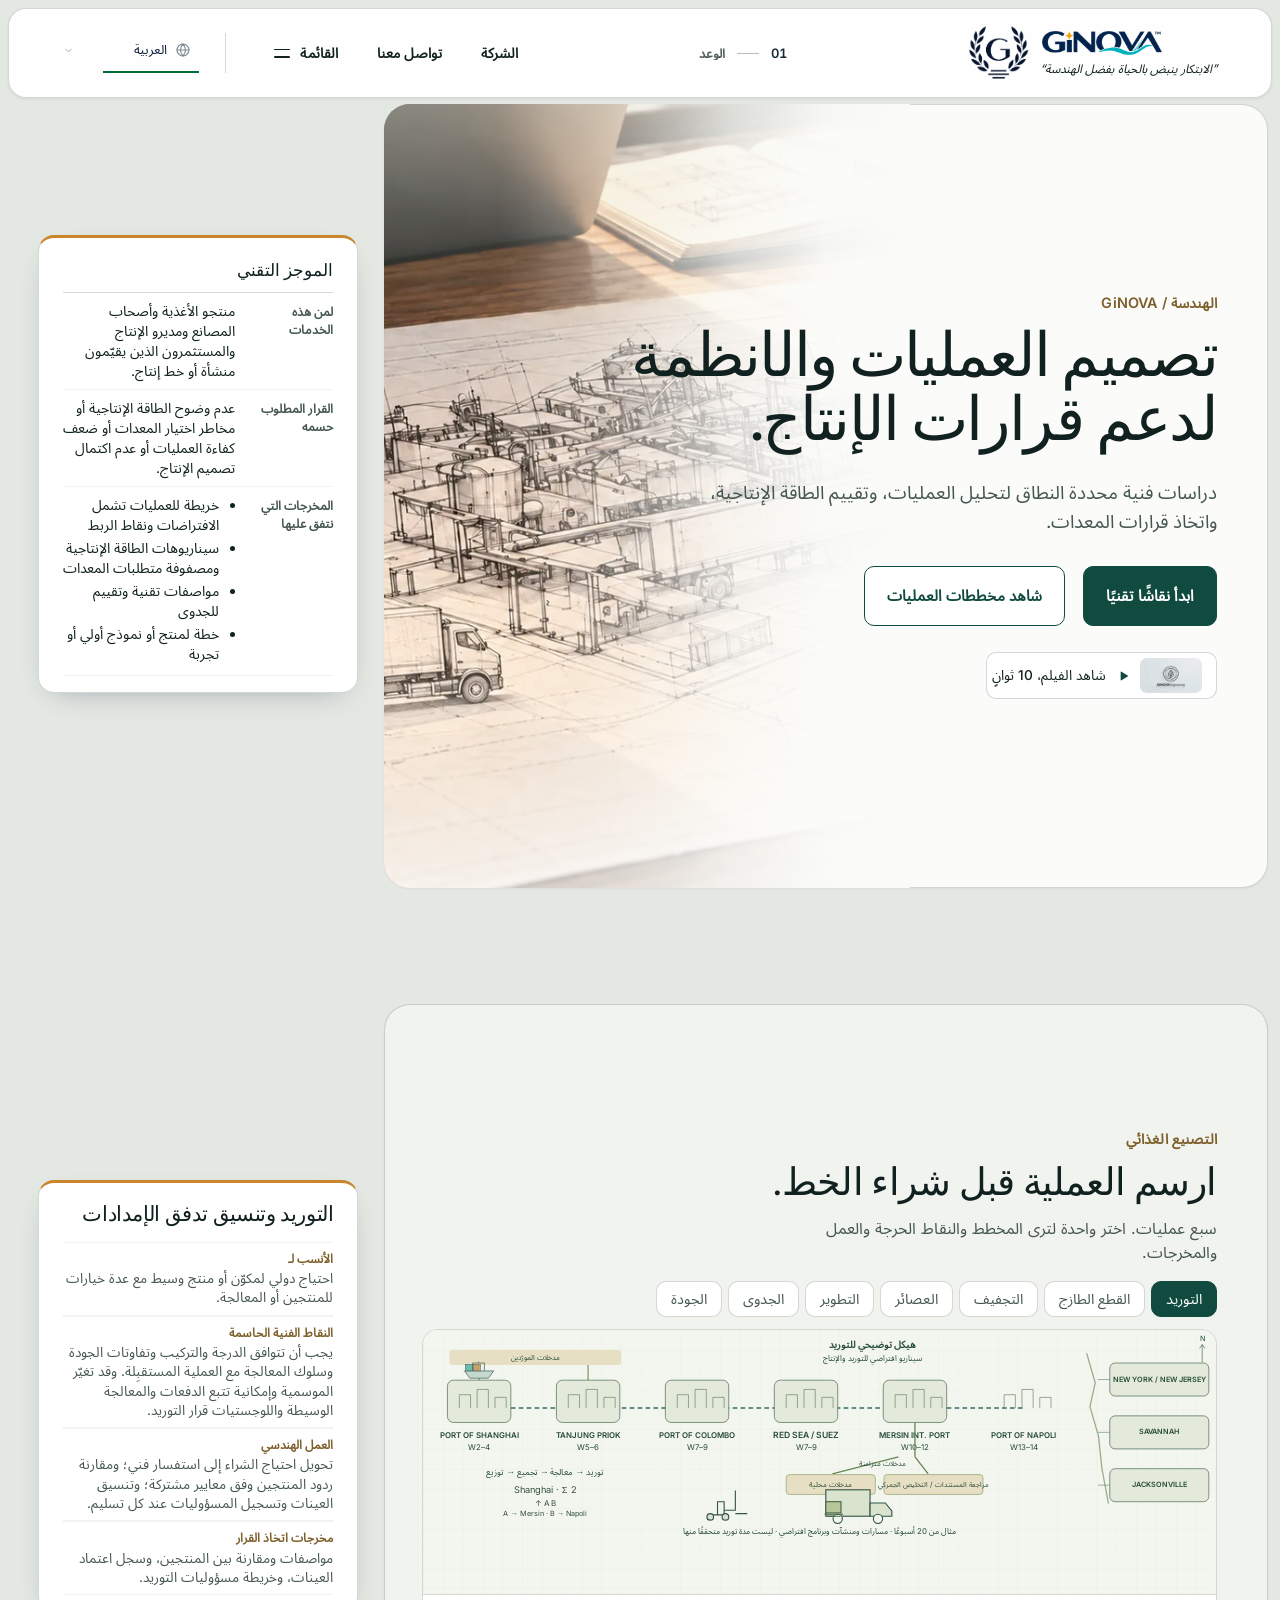
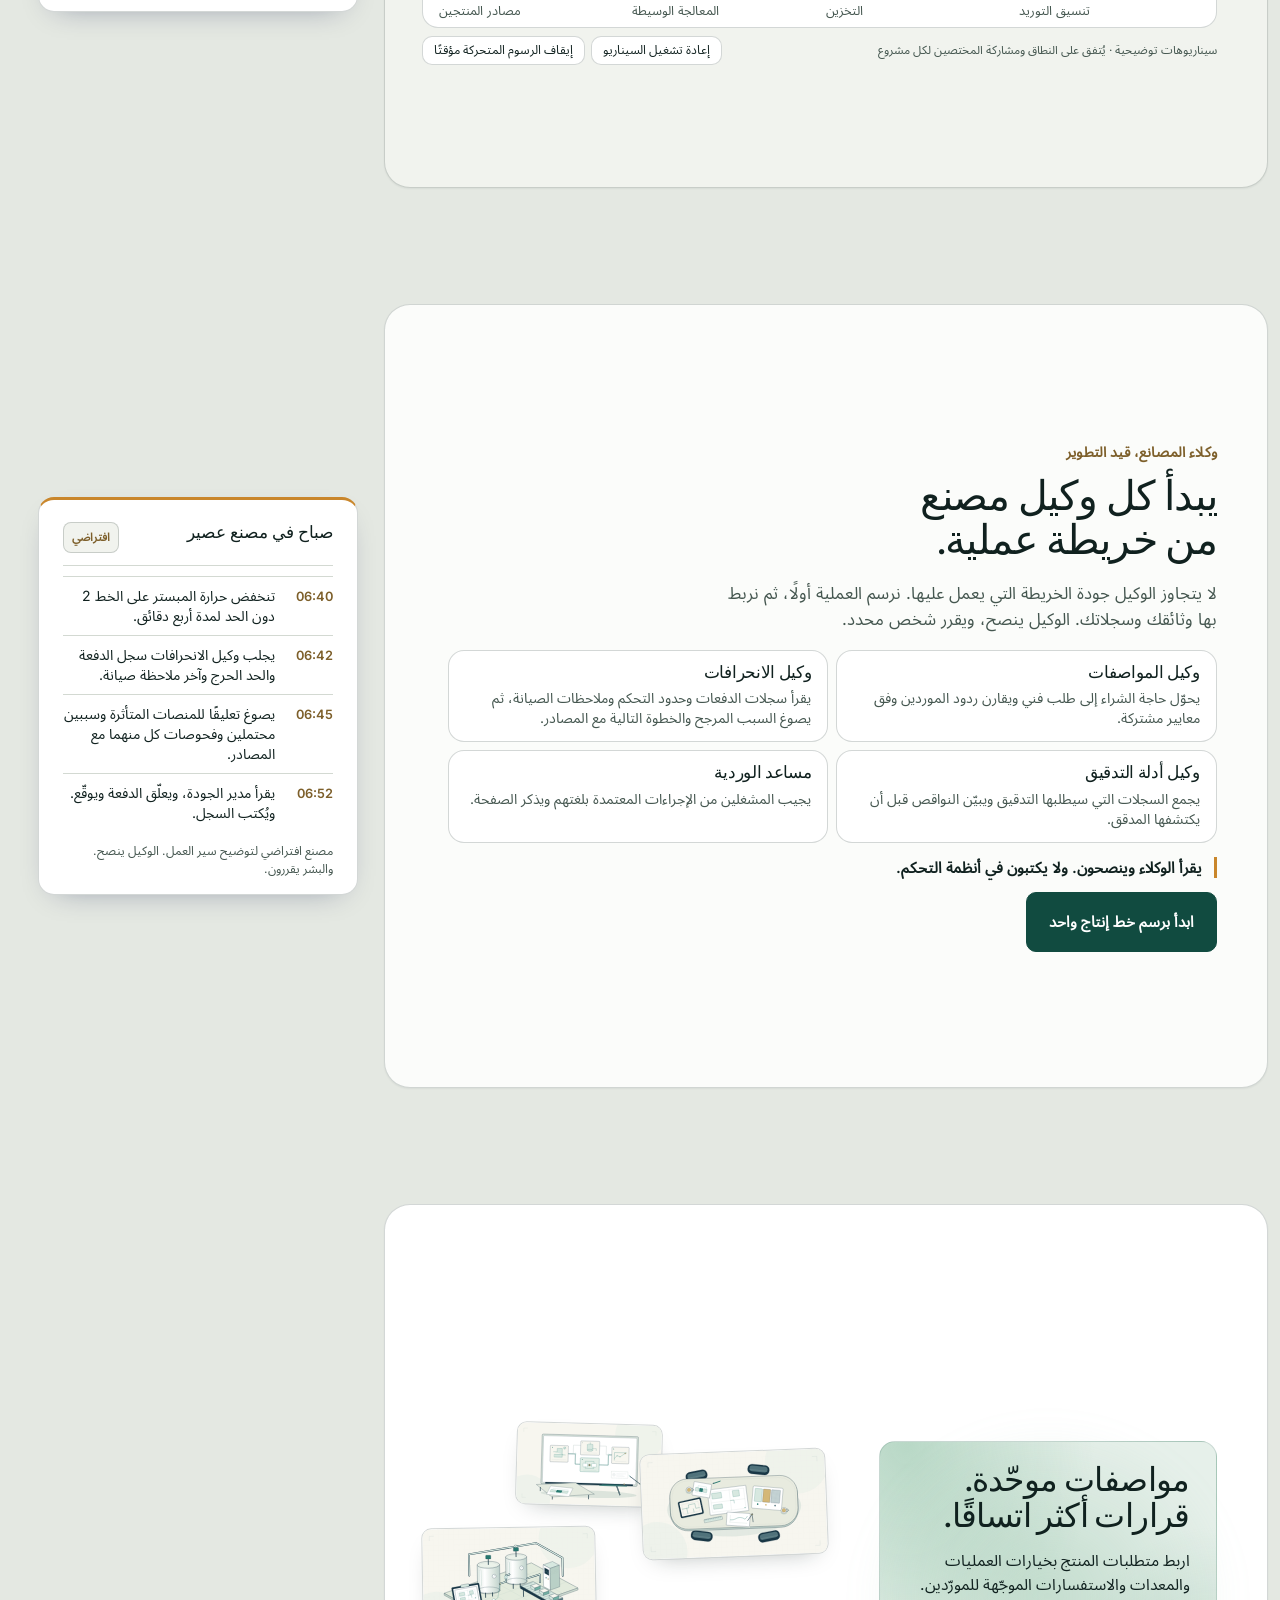
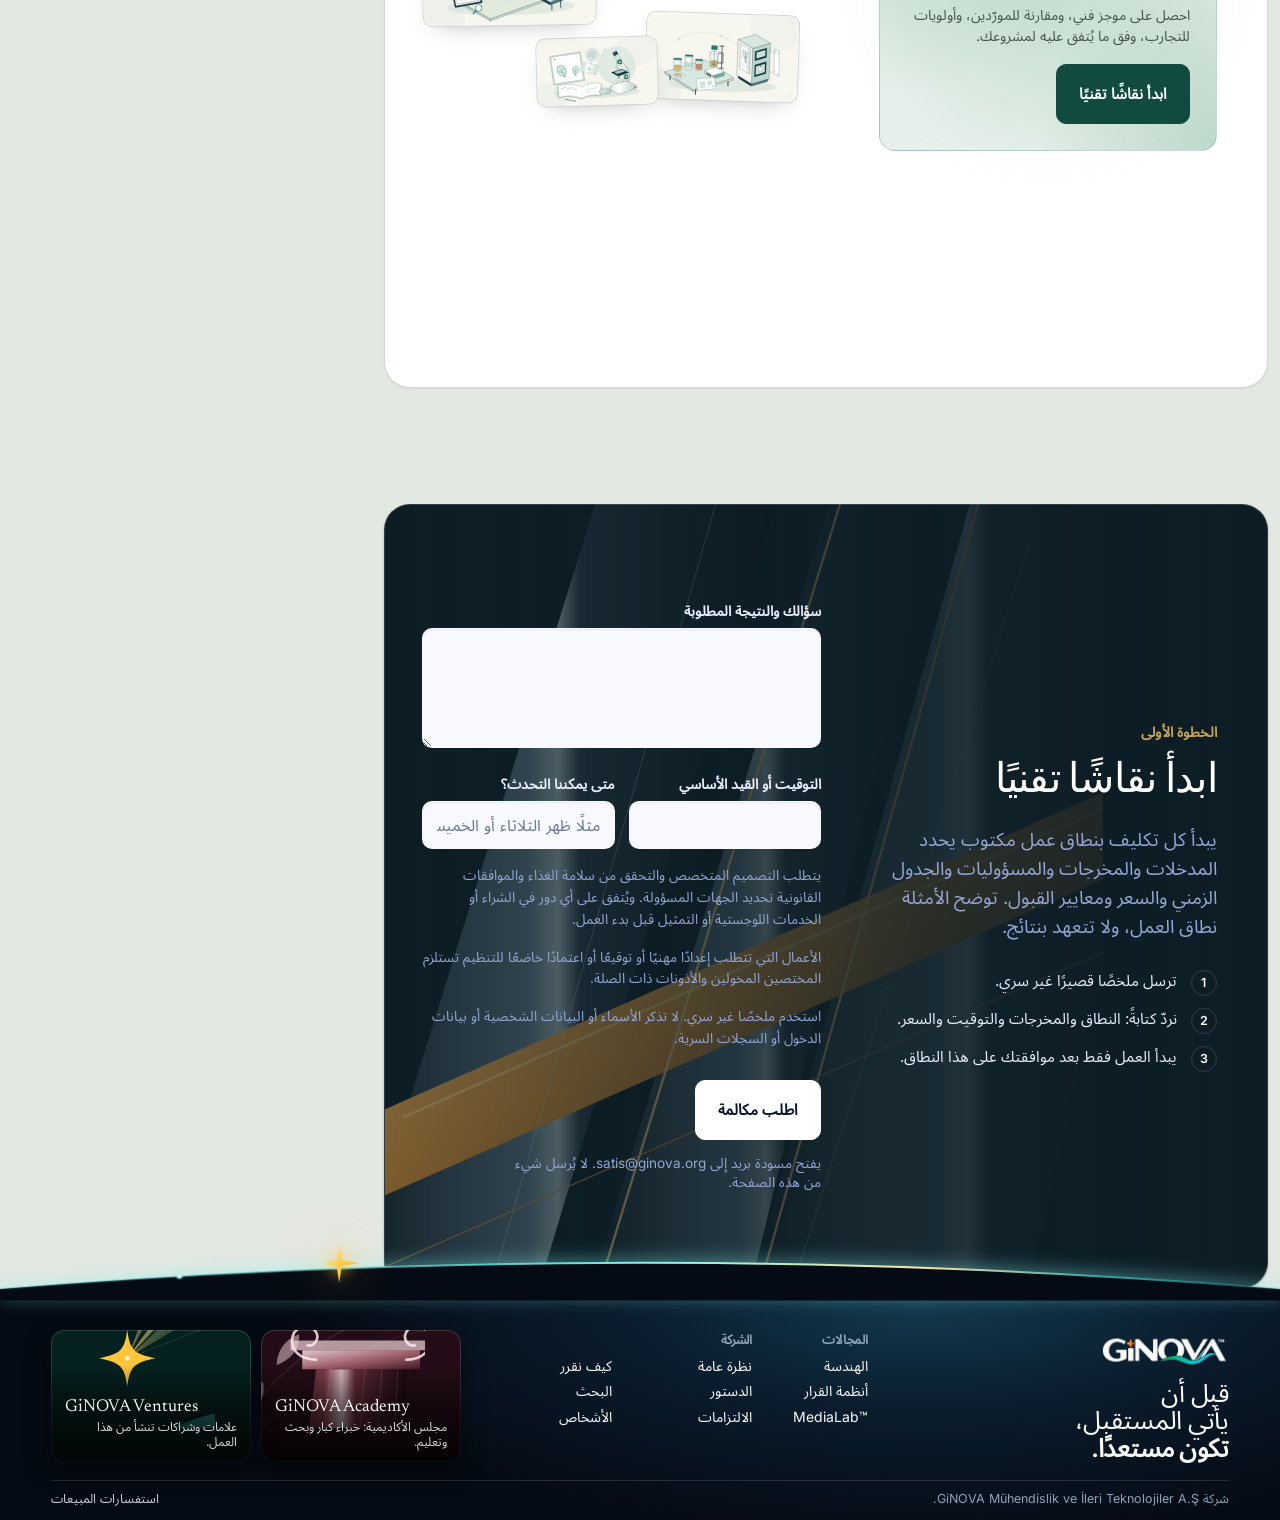
==== ar/index.html @ 5087b4d4 "Replace home page with the v2 site (eight languages, shared header and footer) - New home page and l" ====
<!doctype html>
<html lang="ar" dir="rtl" data-title-key="meta.title">
<head>
<meta charset="utf-8">
<meta name="viewport" content="width=device-width,initial-scale=1">
<title>GiNOVA الهندسة | تصميم العمليات والأنظمة لدعم قرارات الإنتاج</title>
<script>/* Opening: decided before first paint so there is no flash. Not for reduced motion, a deep link or a scrolled page. */
(function(){try{var d=document.documentElement;if(!matchMedia('(prefers-reduced-motion: reduce)').matches&&!document.hidden&&(!location.hash||location.hash==='#intro')&&!(window.scrollY>20)&&!/[?&]still=1/.test(location.search))d.classList.add('intro-play')}catch(e){}})();</script>
<meta name="description" content="دراسات فنية محددة النطاق لتحليل العمليات، وتقييم الطاقة الإنتاجية، واتخاذ قرارات المعدات.">
<link rel="canonical" href="https://engineering.ginova.net/ar/">
<link rel="alternate" hreflang="en" href="https://engineering.ginova.net/">
<link rel="alternate" hreflang="it" href="https://engineering.ginova.net/it/">
<link rel="alternate" hreflang="de" href="https://engineering.ginova.net/de/">
<link rel="alternate" hreflang="es" href="https://engineering.ginova.net/es/">
<link rel="alternate" hreflang="tr" href="https://engineering.ginova.net/tr/">
<link rel="alternate" hreflang="az" href="https://engineering.ginova.net/az/">
<link rel="alternate" hreflang="ar" href="https://engineering.ginova.net/ar/">
<link rel="alternate" hreflang="zh-Hans" href="https://engineering.ginova.net/zh/">
<link rel="alternate" hreflang="x-default" href="https://engineering.ginova.net/">
<meta property="og:type" content="website">
<meta property="og:site_name" content="GiNOVA">
<meta property="og:locale" content="ar_AR">
<meta property="og:title" content="GiNOVA الهندسة | تصميم العمليات والأنظمة لدعم قرارات الإنتاج">
<meta property="og:description" content="دراسات فنية محددة النطاق لتحليل العمليات، وتقييم الطاقة الإنتاجية، واتخاذ قرارات المعدات.">
<meta property="og:url" content="https://engineering.ginova.net/ar/">
<meta property="og:image" content="https://engineering.ginova.net/chrome/og.png">
<meta name="twitter:card" content="summary_large_image">
<script type="application/ld+json">{"@context": "https://schema.org", "@graph": [{"@type": "Organization", "@id": "https://ginova.org/#org", "name": "GiNOVA", "url": "https://ginova.org/", "logo": "https://engineering.ginova.net/chrome/crest.png", "email": "satis@ginova.org"}, {"@type": "WebSite", "@id": "https://engineering.ginova.net/#site", "url": "https://engineering.ginova.net/", "name": "GiNOVA الهندسة", "inLanguage": ["en", "it", "de", "es", "tr", "az", "ar", "zh-Hans"], "publisher": {"@id": "https://ginova.org/#org"}}, {"@type": "WebPage", "url": "https://engineering.ginova.net/ar/", "name": "GiNOVA الهندسة | تصميم العمليات والأنظمة لدعم قرارات الإنتاج", "description": "دراسات فنية محددة النطاق لتحليل العمليات، وتقييم الطاقة الإنتاجية، واتخاذ قرارات المعدات.", "inLanguage": "ar", "isPartOf": {"@id": "https://engineering.ginova.net/#site"}}, {"@type": "Service", "name": "GiNOVA الهندسة", "description": "دراسات فنية محددة النطاق لتحليل العمليات، وتقييم الطاقة الإنتاجية، واتخاذ قرارات المعدات.", "url": "https://engineering.ginova.net/ar/", "provider": {"@id": "https://ginova.org/#org"}, "hasOfferCatalog": {"@type": "OfferCatalog", "name": "التصنيع الغذائي", "itemListElement": [{"@type": "Offer", "itemOffered": {"@type": "Service", "name": "التوريد وتنسيق تدفق الإمدادات", "description": "احتياج دولي لمكوّن أو منتج وسيط مع عدة خيارات للمنتجين أو المعالجة."}}, {"@type": "Offer", "itemOffered": {"@type": "Service", "name": "معالجة السلطات والمنتجات الطازجة المقطّعة", "description": "خط جديد أو محدّث للسلطات والمنتجات الطازجة المقطّعة، حيث يجب أن توجّه قيود الجودة والمناولة اختيار المعدات."}}, {"@type": "Offer", "itemOffered": {"@type": "Service", "name": "التجفيف ونزع الرطوبة", "description": "استثمار في التجفيف أو تغيير منتج يحتاج إلى مسار وخطة تجارب خاصين بالمنتج."}}, {"@type": "Offer", "itemOffered": {"@type": "Service", "name": "عمليات إنتاج العصائر", "description": "خط عصائر أو موجز منتج يتطلب مواءمة خيارات المردود واللب والحفظ والتعبئة."}}, {"@type": "Offer", "itemOffered": {"@type": "Service", "name": "تطوير المنتجات والعمليات", "description": "تركيبة جديدة أو تغيير في العملية ينتقل من مفهوم إلى تجارب منظّمة."}}, {"@type": "Offer", "itemOffered": {"@type": "Service", "name": "الجدوى ودعم التنفيذ", "description": "قرار استثماري أو تنفيذي يتضمّن نطاقات متنافسة للموردين وواجهات غير محسومة في الموقع."}}, {"@type": "Offer", "itemOffered": {"@type": "Service", "name": "إدارة الجودة الشاملة", "description": "نظام إنتاج بضوابط متفرقة أو أدلة غير كافية أو خسائر متكررة في الجودة."}}]}}]}</script>
<link rel="icon" type="image/svg+xml" href="../chrome/favicon.svg">
<link rel="stylesheet" href="../fonts/fonts.css">
<link rel="stylesheet" href="../chrome/chrome.css">
<link rel="stylesheet" href="../style.css">
<link rel="stylesheet" href="../site.css">
</head>
<body>
<a class="gn-skip" href="#main" data-c="skip">انتقل إلى المحتوى</a>
<header class="gn-header" id="gnHeader" style="--gn-accent:#142a34">
  <div class="gn-nav" id="gnNav">
    <a class="gn-brand" href="https://ginova.org/" data-route="https://ginova.org/" data-ca="home" aria-label="GiNOVA">
      <span class="gn-crest"><img src="../chrome/crest.png" width="62" height="56" alt=""><img class="lt" src="../chrome/crest-light.png" width="62" height="56" alt=""></span>
      <span class="gn-word"><span class="gn-wm"><img class="gn-wordmark" src="../chrome/primary.png" width="140" height="32" alt="GiNOVA"><img class="gn-wordmark lt" src="../chrome/primary-light.png" width="140" height="32" alt=""></span><span class="gn-motto" data-c="motto.engineering">“الابتكار ينبض بالحياة بفضل الهندسة”</span></span>
    </a>
    <span class="gn-gap" aria-hidden="true"><span class="gn-sec"><i class="n"></i><i class="rule"></i><b class="t"></b></span></span>
    <div class="gn-links" id="gnLinks">
      <a class="gn-co" id="gnCompany" href="https://ginova.org/company/" data-route="https://ginova.org/company/" data-c="company">الشركة</a>
      <a class="gn-contact" id="gnContact" href="#start" data-ca="nav.contact" aria-label="تواصل معنا"><span class="gn-contact-label" data-c="nav.contact">تواصل معنا</span></a>
      <button class="gn-menu" id="gnMenuBtn" type="button" aria-expanded="false" aria-controls="gnOverlay"><span class="lbl" data-c="menu">القائمة</span><span class="bars" aria-hidden="true"><i></i><i></i></span></button>
      <div class="language-switcher" data-language-theme="portal"><select id="language-select" class="language-native" aria-label="Language"><option data-group="1" value="en" lang="en" dir="ltr">English</option><option data-group="1" value="it" lang="it" dir="ltr">Italiano</option><option data-group="1" value="de" lang="de" dir="ltr">Deutsch</option><option data-group="1" value="es" lang="es" dir="ltr">Español</option><option data-group="2" value="tr" lang="tr" dir="ltr">Türkçe</option><option data-group="2" value="az" lang="az" dir="ltr">Azerbaycani</option><option data-group="3" value="ar" lang="ar" dir="rtl" selected>العربية</option><option data-group="3" value="zh" lang="zh-Hans" dir="ltr">简体中文</option></select></div>
    </div>
  </div>
  <span class="gn-prog" aria-hidden="true"><i></i></span>
</header>
<div class="gn-ov" id="gnOverlay" role="dialog" aria-modal="true" data-ca="menu" aria-label="القائمة" data-site="engineering" data-cur="engineering">
  <div class="gn-ovbg" aria-hidden="true"><i class="l" data-s="engineering" style="background-color:#07131b;background-image:url(../chrome/pop-engineering.svg);background-position:center 64%"></i><i class="l" data-s="decision" style="background-color:#050934;background-image:url(../chrome/pop-decision.svg);background-position:center 34%"></i><i class="l" data-s="medialab" style="background-color:#1a0b2e;background-image:url(../chrome/pop-medialab.svg);background-position:center 42%"></i><i class="l" data-s="academy" style="background-color:#240d18;background-image:url(../chrome/pop-academy.svg);background-position:right 20%"></i><i class="l" data-s="ventures" style="background-color:#04211f;background-image:url(../chrome/pop-ventures.svg);background-position:right 14%"></i><i class="wash"></i></div>
  <div class="gn-ovin">
    <nav class="gn-ovsites" data-ca="sites" aria-label="مواقع GiNOVA.NET">
      <p class="gn-ph" data-c="sites.h">GiNOVA.NET</p>
      <ol>
        <li class="is-cur"><div class="gn-row" aria-current="page"><span class="ix">01</span><span class="nm" data-c="nav.engineering">الهندسة</span><em class="here" data-c="here">أنت هنا</em><span class="d" data-c="d.engineering">أنظمة الإنتاج ودراسات الجدوى وتطوير المنتجات والعمليات، بما في ذلك الغذائية.</span></div></li>
        <li><a class="gn-row" href="https://consultancy.ginova.net/" data-route="https://consultancy.ginova.net/" data-s="decision"><span class="ix">02</span><span class="nm" data-c="nav.decision">أنظمة القرار</span><svg class="go" viewBox="0 0 24 24" width="22" height="22" fill="none" stroke="currentColor" stroke-width="1.6" stroke-linecap="round" stroke-linejoin="round" aria-hidden="true"><path d="M7 17 17 7M8 7h9v9"/></svg><span class="d" data-c="d.decision">الاستشارات والبيانات والذكاء الاصطناعي: سؤال قرار واحد، رسوم ثابتة، ملف قرار استثماري واحد.</span></a></li>
        <li><a class="gn-row" href="https://medialab.ginova.net/" data-route="https://medialab.ginova.net/" data-s="medialab"><span class="ix">03</span><span class="nm" dir="ltr" data-c="nav.medialab">MediaLab™</span><svg class="go" viewBox="0 0 24 24" width="22" height="22" fill="none" stroke="currentColor" stroke-width="1.6" stroke-linecap="round" stroke-linejoin="round" aria-hidden="true"><path d="M7 17 17 7M8 7h9v9"/></svg><span class="d" data-c="d.medialab">الويب والأفلام والصوت واتصالات العلامة التجارية حسب الطلب.</span></a></li>
        <li><a class="gn-row" href="https://academy.ginova.net/" data-route="https://academy.ginova.net/" data-s="academy"><span class="ix">04</span><span class="nm" data-c="nav.academy">الأكاديمية</span><svg class="go" viewBox="0 0 24 24" width="22" height="22" fill="none" stroke="currentColor" stroke-width="1.6" stroke-linecap="round" stroke-linejoin="round" aria-hidden="true"><path d="M7 17 17 7M8 7h9v9"/></svg><span class="d" data-c="d.academy">مجلس الأكاديمية: خبراء كبار وبحث وتعليم.</span></a></li>
        <li><a class="gn-row" href="https://ventures.ginova.net/" data-route="https://ventures.ginova.net/" data-s="ventures"><span class="ix">05</span><span class="nm" data-c="nav.ventures">Ventures</span><svg class="go" viewBox="0 0 24 24" width="22" height="22" fill="none" stroke="currentColor" stroke-width="1.6" stroke-linecap="round" stroke-linejoin="round" aria-hidden="true"><path d="M7 17 17 7M8 7h9v9"/></svg><span class="d" data-c="d.ventures">علامات وشراكات تنشأ من هذا العمل.</span></a></li>
      </ol>
    </nav>
    <nav class="gn-ovpage" data-ca="pagenav" aria-label="pagenav">
      <p class="gn-ph" data-c="menu.page">في هذه الصفحة</p>
      <ol>
        <li><a class="gn-pl" href="#intro" data-c="rail.promise">الوعد</a></li>
        <li><a class="gn-pl" href="#processes" data-c="rail.processes">العمليات</a></li>
        <li><a class="gn-pl" href="#plant-agents" data-c="rail.agents">وكلاء المصانع</a></li>
        <li><a class="gn-pl" href="#limits" data-c="rail.spec">المواصفات</a></li>
        <li><a class="gn-pl" href="#start" data-c="rail.start">ابدأ</a></li>
      </ol>
      <a class="gn-all" href="https://ginova.org/#gn-company-overview" data-route="https://ginova.org/#gn-company-overview" data-c="nav.about">من نحن</a>
    </nav>
    <div class="gn-ovfoot" id="gnOvFoot"></div>
  </div>
</div>


<div class="field" aria-hidden="true"><span>01</span><b data-c="nav.engineering">الهندسة</b></div>

<main id="main">

<!-- 1. Promise: the headline, with the technical brief resting on the card -->
<section id="intro" class="screen s-intro" data-nav="rail.promise" aria-labelledby="h-intro">
  <div class="curtains" aria-hidden="true">
    <div class="cur p1 home"><span>01</span><b data-c="nav.engineering">الهندسة</b></div>
    <div class="cur p2 c-dec"><span>02</span><b data-c="nav.decision">أنظمة القرار</b></div>
    <div class="cur p3 c-med"><span>03</span><b data-c="nav.medialab" dir="ltr">MediaLab™</b></div>
  </div>
  <div class="hero-art" aria-hidden="true"><img src="../img/hero/blueprint.webp" alt="" width="1500" height="844" fetchpriority="high" decoding="async"></div>
  <div class="wrap intro-grid">
    <div class="intro-copy">
      <p class="kicker" data-t="intro.kicker">الهندسة / GiNOVA</p>
      <h1 id="h-intro" data-t="intro.h1">تصميم العمليات والأنظمة لدعم قرارات الإنتاج.</h1>
      <p class="lede" data-t="intro.lede">دراسات فنية محددة النطاق لتحليل العمليات، وتقييم الطاقة الإنتاجية، واتخاذ قرارات المعدات.</p>
      <p class="actions">
        <a class="btn btn-solid" href="#start" data-t="intro.cta1">ابدأ نقاشًا تقنيًا</a>
        <a class="btn btn-line" href="#processes" data-t="intro.cta2">شاهد مخططات العمليات</a>
      </p>
      <button class="filmchip" id="filmOpen" type="button" aria-haspopup="dialog">
        <span class="thumb" aria-hidden="true"></span>
        <svg class="pl" viewBox="0 0 24 24" width="14" height="14" fill="currentColor" aria-hidden="true"><path d="M8 5.5v13a1 1 0 0 0 1.5.86l10.5-6.5a1 1 0 0 0 0-1.72L9.5 4.64A1 1 0 0 0 8 5.5Z"/></svg>
        <span class="ft" data-t="film.open">شاهد الفيلم، 10 ثوانٍ</span>
      </button>
    </div>
    <figure class="sheet" data-taria="sheet.label" aria-label="الموجز التقني">
      <div class="sheet-head"><span data-t="sheet.head">الموجز التقني</span></div>
      <dl>
        <div><dt data-t="sheet.who">لمن هذه الخدمات</dt><dd data-t="sheet.who.v">منتجو الأغذية وأصحاب المصانع ومديرو الإنتاج والمستثمرون الذين يقيّمون منشأة أو خط إنتاج.</dd></div>
        <div><dt data-t="sheet.dec">القرار المطلوب حسمه</dt><dd data-t="sheet.dec.v">عدم وضوح الطاقة الإنتاجية أو مخاطر اختيار المعدات أو ضعف كفاءة العمليات أو عدم اكتمال تصميم الإنتاج.</dd></div>
        <div><dt data-t="sheet.out">المخرجات التي نتفق عليها</dt><dd><ul><li><span data-t="sheet.out.0">خريطة للعمليات تشمل الافتراضات ونقاط الربط</span></li><li><span data-t="sheet.out.1">سيناريوهات الطاقة الإنتاجية ومصفوفة متطلبات المعدات</span></li><li><span data-t="sheet.out.2">مواصفات تقنية وتقييم للجدوى</span></li><li><span data-t="sheet.out.3">خطة لمنتج أو نموذج أولي أو تجربة</span></li></ul></dd></div>
      </dl>
    </figure>
  </div>
</section>

<!-- 2. Processes: seven charts; the detail rests on the card -->
<section id="processes" class="screen s-tabs s-proc s-alt" data-nav="rail.processes" aria-labelledby="h-proc">
  <div class="tabgrid" data-tabset>
    <div class="tabcol">
      <p class="kicker" data-t="proc.kicker">التصنيع الغذائي</p>
      <h2 id="h-proc" data-t="proc.h2">ارسم العملية قبل شراء الخط.</h2>
      <p class="lede" data-t="proc.lede">سبع عمليات. اختر واحدة لترى المخطط والنقاط الحرجة والعمل والمخرجات.</p>
      <div class="tablist proc-tabs" role="tablist" data-taria="proc.kicker" aria-label="التصنيع الغذائي">
        <button role="tab" type="button" id="tp0" aria-controls="pc0 pp0" aria-selected="true"><span data-t="proc.0.s">التوريد</span></button>
        <button role="tab" type="button" id="tp1" aria-controls="pc1 pp1" aria-selected="false"><span data-t="proc.1.s">القطع الطازج</span></button>
        <button role="tab" type="button" id="tp2" aria-controls="pc2 pp2" aria-selected="false"><span data-t="proc.2.s">التجفيف</span></button>
        <button role="tab" type="button" id="tp3" aria-controls="pc3 pp3" aria-selected="false"><span data-t="proc.3.s">العصائر</span></button>
        <button role="tab" type="button" id="tp4" aria-controls="pc4 pp4" aria-selected="false"><span data-t="proc.4.s">التطوير</span></button>
        <button role="tab" type="button" id="tp5" aria-controls="pc5 pp5" aria-selected="false"><span data-t="proc.5.s">الجدوى</span></button>
        <button role="tab" type="button" id="tp6" aria-controls="pc6 pp6" aria-selected="false"><span data-t="proc.6.s">الجودة</span></button>
      </div>
        <div class="chart" id="pc0" role="tabpanel" aria-labelledby="tp0" data-replay="sourcing">
          <figure><div class="chart-scroll" tabindex="0" data-taria="alt.0" aria-label="مسار توريد توضيحي متعدد الموانئ: تُحمَّل الدفعات وتُفرَّغ حسب الوجهة، ثم تُجمع مع المدخلات المحلية. لا يُعرض جدول رحلات حقيقي."><svg role="img" focusable="false" data-taria="alt.0" aria-label="مسار توريد توضيحي متعدد الموانئ: تُحمَّل الدفعات وتُفرَّغ حسب الوجهة، ثم تُجمع مع المدخلات المحلية. لا يُعرض جدول رحلات حقيقي." viewBox="0 0 1200 400" class="process-wireframe"><rect width="1200" height="400" fill="#f3f6ef"/><defs><pattern id="r20grid" width="30" height="30" patternUnits="userSpaceOnUse"><path d="M30 0H0V30" stroke="#345448" opacity=".07" fill="none"/></pattern></defs><rect width="1200" height="400" fill="url(#r20grid)"/><g fill="#264b37" text-anchor="middle"><text x="680" y="27" font-size="15" font-weight="bold" data-t="ch.s.sourcingArchitecture">هيكل توضيحي للتوريد</text><text x="680" y="47" font-size="12" data-t="ch.s.productionScenario">سيناريو افتراضي للتوريد والإنتاج</text><path d="M85 53V76M250 53V76" stroke="#8c9e67" stroke-width="2"/><rect x="40" y="30" width="260" height="23" rx="5" fill="#e7dfc4"/><text x="170" y="46" font-size="11" data-t="ch.s.supplierInputs">مدخلات المورّدين</text><path d="M85 118H910" stroke="#628f8a" stroke-width="3" fill="none" stroke-dasharray="7 5"/><g><rect x="37" y="76" width="96" height="64" rx="9" fill="#e3eadb" stroke="#44634b"/><path d="M55 118v-20h17v20m10 0v-28h17v28m10 0v-16h17v16" fill="none" stroke="#67805e"/><text x="85" y="164" font-size="12" font-weight="bold">PORT OF SHANGHAI</text><text x="85" y="181" font-size="12">W2–4</text></g><g><rect x="202" y="76" width="96" height="64" rx="9" fill="#e3eadb" stroke="#44634b"/><path d="M220 118v-20h17v20m10 0v-28h17v28m10 0v-16h17v16" fill="none" stroke="#67805e"/><text x="250" y="164" font-size="12" font-weight="bold">TANJUNG PRIOK</text><text x="250" y="181" font-size="12">W5–6</text></g><g><rect x="367" y="76" width="96" height="64" rx="9" fill="#e3eadb" stroke="#44634b"/><path d="M385 118v-20h17v20m10 0v-28h17v28m10 0v-16h17v16" fill="none" stroke="#67805e"/><text x="415" y="164" font-size="12" font-weight="bold">PORT OF COLOMBO</text><text x="415" y="181" font-size="12">W7–9</text></g><g><rect x="532" y="76" width="96" height="64" rx="9" fill="#e3eadb" stroke="#44634b"/><path d="M550 118v-20h17v20m10 0v-28h17v28m10 0v-16h17v16" fill="none" stroke="#67805e"/><text x="580" y="164" font-size="13" font-weight="bold">RED SEA / SUEZ</text><text x="580" y="181" font-size="12">W7–9</text></g><g><rect x="697" y="76" width="96" height="64" rx="9" fill="#e3eadb" stroke="#44634b"/><path d="M715 118v-20h17v20m10 0v-28h17v28m10 0v-16h17v16" fill="none" stroke="#67805e"/><text x="745" y="164" font-size="12" font-weight="bold">MERSIN INT. PORT</text><text x="745" y="181" font-size="12">W10–12</text></g><g><path d="M880 118v-20h17v20m10 0v-28h17v28m10 0v-16h17v16" fill="none" stroke="#67805e"/><text x="910" y="164" font-size="12" font-weight="bold">PORT OF NAPOLI</text><text x="910" y="181" font-size="12">W13–14</text></g><path d="M745 140V192M620 218L720 192M765 218L745 192" stroke="#658755" stroke-width="2" fill="none"/><text x="696" y="206" font-size="11" data-t="ch.s.synchronizedInputs">مدخلات متزامنة</text><g class="eng-source-pulse"><rect x="550" y="219" width="135" height="30" rx="5" fill="#e7dfc4" stroke="#8c9e67"/><rect x="698" y="219" width="150" height="30" rx="5" fill="#e7dfc4" stroke="#8c9e67"/></g><text x="617" y="238" font-size="11" data-t="ch.s.localInputs">مدخلات محلية</text><text x="773" y="238" font-size="10.5" data-t="ch.s.documentGate">مراجعة المستندات / التخليص الجمركي</text><text x="185" y="219" font-size="13" data-t="ch.s.sourcingSteps">توريد → معالجة → تجميع → توزيع</text><g id="sourcing-ship-top-route" class="eng-source-ship-manifest" stroke="#345448" fill="#c6d9d0" transform="translate(85 62)"><path d="M-22 0H22L14 11H-14Z"/><path d="M-10 0V-12H8V0M-1-12V-14" fill="none"/><g id="sourcing-onboard-cargo"/><g id="sourcing-cargo-exchange"/></g><g stroke="#345448" stroke-width="1.7" fill="#d9e3cd"><g transform="translate(430 268)" id="sourcing-forklift-background"><g class="eng-source-forklift-unload"><path d="M0 12h26V-8h-10v20m10-7h17V-25m0 35h18" fill="none"/><circle cx="5" cy="15" r="5"/><circle cx="28" cy="15" r="5"/></g></g><g transform="translate(610 255)" id="sourcing-truck-foreground"><g class="eng-source-truck-reverse"><rect width="67" height="40" y="-13" fill="#d9e3cd"/><path d="M67 7h23l10 12v8H67Z"/><circle cx="18" cy="31" r="7" fill="#f3f6ef"/><circle cx="79" cy="31" r="7" fill="#f3f6ef"/></g></g><g id="sourcing-unloaded-pallet" class="eng-source-pallet-unload" stroke="#476544" fill="#b5c69b"><rect x="610" y="260" width="23" height="17"/><path d="M608 279H636M612 282H632" fill="none"/></g></g><text x="600" y="291" font-size="12" data-t="ch.s.sourceNote" dy="1.5em">مثال من 20 أسبوعًا · مسارات ومنشآت وبرنامج افتراضي · ليست مدة توريد متحققًا منها</text><g id="us-east-coast-ports"><path d="M1005 35L1018 80L1010 116L1023 161L1028 209L1038 263" fill="none" stroke="#9bac8b" stroke-width="2"/><path d="M1180 49V22l-4 6m4-6 4 6" fill="none" stroke="#47644c"/><text x="1180" y="17" font-size="11">N</text><g><rect x="1040" y="50" width="150" height="50" rx="8" fill="#e3eadb" stroke="#44634b"/><text x="1115" y="78" font-size="11" font-weight="bold">NEW YORK / NEW JERSEY</text><path d="M1022 75H1040" stroke="#628f8a" fill="none"/></g><g><rect x="1040" y="130" width="150" height="50" rx="8" fill="#e3eadb" stroke="#44634b"/><text x="1115" y="158" font-size="11" font-weight="bold">SAVANNAH</text><path d="M1022 155H1040" stroke="#628f8a" fill="none"/></g><g><rect x="1040" y="210" width="150" height="50" rx="8" fill="#e3eadb" stroke="#44634b"/><text x="1115" y="238" font-size="11" font-weight="bold">JACKSONVILLE</text><path d="M1022 235H1040" stroke="#628f8a" fill="none"/></g></g><g id="sourcing-manifest" fill="#38513c"><text x="185" y="247" id="sourcing-manifest-count" font-size="14">Σ 2</text><text x="185" y="267" id="sourcing-manifest-change" font-size="12">↑ A B</text><text x="185" y="282" id="sourcing-manifest-destinations" font-size="11">A → Mersin · B → Napoli</text></g></g></svg></div><figcaption><ol class="stages" dir="ltr"><li dir="auto"><span data-t="st.0.0">مصادر المنتجين</span></li><li dir="auto"><span data-t="st.0.1">المعالجة الوسيطة</span></li><li dir="auto"><span data-t="st.0.2">التخزين</span></li><li dir="auto"><span data-t="st.0.3">تنسيق التوريد</span></li></ol></figcaption></figure>
        </div>
        <div class="chart" id="pc1" role="tabpanel" aria-labelledby="tp1" hidden>
          <figure><div class="chart-scroll" tabindex="0" data-taria="alt.1" aria-label="منتجات طازجة تمر عبر معدات الغسل والتقطيع وإزالة الماء والتعبئة."><svg role="img" focusable="false" data-taria="alt.1" aria-label="منتجات طازجة تمر عبر معدات الغسل والتقطيع وإزالة الماء والتعبئة." viewBox="0 0 1200 400" fill="none" class="process-wireframe"><defs><pattern id="w1-fresh-cut-grid" width="32" height="32" patternunits="userSpaceOnUse"><path d="M32 0H0V32" fill="none" stroke="#17342c" stroke-opacity=".055" stroke-width=".7"></path></pattern><marker id="w1-fresh-cut-arrow" viewBox="0 0 8 8" refx="7" refy="4" markerwidth="5" markerheight="5" orient="auto-start-reverse"><path d="M1 1L7 4L1 7" fill="none" stroke="#9a7a47" stroke-width="1.15" stroke-linejoin="round"></path></marker></defs><g id="wire-scene-1"><rect width="1200" height="400" fill="#f3f0e8"></rect><rect x="24" y="24" width="1152" height="352" fill="url(#w1-fresh-cut-grid)"></rect><g stroke="#17342c" stroke-width="1.35" stroke-linecap="round" stroke-linejoin="round"><path d="M24 336H1176 M48 360L1156 40" stroke-opacity=".055" stroke-width=".8"></path><path d="M64 330v12" stroke-opacity=".18" stroke-width=".75"></path><path d="M192 330v12" stroke-opacity=".18" stroke-width=".75"></path><path d="M320 330v12" stroke-opacity=".18" stroke-width=".75"></path><path d="M448 330v12" stroke-opacity=".18" stroke-width=".75"></path><path d="M576 330v12" stroke-opacity=".18" stroke-width=".75"></path><path d="M704 330v12" stroke-opacity=".18" stroke-width=".75"></path><path d="M832 330v12" stroke-opacity=".18" stroke-width=".75"></path><path d="M960 330v12" stroke-opacity=".18" stroke-width=".75"></path><path d="M1088 330v12" stroke-opacity=".18" stroke-width=".75"></path><path d="M24 28h8M28 24v8" stroke-opacity=".25" stroke-width=".8"></path><path d="M1168 28h8M1172 24v8" stroke-opacity=".25" stroke-width=".8"></path><path d="M24 372h8M28 368v8" stroke-opacity=".25" stroke-width=".8"></path><path d="M1168 372h8M1172 368v8" stroke-opacity=".25" stroke-width=".8"></path><path d="M47 315H1153" stroke-opacity=".16" stroke-width=".8"></path><polygon points="38,249 59,236.82 115,236.82 94,249" fill="#dbe4ce"></polygon><polygon points="94,249 115,236.82 115,275.82 94,288" fill="#e4e2d5"></polygon><rect x="38" y="249" width="56" height="39" fill="#f3f0e8"></rect><path d="M42 257h48" stroke-width=".7" stroke-opacity=".65"></path><path d="M42 266h48" stroke-width=".7" stroke-opacity=".65"></path><path d="M42 275h48" stroke-width=".7" stroke-opacity=".65"></path><line x1="46" y1="251" x2="46" y2="286" stroke-width=".8"></line><line x1="86" y1="251" x2="86" y2="286" stroke-width=".8"></line><circle cx="50" cy="246" r="5" fill="#91aa70" fill-opacity=".58" stroke-width=".8"></circle><path d="M50 242q-1 -4 2 -5" stroke-width=".65"></path><path d="M51 240q6 -5 7 0q-4 3 -7 0" fill="#91aa70" fill-opacity=".65" stroke-width=".6"></path><circle cx="64" cy="244" r="5" fill="#91aa70" fill-opacity=".58" stroke-width=".8"></circle><path d="M64 240q-1 -4 2 -5" stroke-width=".65"></path><path d="M65 238q6 -5 7 0q-4 3 -7 0" fill="#91aa70" fill-opacity=".65" stroke-width=".6"></path><circle cx="78" cy="246" r="5" fill="#91aa70" fill-opacity=".58" stroke-width=".8"></circle><path d="M78 242q-1 -4 2 -5" stroke-width=".65"></path><path d="M79 240q6 -5 7 0q-4 3 -7 0" fill="#91aa70" fill-opacity=".65" stroke-width=".6"></path><circle cx="60" cy="237" r="5" fill="#91aa70" fill-opacity=".58" stroke-width=".8"></circle><path d="M60 233q-1 -4 2 -5" stroke-width=".65"></path><path d="M61 231q6 -5 7 0q-4 3 -7 0" fill="#91aa70" fill-opacity=".65" stroke-width=".6"></path><circle cx="76" cy="236" r="5" fill="#91aa70" fill-opacity=".58" stroke-width=".8"></circle><path d="M76 232q-1 -4 2 -5" stroke-width=".65"></path><path d="M77 230q6 -5 7 0q-4 3 -7 0" fill="#91aa70" fill-opacity=".65" stroke-width=".6"></path><polygon points="93,244 122,227.18 240,227.18 211,244" fill="#f3f0e8"></polygon><polygon points="211,244 240,227.18 240,242.18 211,259" fill="#e8e5da"></polygon><rect x="93" y="244" width="118" height="15" fill="#e8e5da"></rect><path d="M97 249h110M126 230.18h110" stroke-width=".7" stroke-opacity=".55"></path><g class="conveyor-rollers"><circle cx="100" cy="253" r="3.6" fill="#f3f0e8" stroke-width=".9"></circle><line x1="102" y1="242" x2="127" y2="229.18" stroke-width=".6" stroke-opacity=".4"></line><circle cx="116" cy="253" r="3.6" fill="#f3f0e8" stroke-width=".9"></circle><line x1="118" y1="242" x2="143" y2="229.18" stroke-width=".6" stroke-opacity=".4"></line><circle cx="132" cy="253" r="3.6" fill="#f3f0e8" stroke-width=".9"></circle><line x1="134" y1="242" x2="159" y2="229.18" stroke-width=".6" stroke-opacity=".4"></line><circle cx="148" cy="253" r="3.6" fill="#f3f0e8" stroke-width=".9"></circle><line x1="150" y1="242" x2="175" y2="229.18" stroke-width=".6" stroke-opacity=".4"></line><circle cx="164" cy="253" r="3.6" fill="#f3f0e8" stroke-width=".9"></circle><line x1="166" y1="242" x2="191" y2="229.18" stroke-width=".6" stroke-opacity=".4"></line><circle cx="180" cy="253" r="3.6" fill="#f3f0e8" stroke-width=".9"></circle><line x1="182" y1="242" x2="207" y2="229.18" stroke-width=".6" stroke-opacity=".4"></line><circle cx="196" cy="253" r="3.6" fill="#f3f0e8" stroke-width=".9"></circle><line x1="198" y1="242" x2="223" y2="229.18" stroke-width=".6" stroke-opacity=".4"></line></g><path d="M107 259v40h7v-40M103 299h15" stroke-width="1.15"></path><path d="M192 259v40h7v-40M188 299h15" stroke-width="1.15"></path><path d="M112 294L192 268M112 268L192 294" stroke-width=".65" stroke-opacity=".4"></path><circle cx="110" cy="237" r="5" fill="#91aa70" fill-opacity=".58" stroke-width=".8"></circle><path d="M110 233q-1 -4 2 -5" stroke-width=".65"></path><path d="M111 231q6 -5 7 0q-4 3 -7 0" fill="#91aa70" fill-opacity=".65" stroke-width=".6"></path><circle cx="137" cy="237" r="5" fill="#91aa70" fill-opacity=".58" stroke-width=".8"></circle><path d="M137 233q-1 -4 2 -5" stroke-width=".65"></path><path d="M138 231q6 -5 7 0q-4 3 -7 0" fill="#91aa70" fill-opacity=".65" stroke-width=".6"></path><circle cx="164" cy="237" r="5" fill="#91aa70" fill-opacity=".58" stroke-width=".8"></circle><path d="M164 233q-1 -4 2 -5" stroke-width=".65"></path><path d="M165 231q6 -5 7 0q-4 3 -7 0" fill="#91aa70" fill-opacity=".65" stroke-width=".6"></path><circle cx="191" cy="237" r="5" fill="#91aa70" fill-opacity=".58" stroke-width=".8"></circle><path d="M191 233q-1 -4 2 -5" stroke-width=".65"></path><path d="M192 231q6 -5 7 0q-4 3 -7 0" fill="#91aa70" fill-opacity=".65" stroke-width=".6"></path><polygon points="225,193 257,174.44 472,174.44 440,193" fill="#a8ccd0"></polygon><polygon points="440,193 472,174.44 472,273.44 440,292" fill="#e8e5da"></polygon><rect x="225" y="193" width="215" height="99" fill="#f3f0e8"></rect><polygon points="233,194 258,180 463,180 438,194" fill="#a8ccd0" fill-opacity=".7" stroke-width=".85"></polygon><path d="M238 193Q268 184 294 190T350 189T412 188T459 180" stroke="#6e9f9e" stroke-width="1.1"></path><circle cx="258" cy="188" r="6" fill="#91aa70" fill-opacity=".58" stroke-width=".8"></circle><path d="M258 183q-1 -4 2 -5" stroke-width=".65"></path><path d="M259 181q6 -5 7 0q-4 3 -7 0" fill="#91aa70" fill-opacity=".65" stroke-width=".6"></path><circle cx="288" cy="182" r="6" fill="#91aa70" fill-opacity=".58" stroke-width=".8"></circle><path d="M288 177q-1 -4 2 -5" stroke-width=".65"></path><path d="M289 175q6 -5 7 0q-4 3 -7 0" fill="#91aa70" fill-opacity=".65" stroke-width=".6"></path><circle cx="314" cy="189" r="6" fill="#91aa70" fill-opacity=".58" stroke-width=".8"></circle><path d="M314 184q-1 -4 2 -5" stroke-width=".65"></path><path d="M315 182q6 -5 7 0q-4 3 -7 0" fill="#91aa70" fill-opacity=".65" stroke-width=".6"></path><circle cx="346" cy="185" r="6" fill="#91aa70" fill-opacity=".58" stroke-width=".8"></circle><path d="M346 180q-1 -4 2 -5" stroke-width=".65"></path><path d="M347 178q6 -5 7 0q-4 3 -7 0" fill="#91aa70" fill-opacity=".65" stroke-width=".6"></path><circle cx="372" cy="180" r="6" fill="#91aa70" fill-opacity=".58" stroke-width=".8"></circle><path d="M372 175q-1 -4 2 -5" stroke-width=".65"></path><path d="M373 173q6 -5 7 0q-4 3 -7 0" fill="#91aa70" fill-opacity=".65" stroke-width=".6"></path><circle cx="399" cy="186" r="6" fill="#91aa70" fill-opacity=".58" stroke-width=".8"></circle><path d="M399 181q-1 -4 2 -5" stroke-width=".65"></path><path d="M400 179q6 -5 7 0q-4 3 -7 0" fill="#91aa70" fill-opacity=".65" stroke-width=".6"></path><circle cx="429" cy="180" r="6" fill="#91aa70" fill-opacity=".58" stroke-width=".8"></circle><path d="M429 175q-1 -4 2 -5" stroke-width=".65"></path><path d="M430 173q6 -5 7 0q-4 3 -7 0" fill="#91aa70" fill-opacity=".65" stroke-width=".6"></path><rect x="241" y="222" width="31" height="36" rx="6" fill="#a8ccd0" fill-opacity=".35" stroke-width="1"></rect><circle cx="246" cy="227" r="0.9" stroke-width=".75"></circle><circle cx="267" cy="227" r="0.9" stroke-width=".75"></circle><circle cx="246" cy="253" r="0.9" stroke-width=".75"></circle><circle cx="267" cy="253" r="0.9" stroke-width=".75"></circle><circle cx="251" cy="239" r="1.6" stroke="#6e9f9e" stroke-opacity=".7" stroke-width=".6"></circle><circle cx="257" cy="232" r="1.6" stroke="#6e9f9e" stroke-opacity=".7" stroke-width=".6"></circle><circle cx="263" cy="239" r="1.6" stroke="#6e9f9e" stroke-opacity=".7" stroke-width=".6"></circle><rect x="293" y="222" width="31" height="36" rx="6" fill="#a8ccd0" fill-opacity=".35" stroke-width="1"></rect><circle cx="298" cy="227" r="0.9" stroke-width=".75"></circle><circle cx="319" cy="227" r="0.9" stroke-width=".75"></circle><circle cx="298" cy="253" r="0.9" stroke-width=".75"></circle><circle cx="319" cy="253" r="0.9" stroke-width=".75"></circle><circle cx="303" cy="239" r="1.6" stroke="#6e9f9e" stroke-opacity=".7" stroke-width=".6"></circle><circle cx="309" cy="232" r="1.6" stroke="#6e9f9e" stroke-opacity=".7" stroke-width=".6"></circle><circle cx="315" cy="239" r="1.6" stroke="#6e9f9e" stroke-opacity=".7" stroke-width=".6"></circle><rect x="345" y="222" width="31" height="36" rx="6" fill="#a8ccd0" fill-opacity=".35" stroke-width="1"></rect><circle cx="350" cy="227" r="0.9" stroke-width=".75"></circle><circle cx="371" cy="227" r="0.9" stroke-width=".75"></circle><circle cx="350" cy="253" r="0.9" stroke-width=".75"></circle><circle cx="371" cy="253" r="0.9" stroke-width=".75"></circle><circle cx="355" cy="239" r="1.6" stroke="#6e9f9e" stroke-opacity=".7" stroke-width=".6"></circle><circle cx="361" cy="232" r="1.6" stroke="#6e9f9e" stroke-opacity=".7" stroke-width=".6"></circle><circle cx="367" cy="239" r="1.6" stroke="#6e9f9e" stroke-opacity=".7" stroke-width=".6"></circle><rect x="397" y="222" width="31" height="36" rx="6" fill="#a8ccd0" fill-opacity=".35" stroke-width="1"></rect><circle cx="402" cy="227" r="0.9" stroke-width=".75"></circle><circle cx="423" cy="227" r="0.9" stroke-width=".75"></circle><circle cx="402" cy="253" r="0.9" stroke-width=".75"></circle><circle cx="423" cy="253" r="0.9" stroke-width=".75"></circle><circle cx="407" cy="239" r="1.6" stroke="#6e9f9e" stroke-opacity=".7" stroke-width=".6"></circle><circle cx="413" cy="232" r="1.6" stroke="#6e9f9e" stroke-opacity=".7" stroke-width=".6"></circle><circle cx="419" cy="239" r="1.6" stroke="#6e9f9e" stroke-opacity=".7" stroke-width=".6"></circle><path d="M243 292v22h7v-22M239 314h15" stroke-width="1.15"></path><path d="M414 292v22h7v-22M410 314h15" stroke-width="1.15"></path><path d="M246 182V150H441V179" stroke="#17342c" stroke-width="6.8"></path><path d="M246 182V150H441V179" stroke="#f3f0e8" stroke-width="5"></path><path d="M263 150v12" stroke-width="3"></path><path d="M263 164l-7 17M263 164v18M263 164l7 17" stroke="#7fa5a5" stroke-dasharray="2 3" stroke-width=".8"></path><path d="M304 150v12" stroke-width="3"></path><path d="M304 164l-7 17M304 164v18M304 164l7 17" stroke="#7fa5a5" stroke-dasharray="2 3" stroke-width=".8"></path><path d="M345 150v12" stroke-width="3"></path><path d="M345 164l-7 17M345 164v18M345 164l7 17" stroke="#7fa5a5" stroke-dasharray="2 3" stroke-width=".8"></path><path d="M387 150v12" stroke-width="3"></path><path d="M387 164l-7 17M387 164v18M387 164l7 17" stroke="#7fa5a5" stroke-dasharray="2 3" stroke-width=".8"></path><path d="M430 150v12" stroke-width="3"></path><path d="M430 164l-7 17M430 164v18M430 164l7 17" stroke="#7fa5a5" stroke-dasharray="2 3" stroke-width=".8"></path><path d="M262 289V306H432V274" stroke="#17342c" stroke-width="6.8"></path><path d="M262 289V306H432V274" stroke="#f3f0e8" stroke-width="5"></path><polygon points="362,294 372,288.2 406,288.2 396,294" fill="#e8e5da"></polygon><polygon points="396,294 406,288.2 406,308.2 396,314" fill="#e8e5da"></polygon><rect x="362" y="294" width="34" height="20" fill="#dbe4ce"></rect><line x1="368" y1="297" x2="368" y2="311" stroke-width=".65"></line><line x1="373" y1="297" x2="373" y2="311" stroke-width=".65"></line><line x1="378" y1="297" x2="378" y2="311" stroke-width=".65"></line><line x1="383" y1="297" x2="383" y2="311" stroke-width=".65"></line><line x1="388" y1="297" x2="388" y2="311" stroke-width=".65"></line><path d="M366 317h26" stroke-width="2"></path><circle cx="318" cy="299" r="5" fill="#f3f0e8" stroke-width="1"></circle><path d="M313 299h10M318 294v10" stroke-width=".8"></path><line x1="318" y1="304" x2="318" y2="312" stroke-width="1"></line><path d="M265 204H430" class="flow-path" stroke="#9a7a47" stroke-width="1.9" stroke-dasharray="7 9" marker-end="url(#w1-fresh-cut-arrow)" stroke-opacity=".9"></path><path d="M459 235L517 191L536 201L478 245Z" fill="#dbe4ce"></path><path d="M459 242L517 198M466 242L524 198" stroke-width=".85"></path><path d="M466 229l14 6" stroke-width=".8"></path><path d="M475 222l14 6" stroke-width=".8"></path><path d="M484 215l14 6" stroke-width=".8"></path><path d="M493 208l14 6" stroke-width=".8"></path><path d="M502 201l14 6" stroke-width=".8"></path><path d="M511 194l14 6" stroke-width=".8"></path><polygon points="525,158 554,141.18 665,141.18 636,158" fill="#e8e5da"></polygon><polygon points="636,158 665,141.18 665,259.18 636,276" fill="#e8e5da"></polygon><rect x="525" y="158" width="111" height="118" fill="#f3f0e8"></rect><rect x="539" y="180" width="83" height="65" rx="8" fill="#dbe4ce" fill-opacity=".42"></rect><circle cx="579" cy="211" r="24" fill="#f3f0e8"></circle><circle cx="579" cy="211" r="6" fill="#dbe4ce"></circle><path d="M557 211H601M559 207H599" stroke-width=".8" transform="rotate(0 579 211)"></path><path d="M557 211H601M559 207H599" stroke-width=".8" transform="rotate(60 579 211)"></path><path d="M557 211H601M559 207H599" stroke-width=".8" transform="rotate(120 579 211)"></path><path d="M552 176V171H609V176M545 251H616" stroke-width=".8"></path><circle cx="536" cy="171" r="0.9" stroke-width=".75"></circle><circle cx="625" cy="171" r="0.9" stroke-width=".75"></circle><circle cx="536" cy="265" r="0.9" stroke-width=".75"></circle><circle cx="625" cy="265" r="0.9" stroke-width=".75"></circle><path d="M538 276v37h7v-37M534 313h15" stroke-width="1.15"></path><path d="M611 276v37h7v-37M607 313h15" stroke-width="1.15"></path><polygon points="624,248 634,242.2 669,242.2 659,248" fill="#e8e5da"></polygon><polygon points="659,248 669,242.2 669,265.2 659,271" fill="#e8e5da"></polygon><rect x="624" y="248" width="35" height="23" fill="#dbe4ce"></rect><line x1="630" y1="251" x2="630" y2="268" stroke-width=".65"></line><line x1="635" y1="251" x2="635" y2="268" stroke-width=".65"></line><line x1="640" y1="251" x2="640" y2="268" stroke-width=".65"></line><line x1="645" y1="251" x2="645" y2="268" stroke-width=".65"></line><line x1="650" y1="251" x2="650" y2="268" stroke-width=".65"></line><line x1="655" y1="251" x2="655" y2="268" stroke-width=".65"></line><path d="M628 274h27" stroke-width="2"></path><polygon points="638,269 662,255.08 748,255.08 724,269" fill="#f3f0e8"></polygon><polygon points="724,269 748,255.08 748,270.08 724,284" fill="#e8e5da"></polygon><rect x="638" y="269" width="86" height="15" fill="#e8e5da"></rect><path d="M642 274h78M666 258.08000000000004h78" stroke-width=".7" stroke-opacity=".55"></path><g class="conveyor-rollers"><circle cx="645" cy="278" r="3.6" fill="#f3f0e8" stroke-width=".9"></circle><line x1="647" y1="267" x2="667" y2="257.08000000000004" stroke-width=".6" stroke-opacity=".4"></line><circle cx="661" cy="278" r="3.6" fill="#f3f0e8" stroke-width=".9"></circle><line x1="663" y1="267" x2="683" y2="257.08000000000004" stroke-width=".6" stroke-opacity=".4"></line><circle cx="677" cy="278" r="3.6" fill="#f3f0e8" stroke-width=".9"></circle><line x1="679" y1="267" x2="699" y2="257.08000000000004" stroke-width=".6" stroke-opacity=".4"></line><circle cx="693" cy="278" r="3.6" fill="#f3f0e8" stroke-width=".9"></circle><line x1="695" y1="267" x2="715" y2="257.08000000000004" stroke-width=".6" stroke-opacity=".4"></line><circle cx="709" cy="278" r="3.6" fill="#f3f0e8" stroke-width=".9"></circle><line x1="711" y1="267" x2="731" y2="257.08000000000004" stroke-width=".6" stroke-opacity=".4"></line></g><path d="M652 284v40h7v-40M648 324h15" stroke-width="1.15"></path><path d="M705 284v40h7v-40M701 324h15" stroke-width="1.15"></path><path d="M657 319L705 293M657 293L705 319" stroke-width=".65" stroke-opacity=".4"></path><polygon points="654,266 663,264 661,260 653,262" fill="#91aa70" stroke-width=".6"></polygon><polygon points="669,266 678,264 676,260 668,262" fill="#91aa70" stroke-width=".6"></polygon><polygon points="688,266 697,264 695,260 687,262" fill="#91aa70" stroke-width=".6"></polygon><polygon points="710,266 719,264 717,260 709,262" fill="#91aa70" stroke-width=".6"></polygon><path d="M737 156v118C737 288.95 829 288.95 829 274V156" fill="#f3f0e8"></path><path d="M740 215.0v56.64Q783.0 291.25 826 271.64V215.0Z" fill="#a8ccd0" fill-opacity=".28" stroke="none"></path><ellipse cx="783.0" cy="215.0" rx="43.0" ry="10.5" fill="#a8ccd0" fill-opacity=".2" stroke-opacity=".25" stroke-width=".8"></ellipse><ellipse cx="783.0" cy="156" rx="46.0" ry="11.5" fill="#e8e5da"></ellipse><path d="M737 274Q783.0 297.0 829 274" stroke-width="1.1"></path><path d="M745 162v110M821 162v110" stroke-width=".6" stroke-opacity=".25"></path><ellipse cx="783.0" cy="154" rx="14" ry="4" fill="#f3f0e8" stroke-width="1"></ellipse><path d="M774.0 153v-7h18v7" stroke-width="1"></path><path d="M749 279v24h7v-24M745 303h15" stroke-width="1.15"></path><path d="M812 279v24h7v-24M808 303h15" stroke-width="1.15"></path><rect x="811" y="186" width="7" height="63" rx="3" fill="#f3f0e8" stroke-width=".75"></rect><line x1="813" y1="192" x2="816" y2="192" stroke-width=".55"></line><line x1="813" y1="201" x2="816" y2="201" stroke-width=".55"></line><line x1="813" y1="210" x2="816" y2="210" stroke-width=".55"></line><line x1="813" y1="219" x2="816" y2="219" stroke-width=".55"></line><line x1="813" y1="228" x2="816" y2="228" stroke-width=".55"></line><line x1="813" y1="237" x2="816" y2="237" stroke-width=".55"></line><line x1="813" y1="246" x2="816" y2="246" stroke-width=".55"></line><circle cx="758" cy="210.28" r="8" fill="#f3f0e8" stroke-width="1"></circle><circle cx="758" cy="210.28" r="6" stroke-width=".5" stroke-opacity=".5"></circle><path d="M758 210.28l3 -4" stroke-width=".8"></path><circle cx="758" cy="210.28" r="1" fill="#17342c"></circle><path d="M783.0 285v16h57.0" stroke="#17342c" stroke-width="6.8"></path><path d="M783.0 285v16h57.0" stroke="#f3f0e8" stroke-width="5"></path><circle cx="833" cy="284" r="5" fill="#f3f0e8" stroke-width="1"></circle><path d="M828 284h10M833 279v10" stroke-width=".8"></path><line x1="833" y1="289" x2="833" y2="297" stroke-width="1"></line><ellipse cx="783" cy="158" rx="34" ry="9" fill="#f3f0e8"></ellipse><ellipse cx="783" cy="158" rx="26" ry="6" fill="#dbe4ce" fill-opacity=".6" stroke-width=".8"></ellipse><rect x="752" y="185" width="60" height="55" rx="8" fill="#f3f0e8" stroke-width=".9"></rect><path d="M758 190v44" stroke-width=".55" stroke-opacity=".5"></path><path d="M766 190v44" stroke-width=".55" stroke-opacity=".5"></path><path d="M774 190v44" stroke-width=".55" stroke-opacity=".5"></path><path d="M782 190v44" stroke-width=".55" stroke-opacity=".5"></path><path d="M790 190v44" stroke-width=".55" stroke-opacity=".5"></path><path d="M798 190v44" stroke-width=".55" stroke-opacity=".5"></path><path d="M806 190v44" stroke-width=".55" stroke-opacity=".5"></path><path d="M757 195h48" stroke-width=".55" stroke-opacity=".5"></path><path d="M757 203h48" stroke-width=".55" stroke-opacity=".5"></path><path d="M757 211h48" stroke-width=".55" stroke-opacity=".5"></path><path d="M757 219h48" stroke-width=".55" stroke-opacity=".5"></path><path d="M757 227h48" stroke-width=".55" stroke-opacity=".5"></path><polygon points="782,119 792,113.2 818,113.2 808,119" fill="#e8e5da"></polygon><polygon points="808,119 818,113.2 818,136.2 808,142" fill="#e8e5da"></polygon><rect x="782" y="119" width="26" height="23" fill="#dbe4ce"></rect><line x1="788" y1="122" x2="788" y2="139" stroke-width=".65"></line><line x1="793" y1="122" x2="793" y2="139" stroke-width=".65"></line><line x1="798" y1="122" x2="798" y2="139" stroke-width=".65"></line><line x1="803" y1="122" x2="803" y2="139" stroke-width=".65"></line><path d="M786 145h18" stroke-width="2"></path><path d="M835 286H863V302H909" stroke="#17342c" stroke-width="6.8"></path><path d="M835 286H863V302H909" stroke="#f3f0e8" stroke-width="5"></path><path d="M722 244V210H737" class="flow-path" stroke="#9a7a47" stroke-width="1.9" stroke-dasharray="7 9" marker-end="url(#w1-fresh-cut-arrow)" stroke-opacity=".9"></path><path d="M779 198q25 0 25 23q0 20 -21 20" class="flow-path" stroke="#9a7a47" stroke-width="1.9" stroke-dasharray="7 9" marker-end="url(#w1-fresh-cut-arrow)" stroke-opacity=".6"></path><polygon points="876,259 903,243.34 1145,243.34 1118,259" fill="#f3f0e8"></polygon><polygon points="1118,259 1145,243.34 1145,258.34 1118,274" fill="#e8e5da"></polygon><rect x="876" y="259" width="242" height="15" fill="#e8e5da"></rect><path d="M880 264h234M907 246.34h234" stroke-width=".7" stroke-opacity=".55"></path><g class="conveyor-rollers"><circle cx="883" cy="268" r="3.6" fill="#f3f0e8" stroke-width=".9"></circle><line x1="885" y1="257" x2="908" y2="245.34" stroke-width=".6" stroke-opacity=".4"></line><circle cx="899" cy="268" r="3.6" fill="#f3f0e8" stroke-width=".9"></circle><line x1="901" y1="257" x2="924" y2="245.34" stroke-width=".6" stroke-opacity=".4"></line><circle cx="915" cy="268" r="3.6" fill="#f3f0e8" stroke-width=".9"></circle><line x1="917" y1="257" x2="940" y2="245.34" stroke-width=".6" stroke-opacity=".4"></line><circle cx="931" cy="268" r="3.6" fill="#f3f0e8" stroke-width=".9"></circle><line x1="933" y1="257" x2="956" y2="245.34" stroke-width=".6" stroke-opacity=".4"></line><circle cx="947" cy="268" r="3.6" fill="#f3f0e8" stroke-width=".9"></circle><line x1="949" y1="257" x2="972" y2="245.34" stroke-width=".6" stroke-opacity=".4"></line><circle cx="963" cy="268" r="3.6" fill="#f3f0e8" stroke-width=".9"></circle><line x1="965" y1="257" x2="988" y2="245.34" stroke-width=".6" stroke-opacity=".4"></line><circle cx="979" cy="268" r="3.6" fill="#f3f0e8" stroke-width=".9"></circle><line x1="981" y1="257" x2="1004" y2="245.34" stroke-width=".6" stroke-opacity=".4"></line><circle cx="995" cy="268" r="3.6" fill="#f3f0e8" stroke-width=".9"></circle><line x1="997" y1="257" x2="1020" y2="245.34" stroke-width=".6" stroke-opacity=".4"></line><circle cx="1011" cy="268" r="3.6" fill="#f3f0e8" stroke-width=".9"></circle><line x1="1013" y1="257" x2="1036" y2="245.34" stroke-width=".6" stroke-opacity=".4"></line><circle cx="1027" cy="268" r="3.6" fill="#f3f0e8" stroke-width=".9"></circle><line x1="1029" y1="257" x2="1052" y2="245.34" stroke-width=".6" stroke-opacity=".4"></line><circle cx="1043" cy="268" r="3.6" fill="#f3f0e8" stroke-width=".9"></circle><line x1="1045" y1="257" x2="1068" y2="245.34" stroke-width=".6" stroke-opacity=".4"></line><circle cx="1059" cy="268" r="3.6" fill="#f3f0e8" stroke-width=".9"></circle><line x1="1061" y1="257" x2="1084" y2="245.34" stroke-width=".6" stroke-opacity=".4"></line><circle cx="1075" cy="268" r="3.6" fill="#f3f0e8" stroke-width=".9"></circle><line x1="1077" y1="257" x2="1100" y2="245.34" stroke-width=".6" stroke-opacity=".4"></line><circle cx="1091" cy="268" r="3.6" fill="#f3f0e8" stroke-width=".9"></circle><line x1="1093" y1="257" x2="1116" y2="245.34" stroke-width=".6" stroke-opacity=".4"></line><circle cx="1107" cy="268" r="3.6" fill="#f3f0e8" stroke-width=".9"></circle><line x1="1109" y1="257" x2="1132" y2="245.34" stroke-width=".6" stroke-opacity=".4"></line></g><path d="M890 274v40h7v-40M886 314h15" stroke-width="1.15"></path><path d="M1099 274v40h7v-40M1095 314h15" stroke-width="1.15"></path><path d="M895 309L1099 283M895 283L1099 309" stroke-width=".65" stroke-opacity=".4"></path><polygon points="887,164 914,148.34 999,148.34 972,164" fill="#dbe4ce"></polygon><polygon points="972,164 999,148.34 999,184.34 972,200" fill="#e8e5da"></polygon><rect x="887" y="164" width="85" height="36" fill="#f3f0e8"></rect><path d="M903 200L918 226H944L959 200 M929 227V242" fill="#e8e5da"></path><path d="M889 202V254M970 202V254" stroke-width="2"></path><polygon points="890,252 900,246 925,246 915,252" fill="#dbe4ce" fill-opacity=".7" stroke-width=".8"></polygon><path d="M890 252v7h25v-7" fill="#f3f0e8" stroke-width=".8"></path><path d="M896 251l4 -2" stroke="#91aa70" stroke-width="2"></path><path d="M903 251l4 -2" stroke="#91aa70" stroke-width="2"></path><path d="M910 251l4 -2" stroke="#91aa70" stroke-width="2"></path><polygon points="939,252 949,246 974,246 964,252" fill="#dbe4ce" fill-opacity=".7" stroke-width=".8"></polygon><path d="M939 252v7h25v-7" fill="#f3f0e8" stroke-width=".8"></path><path d="M945 251l4 -2" stroke="#91aa70" stroke-width="2"></path><path d="M952 251l4 -2" stroke="#91aa70" stroke-width="2"></path><path d="M959 251l4 -2" stroke="#91aa70" stroke-width="2"></path><polygon points="990,252 1000,246 1025,246 1015,252" fill="#dbe4ce" fill-opacity=".7" stroke-width=".8"></polygon><path d="M990 252v7h25v-7" fill="#f3f0e8" stroke-width=".8"></path><path d="M996 251l4 -2" stroke="#91aa70" stroke-width="2"></path><path d="M1003 251l4 -2" stroke="#91aa70" stroke-width="2"></path><path d="M1010 251l4 -2" stroke="#91aa70" stroke-width="2"></path><polygon points="1040,252 1050,246 1075,246 1065,252" fill="#dbe4ce" fill-opacity=".7" stroke-width=".8"></polygon><path d="M1040 252v7h25v-7" fill="#f3f0e8" stroke-width=".8"></path><path d="M1046 251l4 -2" stroke="#91aa70" stroke-width="2"></path><path d="M1053 251l4 -2" stroke="#91aa70" stroke-width="2"></path><path d="M1060 251l4 -2" stroke="#91aa70" stroke-width="2"></path><polygon points="1085,252 1095,246 1120,246 1110,252" fill="#dbe4ce" fill-opacity=".7" stroke-width=".8"></polygon><path d="M1085 252v7h25v-7" fill="#f3f0e8" stroke-width=".8"></path><path d="M1091 251l4 -2" stroke="#91aa70" stroke-width="2"></path><path d="M1098 251l4 -2" stroke="#91aa70" stroke-width="2"></path><path d="M1105 251l4 -2" stroke="#91aa70" stroke-width="2"></path><path d="M1009 255V167H1082V255" stroke-width="2"></path><rect x="1016" y="177" width="59" height="19" fill="#e8e5da"></rect><path d="M1026 198V240M1065 198V240M1021 240H1070" stroke-width="1.1"></path><circle cx="1045" cy="153" r="15" fill="#f3f0e8"></circle><circle cx="1045" cy="153" r="5" stroke-width=".8"></circle><path d="M1060 153H1097V235H1071" stroke-width=".85"></path><path d="M873 328H1139" class="flow-path" stroke="#9a7a47" stroke-width="1.9" stroke-dasharray="7 9" marker-end="url(#w1-fresh-cut-arrow)" stroke-opacity=".9"></path></g></g></svg></div><figcaption><ol class="stages" dir="ltr"><li dir="auto"><span data-t="st.1.0">المواد الخام</span></li><li dir="auto"><span data-t="st.1.1">الغسل والتقطيع</span></li><li dir="auto"><span data-t="st.1.2">إزالة الماء</span></li><li dir="auto"><span data-t="st.1.3">التعبئة</span></li></ol></figcaption></figure>
        </div>
        <div class="chart" id="pc2" role="tabpanel" aria-labelledby="tp2" hidden>
          <figure><div class="chart-scroll" tabindex="0" data-taria="alt.2" aria-label="منتج يدخل مجففًا ذا صوانٍ وهواء متداول، ويخرج عبر تفريغ مضبوط."><svg role="img" focusable="false" data-taria="alt.2" aria-label="منتج يدخل مجففًا ذا صوانٍ وهواء متداول، ويخرج عبر تفريغ مضبوط." viewBox="0 0 1200 400" fill="none" class="process-wireframe"><defs><pattern id="w2-drying-grid" width="32" height="32" patternunits="userSpaceOnUse"><path d="M32 0H0V32" fill="none" stroke="#17342c" stroke-opacity=".055" stroke-width=".7"></path></pattern><marker id="w2-drying-arrow" viewBox="0 0 8 8" refx="7" refy="4" markerwidth="5" markerheight="5" orient="auto-start-reverse"><path d="M1 1L7 4L1 7" fill="none" stroke="#9a7a47" stroke-width="1.15" stroke-linejoin="round"></path></marker></defs><g id="wire-scene-2"><rect width="1200" height="400" fill="#f3f0e8"></rect><rect x="24" y="24" width="1152" height="352" fill="url(#w2-drying-grid)"></rect><g stroke="#17342c" stroke-width="1.35" stroke-linecap="round" stroke-linejoin="round"><path d="M24 336H1176 M48 360L1156 40" stroke-opacity=".055" stroke-width=".8"></path><path d="M64 330v12" stroke-opacity=".18" stroke-width=".75"></path><path d="M192 330v12" stroke-opacity=".18" stroke-width=".75"></path><path d="M320 330v12" stroke-opacity=".18" stroke-width=".75"></path><path d="M448 330v12" stroke-opacity=".18" stroke-width=".75"></path><path d="M576 330v12" stroke-opacity=".18" stroke-width=".75"></path><path d="M704 330v12" stroke-opacity=".18" stroke-width=".75"></path><path d="M832 330v12" stroke-opacity=".18" stroke-width=".75"></path><path d="M960 330v12" stroke-opacity=".18" stroke-width=".75"></path><path d="M1088 330v12" stroke-opacity=".18" stroke-width=".75"></path><path d="M24 28h8M28 24v8" stroke-opacity=".25" stroke-width=".8"></path><path d="M1168 28h8M1172 24v8" stroke-opacity=".25" stroke-width=".8"></path><path d="M24 372h8M28 368v8" stroke-opacity=".25" stroke-width=".8"></path><path d="M1168 372h8M1172 368v8" stroke-opacity=".25" stroke-width=".8"></path><polygon points="35,252 56,239.82 117,239.82 96,252" fill="#dbe4ce"></polygon><polygon points="96,252 117,239.82 117,277.82 96,290" fill="#e4e2d5"></polygon><rect x="35" y="252" width="61" height="38" fill="#f3f0e8"></rect><path d="M39 260h53" stroke-width=".7" stroke-opacity=".65"></path><path d="M39 269h53" stroke-width=".7" stroke-opacity=".65"></path><path d="M39 278h53" stroke-width=".7" stroke-opacity=".65"></path><line x1="43" y1="254" x2="43" y2="288" stroke-width=".8"></line><line x1="88" y1="254" x2="88" y2="288" stroke-width=".8"></line><circle cx="47" cy="249" r="5" fill="#d99560" fill-opacity=".58" stroke-width=".8"></circle><path d="M47 245q-1 -4 2 -5" stroke-width=".65"></path><path d="M48 243q6 -5 7 0q-4 3 -7 0" fill="#91aa70" fill-opacity=".65" stroke-width=".6"></path><circle cx="61" cy="247" r="5" fill="#d99560" fill-opacity=".58" stroke-width=".8"></circle><path d="M61 243q-1 -4 2 -5" stroke-width=".65"></path><path d="M62 241q6 -5 7 0q-4 3 -7 0" fill="#91aa70" fill-opacity=".65" stroke-width=".6"></path><circle cx="75" cy="249" r="5" fill="#d99560" fill-opacity=".58" stroke-width=".8"></circle><path d="M75 245q-1 -4 2 -5" stroke-width=".65"></path><path d="M76 243q6 -5 7 0q-4 3 -7 0" fill="#91aa70" fill-opacity=".65" stroke-width=".6"></path><circle cx="57" cy="240" r="5" fill="#d99560" fill-opacity=".58" stroke-width=".8"></circle><path d="M57 236q-1 -4 2 -5" stroke-width=".65"></path><path d="M58 234q6 -5 7 0q-4 3 -7 0" fill="#91aa70" fill-opacity=".65" stroke-width=".6"></path><circle cx="73" cy="239" r="5" fill="#d99560" fill-opacity=".58" stroke-width=".8"></circle><path d="M73 235q-1 -4 2 -5" stroke-width=".65"></path><path d="M74 233q6 -5 7 0q-4 3 -7 0" fill="#91aa70" fill-opacity=".65" stroke-width=".6"></path><polygon points="94,242 122,225.76 261,225.76 233,242" fill="#f3f0e8"></polygon><polygon points="233,242 261,225.76 261,240.76 233,257" fill="#e8e5da"></polygon><rect x="94" y="242" width="139" height="15" fill="#e8e5da"></rect><path d="M98 247h131M126 228.76h131" stroke-width=".7" stroke-opacity=".55"></path><g class="conveyor-rollers"><circle cx="101" cy="251" r="3.6" fill="#f3f0e8" stroke-width=".9"></circle><line x1="103" y1="240" x2="127" y2="227.76" stroke-width=".6" stroke-opacity=".4"></line><circle cx="117" cy="251" r="3.6" fill="#f3f0e8" stroke-width=".9"></circle><line x1="119" y1="240" x2="143" y2="227.76" stroke-width=".6" stroke-opacity=".4"></line><circle cx="133" cy="251" r="3.6" fill="#f3f0e8" stroke-width=".9"></circle><line x1="135" y1="240" x2="159" y2="227.76" stroke-width=".6" stroke-opacity=".4"></line><circle cx="149" cy="251" r="3.6" fill="#f3f0e8" stroke-width=".9"></circle><line x1="151" y1="240" x2="175" y2="227.76" stroke-width=".6" stroke-opacity=".4"></line><circle cx="165" cy="251" r="3.6" fill="#f3f0e8" stroke-width=".9"></circle><line x1="167" y1="240" x2="191" y2="227.76" stroke-width=".6" stroke-opacity=".4"></line><circle cx="181" cy="251" r="3.6" fill="#f3f0e8" stroke-width=".9"></circle><line x1="183" y1="240" x2="207" y2="227.76" stroke-width=".6" stroke-opacity=".4"></line><circle cx="197" cy="251" r="3.6" fill="#f3f0e8" stroke-width=".9"></circle><line x1="199" y1="240" x2="223" y2="227.76" stroke-width=".6" stroke-opacity=".4"></line><circle cx="213" cy="251" r="3.6" fill="#f3f0e8" stroke-width=".9"></circle><line x1="215" y1="240" x2="239" y2="227.76" stroke-width=".6" stroke-opacity=".4"></line></g><path d="M108 257v40h7v-40M104 297h15" stroke-width="1.15"></path><path d="M214 257v40h7v-40M210 297h15" stroke-width="1.15"></path><path d="M113 292L214 266M113 266L214 292" stroke-width=".65" stroke-opacity=".4"></path><circle cx="111" cy="235" r="5" fill="#dfbd59" fill-opacity=".58" stroke-width=".8"></circle><path d="M111 231q-1 -4 2 -5" stroke-width=".65"></path><path d="M112 229q6 -5 7 0q-4 3 -7 0" fill="#91aa70" fill-opacity=".65" stroke-width=".6"></path><circle cx="138" cy="235" r="5" fill="#dfbd59" fill-opacity=".58" stroke-width=".8"></circle><path d="M138 231q-1 -4 2 -5" stroke-width=".65"></path><path d="M139 229q6 -5 7 0q-4 3 -7 0" fill="#91aa70" fill-opacity=".65" stroke-width=".6"></path><circle cx="165" cy="235" r="5" fill="#dfbd59" fill-opacity=".58" stroke-width=".8"></circle><path d="M165 231q-1 -4 2 -5" stroke-width=".65"></path><path d="M166 229q6 -5 7 0q-4 3 -7 0" fill="#91aa70" fill-opacity=".65" stroke-width=".6"></path><circle cx="192" cy="235" r="5" fill="#dfbd59" fill-opacity=".58" stroke-width=".8"></circle><path d="M192 231q-1 -4 2 -5" stroke-width=".65"></path><path d="M193 229q6 -5 7 0q-4 3 -7 0" fill="#91aa70" fill-opacity=".65" stroke-width=".6"></path><circle cx="219" cy="235" r="5" fill="#dfbd59" fill-opacity=".58" stroke-width=".8"></circle><path d="M219 231q-1 -4 2 -5" stroke-width=".65"></path><path d="M220 229q6 -5 7 0q-4 3 -7 0" fill="#91aa70" fill-opacity=".65" stroke-width=".6"></path><polygon points="186,163 215,146.18 301,146.18 272,163" fill="#dbe4ce"></polygon><polygon points="186,163 272,163 244.48000000000002,217 213.52,217" fill="#f3f0e8"></polygon><polygon points="272,163 301,146.18 256.08000000000004,210.33 244.48000000000002,217" fill="#e8e5da"></polygon><path d="M192 168L216.96 212M266 168L241.04 212" stroke-width=".6" stroke-opacity=".3"></path><rect x="213.52" y="217" width="30.959999999999997" height="12" fill="#e8e5da"></rect><polygon points="261,240 271,234.2 304,234.2 294,240" fill="#e8e5da"></polygon><polygon points="294,240 304,234.2 304,255.2 294,261" fill="#e8e5da"></polygon><rect x="261" y="240" width="33" height="21" fill="#dbe4ce"></rect><line x1="267" y1="243" x2="267" y2="258" stroke-width=".65"></line><line x1="272" y1="243" x2="272" y2="258" stroke-width=".65"></line><line x1="277" y1="243" x2="277" y2="258" stroke-width=".65"></line><line x1="282" y1="243" x2="282" y2="258" stroke-width=".65"></line><line x1="287" y1="243" x2="287" y2="258" stroke-width=".65"></line><path d="M265 264h25" stroke-width="2"></path><circle cx="203" cy="154" r="7" fill="#d99560" fill-opacity=".58" stroke-width=".8"></circle><path d="M203 148q-1 -4 2 -5" stroke-width=".65"></path><path d="M204 146q6 -5 7 0q-4 3 -7 0" fill="#91aa70" fill-opacity=".65" stroke-width=".6"></path><circle cx="222" cy="147" r="7" fill="#d99560" fill-opacity=".58" stroke-width=".8"></circle><path d="M222 141q-1 -4 2 -5" stroke-width=".65"></path><path d="M223 139q6 -5 7 0q-4 3 -7 0" fill="#91aa70" fill-opacity=".65" stroke-width=".6"></path><circle cx="245" cy="153" r="7" fill="#d99560" fill-opacity=".58" stroke-width=".8"></circle><path d="M245 147q-1 -4 2 -5" stroke-width=".65"></path><path d="M246 145q6 -5 7 0q-4 3 -7 0" fill="#91aa70" fill-opacity=".65" stroke-width=".6"></path><circle cx="218" cy="163" r="7" fill="#d99560" fill-opacity=".58" stroke-width=".8"></circle><path d="M218 157q-1 -4 2 -5" stroke-width=".65"></path><path d="M219 155q6 -5 7 0q-4 3 -7 0" fill="#91aa70" fill-opacity=".65" stroke-width=".6"></path><circle cx="243" cy="166" r="7" fill="#d99560" fill-opacity=".58" stroke-width=".8"></circle><path d="M243 160q-1 -4 2 -5" stroke-width=".65"></path><path d="M244 158q6 -5 7 0q-4 3 -7 0" fill="#91aa70" fill-opacity=".65" stroke-width=".6"></path><path d="M228 230H308V249H340" stroke-width="9" stroke="#17342c"></path><path d="M228 230H308V249H340" stroke-width="6.5" stroke="#f3f0e8"></path><path d="M256 216H329" class="flow-path" stroke="#9a7a47" stroke-width="1.9" stroke-dasharray="7 9" marker-end="url(#w2-drying-arrow)" stroke-opacity=".9"></path><polygon points="342,117 388,90.32 836,90.32 790,117" fill="#e8e5da"></polygon><polygon points="790,117 836,90.32 836,279.32 790,306" fill="#e8e5da"></polygon><rect x="342" y="117" width="448" height="189" fill="#f3f0e8"></rect><rect x="355" y="133" width="422" height="157" fill="#dbe4ce" fill-opacity=".12"></rect><path d="M353 130H778V292H354Z" stroke-width="2"></path><path d="M564 131V292" stroke-width="1"></path><path d="M365 277V145h114v132M383 134.56h114v132M365 145l18 -10.44M479 145l18 -10.44"></path><polygon points="370,157.0 388,146.56 492,146.56 474,157.0" fill="#dfbd59" fill-opacity=".26" stroke-width=".7"></polygon><path d="M370 157.0v5h104v-5" stroke-width=".8"></path><ellipse cx="376" cy="155.0" rx="4" ry="1.5" fill="#dfbd59" fill-opacity=".5" stroke-width=".4"></ellipse><ellipse cx="389" cy="155.0" rx="4" ry="1.5" fill="#dfbd59" fill-opacity=".5" stroke-width=".4"></ellipse><ellipse cx="402" cy="155.0" rx="4" ry="1.5" fill="#dfbd59" fill-opacity=".5" stroke-width=".4"></ellipse><ellipse cx="415" cy="155.0" rx="4" ry="1.5" fill="#dfbd59" fill-opacity=".5" stroke-width=".4"></ellipse><ellipse cx="428" cy="155.0" rx="4" ry="1.5" fill="#dfbd59" fill-opacity=".5" stroke-width=".4"></ellipse><ellipse cx="441" cy="155.0" rx="4" ry="1.5" fill="#dfbd59" fill-opacity=".5" stroke-width=".4"></ellipse><ellipse cx="454" cy="155.0" rx="4" ry="1.5" fill="#dfbd59" fill-opacity=".5" stroke-width=".4"></ellipse><ellipse cx="467" cy="155.0" rx="4" ry="1.5" fill="#dfbd59" fill-opacity=".5" stroke-width=".4"></ellipse><polygon points="370,180.0 388,169.56 492,169.56 474,180.0" fill="#dfbd59" fill-opacity=".26" stroke-width=".7"></polygon><path d="M370 180.0v5h104v-5" stroke-width=".8"></path><ellipse cx="376" cy="178.0" rx="4" ry="1.5" fill="#dfbd59" fill-opacity=".5" stroke-width=".4"></ellipse><ellipse cx="389" cy="178.0" rx="4" ry="1.5" fill="#dfbd59" fill-opacity=".5" stroke-width=".4"></ellipse><ellipse cx="402" cy="178.0" rx="4" ry="1.5" fill="#dfbd59" fill-opacity=".5" stroke-width=".4"></ellipse><ellipse cx="415" cy="178.0" rx="4" ry="1.5" fill="#dfbd59" fill-opacity=".5" stroke-width=".4"></ellipse><ellipse cx="428" cy="178.0" rx="4" ry="1.5" fill="#dfbd59" fill-opacity=".5" stroke-width=".4"></ellipse><ellipse cx="441" cy="178.0" rx="4" ry="1.5" fill="#dfbd59" fill-opacity=".5" stroke-width=".4"></ellipse><ellipse cx="454" cy="178.0" rx="4" ry="1.5" fill="#dfbd59" fill-opacity=".5" stroke-width=".4"></ellipse><ellipse cx="467" cy="178.0" rx="4" ry="1.5" fill="#dfbd59" fill-opacity=".5" stroke-width=".4"></ellipse><polygon points="370,203.0 388,192.56 492,192.56 474,203.0" fill="#dfbd59" fill-opacity=".26" stroke-width=".7"></polygon><path d="M370 203.0v5h104v-5" stroke-width=".8"></path><ellipse cx="376" cy="201.0" rx="4" ry="1.5" fill="#dfbd59" fill-opacity=".5" stroke-width=".4"></ellipse><ellipse cx="389" cy="201.0" rx="4" ry="1.5" fill="#dfbd59" fill-opacity=".5" stroke-width=".4"></ellipse><ellipse cx="402" cy="201.0" rx="4" ry="1.5" fill="#dfbd59" fill-opacity=".5" stroke-width=".4"></ellipse><ellipse cx="415" cy="201.0" rx="4" ry="1.5" fill="#dfbd59" fill-opacity=".5" stroke-width=".4"></ellipse><ellipse cx="428" cy="201.0" rx="4" ry="1.5" fill="#dfbd59" fill-opacity=".5" stroke-width=".4"></ellipse><ellipse cx="441" cy="201.0" rx="4" ry="1.5" fill="#dfbd59" fill-opacity=".5" stroke-width=".4"></ellipse><ellipse cx="454" cy="201.0" rx="4" ry="1.5" fill="#dfbd59" fill-opacity=".5" stroke-width=".4"></ellipse><ellipse cx="467" cy="201.0" rx="4" ry="1.5" fill="#dfbd59" fill-opacity=".5" stroke-width=".4"></ellipse><polygon points="370,226.0 388,215.56 492,215.56 474,226.0" fill="#dfbd59" fill-opacity=".26" stroke-width=".7"></polygon><path d="M370 226.0v5h104v-5" stroke-width=".8"></path><ellipse cx="376" cy="224.0" rx="4" ry="1.5" fill="#dfbd59" fill-opacity=".5" stroke-width=".4"></ellipse><ellipse cx="389" cy="224.0" rx="4" ry="1.5" fill="#dfbd59" fill-opacity=".5" stroke-width=".4"></ellipse><ellipse cx="402" cy="224.0" rx="4" ry="1.5" fill="#dfbd59" fill-opacity=".5" stroke-width=".4"></ellipse><ellipse cx="415" cy="224.0" rx="4" ry="1.5" fill="#dfbd59" fill-opacity=".5" stroke-width=".4"></ellipse><ellipse cx="428" cy="224.0" rx="4" ry="1.5" fill="#dfbd59" fill-opacity=".5" stroke-width=".4"></ellipse><ellipse cx="441" cy="224.0" rx="4" ry="1.5" fill="#dfbd59" fill-opacity=".5" stroke-width=".4"></ellipse><ellipse cx="454" cy="224.0" rx="4" ry="1.5" fill="#dfbd59" fill-opacity=".5" stroke-width=".4"></ellipse><ellipse cx="467" cy="224.0" rx="4" ry="1.5" fill="#dfbd59" fill-opacity=".5" stroke-width=".4"></ellipse><polygon points="370,249.0 388,238.56 492,238.56 474,249.0" fill="#dfbd59" fill-opacity=".26" stroke-width=".7"></polygon><path d="M370 249.0v5h104v-5" stroke-width=".8"></path><ellipse cx="376" cy="247.0" rx="4" ry="1.5" fill="#dfbd59" fill-opacity=".5" stroke-width=".4"></ellipse><ellipse cx="389" cy="247.0" rx="4" ry="1.5" fill="#dfbd59" fill-opacity=".5" stroke-width=".4"></ellipse><ellipse cx="402" cy="247.0" rx="4" ry="1.5" fill="#dfbd59" fill-opacity=".5" stroke-width=".4"></ellipse><ellipse cx="415" cy="247.0" rx="4" ry="1.5" fill="#dfbd59" fill-opacity=".5" stroke-width=".4"></ellipse><ellipse cx="428" cy="247.0" rx="4" ry="1.5" fill="#dfbd59" fill-opacity=".5" stroke-width=".4"></ellipse><ellipse cx="441" cy="247.0" rx="4" ry="1.5" fill="#dfbd59" fill-opacity=".5" stroke-width=".4"></ellipse><ellipse cx="454" cy="247.0" rx="4" ry="1.5" fill="#dfbd59" fill-opacity=".5" stroke-width=".4"></ellipse><ellipse cx="467" cy="247.0" rx="4" ry="1.5" fill="#dfbd59" fill-opacity=".5" stroke-width=".4"></ellipse><polygon points="370,272.0 388,261.56 492,261.56 474,272.0" fill="#dfbd59" fill-opacity=".26" stroke-width=".7"></polygon><path d="M370 272.0v5h104v-5" stroke-width=".8"></path><ellipse cx="376" cy="270.0" rx="4" ry="1.5" fill="#dfbd59" fill-opacity=".5" stroke-width=".4"></ellipse><ellipse cx="389" cy="270.0" rx="4" ry="1.5" fill="#dfbd59" fill-opacity=".5" stroke-width=".4"></ellipse><ellipse cx="402" cy="270.0" rx="4" ry="1.5" fill="#dfbd59" fill-opacity=".5" stroke-width=".4"></ellipse><ellipse cx="415" cy="270.0" rx="4" ry="1.5" fill="#dfbd59" fill-opacity=".5" stroke-width=".4"></ellipse><ellipse cx="428" cy="270.0" rx="4" ry="1.5" fill="#dfbd59" fill-opacity=".5" stroke-width=".4"></ellipse><ellipse cx="441" cy="270.0" rx="4" ry="1.5" fill="#dfbd59" fill-opacity=".5" stroke-width=".4"></ellipse><ellipse cx="454" cy="270.0" rx="4" ry="1.5" fill="#dfbd59" fill-opacity=".5" stroke-width=".4"></ellipse><ellipse cx="467" cy="270.0" rx="4" ry="1.5" fill="#dfbd59" fill-opacity=".5" stroke-width=".4"></ellipse><circle cx="368" cy="281" r="3" fill="#f3f0e8" stroke-width=".8"></circle><circle cx="476" cy="281" r="3" fill="#f3f0e8" stroke-width=".8"></circle><path d="M502 277V145h114v132M520 134.56h114v132M502 145l18 -10.44M616 145l18 -10.44"></path><polygon points="507,157.0 525,146.56 629,146.56 611,157.0" fill="#d99560" fill-opacity=".26" stroke-width=".7"></polygon><path d="M507 157.0v5h104v-5" stroke-width=".8"></path><ellipse cx="513" cy="155.0" rx="4" ry="1.5" fill="#d99560" fill-opacity=".5" stroke-width=".4"></ellipse><ellipse cx="526" cy="155.0" rx="4" ry="1.5" fill="#d99560" fill-opacity=".5" stroke-width=".4"></ellipse><ellipse cx="539" cy="155.0" rx="4" ry="1.5" fill="#d99560" fill-opacity=".5" stroke-width=".4"></ellipse><ellipse cx="552" cy="155.0" rx="4" ry="1.5" fill="#d99560" fill-opacity=".5" stroke-width=".4"></ellipse><ellipse cx="565" cy="155.0" rx="4" ry="1.5" fill="#d99560" fill-opacity=".5" stroke-width=".4"></ellipse><ellipse cx="578" cy="155.0" rx="4" ry="1.5" fill="#d99560" fill-opacity=".5" stroke-width=".4"></ellipse><ellipse cx="591" cy="155.0" rx="4" ry="1.5" fill="#d99560" fill-opacity=".5" stroke-width=".4"></ellipse><ellipse cx="604" cy="155.0" rx="4" ry="1.5" fill="#d99560" fill-opacity=".5" stroke-width=".4"></ellipse><polygon points="507,180.0 525,169.56 629,169.56 611,180.0" fill="#d99560" fill-opacity=".26" stroke-width=".7"></polygon><path d="M507 180.0v5h104v-5" stroke-width=".8"></path><ellipse cx="513" cy="178.0" rx="4" ry="1.5" fill="#d99560" fill-opacity=".5" stroke-width=".4"></ellipse><ellipse cx="526" cy="178.0" rx="4" ry="1.5" fill="#d99560" fill-opacity=".5" stroke-width=".4"></ellipse><ellipse cx="539" cy="178.0" rx="4" ry="1.5" fill="#d99560" fill-opacity=".5" stroke-width=".4"></ellipse><ellipse cx="552" cy="178.0" rx="4" ry="1.5" fill="#d99560" fill-opacity=".5" stroke-width=".4"></ellipse><ellipse cx="565" cy="178.0" rx="4" ry="1.5" fill="#d99560" fill-opacity=".5" stroke-width=".4"></ellipse><ellipse cx="578" cy="178.0" rx="4" ry="1.5" fill="#d99560" fill-opacity=".5" stroke-width=".4"></ellipse><ellipse cx="591" cy="178.0" rx="4" ry="1.5" fill="#d99560" fill-opacity=".5" stroke-width=".4"></ellipse><ellipse cx="604" cy="178.0" rx="4" ry="1.5" fill="#d99560" fill-opacity=".5" stroke-width=".4"></ellipse><polygon points="507,203.0 525,192.56 629,192.56 611,203.0" fill="#d99560" fill-opacity=".26" stroke-width=".7"></polygon><path d="M507 203.0v5h104v-5" stroke-width=".8"></path><ellipse cx="513" cy="201.0" rx="4" ry="1.5" fill="#d99560" fill-opacity=".5" stroke-width=".4"></ellipse><ellipse cx="526" cy="201.0" rx="4" ry="1.5" fill="#d99560" fill-opacity=".5" stroke-width=".4"></ellipse><ellipse cx="539" cy="201.0" rx="4" ry="1.5" fill="#d99560" fill-opacity=".5" stroke-width=".4"></ellipse><ellipse cx="552" cy="201.0" rx="4" ry="1.5" fill="#d99560" fill-opacity=".5" stroke-width=".4"></ellipse><ellipse cx="565" cy="201.0" rx="4" ry="1.5" fill="#d99560" fill-opacity=".5" stroke-width=".4"></ellipse><ellipse cx="578" cy="201.0" rx="4" ry="1.5" fill="#d99560" fill-opacity=".5" stroke-width=".4"></ellipse><ellipse cx="591" cy="201.0" rx="4" ry="1.5" fill="#d99560" fill-opacity=".5" stroke-width=".4"></ellipse><ellipse cx="604" cy="201.0" rx="4" ry="1.5" fill="#d99560" fill-opacity=".5" stroke-width=".4"></ellipse><polygon points="507,226.0 525,215.56 629,215.56 611,226.0" fill="#d99560" fill-opacity=".26" stroke-width=".7"></polygon><path d="M507 226.0v5h104v-5" stroke-width=".8"></path><ellipse cx="513" cy="224.0" rx="4" ry="1.5" fill="#d99560" fill-opacity=".5" stroke-width=".4"></ellipse><ellipse cx="526" cy="224.0" rx="4" ry="1.5" fill="#d99560" fill-opacity=".5" stroke-width=".4"></ellipse><ellipse cx="539" cy="224.0" rx="4" ry="1.5" fill="#d99560" fill-opacity=".5" stroke-width=".4"></ellipse><ellipse cx="552" cy="224.0" rx="4" ry="1.5" fill="#d99560" fill-opacity=".5" stroke-width=".4"></ellipse><ellipse cx="565" cy="224.0" rx="4" ry="1.5" fill="#d99560" fill-opacity=".5" stroke-width=".4"></ellipse><ellipse cx="578" cy="224.0" rx="4" ry="1.5" fill="#d99560" fill-opacity=".5" stroke-width=".4"></ellipse><ellipse cx="591" cy="224.0" rx="4" ry="1.5" fill="#d99560" fill-opacity=".5" stroke-width=".4"></ellipse><ellipse cx="604" cy="224.0" rx="4" ry="1.5" fill="#d99560" fill-opacity=".5" stroke-width=".4"></ellipse><polygon points="507,249.0 525,238.56 629,238.56 611,249.0" fill="#d99560" fill-opacity=".26" stroke-width=".7"></polygon><path d="M507 249.0v5h104v-5" stroke-width=".8"></path><ellipse cx="513" cy="247.0" rx="4" ry="1.5" fill="#d99560" fill-opacity=".5" stroke-width=".4"></ellipse><ellipse cx="526" cy="247.0" rx="4" ry="1.5" fill="#d99560" fill-opacity=".5" stroke-width=".4"></ellipse><ellipse cx="539" cy="247.0" rx="4" ry="1.5" fill="#d99560" fill-opacity=".5" stroke-width=".4"></ellipse><ellipse cx="552" cy="247.0" rx="4" ry="1.5" fill="#d99560" fill-opacity=".5" stroke-width=".4"></ellipse><ellipse cx="565" cy="247.0" rx="4" ry="1.5" fill="#d99560" fill-opacity=".5" stroke-width=".4"></ellipse><ellipse cx="578" cy="247.0" rx="4" ry="1.5" fill="#d99560" fill-opacity=".5" stroke-width=".4"></ellipse><ellipse cx="591" cy="247.0" rx="4" ry="1.5" fill="#d99560" fill-opacity=".5" stroke-width=".4"></ellipse><ellipse cx="604" cy="247.0" rx="4" ry="1.5" fill="#d99560" fill-opacity=".5" stroke-width=".4"></ellipse><polygon points="507,272.0 525,261.56 629,261.56 611,272.0" fill="#d99560" fill-opacity=".26" stroke-width=".7"></polygon><path d="M507 272.0v5h104v-5" stroke-width=".8"></path><ellipse cx="513" cy="270.0" rx="4" ry="1.5" fill="#d99560" fill-opacity=".5" stroke-width=".4"></ellipse><ellipse cx="526" cy="270.0" rx="4" ry="1.5" fill="#d99560" fill-opacity=".5" stroke-width=".4"></ellipse><ellipse cx="539" cy="270.0" rx="4" ry="1.5" fill="#d99560" fill-opacity=".5" stroke-width=".4"></ellipse><ellipse cx="552" cy="270.0" rx="4" ry="1.5" fill="#d99560" fill-opacity=".5" stroke-width=".4"></ellipse><ellipse cx="565" cy="270.0" rx="4" ry="1.5" fill="#d99560" fill-opacity=".5" stroke-width=".4"></ellipse><ellipse cx="578" cy="270.0" rx="4" ry="1.5" fill="#d99560" fill-opacity=".5" stroke-width=".4"></ellipse><ellipse cx="591" cy="270.0" rx="4" ry="1.5" fill="#d99560" fill-opacity=".5" stroke-width=".4"></ellipse><ellipse cx="604" cy="270.0" rx="4" ry="1.5" fill="#d99560" fill-opacity=".5" stroke-width=".4"></ellipse><circle cx="505" cy="281" r="3" fill="#f3f0e8" stroke-width=".8"></circle><circle cx="613" cy="281" r="3" fill="#f3f0e8" stroke-width=".8"></circle><path d="M639 277V145h114v132M657 134.56h114v132M639 145l18 -10.44M753 145l18 -10.44"></path><polygon points="644,157.0 662,146.56 766,146.56 748,157.0" fill="#dfbd59" fill-opacity=".26" stroke-width=".7"></polygon><path d="M644 157.0v5h104v-5" stroke-width=".8"></path><ellipse cx="650" cy="155.0" rx="4" ry="1.5" fill="#dfbd59" fill-opacity=".5" stroke-width=".4"></ellipse><ellipse cx="663" cy="155.0" rx="4" ry="1.5" fill="#dfbd59" fill-opacity=".5" stroke-width=".4"></ellipse><ellipse cx="676" cy="155.0" rx="4" ry="1.5" fill="#dfbd59" fill-opacity=".5" stroke-width=".4"></ellipse><ellipse cx="689" cy="155.0" rx="4" ry="1.5" fill="#dfbd59" fill-opacity=".5" stroke-width=".4"></ellipse><ellipse cx="702" cy="155.0" rx="4" ry="1.5" fill="#dfbd59" fill-opacity=".5" stroke-width=".4"></ellipse><ellipse cx="715" cy="155.0" rx="4" ry="1.5" fill="#dfbd59" fill-opacity=".5" stroke-width=".4"></ellipse><ellipse cx="728" cy="155.0" rx="4" ry="1.5" fill="#dfbd59" fill-opacity=".5" stroke-width=".4"></ellipse><ellipse cx="741" cy="155.0" rx="4" ry="1.5" fill="#dfbd59" fill-opacity=".5" stroke-width=".4"></ellipse><polygon points="644,180.0 662,169.56 766,169.56 748,180.0" fill="#dfbd59" fill-opacity=".26" stroke-width=".7"></polygon><path d="M644 180.0v5h104v-5" stroke-width=".8"></path><ellipse cx="650" cy="178.0" rx="4" ry="1.5" fill="#dfbd59" fill-opacity=".5" stroke-width=".4"></ellipse><ellipse cx="663" cy="178.0" rx="4" ry="1.5" fill="#dfbd59" fill-opacity=".5" stroke-width=".4"></ellipse><ellipse cx="676" cy="178.0" rx="4" ry="1.5" fill="#dfbd59" fill-opacity=".5" stroke-width=".4"></ellipse><ellipse cx="689" cy="178.0" rx="4" ry="1.5" fill="#dfbd59" fill-opacity=".5" stroke-width=".4"></ellipse><ellipse cx="702" cy="178.0" rx="4" ry="1.5" fill="#dfbd59" fill-opacity=".5" stroke-width=".4"></ellipse><ellipse cx="715" cy="178.0" rx="4" ry="1.5" fill="#dfbd59" fill-opacity=".5" stroke-width=".4"></ellipse><ellipse cx="728" cy="178.0" rx="4" ry="1.5" fill="#dfbd59" fill-opacity=".5" stroke-width=".4"></ellipse><ellipse cx="741" cy="178.0" rx="4" ry="1.5" fill="#dfbd59" fill-opacity=".5" stroke-width=".4"></ellipse><polygon points="644,203.0 662,192.56 766,192.56 748,203.0" fill="#dfbd59" fill-opacity=".26" stroke-width=".7"></polygon><path d="M644 203.0v5h104v-5" stroke-width=".8"></path><ellipse cx="650" cy="201.0" rx="4" ry="1.5" fill="#dfbd59" fill-opacity=".5" stroke-width=".4"></ellipse><ellipse cx="663" cy="201.0" rx="4" ry="1.5" fill="#dfbd59" fill-opacity=".5" stroke-width=".4"></ellipse><ellipse cx="676" cy="201.0" rx="4" ry="1.5" fill="#dfbd59" fill-opacity=".5" stroke-width=".4"></ellipse><ellipse cx="689" cy="201.0" rx="4" ry="1.5" fill="#dfbd59" fill-opacity=".5" stroke-width=".4"></ellipse><ellipse cx="702" cy="201.0" rx="4" ry="1.5" fill="#dfbd59" fill-opacity=".5" stroke-width=".4"></ellipse><ellipse cx="715" cy="201.0" rx="4" ry="1.5" fill="#dfbd59" fill-opacity=".5" stroke-width=".4"></ellipse><ellipse cx="728" cy="201.0" rx="4" ry="1.5" fill="#dfbd59" fill-opacity=".5" stroke-width=".4"></ellipse><ellipse cx="741" cy="201.0" rx="4" ry="1.5" fill="#dfbd59" fill-opacity=".5" stroke-width=".4"></ellipse><polygon points="644,226.0 662,215.56 766,215.56 748,226.0" fill="#dfbd59" fill-opacity=".26" stroke-width=".7"></polygon><path d="M644 226.0v5h104v-5" stroke-width=".8"></path><ellipse cx="650" cy="224.0" rx="4" ry="1.5" fill="#dfbd59" fill-opacity=".5" stroke-width=".4"></ellipse><ellipse cx="663" cy="224.0" rx="4" ry="1.5" fill="#dfbd59" fill-opacity=".5" stroke-width=".4"></ellipse><ellipse cx="676" cy="224.0" rx="4" ry="1.5" fill="#dfbd59" fill-opacity=".5" stroke-width=".4"></ellipse><ellipse cx="689" cy="224.0" rx="4" ry="1.5" fill="#dfbd59" fill-opacity=".5" stroke-width=".4"></ellipse><ellipse cx="702" cy="224.0" rx="4" ry="1.5" fill="#dfbd59" fill-opacity=".5" stroke-width=".4"></ellipse><ellipse cx="715" cy="224.0" rx="4" ry="1.5" fill="#dfbd59" fill-opacity=".5" stroke-width=".4"></ellipse><ellipse cx="728" cy="224.0" rx="4" ry="1.5" fill="#dfbd59" fill-opacity=".5" stroke-width=".4"></ellipse><ellipse cx="741" cy="224.0" rx="4" ry="1.5" fill="#dfbd59" fill-opacity=".5" stroke-width=".4"></ellipse><polygon points="644,249.0 662,238.56 766,238.56 748,249.0" fill="#dfbd59" fill-opacity=".26" stroke-width=".7"></polygon><path d="M644 249.0v5h104v-5" stroke-width=".8"></path><ellipse cx="650" cy="247.0" rx="4" ry="1.5" fill="#dfbd59" fill-opacity=".5" stroke-width=".4"></ellipse><ellipse cx="663" cy="247.0" rx="4" ry="1.5" fill="#dfbd59" fill-opacity=".5" stroke-width=".4"></ellipse><ellipse cx="676" cy="247.0" rx="4" ry="1.5" fill="#dfbd59" fill-opacity=".5" stroke-width=".4"></ellipse><ellipse cx="689" cy="247.0" rx="4" ry="1.5" fill="#dfbd59" fill-opacity=".5" stroke-width=".4"></ellipse><ellipse cx="702" cy="247.0" rx="4" ry="1.5" fill="#dfbd59" fill-opacity=".5" stroke-width=".4"></ellipse><ellipse cx="715" cy="247.0" rx="4" ry="1.5" fill="#dfbd59" fill-opacity=".5" stroke-width=".4"></ellipse><ellipse cx="728" cy="247.0" rx="4" ry="1.5" fill="#dfbd59" fill-opacity=".5" stroke-width=".4"></ellipse><ellipse cx="741" cy="247.0" rx="4" ry="1.5" fill="#dfbd59" fill-opacity=".5" stroke-width=".4"></ellipse><polygon points="644,272.0 662,261.56 766,261.56 748,272.0" fill="#dfbd59" fill-opacity=".26" stroke-width=".7"></polygon><path d="M644 272.0v5h104v-5" stroke-width=".8"></path><ellipse cx="650" cy="270.0" rx="4" ry="1.5" fill="#dfbd59" fill-opacity=".5" stroke-width=".4"></ellipse><ellipse cx="663" cy="270.0" rx="4" ry="1.5" fill="#dfbd59" fill-opacity=".5" stroke-width=".4"></ellipse><ellipse cx="676" cy="270.0" rx="4" ry="1.5" fill="#dfbd59" fill-opacity=".5" stroke-width=".4"></ellipse><ellipse cx="689" cy="270.0" rx="4" ry="1.5" fill="#dfbd59" fill-opacity=".5" stroke-width=".4"></ellipse><ellipse cx="702" cy="270.0" rx="4" ry="1.5" fill="#dfbd59" fill-opacity=".5" stroke-width=".4"></ellipse><ellipse cx="715" cy="270.0" rx="4" ry="1.5" fill="#dfbd59" fill-opacity=".5" stroke-width=".4"></ellipse><ellipse cx="728" cy="270.0" rx="4" ry="1.5" fill="#dfbd59" fill-opacity=".5" stroke-width=".4"></ellipse><ellipse cx="741" cy="270.0" rx="4" ry="1.5" fill="#dfbd59" fill-opacity=".5" stroke-width=".4"></ellipse><circle cx="642" cy="281" r="3" fill="#f3f0e8" stroke-width=".8"></circle><circle cx="750" cy="281" r="3" fill="#f3f0e8" stroke-width=".8"></circle><path d="M353 120l8 8" stroke-width=".55" stroke-opacity=".48"></path><path d="M368 120l8 8" stroke-width=".55" stroke-opacity=".48"></path><path d="M383 120l8 8" stroke-width=".55" stroke-opacity=".48"></path><path d="M398 120l8 8" stroke-width=".55" stroke-opacity=".48"></path><path d="M413 120l8 8" stroke-width=".55" stroke-opacity=".48"></path><path d="M428 120l8 8" stroke-width=".55" stroke-opacity=".48"></path><path d="M443 120l8 8" stroke-width=".55" stroke-opacity=".48"></path><path d="M458 120l8 8" stroke-width=".55" stroke-opacity=".48"></path><path d="M473 120l8 8" stroke-width=".55" stroke-opacity=".48"></path><path d="M488 120l8 8" stroke-width=".55" stroke-opacity=".48"></path><path d="M503 120l8 8" stroke-width=".55" stroke-opacity=".48"></path><path d="M518 120l8 8" stroke-width=".55" stroke-opacity=".48"></path><path d="M533 120l8 8" stroke-width=".55" stroke-opacity=".48"></path><path d="M548 120l8 8" stroke-width=".55" stroke-opacity=".48"></path><path d="M563 120l8 8" stroke-width=".55" stroke-opacity=".48"></path><path d="M578 120l8 8" stroke-width=".55" stroke-opacity=".48"></path><path d="M593 120l8 8" stroke-width=".55" stroke-opacity=".48"></path><path d="M608 120l8 8" stroke-width=".55" stroke-opacity=".48"></path><path d="M623 120l8 8" stroke-width=".55" stroke-opacity=".48"></path><path d="M638 120l8 8" stroke-width=".55" stroke-opacity=".48"></path><path d="M653 120l8 8" stroke-width=".55" stroke-opacity=".48"></path><path d="M668 120l8 8" stroke-width=".55" stroke-opacity=".48"></path><path d="M683 120l8 8" stroke-width=".55" stroke-opacity=".48"></path><path d="M698 120l8 8" stroke-width=".55" stroke-opacity=".48"></path><path d="M713 120l8 8" stroke-width=".55" stroke-opacity=".48"></path><path d="M728 120l8 8" stroke-width=".55" stroke-opacity=".48"></path><path d="M743 120l8 8" stroke-width=".55" stroke-opacity=".48"></path><path d="M758 120l8 8" stroke-width=".55" stroke-opacity=".48"></path><path d="M773 120l8 8" stroke-width=".55" stroke-opacity=".48"></path><path d="M345 139l7 8" stroke-width=".55" stroke-opacity=".48"></path><path d="M345 154l7 8" stroke-width=".55" stroke-opacity=".48"></path><path d="M345 169l7 8" stroke-width=".55" stroke-opacity=".48"></path><path d="M345 184l7 8" stroke-width=".55" stroke-opacity=".48"></path><path d="M345 199l7 8" stroke-width=".55" stroke-opacity=".48"></path><path d="M345 214l7 8" stroke-width=".55" stroke-opacity=".48"></path><path d="M345 229l7 8" stroke-width=".55" stroke-opacity=".48"></path><path d="M345 244l7 8" stroke-width=".55" stroke-opacity=".48"></path><path d="M345 259l7 8" stroke-width=".55" stroke-opacity=".48"></path><path d="M345 274l7 8" stroke-width=".55" stroke-opacity=".48"></path><path d="M345 289l7 8" stroke-width=".55" stroke-opacity=".48"></path><polygon points="790,139 826,153 826,304 790,290" fill="#f3f0e8"></polygon><polygon points="797,150 819,159 819,290 797,282" fill="#e8e5da" fill-opacity=".3" stroke-width=".8"></polygon><path d="M816 224v19M820 222v19M790 175h7M790 268h7" stroke-width="1.2"></path><path d="M356 306v23h7v-23M352 329h15" stroke-width="1.15"></path><path d="M760 306v23h7v-23M756 329h15" stroke-width="1.15"></path><polygon points="839,134 870,116.02 967,116.02 936,134" fill="#dbe4ce"></polygon><polygon points="936,134 967,116.02 967,286.02 936,304" fill="#e8e5da"></polygon><rect x="839" y="134" width="97" height="170" fill="#e8e5da"></rect><g class="process-fan"><circle cx="887" cy="183" r="29" fill="#f3f0e8"></circle><circle cx="887" cy="183" r="25" stroke-width=".65"></circle><circle cx="887" cy="183" r="4" fill="#dbe4ce" stroke-width=".7"></circle><path d="M890 181C912 154 916 187 892 189Q888 187 890 181Z" fill="#dbe4ce" stroke-width=".85" transform="rotate(0 887 183)"></path><path d="M890 181C912 154 916 187 892 189Q888 187 890 181Z" fill="#dbe4ce" stroke-width=".85" transform="rotate(120 887 183)"></path><path d="M890 181C912 154 916 187 892 189Q888 187 890 181Z" fill="#dbe4ce" stroke-width=".85" transform="rotate(240 887 183)"></path></g><g class="process-fan"><circle cx="887" cy="251" r="29" fill="#f3f0e8"></circle><circle cx="887" cy="251" r="25" stroke-width=".65"></circle><circle cx="887" cy="251" r="4" fill="#dbe4ce" stroke-width=".7"></circle><path d="M890 249C912 222 916 255 892 257Q888 255 890 249Z" fill="#dbe4ce" stroke-width=".85" transform="rotate(0 887 251)"></path><path d="M890 249C912 222 916 255 892 257Q888 255 890 249Z" fill="#dbe4ce" stroke-width=".85" transform="rotate(120 887 251)"></path><path d="M890 249C912 222 916 255 892 257Q888 255 890 249Z" fill="#dbe4ce" stroke-width=".85" transform="rotate(240 887 251)"></path></g><path d="M852 140V294M924 140V294" stroke-width=".55" stroke-opacity=".35"></path><path d="M884 122V77H422V108" stroke="#17342c" stroke-width="17.8"></path><path d="M884 122V77H422V108" stroke="#f3f0e8" stroke-width="16"></path><path d="M507 71v12M650 71v12M802 71v12" stroke-width="1.4"></path><path d="M545 66V88M552 66V88" stroke-width="1"></path><polygon points="585,63 603,52.56 691,52.56 673,63" fill="#dbe4ce"></polygon><polygon points="673,63 691,52.56 691,84.56 673,95" fill="#e8e5da"></polygon><rect x="585" y="63" width="88" height="32" fill="#f3f0e8"></rect><path d="M597 87l7 -15 8 15 8 -15 8 15 8 -15 8 15 8 -15 8 15" stroke="#9a7a47" stroke-width="1.1"></path><path d="M876 112V80H699" class="flow-path" stroke="#9a7a47" stroke-width="1.9" stroke-dasharray="7 9" marker-end="url(#w2-drying-arrow)" stroke-opacity=".9"></path><path d="M575 80H431V111" class="flow-path" stroke="#9a7a47" stroke-width="1.9" stroke-dasharray="7 9" marker-end="url(#w2-drying-arrow)" stroke-opacity=".9"></path><path d="M389 151H743" class="flow-path" stroke="#9a7a47" stroke-width="1.9" stroke-dasharray="7 9" marker-end="url(#w2-drying-arrow)" stroke-opacity=".6"></path><path d="M743 278H388" class="flow-path" stroke="#9a7a47" stroke-width="1.9" stroke-dasharray="7 9" marker-end="url(#w2-drying-arrow)" stroke-opacity=".6"></path><polygon points="952,253 979,237.34 1133,237.34 1106,253" fill="#f3f0e8"></polygon><polygon points="1106,253 1133,237.34 1133,252.34 1106,268" fill="#e8e5da"></polygon><rect x="952" y="253" width="154" height="15" fill="#e8e5da"></rect><path d="M956 258h146M983 240.34h146" stroke-width=".7" stroke-opacity=".55"></path><g class="conveyor-rollers"><circle cx="959" cy="262" r="3.6" fill="#f3f0e8" stroke-width=".9"></circle><line x1="961" y1="251" x2="984" y2="239.34" stroke-width=".6" stroke-opacity=".4"></line><circle cx="975" cy="262" r="3.6" fill="#f3f0e8" stroke-width=".9"></circle><line x1="977" y1="251" x2="1000" y2="239.34" stroke-width=".6" stroke-opacity=".4"></line><circle cx="991" cy="262" r="3.6" fill="#f3f0e8" stroke-width=".9"></circle><line x1="993" y1="251" x2="1016" y2="239.34" stroke-width=".6" stroke-opacity=".4"></line><circle cx="1007" cy="262" r="3.6" fill="#f3f0e8" stroke-width=".9"></circle><line x1="1009" y1="251" x2="1032" y2="239.34" stroke-width=".6" stroke-opacity=".4"></line><circle cx="1023" cy="262" r="3.6" fill="#f3f0e8" stroke-width=".9"></circle><line x1="1025" y1="251" x2="1048" y2="239.34" stroke-width=".6" stroke-opacity=".4"></line><circle cx="1039" cy="262" r="3.6" fill="#f3f0e8" stroke-width=".9"></circle><line x1="1041" y1="251" x2="1064" y2="239.34" stroke-width=".6" stroke-opacity=".4"></line><circle cx="1055" cy="262" r="3.6" fill="#f3f0e8" stroke-width=".9"></circle><line x1="1057" y1="251" x2="1080" y2="239.34" stroke-width=".6" stroke-opacity=".4"></line><circle cx="1071" cy="262" r="3.6" fill="#f3f0e8" stroke-width=".9"></circle><line x1="1073" y1="251" x2="1096" y2="239.34" stroke-width=".6" stroke-opacity=".4"></line><circle cx="1087" cy="262" r="3.6" fill="#f3f0e8" stroke-width=".9"></circle><line x1="1089" y1="251" x2="1112" y2="239.34" stroke-width=".6" stroke-opacity=".4"></line></g><path d="M966 268v40h7v-40M962 308h15" stroke-width="1.15"></path><path d="M1087 268v40h7v-40M1083 308h15" stroke-width="1.15"></path><path d="M971 303L1087 277M971 277L1087 303" stroke-width=".65" stroke-opacity=".4"></path><path d="M967 247q3 -7 10 -5q4 5 -2 8q-7 2 -8 -3Z" fill="#d99560" fill-opacity=".65" stroke-width=".7"></path><path d="M987 247q3 -7 10 -5q4 5 -2 8q-7 2 -8 -3Z" fill="#d99560" fill-opacity=".65" stroke-width=".7"></path><path d="M1007 247q3 -7 10 -5q4 5 -2 8q-7 2 -8 -3Z" fill="#d99560" fill-opacity=".65" stroke-width=".7"></path><path d="M1027 247q3 -7 10 -5q4 5 -2 8q-7 2 -8 -3Z" fill="#d99560" fill-opacity=".65" stroke-width=".7"></path><path d="M1047 247q3 -7 10 -5q4 5 -2 8q-7 2 -8 -3Z" fill="#d99560" fill-opacity=".65" stroke-width=".7"></path><path d="M1067 247q3 -7 10 -5q4 5 -2 8q-7 2 -8 -3Z" fill="#d99560" fill-opacity=".65" stroke-width=".7"></path><path d="M1087 247q3 -7 10 -5q4 5 -2 8q-7 2 -8 -3Z" fill="#d99560" fill-opacity=".65" stroke-width=".7"></path><polygon points="974,190 999,175.5 1099,175.5 1074,190" fill="#e8e5da"></polygon><polygon points="1074,190 1099,175.5 1099,200.5 1074,215" fill="#e8e5da"></polygon><rect x="974" y="190" width="100" height="25" fill="#f3f0e8"></rect><path d="M980 215V246M1072 215V246" stroke-width="1.4"></path><path d="M985 195v15" stroke-width=".75" stroke-opacity=".65"></path><path d="M995 195v15" stroke-width=".75" stroke-opacity=".65"></path><path d="M1005 195v15" stroke-width=".75" stroke-opacity=".65"></path><path d="M1015 195v15" stroke-width=".75" stroke-opacity=".65"></path><path d="M1025 195v15" stroke-width=".75" stroke-opacity=".65"></path><path d="M1035 195v15" stroke-width=".75" stroke-opacity=".65"></path><path d="M1045 195v15" stroke-width=".75" stroke-opacity=".65"></path><path d="M1055 195v15" stroke-width=".75" stroke-opacity=".65"></path><polygon points="1120,268 1137,258.14 1180,258.14 1163,268" fill="#dbe4ce"></polygon><polygon points="1163,268 1180,258.14 1180,288.14 1163,298" fill="#e4e2d5"></polygon><rect x="1120" y="268" width="43" height="30" fill="#f3f0e8"></rect><path d="M1124 276h35" stroke-width=".7" stroke-opacity=".65"></path><path d="M1124 285h35" stroke-width=".7" stroke-opacity=".65"></path><path d="M1124 294h35" stroke-width=".7" stroke-opacity=".65"></path><line x1="1128" y1="270" x2="1128" y2="296" stroke-width=".8"></line><line x1="1155" y1="270" x2="1155" y2="296" stroke-width=".8"></line><path d="M954 329H1154" class="flow-path" stroke="#9a7a47" stroke-width="1.9" stroke-dasharray="7 9" marker-end="url(#w2-drying-arrow)" stroke-opacity=".9"></path></g></g></svg></div><figcaption><ol class="stages" dir="ltr"><li dir="auto"><span data-t="st.2.0">التغذية</span></li><li dir="auto"><span data-t="st.2.1">حجرة التجفيف</span></li><li dir="auto"><span data-t="st.2.2">تدوير الهواء</span></li><li dir="auto"><span data-t="st.2.3">التفريغ</span></li></ol></figcaption></figure>
        </div>
        <div class="chart" id="pc3" role="tabpanel" aria-labelledby="tp3" hidden>
          <figure><div class="chart-scroll" tabindex="0" data-taria="alt.3" aria-label="تحضير الفاكهة وسحقها وعصرها مرتبط بخزانات المعالجة والتعبئة."><svg role="img" focusable="false" data-taria="alt.3" aria-label="تحضير الفاكهة وسحقها وعصرها مرتبط بخزانات المعالجة والتعبئة." viewBox="0 0 1200 400" fill="none" class="process-wireframe"><defs><pattern id="w3-juice-grid" width="32" height="32" patternunits="userSpaceOnUse"><path d="M32 0H0V32" fill="none" stroke="#17342c" stroke-opacity=".055" stroke-width=".7"></path></pattern><marker id="w3-juice-arrow" viewBox="0 0 8 8" refx="7" refy="4" markerwidth="5" markerheight="5" orient="auto-start-reverse"><path d="M1 1L7 4L1 7" fill="none" stroke="#9a7a47" stroke-width="1.15" stroke-linejoin="round"></path></marker></defs><g id="wire-scene-3"><rect width="1200" height="400" fill="#f3f0e8"></rect><rect x="24" y="24" width="1152" height="352" fill="url(#w3-juice-grid)"></rect><g stroke="#17342c" stroke-width="1.35" stroke-linecap="round" stroke-linejoin="round"><path d="M24 336H1176 M48 360L1156 40" stroke-opacity=".055" stroke-width=".8"></path><path d="M64 330v12" stroke-opacity=".18" stroke-width=".75"></path><path d="M192 330v12" stroke-opacity=".18" stroke-width=".75"></path><path d="M320 330v12" stroke-opacity=".18" stroke-width=".75"></path><path d="M448 330v12" stroke-opacity=".18" stroke-width=".75"></path><path d="M576 330v12" stroke-opacity=".18" stroke-width=".75"></path><path d="M704 330v12" stroke-opacity=".18" stroke-width=".75"></path><path d="M832 330v12" stroke-opacity=".18" stroke-width=".75"></path><path d="M960 330v12" stroke-opacity=".18" stroke-width=".75"></path><path d="M1088 330v12" stroke-opacity=".18" stroke-width=".75"></path><path d="M24 28h8M28 24v8" stroke-opacity=".25" stroke-width=".8"></path><path d="M1168 28h8M1172 24v8" stroke-opacity=".25" stroke-width=".8"></path><path d="M24 372h8M28 368v8" stroke-opacity=".25" stroke-width=".8"></path><path d="M1168 372h8M1172 368v8" stroke-opacity=".25" stroke-width=".8"></path><polygon points="28,258 45,248.14 98,248.14 81,258" fill="#dbe4ce"></polygon><polygon points="81,258 98,248.14 98,284.14 81,294" fill="#e4e2d5"></polygon><rect x="28" y="258" width="53" height="36" fill="#f3f0e8"></rect><path d="M32 266h45" stroke-width=".7" stroke-opacity=".65"></path><path d="M32 275h45" stroke-width=".7" stroke-opacity=".65"></path><path d="M32 284h45" stroke-width=".7" stroke-opacity=".65"></path><line x1="36" y1="260" x2="36" y2="292" stroke-width=".8"></line><line x1="73" y1="260" x2="73" y2="292" stroke-width=".8"></line><circle cx="40" cy="255" r="5" fill="#dfbd59" fill-opacity=".58" stroke-width=".8"></circle><path d="M40 251q-1 -4 2 -5" stroke-width=".65"></path><path d="M41 249q6 -5 7 0q-4 3 -7 0" fill="#91aa70" fill-opacity=".65" stroke-width=".6"></path><circle cx="54" cy="253" r="5" fill="#dfbd59" fill-opacity=".58" stroke-width=".8"></circle><path d="M54 249q-1 -4 2 -5" stroke-width=".65"></path><path d="M55 247q6 -5 7 0q-4 3 -7 0" fill="#91aa70" fill-opacity=".65" stroke-width=".6"></path><circle cx="68" cy="255" r="5" fill="#dfbd59" fill-opacity=".58" stroke-width=".8"></circle><path d="M68 251q-1 -4 2 -5" stroke-width=".65"></path><path d="M69 249q6 -5 7 0q-4 3 -7 0" fill="#91aa70" fill-opacity=".65" stroke-width=".6"></path><circle cx="50" cy="246" r="5" fill="#dfbd59" fill-opacity=".58" stroke-width=".8"></circle><path d="M50 242q-1 -4 2 -5" stroke-width=".65"></path><path d="M51 240q6 -5 7 0q-4 3 -7 0" fill="#91aa70" fill-opacity=".65" stroke-width=".6"></path><circle cx="66" cy="245" r="5" fill="#dfbd59" fill-opacity=".58" stroke-width=".8"></circle><path d="M66 241q-1 -4 2 -5" stroke-width=".65"></path><path d="M67 239q6 -5 7 0q-4 3 -7 0" fill="#91aa70" fill-opacity=".65" stroke-width=".6"></path><polygon points="85,251 112,235.34 214,235.34 187,251" fill="#f3f0e8"></polygon><polygon points="187,251 214,235.34 214,250.34 187,266" fill="#e8e5da"></polygon><rect x="85" y="251" width="102" height="15" fill="#e8e5da"></rect><path d="M89 256h94M116 238.34h94" stroke-width=".7" stroke-opacity=".55"></path><g class="conveyor-rollers"><circle cx="92" cy="260" r="3.6" fill="#f3f0e8" stroke-width=".9"></circle><line x1="94" y1="249" x2="117" y2="237.34" stroke-width=".6" stroke-opacity=".4"></line><circle cx="108" cy="260" r="3.6" fill="#f3f0e8" stroke-width=".9"></circle><line x1="110" y1="249" x2="133" y2="237.34" stroke-width=".6" stroke-opacity=".4"></line><circle cx="124" cy="260" r="3.6" fill="#f3f0e8" stroke-width=".9"></circle><line x1="126" y1="249" x2="149" y2="237.34" stroke-width=".6" stroke-opacity=".4"></line><circle cx="140" cy="260" r="3.6" fill="#f3f0e8" stroke-width=".9"></circle><line x1="142" y1="249" x2="165" y2="237.34" stroke-width=".6" stroke-opacity=".4"></line><circle cx="156" cy="260" r="3.6" fill="#f3f0e8" stroke-width=".9"></circle><line x1="158" y1="249" x2="181" y2="237.34" stroke-width=".6" stroke-opacity=".4"></line><circle cx="172" cy="260" r="3.6" fill="#f3f0e8" stroke-width=".9"></circle><line x1="174" y1="249" x2="197" y2="237.34" stroke-width=".6" stroke-opacity=".4"></line></g><path d="M99 266v40h7v-40M95 306h15" stroke-width="1.15"></path><path d="M168 266v40h7v-40M164 306h15" stroke-width="1.15"></path><path d="M104 301L168 275M104 275L168 301" stroke-width=".65" stroke-opacity=".4"></path><circle cx="102" cy="244" r="5" fill="#d99560" fill-opacity=".58" stroke-width=".8"></circle><path d="M102 240q-1 -4 2 -5" stroke-width=".65"></path><path d="M103 238q6 -5 7 0q-4 3 -7 0" fill="#91aa70" fill-opacity=".65" stroke-width=".6"></path><circle cx="129" cy="244" r="5" fill="#d99560" fill-opacity=".58" stroke-width=".8"></circle><path d="M129 240q-1 -4 2 -5" stroke-width=".65"></path><path d="M130 238q6 -5 7 0q-4 3 -7 0" fill="#91aa70" fill-opacity=".65" stroke-width=".6"></path><circle cx="156" cy="244" r="5" fill="#d99560" fill-opacity=".58" stroke-width=".8"></circle><path d="M156 240q-1 -4 2 -5" stroke-width=".65"></path><path d="M157 238q6 -5 7 0q-4 3 -7 0" fill="#91aa70" fill-opacity=".65" stroke-width=".6"></path><polygon points="166,157 193,141.34 267,141.34 240,157" fill="#dbe4ce"></polygon><polygon points="166,157 240,157 216.32,215 189.68,215" fill="#f3f0e8"></polygon><polygon points="240,157 267,141.34 227.12,208.79 216.32,215" fill="#e8e5da"></polygon><path d="M172 162L192.64 210M234 162L213.36 210" stroke-width=".6" stroke-opacity=".3"></path><rect x="189.68" y="215" width="26.64" height="12" fill="#e8e5da"></rect><circle cx="182" cy="148" r="7" fill="#d99560" fill-opacity=".58" stroke-width=".8"></circle><path d="M182 142q-1 -4 2 -5" stroke-width=".65"></path><path d="M183 140q6 -5 7 0q-4 3 -7 0" fill="#91aa70" fill-opacity=".65" stroke-width=".6"></path><circle cx="203" cy="145" r="7" fill="#d99560" fill-opacity=".58" stroke-width=".8"></circle><path d="M203 139q-1 -4 2 -5" stroke-width=".65"></path><path d="M204 137q6 -5 7 0q-4 3 -7 0" fill="#91aa70" fill-opacity=".65" stroke-width=".6"></path><circle cx="224" cy="147" r="7" fill="#d99560" fill-opacity=".58" stroke-width=".8"></circle><path d="M224 141q-1 -4 2 -5" stroke-width=".65"></path><path d="M225 139q6 -5 7 0q-4 3 -7 0" fill="#91aa70" fill-opacity=".65" stroke-width=".6"></path><circle cx="191" cy="158" r="7" fill="#d99560" fill-opacity=".58" stroke-width=".8"></circle><path d="M191 152q-1 -4 2 -5" stroke-width=".65"></path><path d="M192 150q6 -5 7 0q-4 3 -7 0" fill="#91aa70" fill-opacity=".65" stroke-width=".6"></path><circle cx="215" cy="159" r="7" fill="#d99560" fill-opacity=".58" stroke-width=".8"></circle><path d="M215 153q-1 -4 2 -5" stroke-width=".65"></path><path d="M216 151q6 -5 7 0q-4 3 -7 0" fill="#91aa70" fill-opacity=".65" stroke-width=".6"></path><polygon points="185,227 208,213.66 280,213.66 257,227" fill="#dbe4ce"></polygon><polygon points="257,227 280,213.66 280,264.66 257,278" fill="#e8e5da"></polygon><rect x="185" y="227" width="72" height="51" fill="#f3f0e8"></rect><polygon points="238,249 248,243.2 277,243.2 267,249" fill="#e8e5da"></polygon><polygon points="267,249 277,243.2 277,266.2 267,272" fill="#e8e5da"></polygon><rect x="238" y="249" width="29" height="23" fill="#dbe4ce"></rect><line x1="244" y1="252" x2="244" y2="269" stroke-width=".65"></line><line x1="249" y1="252" x2="249" y2="269" stroke-width=".65"></line><line x1="254" y1="252" x2="254" y2="269" stroke-width=".65"></line><line x1="259" y1="252" x2="259" y2="269" stroke-width=".65"></line><path d="M242 275h21" stroke-width="2"></path><circle cx="213" cy="253" r="14" fill="#f3f0e8"></circle><path d="M202 248l22 10M206 241l13 24" stroke-width=".8"></path><path d="M193 278v32h7v-32M189 310h15" stroke-width="1.15"></path><path d="M245 278v32h7v-32M241 310h15" stroke-width="1.15"></path><polygon points="287,260 312,245.5 529,245.5 504,260" fill="#f3f0e8"></polygon><polygon points="504,260 529,245.5 529,265.5 504,280" fill="#e8e5da"></polygon><rect x="287" y="260" width="217" height="20" fill="#e8e5da"></rect><path d="M310 178H467Q488 178 488 218Q488 249 466 249H310Z" fill="#f3f0e8"></path><ellipse cx="309" cy="213" rx="17" ry="36" fill="#dbe4ce" fill-opacity=".4"></ellipse><ellipse cx="467" cy="214" rx="19" ry="36" fill="#f3f0e8"></ellipse><path d="M321 184v60" stroke-width=".55" stroke-opacity=".5"></path><path d="M330 184v60" stroke-width=".55" stroke-opacity=".5"></path><path d="M339 184v60" stroke-width=".55" stroke-opacity=".5"></path><path d="M348 184v60" stroke-width=".55" stroke-opacity=".5"></path><path d="M357 184v60" stroke-width=".55" stroke-opacity=".5"></path><path d="M366 184v60" stroke-width=".55" stroke-opacity=".5"></path><path d="M375 184v60" stroke-width=".55" stroke-opacity=".5"></path><path d="M384 184v60" stroke-width=".55" stroke-opacity=".5"></path><path d="M393 184v60" stroke-width=".55" stroke-opacity=".5"></path><path d="M402 184v60" stroke-width=".55" stroke-opacity=".5"></path><path d="M411 184v60" stroke-width=".55" stroke-opacity=".5"></path><path d="M420 184v60" stroke-width=".55" stroke-opacity=".5"></path><path d="M429 184v60" stroke-width=".55" stroke-opacity=".5"></path><path d="M438 184v60" stroke-width=".55" stroke-opacity=".5"></path><path d="M447 184v60" stroke-width=".55" stroke-opacity=".5"></path><path d="M456 184v60" stroke-width=".55" stroke-opacity=".5"></path><path d="M320 189h137" stroke-width=".55" stroke-opacity=".5"></path><path d="M320 198h137" stroke-width=".55" stroke-opacity=".5"></path><path d="M320 207h137" stroke-width=".55" stroke-opacity=".5"></path><path d="M320 216h137" stroke-width=".55" stroke-opacity=".5"></path><path d="M320 225h137" stroke-width=".55" stroke-opacity=".5"></path><path d="M320 234h137" stroke-width=".55" stroke-opacity=".5"></path><path d="M315 213H464" stroke-dasharray="4 5" stroke-width=".9"></path><path d="M323 190q29 21 0 47" stroke-width=".9" stroke-opacity=".65"></path><path d="M348 190q29 21 0 47" stroke-width=".9" stroke-opacity=".65"></path><path d="M373 190q29 21 0 47" stroke-width=".9" stroke-opacity=".65"></path><path d="M398 190q29 21 0 47" stroke-width=".9" stroke-opacity=".65"></path><path d="M423 190q29 21 0 47" stroke-width=".9" stroke-opacity=".65"></path><path d="M448 190q29 21 0 47" stroke-width=".9" stroke-opacity=".65"></path><polygon points="282,203 292,197.2 321,197.2 311,203" fill="#e8e5da"></polygon><polygon points="311,203 321,197.2 321,221.2 311,227" fill="#e8e5da"></polygon><rect x="282" y="203" width="29" height="24" fill="#dbe4ce"></rect><line x1="288" y1="206" x2="288" y2="224" stroke-width=".65"></line><line x1="293" y1="206" x2="293" y2="224" stroke-width=".65"></line><line x1="298" y1="206" x2="298" y2="224" stroke-width=".65"></line><line x1="303" y1="206" x2="303" y2="224" stroke-width=".65"></line><path d="M286 230h21" stroke-width="2"></path><path d="M483 220h26v32" stroke-width="7"></path><path d="M483 220h26v32" stroke="#f3f0e8" stroke-width="4.5"></path><polygon points="492,275 504,268.04 542,268.04 530,275" fill="#dbe4ce"></polygon><polygon points="530,275 542,268.04 542,294.04 530,301" fill="#e4e2d5"></polygon><rect x="492" y="275" width="38" height="26" fill="#f3f0e8"></rect><path d="M496 283h30" stroke-width=".7" stroke-opacity=".65"></path><path d="M496 292h30" stroke-width=".7" stroke-opacity=".65"></path><path d="M496 301h30" stroke-width=".7" stroke-opacity=".65"></path><line x1="500" y1="277" x2="500" y2="299" stroke-width=".8"></line><line x1="522" y1="277" x2="522" y2="299" stroke-width=".8"></line><polygon points="326,249 447,249 427,273 346,273" fill="#dfbd59" fill-opacity=".25"></polygon><path d="M307 280v32h7v-32M303 312h15" stroke-width="1.15"></path><path d="M466 280v32h7v-32M462 312h15" stroke-width="1.15"></path><path d="M373 275V300H543V242H566" stroke="#17342c" stroke-width="7.8"></path><path d="M373 275V300H543V242H566" stroke="#e1c773" stroke-width="6"></path><path d="M390 305H541V247" class="flow-path" stroke="#9a7a47" stroke-width="1.9" stroke-dasharray="7 9" marker-end="url(#w3-juice-arrow)" stroke-opacity=".9"></path><path d="M557 164v113C557 289.35 633 289.35 633 277V164" fill="#f3f0e8"></path><path d="M560 220.5v54.239999999999995Q595.0 291.25 630 274.74V220.5Z" fill="#dfbd59" fill-opacity=".28" stroke="none"></path><ellipse cx="595.0" cy="220.5" rx="35.0" ry="8.5" fill="#dfbd59" fill-opacity=".2" stroke-opacity=".25" stroke-width=".8"></ellipse><ellipse cx="595.0" cy="164" rx="38.0" ry="9.5" fill="#e8e5da"></ellipse><path d="M557 277Q595.0 296.0 633 277" stroke-width="1.1"></path><path d="M565 170v105M625 170v105" stroke-width=".6" stroke-opacity=".25"></path><ellipse cx="595.0" cy="162" rx="14" ry="4" fill="#f3f0e8" stroke-width="1"></ellipse><path d="M586.0 161v-7h18v7" stroke-width="1"></path><path d="M569 282v24h7v-24M565 306h15" stroke-width="1.15"></path><path d="M616 282v24h7v-24M612 306h15" stroke-width="1.15"></path><rect x="615" y="194" width="7" height="58" rx="3" fill="#f3f0e8" stroke-width=".75"></rect><line x1="617" y1="200" x2="620" y2="200" stroke-width=".55"></line><line x1="617" y1="209" x2="620" y2="209" stroke-width=".55"></line><line x1="617" y1="218" x2="620" y2="218" stroke-width=".55"></line><line x1="617" y1="227" x2="620" y2="227" stroke-width=".55"></line><line x1="617" y1="236" x2="620" y2="236" stroke-width=".55"></line><line x1="617" y1="245" x2="620" y2="245" stroke-width=".55"></line><line x1="617" y1="254" x2="620" y2="254" stroke-width=".55"></line><circle cx="578" cy="215.98000000000002" r="8" fill="#f3f0e8" stroke-width="1"></circle><circle cx="578" cy="215.98000000000002" r="6" stroke-width=".5" stroke-opacity=".5"></circle><path d="M578 215.98000000000002l3 -4" stroke-width=".8"></path><circle cx="578" cy="215.98000000000002" r="1" fill="#17342c"></circle><path d="M595.0 288v16h49.0" stroke="#17342c" stroke-width="6.8"></path><path d="M595.0 288v16h49.0" stroke="#f3f0e8" stroke-width="5"></path><circle cx="637" cy="287" r="5" fill="#f3f0e8" stroke-width="1"></circle><path d="M632 287h10M637 282v10" stroke-width=".8"></path><line x1="637" y1="292" x2="637" y2="300" stroke-width="1"></line><polygon points="585.0,131 593.0,126.36 613.0,126.36 605.0,131" fill="#e8e5da"></polygon><polygon points="605.0,131 613.0,126.36 613.0,146.36 605.0,151" fill="#e8e5da"></polygon><rect x="585.0" y="131" width="20" height="20" fill="#dbe4ce"></rect><path d="M596.0 158v91" stroke-dasharray="3 4" stroke-opacity=".42" stroke-width=".8"></path><path d="M578.0 247l34 -7M578.0 240l34 7" stroke-opacity=".42" stroke-width="1.2"></path><path d="M692 133v146C692 294.1125 785 294.1125 785 279V133" fill="#f3f0e8"></path><path d="M695 206.0v70.08Q738.5 296.4375 782 276.08V206.0Z" fill="#dfbd59" fill-opacity=".28" stroke="none"></path><ellipse cx="738.5" cy="206.0" rx="43.5" ry="10.625" fill="#dfbd59" fill-opacity=".2" stroke-opacity=".25" stroke-width=".8"></ellipse><ellipse cx="738.5" cy="133" rx="46.5" ry="11.625" fill="#e8e5da"></ellipse><path d="M692 279Q738.5 302.25 785 279" stroke-width="1.1"></path><path d="M700 139v138M777 139v138" stroke-width=".6" stroke-opacity=".25"></path><ellipse cx="738.5" cy="131" rx="14" ry="4" fill="#f3f0e8" stroke-width="1"></ellipse><path d="M729.5 130v-7h18v7" stroke-width="1"></path><path d="M704 284v24h7v-24M700 308h15" stroke-width="1.15"></path><path d="M768 284v24h7v-24M764 308h15" stroke-width="1.15"></path><rect x="767" y="163" width="7" height="91" rx="3" fill="#f3f0e8" stroke-width=".75"></rect><line x1="769" y1="169" x2="772" y2="169" stroke-width=".55"></line><line x1="769" y1="178" x2="772" y2="178" stroke-width=".55"></line><line x1="769" y1="187" x2="772" y2="187" stroke-width=".55"></line><line x1="769" y1="196" x2="772" y2="196" stroke-width=".55"></line><line x1="769" y1="205" x2="772" y2="205" stroke-width=".55"></line><line x1="769" y1="214" x2="772" y2="214" stroke-width=".55"></line><line x1="769" y1="223" x2="772" y2="223" stroke-width=".55"></line><line x1="769" y1="232" x2="772" y2="232" stroke-width=".55"></line><line x1="769" y1="241" x2="772" y2="241" stroke-width=".55"></line><line x1="769" y1="250" x2="772" y2="250" stroke-width=".55"></line><circle cx="713" cy="200.16" r="8" fill="#f3f0e8" stroke-width="1"></circle><circle cx="713" cy="200.16" r="6" stroke-width=".5" stroke-opacity=".5"></circle><path d="M713 200.16l3 -4" stroke-width=".8"></path><circle cx="713" cy="200.16" r="1" fill="#17342c"></circle><path d="M738.5 290v16h57.5" stroke="#17342c" stroke-width="6.8"></path><path d="M738.5 290v16h57.5" stroke="#f3f0e8" stroke-width="5"></path><circle cx="789" cy="289" r="5" fill="#f3f0e8" stroke-width="1"></circle><path d="M784 289h10M789 284v10" stroke-width=".8"></path><line x1="789" y1="294" x2="789" y2="302" stroke-width="1"></line><polygon points="728.5,100 736.5,95.36 756.5,95.36 748.5,100" fill="#e8e5da"></polygon><polygon points="748.5,100 756.5,95.36 756.5,115.36 748.5,120" fill="#e8e5da"></polygon><rect x="728.5" y="100" width="20" height="20" fill="#dbe4ce"></rect><path d="M739.5 127v124" stroke-dasharray="3 4" stroke-opacity=".42" stroke-width=".8"></path><path d="M721.5 249l34 -7M721.5 242l34 7" stroke-opacity=".42" stroke-width="1.2"></path><path d="M634 291H654V175H692" stroke="#17342c" stroke-width="7.8"></path><path d="M634 291H654V175H692" stroke="#e6d8ab" stroke-width="6"></path><circle cx="654" cy="224" r="6" fill="#f3f0e8" stroke-width="1"></circle><path d="M648 224h12M654 218v12" stroke-width=".8"></path><line x1="654" y1="230" x2="654" y2="238" stroke-width="1"></line><path d="M721 116V86H589V139" stroke="#17342c" stroke-width="6.8"></path><path d="M721 116V86H589V139" stroke="#f3f0e8" stroke-width="5"></path><path d="M587 79V94M720 79V94" stroke-width=".9"></path><circle cx="655" cy="86" r="10" fill="#f3f0e8" stroke-width="1"></circle><circle cx="655" cy="86" r="8" stroke-width=".5" stroke-opacity=".5"></circle><path d="M655 86l3 -4" stroke-width=".8"></path><circle cx="655" cy="86" r="1" fill="#17342c"></circle><polygon points="819,203 842,189.66 907,189.66 884,203" fill="#e8e5da"></polygon><polygon points="884,203 907,189.66 907,275.66 884,289" fill="#e8e5da"></polygon><rect x="819" y="203" width="65" height="86" fill="#f3f0e8"></rect><path d="M827 208v74" stroke-width=".85"></path><path d="M832 208v74" stroke-width=".85"></path><path d="M837 208v74" stroke-width=".85"></path><path d="M842 208v74" stroke-width=".85"></path><path d="M847 208v74" stroke-width=".85"></path><path d="M852 208v74" stroke-width=".85"></path><path d="M857 208v74" stroke-width=".85"></path><path d="M862 208v74" stroke-width=".85"></path><path d="M867 208v74" stroke-width=".85"></path><path d="M872 208v74" stroke-width=".85"></path><path d="M877 208v74" stroke-width=".85"></path><path d="M817 218H908M817 272H908" stroke-width="3"></path><circle cx="813" cy="218" r="5" fill="#f3f0e8"></circle><circle cx="904" cy="272" r="5" fill="#f3f0e8"></circle><path d="M825 289v23h7v-23M821 312h15" stroke-width="1.15"></path><path d="M874 289v23h7v-23M870 312h15" stroke-width="1.15"></path><path d="M786 293H806V226H821" stroke="#17342c" stroke-width="7.8"></path><path d="M786 293H806V226H821" stroke="#e6d8ab" stroke-width="6"></path><path d="M884 258H923V156H1072V191" stroke="#17342c" stroke-width="7.8"></path><path d="M884 258H923V156H1072V191" stroke="#e6d8ab" stroke-width="6"></path><circle cx="923" cy="208" r="6" fill="#f3f0e8" stroke-width="1"></circle><path d="M917 208h12M923 202v12" stroke-width=".8"></path><line x1="923" y1="214" x2="923" y2="222" stroke-width="1"></line><polygon points="942,278 969,262.34 1176,262.34 1149,278" fill="#f3f0e8"></polygon><polygon points="1149,278 1176,262.34 1176,277.34 1149,293" fill="#e8e5da"></polygon><rect x="942" y="278" width="207" height="15" fill="#e8e5da"></rect><path d="M946 283h199M973 265.34h199" stroke-width=".7" stroke-opacity=".55"></path><g class="conveyor-rollers"><circle cx="949" cy="287" r="3.6" fill="#f3f0e8" stroke-width=".9"></circle><line x1="951" y1="276" x2="974" y2="264.34" stroke-width=".6" stroke-opacity=".4"></line><circle cx="965" cy="287" r="3.6" fill="#f3f0e8" stroke-width=".9"></circle><line x1="967" y1="276" x2="990" y2="264.34" stroke-width=".6" stroke-opacity=".4"></line><circle cx="981" cy="287" r="3.6" fill="#f3f0e8" stroke-width=".9"></circle><line x1="983" y1="276" x2="1006" y2="264.34" stroke-width=".6" stroke-opacity=".4"></line><circle cx="997" cy="287" r="3.6" fill="#f3f0e8" stroke-width=".9"></circle><line x1="999" y1="276" x2="1022" y2="264.34" stroke-width=".6" stroke-opacity=".4"></line><circle cx="1013" cy="287" r="3.6" fill="#f3f0e8" stroke-width=".9"></circle><line x1="1015" y1="276" x2="1038" y2="264.34" stroke-width=".6" stroke-opacity=".4"></line><circle cx="1029" cy="287" r="3.6" fill="#f3f0e8" stroke-width=".9"></circle><line x1="1031" y1="276" x2="1054" y2="264.34" stroke-width=".6" stroke-opacity=".4"></line><circle cx="1045" cy="287" r="3.6" fill="#f3f0e8" stroke-width=".9"></circle><line x1="1047" y1="276" x2="1070" y2="264.34" stroke-width=".6" stroke-opacity=".4"></line><circle cx="1061" cy="287" r="3.6" fill="#f3f0e8" stroke-width=".9"></circle><line x1="1063" y1="276" x2="1086" y2="264.34" stroke-width=".6" stroke-opacity=".4"></line><circle cx="1077" cy="287" r="3.6" fill="#f3f0e8" stroke-width=".9"></circle><line x1="1079" y1="276" x2="1102" y2="264.34" stroke-width=".6" stroke-opacity=".4"></line><circle cx="1093" cy="287" r="3.6" fill="#f3f0e8" stroke-width=".9"></circle><line x1="1095" y1="276" x2="1118" y2="264.34" stroke-width=".6" stroke-opacity=".4"></line><circle cx="1109" cy="287" r="3.6" fill="#f3f0e8" stroke-width=".9"></circle><line x1="1111" y1="276" x2="1134" y2="264.34" stroke-width=".6" stroke-opacity=".4"></line><circle cx="1125" cy="287" r="3.6" fill="#f3f0e8" stroke-width=".9"></circle><line x1="1127" y1="276" x2="1150" y2="264.34" stroke-width=".6" stroke-opacity=".4"></line><circle cx="1141" cy="287" r="3.6" fill="#f3f0e8" stroke-width=".9"></circle><line x1="1143" y1="276" x2="1166" y2="264.34" stroke-width=".6" stroke-opacity=".4"></line></g><path d="M956 293v40h7v-40M952 333h15" stroke-width="1.15"></path><path d="M1130 293v40h7v-40M1126 333h15" stroke-width="1.15"></path><path d="M961 328L1130 302M961 302L1130 328" stroke-width=".65" stroke-opacity=".4"></path><path d="M955 270V185H1127V270" stroke-width="2.3"></path><rect x="964" y="191" width="157" height="30" fill="#e8e5da"></rect><path d="M978 198H1104" stroke-width=".75" stroke-opacity=".5"></path><path d="M986 222v19" stroke-width="3"></path><path d="M986 241v11" stroke="#dfbd59" stroke-width="1.4" stroke-dasharray="3 3"></path><path d="M981 248v7l-5 5v16h20v-16l-5 -5v-7Z" fill="#f3f0e8" stroke-width=".9"></path><path d="M978 264v10h16v-10Z" fill="#dfbd59" fill-opacity=".6" stroke="none"></path><path d="M981 248h10" stroke-width="1.5"></path><path d="M1027 222v19" stroke-width="3"></path><path d="M1027 241v11" stroke="#dfbd59" stroke-width="1.4" stroke-dasharray="3 3"></path><path d="M1022 248v7l-5 5v16h20v-16l-5 -5v-7Z" fill="#f3f0e8" stroke-width=".9"></path><path d="M1019 264v10h16v-10Z" fill="#dfbd59" fill-opacity=".6" stroke="none"></path><path d="M1022 248h10" stroke-width="1.5"></path><path d="M1068 222v19" stroke-width="3"></path><path d="M1068 241v11" stroke="#dfbd59" stroke-width="1.4" stroke-dasharray="3 3"></path><path d="M1063 248v7l-5 5v16h20v-16l-5 -5v-7Z" fill="#f3f0e8" stroke-width=".9"></path><path d="M1060 264v10h16v-10Z" fill="#dfbd59" fill-opacity=".6" stroke="none"></path><path d="M1063 248h10" stroke-width="1.5"></path><path d="M1109 222v19" stroke-width="3"></path><path d="M1109 241v11" stroke="#dfbd59" stroke-width="1.4" stroke-dasharray="3 3"></path><path d="M1104 248v7l-5 5v16h20v-16l-5 -5v-7Z" fill="#f3f0e8" stroke-width=".9"></path><path d="M1101 264v10h16v-10Z" fill="#dfbd59" fill-opacity=".6" stroke="none"></path><path d="M1104 248h10" stroke-width="1.5"></path><path d="M940 258H1157M948 285H1157" stroke-width=".7"></path><path d="M956 338H1153" class="flow-path" stroke="#9a7a47" stroke-width="1.9" stroke-dasharray="7 9" marker-end="url(#w3-juice-arrow)" stroke-opacity=".9"></path></g></g></svg></div><figcaption><ol class="stages" dir="ltr"><li dir="auto"><span data-t="st.3.0">التحضير</span></li><li dir="auto"><span data-t="st.3.1">السحق والعصر</span></li><li dir="auto"><span data-t="st.3.2">خزانات المعالجة</span></li><li dir="auto"><span data-t="st.3.3">التعبئة</span></li></ol></figcaption></figure>
        </div>
        <div class="chart" id="pc4" role="tabpanel" aria-labelledby="tp4" hidden>
          <figure><div class="chart-scroll" tabindex="0" data-taria="alt.4" aria-label="عينات ومنضدة اختبار مرتبطتان بوعاء تمليح اختياري وتجربة للعملية ومقارنة للمخرجات."><svg role="img" focusable="false" data-taria="alt.4" aria-label="عينات ومنضدة اختبار مرتبطتان بوعاء تمليح اختياري وتجربة للعملية ومقارنة للمخرجات." viewBox="0 0 1200 400" fill="none" class="process-wireframe"><defs><pattern id="w4-development-grid" width="32" height="32" patternunits="userSpaceOnUse"><path d="M32 0H0V32" fill="none" stroke="#17342c" stroke-opacity=".055" stroke-width=".7"></path></pattern><marker id="w4-development-arrow" viewBox="0 0 8 8" refx="7" refy="4" markerwidth="5" markerheight="5" orient="auto-start-reverse"><path d="M1 1L7 4L1 7" fill="none" stroke="#9a7a47" stroke-width="1.15" stroke-linejoin="round"></path></marker></defs><g id="wire-scene-4"><rect width="1200" height="400" fill="#f3f0e8"></rect><rect x="24" y="24" width="1152" height="352" fill="url(#w4-development-grid)"></rect><g stroke="#17342c" stroke-width="1.35" stroke-linecap="round" stroke-linejoin="round"><path d="M24 336H1176 M48 360L1156 40" stroke-opacity=".055" stroke-width=".8"></path><path d="M64 330v12" stroke-opacity=".18" stroke-width=".75"></path><path d="M192 330v12" stroke-opacity=".18" stroke-width=".75"></path><path d="M320 330v12" stroke-opacity=".18" stroke-width=".75"></path><path d="M448 330v12" stroke-opacity=".18" stroke-width=".75"></path><path d="M576 330v12" stroke-opacity=".18" stroke-width=".75"></path><path d="M704 330v12" stroke-opacity=".18" stroke-width=".75"></path><path d="M832 330v12" stroke-opacity=".18" stroke-width=".75"></path><path d="M960 330v12" stroke-opacity=".18" stroke-width=".75"></path><path d="M1088 330v12" stroke-opacity=".18" stroke-width=".75"></path><path d="M24 28h8M28 24v8" stroke-opacity=".25" stroke-width=".8"></path><path d="M1168 28h8M1172 24v8" stroke-opacity=".25" stroke-width=".8"></path><path d="M24 372h8M28 368v8" stroke-opacity=".25" stroke-width=".8"></path><path d="M1168 372h8M1172 368v8" stroke-opacity=".25" stroke-width=".8"></path><polygon points="42,235 74,216.44 305,216.44 273,235" fill="#f3f0e8"></polygon><polygon points="273,235 305,216.44 305,234.44 273,253" fill="#e8e5da"></polygon><rect x="42" y="235" width="231" height="18" fill="#e8e5da"></rect><path d="M56 253v64h7v-64M52 317h15" stroke-width="1.15"></path><path d="M243 253v64h7v-64M239 317h15" stroke-width="1.15"></path><path d="M61 302H247" stroke-width="1.4"></path><polygon points="54,265 73,253.98 148,253.98 129,265" fill="#e8e5da"></polygon><polygon points="129,265 148,253.98 148,293.98 129,305" fill="#e8e5da"></polygon><rect x="54" y="265" width="75" height="40" fill="#f3f0e8"></rect><path d="M58 283H124M83 270h19M83 289h19" stroke-width=".7"></path><rect x="60" y="195" width="16" height="32" rx="2" fill="#f3f0e8" stroke-width=".85"></rect><rect x="62" y="207.8" width="12" height="16.64" fill="#dfbd59" fill-opacity=".55" stroke="none"></rect><ellipse cx="68" cy="195" rx="8" ry="2.5" fill="#e8e5da" stroke-width=".8"></ellipse><ellipse cx="68" cy="227" rx="7" ry="2" stroke-width=".55"></ellipse><path d="M59 193h18" stroke-width="1"></path><rect x="86" y="195" width="16" height="32" rx="2" fill="#f3f0e8" stroke-width=".85"></rect><rect x="88" y="207.8" width="12" height="16.64" fill="#d99560" fill-opacity=".55" stroke="none"></rect><ellipse cx="94" cy="195" rx="8" ry="2.5" fill="#e8e5da" stroke-width=".8"></ellipse><ellipse cx="94" cy="227" rx="7" ry="2" stroke-width=".55"></ellipse><path d="M85 193h18" stroke-width="1"></path><rect x="112" y="195" width="16" height="32" rx="2" fill="#f3f0e8" stroke-width=".85"></rect><rect x="114" y="207.8" width="12" height="16.64" fill="#91aa70" fill-opacity=".55" stroke="none"></rect><ellipse cx="120" cy="195" rx="8" ry="2.5" fill="#e8e5da" stroke-width=".8"></ellipse><ellipse cx="120" cy="227" rx="7" ry="2" stroke-width=".55"></ellipse><path d="M111 193h18" stroke-width="1"></path><path d="M150 222V190H223V222M148 214H226M152 222H224" stroke-width="1.4"></path><path d="M155 181v25q4 8 8 0v-25" fill="#f3f0e8" stroke-width=".8"></path><path d="M157 197v8q2 5 4 0v-8Z" fill="#d99560" fill-opacity=".45" stroke="none"></path><path d="M154 181h10" stroke-width="1.3"></path><path d="M170 181v25q4 8 8 0v-25" fill="#f3f0e8" stroke-width=".8"></path><path d="M172 197v8q2 5 4 0v-8Z" fill="#dfbd59" fill-opacity=".45" stroke="none"></path><path d="M169 181h10" stroke-width="1.3"></path><path d="M185 181v25q4 8 8 0v-25" fill="#f3f0e8" stroke-width=".8"></path><path d="M187 197v8q2 5 4 0v-8Z" fill="#d99560" fill-opacity=".45" stroke="none"></path><path d="M184 181h10" stroke-width="1.3"></path><path d="M200 181v25q4 8 8 0v-25" fill="#f3f0e8" stroke-width=".8"></path><path d="M202 197v8q2 5 4 0v-8Z" fill="#dfbd59" fill-opacity=".45" stroke="none"></path><path d="M199 181h10" stroke-width="1.3"></path><path d="M215 181v25q4 8 8 0v-25" fill="#f3f0e8" stroke-width=".8"></path><path d="M217 197v8q2 5 4 0v-8Z" fill="#d99560" fill-opacity=".45" stroke="none"></path><path d="M214 181h10" stroke-width="1.3"></path><polygon points="226,210 240,201.88 281,201.88 267,210" fill="#dbe4ce"></polygon><polygon points="267,210 281,201.88 281,218.88 267,227" fill="#e8e5da"></polygon><rect x="226" y="210" width="41" height="17" fill="#f3f0e8"></rect><path d="M243 157v25l-13 20q-4 7 4 8h29q8 -1 3 -9l-12 -19v-25Z" fill="#f3f0e8" stroke-width="1"></path><path d="M236 197l-4 7q-2 3 3 3h27q4 -1 1 -4l-4 -6Z" fill="#a8ccd0" fill-opacity=".7" stroke="none"></path><path d="M241 156h15M248 158v24" stroke-width=".7"></path><path d="M280 249H317" class="flow-path" stroke="#9a7a47" stroke-width="1.9" stroke-dasharray="7 9" marker-end="url(#w4-development-arrow)" stroke-opacity=".9"></path><path d="M326 174v106C326 297.3875 433 297.3875 433 280V174" fill="#f3f0e8"></path><path d="M329 227.0v50.879999999999995Q379.5 300.0625 430 277.88V227.0Z" fill="#a8ccd0" fill-opacity=".28" stroke="none"></path><ellipse cx="379.5" cy="227.0" rx="50.5" ry="12.375" fill="#a8ccd0" fill-opacity=".2" stroke-opacity=".25" stroke-width=".8"></ellipse><ellipse cx="379.5" cy="174" rx="53.5" ry="13.375" fill="#e8e5da"></ellipse><path d="M326 280Q379.5 306.75 433 280" stroke-width="1.1"></path><path d="M334 180v98M425 180v98" stroke-width=".6" stroke-opacity=".25"></path><ellipse cx="379.5" cy="172" rx="14" ry="4" fill="#f3f0e8" stroke-width="1"></ellipse><path d="M370.5 171v-7h18v7" stroke-width="1"></path><path d="M338 285v24h7v-24M334 309h15" stroke-width="1.15"></path><path d="M416 285v24h7v-24M412 309h15" stroke-width="1.15"></path><rect x="415" y="204" width="7" height="51" rx="3" fill="#f3f0e8" stroke-width=".75"></rect><line x1="417" y1="210" x2="420" y2="210" stroke-width=".55"></line><line x1="417" y1="219" x2="420" y2="219" stroke-width=".55"></line><line x1="417" y1="228" x2="420" y2="228" stroke-width=".55"></line><line x1="417" y1="237" x2="420" y2="237" stroke-width=".55"></line><line x1="417" y1="246" x2="420" y2="246" stroke-width=".55"></line><line x1="417" y1="255" x2="420" y2="255" stroke-width=".55"></line><circle cx="347" cy="222.76" r="8" fill="#f3f0e8" stroke-width="1"></circle><circle cx="347" cy="222.76" r="6" stroke-width=".5" stroke-opacity=".5"></circle><path d="M347 222.76l3 -4" stroke-width=".8"></path><circle cx="347" cy="222.76" r="1" fill="#17342c"></circle><path d="M379.5 291v16h64.5" stroke="#17342c" stroke-width="6.8"></path><path d="M379.5 291v16h64.5" stroke="#f3f0e8" stroke-width="5"></path><circle cx="437" cy="290" r="5" fill="#f3f0e8" stroke-width="1"></circle><path d="M432 290h10M437 285v10" stroke-width=".8"></path><line x1="437" y1="295" x2="437" y2="303" stroke-width="1"></line><polygon points="369.5,141 377.5,136.36 397.5,136.36 389.5,141" fill="#e8e5da"></polygon><polygon points="389.5,141 397.5,136.36 397.5,156.36 389.5,161" fill="#e8e5da"></polygon><rect x="369.5" y="141" width="20" height="20" fill="#dbe4ce"></rect><path d="M380.5 168v84" stroke-dasharray="3 4" stroke-opacity=".42" stroke-width=".8"></path><path d="M362.5 250l34 -7M362.5 243l34 7" stroke-opacity=".42" stroke-width="1.2"></path><path d="M338 164V137H416V165" stroke-dasharray="4 5" stroke-width=".75" stroke-opacity=".6"></path><polygon points="344,165 357,158 406,158 394,165" fill="#dbe4ce" fill-opacity=".7" stroke-width=".75"></polygon><path d="M344 165V216Q370 227 394 216V165" stroke-dasharray="3 3" stroke-width=".9"></path><path d="M351 168v47" stroke-width=".5" stroke-opacity=".38"></path><path d="M361 168v47" stroke-width=".5" stroke-opacity=".38"></path><path d="M371 168v47" stroke-width=".5" stroke-opacity=".38"></path><path d="M381 168v47" stroke-width=".5" stroke-opacity=".38"></path><circle cx="354" cy="191" r="5" fill="#91aa70" fill-opacity=".58" stroke-width=".8"></circle><path d="M354 187q-1 -4 2 -5" stroke-width=".65"></path><path d="M355 185q6 -5 7 0q-4 3 -7 0" fill="#91aa70" fill-opacity=".65" stroke-width=".6"></path><circle cx="369" cy="181" r="5" fill="#91aa70" fill-opacity=".58" stroke-width=".8"></circle><path d="M369 177q-1 -4 2 -5" stroke-width=".65"></path><path d="M370 175q6 -5 7 0q-4 3 -7 0" fill="#91aa70" fill-opacity=".65" stroke-width=".6"></path><circle cx="384" cy="194" r="5" fill="#91aa70" fill-opacity=".58" stroke-width=".8"></circle><path d="M384 190q-1 -4 2 -5" stroke-width=".65"></path><path d="M385 188q6 -5 7 0q-4 3 -7 0" fill="#91aa70" fill-opacity=".65" stroke-width=".6"></path><circle cx="367" cy="207" r="5" fill="#91aa70" fill-opacity=".58" stroke-width=".8"></circle><path d="M367 203q-1 -4 2 -5" stroke-width=".65"></path><path d="M368 201q6 -5 7 0q-4 3 -7 0" fill="#91aa70" fill-opacity=".65" stroke-width=".6"></path><path d="M436 297H482V228H506" stroke="#17342c" stroke-width="6.8"></path><path d="M436 297H482V228H506" stroke="#f3f0e8" stroke-width="5"></path><circle cx="468" cy="289" r="5" fill="#f3f0e8" stroke-width="1"></circle><path d="M463 289h10M468 284v10" stroke-width=".8"></path><line x1="468" y1="294" x2="468" y2="302" stroke-width="1"></line><path d="M443 320H498V271" class="flow-path" stroke="#9a7a47" stroke-width="1.9" stroke-dasharray="7 9" marker-end="url(#w4-development-arrow)" stroke-opacity=".9"></path><polygon points="508,267 537,250.18 859,250.18 830,267" fill="#f3f0e8"></polygon><polygon points="830,267 859,250.18 859,267.18 830,284" fill="#e8e5da"></polygon><rect x="508" y="267" width="322" height="17" fill="#e8e5da"></rect><path d="M520 284v34h7v-34M516 318h15" stroke-width="1.15"></path><path d="M799 284v34h7v-34M795 318h15" stroke-width="1.15"></path><path d="M529 167v74C529 251.5625 594 251.5625 594 241V167" fill="#f3f0e8"></path><path d="M532 204.0v35.519999999999996Q561.5 253.1875 591 239.51999999999998V204.0Z" fill="#dfbd59" fill-opacity=".28" stroke="none"></path><ellipse cx="561.5" cy="204.0" rx="29.5" ry="7.125" fill="#dfbd59" fill-opacity=".2" stroke-opacity=".25" stroke-width=".8"></ellipse><ellipse cx="561.5" cy="167" rx="32.5" ry="8.125" fill="#e8e5da"></ellipse><path d="M529 241Q561.5 257.25 594 241" stroke-width="1.1"></path><path d="M537 173v66M586 173v66" stroke-width=".6" stroke-opacity=".25"></path><ellipse cx="561.5" cy="165" rx="14" ry="4" fill="#f3f0e8" stroke-width="1"></ellipse><path d="M552.5 164v-7h18v7" stroke-width="1"></path><path d="M541 246v24h7v-24M537 270h15" stroke-width="1.15"></path><path d="M577 246v24h7v-24M573 270h15" stroke-width="1.15"></path><rect x="576" y="197" width="7" height="19" rx="3" fill="#f3f0e8" stroke-width=".75"></rect><line x1="578" y1="203" x2="581" y2="203" stroke-width=".55"></line><line x1="578" y1="212" x2="581" y2="212" stroke-width=".55"></line><circle cx="550" cy="201.04" r="8" fill="#f3f0e8" stroke-width="1"></circle><circle cx="550" cy="201.04" r="6" stroke-width=".5" stroke-opacity=".5"></circle><path d="M550 201.04l3 -4" stroke-width=".8"></path><circle cx="550" cy="201.04" r="1" fill="#17342c"></circle><path d="M561.5 252v16h43.5" stroke="#17342c" stroke-width="6.8"></path><path d="M561.5 252v16h43.5" stroke="#f3f0e8" stroke-width="5"></path><circle cx="598" cy="251" r="5" fill="#f3f0e8" stroke-width="1"></circle><path d="M593 251h10M598 246v10" stroke-width=".8"></path><line x1="598" y1="256" x2="598" y2="264" stroke-width="1"></line><polygon points="551.5,134 559.5,129.36 579.5,129.36 571.5,134" fill="#e8e5da"></polygon><polygon points="571.5,134 579.5,129.36 579.5,149.36 571.5,154" fill="#e8e5da"></polygon><rect x="551.5" y="134" width="20" height="20" fill="#dbe4ce"></rect><path d="M562.5 161v52" stroke-dasharray="3 4" stroke-opacity=".42" stroke-width=".8"></path><path d="M544.5 211l34 -7M544.5 204l34 7" stroke-opacity=".42" stroke-width="1.2"></path><polygon points="637,146 668,128.02 811,128.02 780,146" fill="#e8e5da"></polygon><polygon points="780,146 811,128.02 811,239.02 780,257" fill="#e8e5da"></polygon><rect x="637" y="146" width="143" height="111" fill="#f3f0e8"></rect><rect x="650" y="163" width="115" height="72" rx="4" fill="#dbe4ce" fill-opacity=".32"></rect><path d="M659 224V170h81v54M672 162.46h81v54M659 170l13 -7.539999999999999M740 170l13 -7.539999999999999"></path><polygon points="664,182.0 677,174.46 748,174.46 735,182.0" fill="#dfbd59" fill-opacity=".26" stroke-width=".7"></polygon><path d="M664 182.0v5h71v-5" stroke-width=".8"></path><ellipse cx="670" cy="180.0" rx="4" ry="1.5" fill="#dfbd59" fill-opacity=".5" stroke-width=".4"></ellipse><ellipse cx="683" cy="180.0" rx="4" ry="1.5" fill="#dfbd59" fill-opacity=".5" stroke-width=".4"></ellipse><ellipse cx="696" cy="180.0" rx="4" ry="1.5" fill="#dfbd59" fill-opacity=".5" stroke-width=".4"></ellipse><ellipse cx="709" cy="180.0" rx="4" ry="1.5" fill="#dfbd59" fill-opacity=".5" stroke-width=".4"></ellipse><ellipse cx="722" cy="180.0" rx="4" ry="1.5" fill="#dfbd59" fill-opacity=".5" stroke-width=".4"></ellipse><polygon points="664,200.5 677,192.96 748,192.96 735,200.5" fill="#dfbd59" fill-opacity=".26" stroke-width=".7"></polygon><path d="M664 200.5v5h71v-5" stroke-width=".8"></path><ellipse cx="670" cy="198.5" rx="4" ry="1.5" fill="#dfbd59" fill-opacity=".5" stroke-width=".4"></ellipse><ellipse cx="683" cy="198.5" rx="4" ry="1.5" fill="#dfbd59" fill-opacity=".5" stroke-width=".4"></ellipse><ellipse cx="696" cy="198.5" rx="4" ry="1.5" fill="#dfbd59" fill-opacity=".5" stroke-width=".4"></ellipse><ellipse cx="709" cy="198.5" rx="4" ry="1.5" fill="#dfbd59" fill-opacity=".5" stroke-width=".4"></ellipse><ellipse cx="722" cy="198.5" rx="4" ry="1.5" fill="#dfbd59" fill-opacity=".5" stroke-width=".4"></ellipse><polygon points="664,219.0 677,211.46 748,211.46 735,219.0" fill="#dfbd59" fill-opacity=".26" stroke-width=".7"></polygon><path d="M664 219.0v5h71v-5" stroke-width=".8"></path><ellipse cx="670" cy="217.0" rx="4" ry="1.5" fill="#dfbd59" fill-opacity=".5" stroke-width=".4"></ellipse><ellipse cx="683" cy="217.0" rx="4" ry="1.5" fill="#dfbd59" fill-opacity=".5" stroke-width=".4"></ellipse><ellipse cx="696" cy="217.0" rx="4" ry="1.5" fill="#dfbd59" fill-opacity=".5" stroke-width=".4"></ellipse><ellipse cx="709" cy="217.0" rx="4" ry="1.5" fill="#dfbd59" fill-opacity=".5" stroke-width=".4"></ellipse><ellipse cx="722" cy="217.0" rx="4" ry="1.5" fill="#dfbd59" fill-opacity=".5" stroke-width=".4"></ellipse><circle cx="662" cy="228" r="3" fill="#f3f0e8" stroke-width=".8"></circle><circle cx="737" cy="228" r="3" fill="#f3f0e8" stroke-width=".8"></circle><path d="M755 186v25M749 186v25" stroke-width="1.3"></path><rect x="649" y="242" width="30" height="8" rx="1" fill="#e8e5da" stroke-width=".65"></rect><circle cx="733" cy="248" r="6" fill="#f3f0e8" stroke-width="1"></circle><circle cx="733" cy="248" r="4" stroke-width=".5" stroke-opacity=".5"></circle><path d="M733 248l3 -4" stroke-width=".8"></path><circle cx="733" cy="248" r="1" fill="#17342c"></circle><path d="M595 256H616V193H637" stroke="#17342c" stroke-width="6.8"></path><path d="M595 256H616V193H637" stroke="#e7d9b3" stroke-width="5"></path><polygon points="612,248 622,242.2 649,242.2 639,248" fill="#e8e5da"></polygon><polygon points="639,248 649,242.2 649,259.2 639,265" fill="#e8e5da"></polygon><rect x="612" y="248" width="27" height="17" fill="#dbe4ce"></rect><line x1="618" y1="251" x2="618" y2="262" stroke-width=".65"></line><line x1="623" y1="251" x2="623" y2="262" stroke-width=".65"></line><line x1="628" y1="251" x2="628" y2="262" stroke-width=".65"></line><line x1="633" y1="251" x2="633" y2="262" stroke-width=".65"></line><path d="M616 268h19" stroke-width="2"></path><path d="M564 147V119H728V132" stroke="#17342c" stroke-width="6.8"></path><path d="M564 147V119H728V132" stroke="#f3f0e8" stroke-width="5"></path><circle cx="614" cy="111" r="5" fill="#f3f0e8" stroke-width="1"></circle><path d="M609 111h10M614 106v10" stroke-width=".8"></path><line x1="614" y1="116" x2="614" y2="124" stroke-width="1"></line><path d="M610 284V299H766V284" stroke-width="1.2"></path><path d="M614 133H713" class="flow-path" stroke="#9a7a47" stroke-width="1.9" stroke-dasharray="7 9" marker-end="url(#w4-development-arrow)" stroke-opacity=".9"></path><path d="M856 257H1161" stroke-width="1.5"></path><polygon points="863,255 884,242.82 952,242.82 931,255" fill="#e8e5da"></polygon><polygon points="931,255 952,242.82 952,251.82 931,264" fill="#e8e5da"></polygon><rect x="863" y="255" width="68" height="9" fill="#f3f0e8"></rect><rect x="869" y="213" width="24" height="35" rx="2" fill="#f3f0e8" stroke-width=".85"></rect><rect x="871" y="227.0" width="20" height="18.2" fill="#91aa70" fill-opacity=".55" stroke="none"></rect><ellipse cx="881" cy="213" rx="12" ry="2.5" fill="#e8e5da" stroke-width=".8"></ellipse><ellipse cx="881" cy="248" rx="11" ry="2" stroke-width=".55"></ellipse><path d="M868 211h26" stroke-width="1"></path><rect x="902" y="220" width="18" height="27" rx="2" fill="#f3f0e8" stroke-width=".85"></rect><rect x="904" y="230.8" width="14" height="14.040000000000001" fill="#91aa70" fill-opacity=".55" stroke="none"></rect><ellipse cx="911" cy="220" rx="9" ry="2.5" fill="#e8e5da" stroke-width=".8"></ellipse><ellipse cx="911" cy="247" rx="8" ry="2" stroke-width=".55"></ellipse><path d="M901 218h20" stroke-width="1"></path><polygon points="869,282 887,272 938,272 920,282" fill="#91aa70" fill-opacity=".25" stroke-width=".85"></polygon><path d="M869 282v8h51v-8" stroke-width=".8"></path><path d="M879 279q3 -5 8 -3q3 4 -1 6q-6 1 -7 -3" fill="#91aa70" fill-opacity=".6" stroke-width=".55"></path><path d="M890 276q3 -5 8 -3q3 4 -1 6q-6 1 -7 -3" fill="#91aa70" fill-opacity=".6" stroke-width=".55"></path><path d="M901 279q3 -5 8 -3q3 4 -1 6q-6 1 -7 -3" fill="#91aa70" fill-opacity=".6" stroke-width=".55"></path><path d="M912 276q3 -5 8 -3q3 4 -1 6q-6 1 -7 -3" fill="#91aa70" fill-opacity=".6" stroke-width=".55"></path><path d="M894 203V183" stroke-width=".7" stroke-opacity=".3"></path><polygon points="961,255 982,242.82 1050,242.82 1029,255" fill="#e8e5da"></polygon><polygon points="1029,255 1050,242.82 1050,251.82 1029,264" fill="#e8e5da"></polygon><rect x="961" y="255" width="68" height="9" fill="#f3f0e8"></rect><rect x="967" y="213" width="24" height="35" rx="2" fill="#f3f0e8" stroke-width=".85"></rect><rect x="969" y="227.0" width="20" height="18.2" fill="#dfbd59" fill-opacity=".55" stroke="none"></rect><ellipse cx="979" cy="213" rx="12" ry="2.5" fill="#e8e5da" stroke-width=".8"></ellipse><ellipse cx="979" cy="248" rx="11" ry="2" stroke-width=".55"></ellipse><path d="M966 211h26" stroke-width="1"></path><rect x="1000" y="220" width="18" height="27" rx="2" fill="#f3f0e8" stroke-width=".85"></rect><rect x="1002" y="230.8" width="14" height="14.040000000000001" fill="#dfbd59" fill-opacity=".55" stroke="none"></rect><ellipse cx="1009" cy="220" rx="9" ry="2.5" fill="#e8e5da" stroke-width=".8"></ellipse><ellipse cx="1009" cy="247" rx="8" ry="2" stroke-width=".55"></ellipse><path d="M999 218h20" stroke-width="1"></path><polygon points="967,282 985,272 1036,272 1018,282" fill="#dfbd59" fill-opacity=".25" stroke-width=".85"></polygon><path d="M967 282v8h51v-8" stroke-width=".8"></path><path d="M977 279q3 -5 8 -3q3 4 -1 6q-6 1 -7 -3" fill="#dfbd59" fill-opacity=".6" stroke-width=".55"></path><path d="M988 276q3 -5 8 -3q3 4 -1 6q-6 1 -7 -3" fill="#dfbd59" fill-opacity=".6" stroke-width=".55"></path><path d="M999 279q3 -5 8 -3q3 4 -1 6q-6 1 -7 -3" fill="#dfbd59" fill-opacity=".6" stroke-width=".55"></path><path d="M1010 276q3 -5 8 -3q3 4 -1 6q-6 1 -7 -3" fill="#dfbd59" fill-opacity=".6" stroke-width=".55"></path><path d="M992 203V183" stroke-width=".7" stroke-opacity=".3"></path><polygon points="1058,255 1079,242.82 1147,242.82 1126,255" fill="#e8e5da"></polygon><polygon points="1126,255 1147,242.82 1147,251.82 1126,264" fill="#e8e5da"></polygon><rect x="1058" y="255" width="68" height="9" fill="#f3f0e8"></rect><rect x="1064" y="213" width="24" height="35" rx="2" fill="#f3f0e8" stroke-width=".85"></rect><rect x="1066" y="227.0" width="20" height="18.2" fill="#d99560" fill-opacity=".55" stroke="none"></rect><ellipse cx="1076" cy="213" rx="12" ry="2.5" fill="#e8e5da" stroke-width=".8"></ellipse><ellipse cx="1076" cy="248" rx="11" ry="2" stroke-width=".55"></ellipse><path d="M1063 211h26" stroke-width="1"></path><rect x="1097" y="220" width="18" height="27" rx="2" fill="#f3f0e8" stroke-width=".85"></rect><rect x="1099" y="230.8" width="14" height="14.040000000000001" fill="#d99560" fill-opacity=".55" stroke="none"></rect><ellipse cx="1106" cy="220" rx="9" ry="2.5" fill="#e8e5da" stroke-width=".8"></ellipse><ellipse cx="1106" cy="247" rx="8" ry="2" stroke-width=".55"></ellipse><path d="M1096 218h20" stroke-width="1"></path><polygon points="1064,282 1082,272 1133,272 1115,282" fill="#d99560" fill-opacity=".25" stroke-width=".85"></polygon><path d="M1064 282v8h51v-8" stroke-width=".8"></path><path d="M1074 279q3 -5 8 -3q3 4 -1 6q-6 1 -7 -3" fill="#d99560" fill-opacity=".6" stroke-width=".55"></path><path d="M1085 276q3 -5 8 -3q3 4 -1 6q-6 1 -7 -3" fill="#d99560" fill-opacity=".6" stroke-width=".55"></path><path d="M1096 279q3 -5 8 -3q3 4 -1 6q-6 1 -7 -3" fill="#d99560" fill-opacity=".6" stroke-width=".55"></path><path d="M1107 276q3 -5 8 -3q3 4 -1 6q-6 1 -7 -3" fill="#d99560" fill-opacity=".6" stroke-width=".55"></path><path d="M1089 203V183" stroke-width=".7" stroke-opacity=".3"></path><path d="M827 224H852V183H1090" class="flow-path" stroke="#9a7a47" stroke-width="1.9" stroke-dasharray="7 9" marker-end="url(#w4-development-arrow)" stroke-opacity=".7"></path><path d="M896 183v18M994 183v18M1089 183v18" stroke="#9a7a47" stroke-dasharray="4 5" stroke-width="1.1"></path></g></g></svg></div><figcaption><ol class="stages" dir="ltr"><li dir="auto"><span data-t="st.4.0">العينات</span></li><li dir="auto"><span data-t="st.4.1">خيارات المعالجة</span></li><li dir="auto"><span data-t="st.4.2">تجربة العملية</span></li><li dir="auto"><span data-t="st.4.3">مقارنة النتائج</span></li></ol></figcaption></figure>
        </div>
        <div class="chart" id="pc5" role="tabpanel" aria-labelledby="tp5" hidden>
          <figure><div class="chart-scroll" tabindex="0" data-taria="alt.5" aria-label="حدود موقع مع بدائل للمعدات وواجهات للمرافق وتسلسل للتنفيذ."><svg role="img" focusable="false" data-taria="alt.5" aria-label="حدود موقع مع بدائل للمعدات وواجهات للمرافق وتسلسل للتنفيذ." viewBox="0 0 1200 400" fill="none" class="process-wireframe"><defs><pattern id="w5-feasibility-grid" width="32" height="32" patternunits="userSpaceOnUse"><path d="M32 0H0V32" fill="none" stroke="#17342c" stroke-opacity=".055" stroke-width=".7"></path></pattern><marker id="w5-feasibility-arrow" viewBox="0 0 8 8" refx="7" refy="4" markerwidth="5" markerheight="5" orient="auto-start-reverse"><path d="M1 1L7 4L1 7" fill="none" stroke="#9a7a47" stroke-width="1.15" stroke-linejoin="round"></path></marker></defs><g id="wire-scene-5"><rect width="1200" height="400" fill="#f3f0e8"></rect><rect x="24" y="24" width="1152" height="352" fill="url(#w5-feasibility-grid)"></rect><g stroke="#17342c" stroke-width="1.35" stroke-linecap="round" stroke-linejoin="round"><path d="M24 336H1176 M48 360L1156 40" stroke-opacity=".055" stroke-width=".8"></path><path d="M64 330v12" stroke-opacity=".18" stroke-width=".75"></path><path d="M192 330v12" stroke-opacity=".18" stroke-width=".75"></path><path d="M320 330v12" stroke-opacity=".18" stroke-width=".75"></path><path d="M448 330v12" stroke-opacity=".18" stroke-width=".75"></path><path d="M576 330v12" stroke-opacity=".18" stroke-width=".75"></path><path d="M704 330v12" stroke-opacity=".18" stroke-width=".75"></path><path d="M832 330v12" stroke-opacity=".18" stroke-width=".75"></path><path d="M960 330v12" stroke-opacity=".18" stroke-width=".75"></path><path d="M1088 330v12" stroke-opacity=".18" stroke-width=".75"></path><path d="M24 28h8M28 24v8" stroke-opacity=".25" stroke-width=".8"></path><path d="M1168 28h8M1172 24v8" stroke-opacity=".25" stroke-width=".8"></path><path d="M24 372h8M28 368v8" stroke-opacity=".25" stroke-width=".8"></path><path d="M1168 372h8M1172 368v8" stroke-opacity=".25" stroke-width=".8"></path><g stroke-opacity=".47" stroke-width="1"><polygon points="46,272 170,93 1029,93 1154,272 1054,329 146,329" fill="#e8e5da" fill-opacity=".14"></polygon><path d="M46 272V153L170 48H1029L1154 153V272M46 153H1154M170 48V93M1029 48V93 M146 329V208M1054 329V208"></path><path d="M272 153V282M272 153L316 94" stroke-width=".7" stroke-opacity=".5"></path><path d="M487 153V282M487 153L531 94" stroke-width=".7" stroke-opacity=".5"></path><path d="M703 153V282M703 153L747 94" stroke-width=".7" stroke-opacity=".5"></path><path d="M917 153V282M917 153L961 94" stroke-width=".7" stroke-opacity=".5"></path><path d="M104 285H1099 M132 246H1068 M159 207H1041" stroke-width=".55" stroke-opacity=".35"></path></g><g stroke-opacity=".3" stroke-dasharray="5 6" stroke-width="1"><polygon points="174,161 201,145.34 340,145.34 313,161" fill="none"></polygon><polygon points="313,161 340,145.34 340,198.34 313,214" fill="none"></polygon><rect x="174" y="161" width="139" height="53" fill="none"></rect><polygon points="361,161 388,145.34 542,145.34 515,161" fill="none"></polygon><polygon points="515,161 542,145.34 542,198.34 515,214" fill="none"></polygon><rect x="361" y="161" width="154" height="53" fill="none"></rect><polygon points="565,160 592,144.34 743,144.34 716,160" fill="none"></polygon><polygon points="716,160 743,144.34 743,198.34 716,214" fill="none"></polygon><rect x="565" y="160" width="151" height="54" fill="none"></rect><path d="M319 195H348M521 195H551M720 195H763"></path><ellipse cx="825" cy="156" rx="41" ry="11"></ellipse><path d="M784 156V214Q825 235 866 214V156"></path></g><polygon points="169,264 192,250.66 329,250.66 306,264" fill="#f3f0e8"></polygon><polygon points="306,264 329,250.66 329,265.66 306,279" fill="#e8e5da"></polygon><rect x="169" y="264" width="137" height="15" fill="#e8e5da"></rect><path d="M173 269h129M196 253.66h129" stroke-width=".7" stroke-opacity=".55"></path><g class="conveyor-rollers"><circle cx="176" cy="273" r="3.6" fill="#f3f0e8" stroke-width=".9"></circle><line x1="178" y1="262" x2="197" y2="252.66" stroke-width=".6" stroke-opacity=".4"></line><circle cx="192" cy="273" r="3.6" fill="#f3f0e8" stroke-width=".9"></circle><line x1="194" y1="262" x2="213" y2="252.66" stroke-width=".6" stroke-opacity=".4"></line><circle cx="208" cy="273" r="3.6" fill="#f3f0e8" stroke-width=".9"></circle><line x1="210" y1="262" x2="229" y2="252.66" stroke-width=".6" stroke-opacity=".4"></line><circle cx="224" cy="273" r="3.6" fill="#f3f0e8" stroke-width=".9"></circle><line x1="226" y1="262" x2="245" y2="252.66" stroke-width=".6" stroke-opacity=".4"></line><circle cx="240" cy="273" r="3.6" fill="#f3f0e8" stroke-width=".9"></circle><line x1="242" y1="262" x2="261" y2="252.66" stroke-width=".6" stroke-opacity=".4"></line><circle cx="256" cy="273" r="3.6" fill="#f3f0e8" stroke-width=".9"></circle><line x1="258" y1="262" x2="277" y2="252.66" stroke-width=".6" stroke-opacity=".4"></line><circle cx="272" cy="273" r="3.6" fill="#f3f0e8" stroke-width=".9"></circle><line x1="274" y1="262" x2="293" y2="252.66" stroke-width=".6" stroke-opacity=".4"></line><circle cx="288" cy="273" r="3.6" fill="#f3f0e8" stroke-width=".9"></circle><line x1="290" y1="262" x2="309" y2="252.66" stroke-width=".6" stroke-opacity=".4"></line></g><circle cx="186" cy="257" r="5" fill="#91aa70" fill-opacity=".58" stroke-width=".8"></circle><path d="M186 253q-1 -4 2 -5" stroke-width=".65"></path><path d="M187 251q6 -5 7 0q-4 3 -7 0" fill="#91aa70" fill-opacity=".65" stroke-width=".6"></path><circle cx="213" cy="257" r="5" fill="#91aa70" fill-opacity=".58" stroke-width=".8"></circle><path d="M213 253q-1 -4 2 -5" stroke-width=".65"></path><path d="M214 251q6 -5 7 0q-4 3 -7 0" fill="#91aa70" fill-opacity=".65" stroke-width=".6"></path><circle cx="240" cy="257" r="5" fill="#91aa70" fill-opacity=".58" stroke-width=".8"></circle><path d="M240 253q-1 -4 2 -5" stroke-width=".65"></path><path d="M241 251q6 -5 7 0q-4 3 -7 0" fill="#91aa70" fill-opacity=".65" stroke-width=".6"></path><circle cx="267" cy="257" r="5" fill="#91aa70" fill-opacity=".58" stroke-width=".8"></circle><path d="M267 253q-1 -4 2 -5" stroke-width=".65"></path><path d="M268 251q6 -5 7 0q-4 3 -7 0" fill="#91aa70" fill-opacity=".65" stroke-width=".6"></path><circle cx="294" cy="257" r="5" fill="#91aa70" fill-opacity=".58" stroke-width=".8"></circle><path d="M294 253q-1 -4 2 -5" stroke-width=".65"></path><path d="M295 251q6 -5 7 0q-4 3 -7 0" fill="#91aa70" fill-opacity=".65" stroke-width=".6"></path><polygon points="209,225 227,214.56 285,214.56 267,225" fill="#dbe4ce"></polygon><polygon points="209,225 267,225 248.44,254 227.56,254" fill="#f3f0e8"></polygon><polygon points="267,225 285,214.56 255.64,249.86 248.44,254" fill="#e8e5da"></polygon><path d="M215 230L229.88 249M261 230L246.12 249" stroke-width=".6" stroke-opacity=".3"></path><rect x="227.56" y="254" width="20.88" height="12" fill="#e8e5da"></rect><polygon points="335,218 362,202.34 478,202.34 451,218" fill="#dbe4ce"></polygon><polygon points="451,218 478,202.34 478,271.34 451,287" fill="#e8e5da"></polygon><rect x="335" y="218" width="116" height="69" fill="#f3f0e8"></rect><rect x="348" y="231" width="86" height="39" rx="3" fill="#a8ccd0" fill-opacity=".25" stroke-width=".8"></rect><path d="M350 280H437M361 232v36M380 232v36M400 232v36M419 232v36" stroke-width=".6" stroke-opacity=".5"></path><polygon points="444,264 454,258.2 479,258.2 469,264" fill="#e8e5da"></polygon><polygon points="469,264 479,258.2 479,278.2 469,284" fill="#e8e5da"></polygon><rect x="444" y="264" width="25" height="20" fill="#dbe4ce"></rect><line x1="450" y1="267" x2="450" y2="281" stroke-width=".65"></line><line x1="455" y1="267" x2="455" y2="281" stroke-width=".65"></line><line x1="460" y1="267" x2="460" y2="281" stroke-width=".65"></line><line x1="465" y1="267" x2="465" y2="281" stroke-width=".65"></line><path d="M448 287h17" stroke-width="2"></path><polygon points="465,268 487,255.24 577,255.24 555,268" fill="#f3f0e8"></polygon><polygon points="555,268 577,255.24 577,270.24 555,283" fill="#e8e5da"></polygon><rect x="465" y="268" width="90" height="15" fill="#e8e5da"></rect><path d="M469 273h82M491 258.24h82" stroke-width=".7" stroke-opacity=".55"></path><g class="conveyor-rollers"><circle cx="472" cy="277" r="3.6" fill="#f3f0e8" stroke-width=".9"></circle><line x1="474" y1="266" x2="492" y2="257.24" stroke-width=".6" stroke-opacity=".4"></line><circle cx="488" cy="277" r="3.6" fill="#f3f0e8" stroke-width=".9"></circle><line x1="490" y1="266" x2="508" y2="257.24" stroke-width=".6" stroke-opacity=".4"></line><circle cx="504" cy="277" r="3.6" fill="#f3f0e8" stroke-width=".9"></circle><line x1="506" y1="266" x2="524" y2="257.24" stroke-width=".6" stroke-opacity=".4"></line><circle cx="520" cy="277" r="3.6" fill="#f3f0e8" stroke-width=".9"></circle><line x1="522" y1="266" x2="540" y2="257.24" stroke-width=".6" stroke-opacity=".4"></line><circle cx="536" cy="277" r="3.6" fill="#f3f0e8" stroke-width=".9"></circle><line x1="538" y1="266" x2="556" y2="257.24" stroke-width=".6" stroke-opacity=".4"></line></g><circle cx="482" cy="261" r="5" fill="#dfbd59" fill-opacity=".58" stroke-width=".8"></circle><path d="M482 257q-1 -4 2 -5" stroke-width=".65"></path><path d="M483 255q6 -5 7 0q-4 3 -7 0" fill="#91aa70" fill-opacity=".65" stroke-width=".6"></path><circle cx="509" cy="261" r="5" fill="#dfbd59" fill-opacity=".58" stroke-width=".8"></circle><path d="M509 257q-1 -4 2 -5" stroke-width=".65"></path><path d="M510 255q6 -5 7 0q-4 3 -7 0" fill="#91aa70" fill-opacity=".65" stroke-width=".6"></path><circle cx="536" cy="261" r="5" fill="#dfbd59" fill-opacity=".58" stroke-width=".8"></circle><path d="M536 257q-1 -4 2 -5" stroke-width=".65"></path><path d="M537 255q6 -5 7 0q-4 3 -7 0" fill="#91aa70" fill-opacity=".65" stroke-width=".6"></path><polygon points="574,209 605,191.02 768,191.02 737,209" fill="#dbe4ce"></polygon><polygon points="737,209 768,191.02 768,275.02 737,293" fill="#e8e5da"></polygon><rect x="574" y="209" width="163" height="84" fill="#f3f0e8"></rect><rect x="587" y="222" width="60" height="57" fill="#e8e5da"></rect><rect x="655" y="222" width="65" height="57" fill="#f3f0e8"></rect><path d="M640 243v16M662 243v16M590 238H642M590 253H642M590 269H642" stroke-width=".8"></path><circle cx="583" cy="218" r="0.9" stroke-width=".75"></circle><circle cx="728" cy="218" r="0.9" stroke-width=".75"></circle><circle cx="583" cy="282" r="0.9" stroke-width=".75"></circle><circle cx="728" cy="282" r="0.9" stroke-width=".75"></circle><path d="M791 204v80C791 295.8625 864 295.8625 864 284V204" fill="#f3f0e8"></path><path d="M794 244.0v38.4Q827.5 297.6875 861 282.4V244.0Z" fill="#a8ccd0" fill-opacity=".28" stroke="none"></path><ellipse cx="827.5" cy="244.0" rx="33.5" ry="8.125" fill="#a8ccd0" fill-opacity=".2" stroke-opacity=".25" stroke-width=".8"></ellipse><ellipse cx="827.5" cy="204" rx="36.5" ry="9.125" fill="#e8e5da"></ellipse><path d="M791 284Q827.5 302.25 864 284" stroke-width="1.1"></path><path d="M799 210v72M856 210v72" stroke-width=".6" stroke-opacity=".25"></path><ellipse cx="827.5" cy="202" rx="14" ry="4" fill="#f3f0e8" stroke-width="1"></ellipse><path d="M818.5 201v-7h18v7" stroke-width="1"></path><path d="M803 289v24h7v-24M799 313h15" stroke-width="1.15"></path><path d="M847 289v24h7v-24M843 313h15" stroke-width="1.15"></path><rect x="846" y="234" width="7" height="25" rx="3" fill="#f3f0e8" stroke-width=".75"></rect><line x1="848" y1="240" x2="851" y2="240" stroke-width=".55"></line><line x1="848" y1="249" x2="851" y2="249" stroke-width=".55"></line><line x1="848" y1="258" x2="851" y2="258" stroke-width=".55"></line><circle cx="812" cy="240.8" r="8" fill="#f3f0e8" stroke-width="1"></circle><circle cx="812" cy="240.8" r="6" stroke-width=".5" stroke-opacity=".5"></circle><path d="M812 240.8l3 -4" stroke-width=".8"></path><circle cx="812" cy="240.8" r="1" fill="#17342c"></circle><path d="M827.5 295v16h47.5" stroke="#17342c" stroke-width="6.8"></path><path d="M827.5 295v16h47.5" stroke="#f3f0e8" stroke-width="5"></path><circle cx="868" cy="294" r="5" fill="#f3f0e8" stroke-width="1"></circle><path d="M863 294h10M868 289v10" stroke-width=".8"></path><line x1="868" y1="299" x2="868" y2="307" stroke-width="1"></line><polygon points="911,274 935,260.08 1082,260.08 1058,274" fill="#f3f0e8"></polygon><polygon points="1058,274 1082,260.08 1082,275.08 1058,289" fill="#e8e5da"></polygon><rect x="911" y="274" width="147" height="15" fill="#e8e5da"></rect><path d="M915 279h139M939 263.08h139" stroke-width=".7" stroke-opacity=".55"></path><g class="conveyor-rollers"><circle cx="918" cy="283" r="3.6" fill="#f3f0e8" stroke-width=".9"></circle><line x1="920" y1="272" x2="940" y2="262.08" stroke-width=".6" stroke-opacity=".4"></line><circle cx="934" cy="283" r="3.6" fill="#f3f0e8" stroke-width=".9"></circle><line x1="936" y1="272" x2="956" y2="262.08" stroke-width=".6" stroke-opacity=".4"></line><circle cx="950" cy="283" r="3.6" fill="#f3f0e8" stroke-width=".9"></circle><line x1="952" y1="272" x2="972" y2="262.08" stroke-width=".6" stroke-opacity=".4"></line><circle cx="966" cy="283" r="3.6" fill="#f3f0e8" stroke-width=".9"></circle><line x1="968" y1="272" x2="988" y2="262.08" stroke-width=".6" stroke-opacity=".4"></line><circle cx="982" cy="283" r="3.6" fill="#f3f0e8" stroke-width=".9"></circle><line x1="984" y1="272" x2="1004" y2="262.08" stroke-width=".6" stroke-opacity=".4"></line><circle cx="998" cy="283" r="3.6" fill="#f3f0e8" stroke-width=".9"></circle><line x1="1000" y1="272" x2="1020" y2="262.08" stroke-width=".6" stroke-opacity=".4"></line><circle cx="1014" cy="283" r="3.6" fill="#f3f0e8" stroke-width=".9"></circle><line x1="1016" y1="272" x2="1036" y2="262.08" stroke-width=".6" stroke-opacity=".4"></line><circle cx="1030" cy="283" r="3.6" fill="#f3f0e8" stroke-width=".9"></circle><line x1="1032" y1="272" x2="1052" y2="262.08" stroke-width=".6" stroke-opacity=".4"></line><circle cx="1046" cy="283" r="3.6" fill="#f3f0e8" stroke-width=".9"></circle><line x1="1048" y1="272" x2="1068" y2="262.08" stroke-width=".6" stroke-opacity=".4"></line></g><rect x="923" y="251" width="12" height="20" rx="2" fill="#f3f0e8" stroke-width=".85"></rect><rect x="925" y="259.0" width="8" height="10.4" fill="#dfbd59" fill-opacity=".55" stroke="none"></rect><ellipse cx="929" cy="251" rx="6" ry="2.5" fill="#e8e5da" stroke-width=".8"></ellipse><ellipse cx="929" cy="271" rx="5" ry="2" stroke-width=".55"></ellipse><path d="M922 249h14" stroke-width="1"></path><rect x="957" y="251" width="12" height="20" rx="2" fill="#f3f0e8" stroke-width=".85"></rect><rect x="959" y="259.0" width="8" height="10.4" fill="#dfbd59" fill-opacity=".55" stroke="none"></rect><ellipse cx="963" cy="251" rx="6" ry="2.5" fill="#e8e5da" stroke-width=".8"></ellipse><ellipse cx="963" cy="271" rx="5" ry="2" stroke-width=".55"></ellipse><path d="M956 249h14" stroke-width="1"></path><rect x="991" y="251" width="12" height="20" rx="2" fill="#f3f0e8" stroke-width=".85"></rect><rect x="993" y="259.0" width="8" height="10.4" fill="#dfbd59" fill-opacity=".55" stroke="none"></rect><ellipse cx="997" cy="251" rx="6" ry="2.5" fill="#e8e5da" stroke-width=".8"></ellipse><ellipse cx="997" cy="271" rx="5" ry="2" stroke-width=".55"></ellipse><path d="M990 249h14" stroke-width="1"></path><rect x="1025" y="251" width="12" height="20" rx="2" fill="#f3f0e8" stroke-width=".85"></rect><rect x="1027" y="259.0" width="8" height="10.4" fill="#dfbd59" fill-opacity=".55" stroke="none"></rect><ellipse cx="1031" cy="251" rx="6" ry="2.5" fill="#e8e5da" stroke-width=".8"></ellipse><ellipse cx="1031" cy="271" rx="5" ry="2" stroke-width=".55"></ellipse><path d="M1024 249h14" stroke-width="1"></path><path d="M204 101H976V226" stroke="#17342c" stroke-width="6.8"></path><path d="M204 101H976V226" stroke="#f3f0e8" stroke-width="5"></path><path d="M379 104V208" stroke="#17342c" stroke-width="5.8"></path><path d="M379 104V208" stroke="#f3f0e8" stroke-width="4"></path><circle cx="379" cy="123" r="5" fill="#f3f0e8" stroke-width="1"></circle><path d="M374 123h10M379 118v10" stroke-width=".8"></path><line x1="379" y1="128" x2="379" y2="136" stroke-width="1"></line><circle cx="379" cy="212" r="5" fill="#f3f0e8" stroke="#9a7a47" stroke-width="1.3"></circle><path d="M661 104V197" stroke="#17342c" stroke-width="5.8"></path><path d="M661 104V197" stroke="#f3f0e8" stroke-width="4"></path><circle cx="661" cy="123" r="5" fill="#f3f0e8" stroke-width="1"></circle><path d="M656 123h10M661 118v10" stroke-width=".8"></path><line x1="661" y1="128" x2="661" y2="136" stroke-width="1"></line><circle cx="661" cy="201" r="5" fill="#f3f0e8" stroke="#9a7a47" stroke-width="1.3"></circle><path d="M824 104V187" stroke="#17342c" stroke-width="5.8"></path><path d="M824 104V187" stroke="#f3f0e8" stroke-width="4"></path><circle cx="824" cy="123" r="5" fill="#f3f0e8" stroke-width="1"></circle><path d="M819 123h10M824 118v10" stroke-width=".8"></path><line x1="824" y1="128" x2="824" y2="136" stroke-width="1"></line><circle cx="824" cy="191" r="5" fill="#f3f0e8" stroke="#9a7a47" stroke-width="1.3"></circle><path d="M183 82H973V212" stroke="#9a7a47" stroke-width="1.15" stroke-dasharray="3 5" stroke-opacity=".6"></path><path d="M152 310H1089M152 316H1089" stroke-width=".7" stroke-opacity=".6"></path><path d="M160 311l4 4" stroke-width=".6" stroke-opacity=".4"></path><path d="M178 311l4 4" stroke-width=".6" stroke-opacity=".4"></path><path d="M196 311l4 4" stroke-width=".6" stroke-opacity=".4"></path><path d="M214 311l4 4" stroke-width=".6" stroke-opacity=".4"></path><path d="M232 311l4 4" stroke-width=".6" stroke-opacity=".4"></path><path d="M250 311l4 4" stroke-width=".6" stroke-opacity=".4"></path><path d="M268 311l4 4" stroke-width=".6" stroke-opacity=".4"></path><path d="M286 311l4 4" stroke-width=".6" stroke-opacity=".4"></path><path d="M304 311l4 4" stroke-width=".6" stroke-opacity=".4"></path><path d="M322 311l4 4" stroke-width=".6" stroke-opacity=".4"></path><path d="M340 311l4 4" stroke-width=".6" stroke-opacity=".4"></path><path d="M358 311l4 4" stroke-width=".6" stroke-opacity=".4"></path><path d="M376 311l4 4" stroke-width=".6" stroke-opacity=".4"></path><path d="M394 311l4 4" stroke-width=".6" stroke-opacity=".4"></path><path d="M412 311l4 4" stroke-width=".6" stroke-opacity=".4"></path><path d="M430 311l4 4" stroke-width=".6" stroke-opacity=".4"></path><path d="M448 311l4 4" stroke-width=".6" stroke-opacity=".4"></path><path d="M466 311l4 4" stroke-width=".6" stroke-opacity=".4"></path><path d="M484 311l4 4" stroke-width=".6" stroke-opacity=".4"></path><path d="M502 311l4 4" stroke-width=".6" stroke-opacity=".4"></path><path d="M520 311l4 4" stroke-width=".6" stroke-opacity=".4"></path><path d="M538 311l4 4" stroke-width=".6" stroke-opacity=".4"></path><path d="M556 311l4 4" stroke-width=".6" stroke-opacity=".4"></path><path d="M574 311l4 4" stroke-width=".6" stroke-opacity=".4"></path><path d="M592 311l4 4" stroke-width=".6" stroke-opacity=".4"></path><path d="M610 311l4 4" stroke-width=".6" stroke-opacity=".4"></path><path d="M628 311l4 4" stroke-width=".6" stroke-opacity=".4"></path><path d="M646 311l4 4" stroke-width=".6" stroke-opacity=".4"></path><path d="M664 311l4 4" stroke-width=".6" stroke-opacity=".4"></path><path d="M682 311l4 4" stroke-width=".6" stroke-opacity=".4"></path><path d="M700 311l4 4" stroke-width=".6" stroke-opacity=".4"></path><path d="M718 311l4 4" stroke-width=".6" stroke-opacity=".4"></path><path d="M736 311l4 4" stroke-width=".6" stroke-opacity=".4"></path><path d="M754 311l4 4" stroke-width=".6" stroke-opacity=".4"></path><path d="M772 311l4 4" stroke-width=".6" stroke-opacity=".4"></path><path d="M790 311l4 4" stroke-width=".6" stroke-opacity=".4"></path><path d="M808 311l4 4" stroke-width=".6" stroke-opacity=".4"></path><path d="M826 311l4 4" stroke-width=".6" stroke-opacity=".4"></path><path d="M844 311l4 4" stroke-width=".6" stroke-opacity=".4"></path><path d="M862 311l4 4" stroke-width=".6" stroke-opacity=".4"></path><path d="M880 311l4 4" stroke-width=".6" stroke-opacity=".4"></path><path d="M898 311l4 4" stroke-width=".6" stroke-opacity=".4"></path><path d="M916 311l4 4" stroke-width=".6" stroke-opacity=".4"></path><path d="M934 311l4 4" stroke-width=".6" stroke-opacity=".4"></path><path d="M952 311l4 4" stroke-width=".6" stroke-opacity=".4"></path><path d="M970 311l4 4" stroke-width=".6" stroke-opacity=".4"></path><path d="M988 311l4 4" stroke-width=".6" stroke-opacity=".4"></path><path d="M1006 311l4 4" stroke-width=".6" stroke-opacity=".4"></path><path d="M1024 311l4 4" stroke-width=".6" stroke-opacity=".4"></path><path d="M1042 311l4 4" stroke-width=".6" stroke-opacity=".4"></path><path d="M1060 311l4 4" stroke-width=".6" stroke-opacity=".4"></path><path d="M1078 311l4 4" stroke-width=".6" stroke-opacity=".4"></path><path d="M167 342H455Q474 342 487 331H755Q768 331 781 342H1075" class="flow-path" stroke="#9a7a47" stroke-width="1.9" stroke-dasharray="7 9" marker-end="url(#w5-feasibility-arrow)" stroke-opacity=".9"></path><path d="M307 252H327" class="flow-path" stroke="#9a7a47" stroke-width="1.9" stroke-dasharray="7 9" marker-end="url(#w5-feasibility-arrow)" stroke-opacity=".9"></path><path d="M743 260H781" class="flow-path" stroke="#9a7a47" stroke-width="1.9" stroke-dasharray="7 9" marker-end="url(#w5-feasibility-arrow)" stroke-opacity=".9"></path><path d="M869 268H902" class="flow-path" stroke="#9a7a47" stroke-width="1.9" stroke-dasharray="7 9" marker-end="url(#w5-feasibility-arrow)" stroke-opacity=".9"></path><path d="M913 185L968 164H1102L1050 187Z" fill="#f3f0e8" stroke-width=".85"></path><rect x="931" y="157" width="25" height="18" fill="#e8e5da" stroke-width=".75"></rect><path d="M935 163h17M935 168h10" stroke-width=".6" stroke-opacity=".5"></path><rect x="969" y="157" width="25" height="18" fill="#e8e5da" stroke-width=".75"></rect><path d="M973 163h17M973 168h10" stroke-width=".6" stroke-opacity=".5"></path><rect x="1007" y="157" width="25" height="18" fill="#e8e5da" stroke-width=".75"></rect><path d="M1011 163h17M1011 168h10" stroke-width=".6" stroke-opacity=".5"></path><rect x="1045" y="157" width="25" height="18" fill="#e8e5da" stroke-width=".75"></rect><path d="M1049 163h17M1049 168h10" stroke-width=".6" stroke-opacity=".5"></path><path d="M957 166h10M995 166h10M1033 166h10" stroke="#9a7a47" stroke-width="1"></path></g></g></svg></div><figcaption><ol class="stages" dir="ltr"><li dir="auto"><span data-t="st.5.0">الموقع والمتطلبات</span></li><li dir="auto"><span data-t="st.5.1">خيارات المعدات</span></li><li dir="auto"><span data-t="st.5.2">الواجهات</span></li><li dir="auto"><span data-t="st.5.3">التنفيذ</span></li></ol></figcaption></figure>
        </div>
        <div class="chart chart-dark" id="pc6" role="tabpanel" aria-labelledby="tp6" data-replay="quality" hidden>
          <figure><div class="chart-scroll" tabindex="0" data-taria="alt.6" aria-label="نظام توضيحي لإدارة الجودة الشاملة مع دفعة معلقة ومراجعة مخولة وتغذية راجعة للتحسين."><svg role="img" focusable="false" data-taria="alt.6" aria-label="نظام توضيحي لإدارة الجودة الشاملة مع دفعة معلقة ومراجعة مخولة وتغذية راجعة للتحسين." viewBox="0 0 1200 500" class="process-wireframe quality-system-svg"><rect width="1200" height="500" fill="#112128"/><defs><pattern id="quality-grid" width="30" height="30" patternUnits="userSpaceOnUse"><path d="M30 0H0V30" fill="none" stroke="#c6dad9" opacity=".07"/></pattern></defs><rect width="1200" height="500" fill="url(#quality-grid)"/><text x="800" y="50" fill="#d6e7e4" font-size="18" text-anchor="middle" data-t="ch.q.standards">HACCP · ISO 22000 · BRCGS Food Safety</text><path d="M100 135H880V290H100V135" fill="none" stroke="#50777d" stroke-width="2"/><path class="quality-feedback" d="M880 305H100V150" fill="none" stroke="#b39cda" stroke-width="3" stroke-dasharray="8 7"/><g class="quality-node" transform="translate(100,135)"><rect x="-83" y="-43" width="166" height="86" rx="12" fill="#18313a" stroke="#739da0" stroke-width="1.3"/><text x="-64" y="-21" fill="#7de1d3" font-size="13">01</text><path d="M-30-4h60m-60 10h40m-40 10h52" fill="none" stroke="#b7cfca" opacity=".7"/><text x="0" y="62" text-anchor="middle" fill="#e6efed" font-size="14" data-t="ch.q.n.0">النظافة والمورّدون</text></g><g class="quality-node" transform="translate(360,135)"><rect x="-83" y="-43" width="166" height="86" rx="12" fill="#18313a" stroke="#739da0" stroke-width="1.3"/><text x="-64" y="-21" fill="#7de1d3" font-size="13">02</text><path d="M-30-4h60m-60 10h40m-40 10h52" fill="none" stroke="#b7cfca" opacity=".7"/><text x="0" y="62" text-anchor="middle" fill="#e6efed" font-size="14" data-t="ch.q.n.1">تحليل المخاطر</text></g><g class="quality-node" transform="translate(620,135)"><rect x="-83" y="-43" width="166" height="86" rx="12" fill="#18313a" stroke="#739da0" stroke-width="1.3"/><text x="-64" y="-21" fill="#7de1d3" font-size="13">03</text><path d="M-30-4h60m-60 10h40m-40 10h52" fill="none" stroke="#b7cfca" opacity=".7"/><text x="0" y="62" text-anchor="middle" fill="#e6efed" font-size="14" data-t="ch.q.n.2">خطة التحكم</text></g><g class="quality-node" transform="translate(880,135)"><rect x="-83" y="-43" width="166" height="86" rx="12" fill="#18313a" stroke="#739da0" stroke-width="1.3"/><text x="-64" y="-21" fill="#7de1d3" font-size="13">04</text><path d="M-30-4h60m-60 10h40m-40 10h52" fill="none" stroke="#b7cfca" opacity=".7"/><text x="0" y="62" text-anchor="middle" fill="#e6efed" font-size="14" data-t="ch.q.n.3">المراقبة والتسجيل</text></g><g class="quality-node" transform="translate(880,290)"><rect x="-83" y="-43" width="166" height="86" rx="12" fill="#18313a" stroke="#739da0" stroke-width="1.3"/><text x="-64" y="-21" fill="#7de1d3" font-size="13">05</text><path d="M-30-4h60m-60 10h40m-40 10h52" fill="none" stroke="#b7cfca" opacity=".7"/><text x="0" y="62" text-anchor="middle" fill="#e6efed" font-size="14" data-t="ch.q.n.4">التتبع والحجز</text></g><g class="quality-node" transform="translate(620,290)"><rect x="-83" y="-43" width="166" height="86" rx="12" fill="#18313a" stroke="#739da0" stroke-width="1.3"/><text x="-64" y="-21" fill="#7de1d3" font-size="13">06</text><path d="M-30-4h60m-60 10h40m-40 10h52" fill="none" stroke="#b7cfca" opacity=".7"/><text x="0" y="62" text-anchor="middle" fill="#e6efed" font-size="14" data-t="ch.q.n.5">المراجعة والتصرف</text></g><g class="quality-node" transform="translate(360,290)"><rect x="-83" y="-43" width="166" height="86" rx="12" fill="#18313a" stroke="#739da0" stroke-width="1.3"/><text x="-64" y="-21" fill="#7de1d3" font-size="13">07</text><path d="M-30-4h60m-60 10h40m-40 10h52" fill="none" stroke="#b7cfca" opacity=".7"/><text x="0" y="62" text-anchor="middle" fill="#e6efed" font-size="14" data-t="ch.q.n.6">التصحيح والتحقق</text></g><g class="quality-node" transform="translate(100,290)"><rect x="-83" y="-43" width="166" height="86" rx="12" fill="#18313a" stroke="#739da0" stroke-width="1.3"/><text x="-64" y="-21" fill="#7de1d3" font-size="13">08</text><path d="M-30-4h60m-60 10h40m-40 10h52" fill="none" stroke="#b7cfca" opacity=".7"/><text x="0" y="62" text-anchor="middle" fill="#e6efed" font-size="14" data-t="ch.q.n.7">التحسين والصيانة</text></g><g class="quality-hold-sign"><rect x="987" y="248" width="197" height="57" rx="9" fill="#674a22" stroke="#f3c775"/><text x="1085" y="282" text-anchor="middle" fill="#ffe4b5" font-size="13" data-t="ch.q.hold">حجز · مراجعة من جهة مخوّلة</text></g><circle class="quality-batch" r="7" fill="#8ce5d9"/><text x="600" y="385" text-anchor="middle" fill="#bcd0cd" font-size="14" data-t="ch.q.illustrative">سيناريو توضيحي للعملية</text></svg></div><figcaption><p class="chart-sub"><span data-t="proc.6.sub">من أسس HACCP إلى الإنتاج المنضبط والتحسين المستمر.</span></p></figcaption></figure>
        </div>
      <div class="chart-foot">
        <p class="chart-note" data-t="chart.note">سيناريوهات توضيحية · يُتفق على النطاق ومشاركة المختصين لكل مشروع</p>
        <div class="chart-ctl">
          <button type="button" id="chartReplay" data-t="chart.replay">إعادة تشغيل السيناريو</button>
          <button type="button" id="chartPause" aria-pressed="false" data-t="chart.pause">إيقاف الرسوم المتحركة مؤقتًا</button>
        </div>
      </div>
    </div>
    <div class="tabside">
      <div class="sheet tabpanel" id="pp0" role="tabpanel" aria-labelledby="tp0">
        <h3 data-t="proc.0.n">التوريد وتنسيق تدفق الإمدادات</h3>
        <dl><div><dt data-t="proc.dt0">الأنسب لـ</dt><dd data-t="proc.0.a">احتياج دولي لمكوّن أو منتج وسيط مع عدة خيارات للمنتجين أو المعالجة.</dd></div><div><dt data-t="proc.dt1">النقاط الفنية الحاسمة</dt><dd data-t="proc.0.b">يجب أن تتوافق الدرجة والتركيب وتفاوتات الجودة وسلوك المعالجة مع العملية المستقبِلة. وقد تغيّر الموسمية وإمكانية تتبع الدفعات والمعالجة الوسيطة واللوجستيات قرار التوريد.</dd></div><div><dt data-t="proc.dt2">العمل الهندسي</dt><dd data-t="proc.0.c">تحويل احتياج الشراء إلى استفسار فني؛ ومقارنة ردود المنتجين وفق معايير مشتركة؛ وتنسيق العينات وتسجيل المسؤوليات عند كل تسليم.</dd></div><div><dt data-t="proc.dt3">مخرجات اتخاذ القرار</dt><dd data-t="proc.0.d">مواصفات ومقارنة بين المنتجين، وسجل اعتماد العينات، وخريطة مسؤوليات التوريد.</dd></div></dl>
      </div>
      <div class="sheet tabpanel" id="pp1" role="tabpanel" aria-labelledby="tp1" hidden>
        <h3 data-t="proc.1.n">معالجة السلطات والمنتجات الطازجة المقطّعة</h3>
        <dl><div><dt data-t="proc.dt0">الأنسب لـ</dt><dd data-t="proc.1.a">خط جديد أو محدّث للسلطات والمنتجات الطازجة المقطّعة، حيث يجب أن توجّه قيود الجودة والمناولة اختيار المعدات.</dd></div><div><dt data-t="proc.dt1">النقاط الفنية الحاسمة</dt><dd data-t="proc.1.b">تؤثر هندسة التقطيع وتلف الأنسجة في الأكسدة وجودة المنتج. ويجب النظر معًا في إدارة مياه الغسل وإزالة الماء واستمرارية سلسلة التبريد والتعبئة في جو معدّل.</dd></div><div><dt data-t="proc.dt2">العمل الهندسي</dt><dd data-t="proc.1.c">رسم مراحل التحضير والغسل والتقطيع وإزالة الماء والتعبئة. وتحويل متطلبات الطاقة الإنتاجية والمنتج إلى أسئلة للموردين وخطة تجارب، مع إسناد التحقق من سلامة الغذاء إلى المختصين المسؤولين.</dd></div><div><dt data-t="proc.dt3">مخرجات اتخاذ القرار</dt><dd data-t="proc.1.d">تصور لتدفق العملية، وموجز لمتطلبات المعدات، وسجل لأسئلة التجارب والتحقق.</dd></div></dl>
      </div>
      <div class="sheet tabpanel" id="pp2" role="tabpanel" aria-labelledby="tp2" hidden>
        <h3 data-t="proc.2.n">التجفيف ونزع الرطوبة</h3>
        <dl><div><dt data-t="proc.dt0">الأنسب لـ</dt><dd data-t="proc.2.a">استثمار في التجفيف أو تغيير منتج يحتاج إلى مسار وخطة تجارب خاصين بالمنتج.</dd></div><div><dt data-t="proc.dt1">النقاط الفنية الحاسمة</dt><dd data-t="proc.2.b">تحدّد أحجام المواد الداخلة والتحميل والسجل الزمني للحرارة وظروف الهواء سلوك التجفيف. وينبغي أن يتناول موجز المنتج نفسه النشاط المائي والرطوبة والقوام واللون والطلب على الطاقة.</dd></div><div><dt data-t="proc.dt2">العمل الهندسي</dt><dd data-t="proc.2.c">مقارنة مسارات التجفيف المناسبة؛ وتحديد تجارب خاصة بالمنتج؛ وتسجيل افتراضات المردود والطاقة والجودة قبل الالتزام بالمعدات.</dd></div><div><dt data-t="proc.dt3">مخرجات اتخاذ القرار</dt><dd data-t="proc.2.d">مقارنة لمسارات التجفيف، ومصفوفة تجارب، واستفسار للمورد يتضمّن أهداف قبول ينبغي التحقق منها.</dd></div></dl>
      </div>
      <div class="sheet tabpanel" id="pp3" role="tabpanel" aria-labelledby="tp3" hidden>
        <h3 data-t="proc.3.n">عمليات إنتاج العصائر</h3>
        <dl><div><dt data-t="proc.dt0">الأنسب لـ</dt><dd data-t="proc.3.a">خط عصائر أو موجز منتج يتطلب مواءمة خيارات المردود واللب والحفظ والتعبئة.</dd></div><div><dt data-t="proc.dt1">النقاط الفنية الحاسمة</dt><dd data-t="proc.3.b">تؤثر حالة الفاكهة ومردود الاستخلاص ومواصفات اللب والنشاط الإنزيمي في العملية. ويغيّر التقاط الأكسجين والتركيز والحفظ ومسار التعبئة قرارات جودة المنتج والمعدات.</dd></div><div><dt data-t="proc.dt2">العمل الهندسي</dt><dd data-t="proc.3.c">ربط التحضير والاستخلاص والفصل والمعالجة والتعبئة. وتحديد الواجهات وتجارب المنتج وأدلة الموردين المطلوبة لظروف التوزيع المقصودة.</dd></div><div><dt data-t="proc.dt3">مخرجات اتخاذ القرار</dt><dd data-t="proc.3.d">مخطط للعملية، واستفسار بشأن المعدات، وسجل لقرارات الجودة والمرافق والتحقق.</dd></div></dl>
      </div>
      <div class="sheet tabpanel" id="pp4" role="tabpanel" aria-labelledby="tp4" hidden>
        <h3 data-t="proc.4.n">تطوير المنتجات والعمليات</h3>
        <dl><div><dt data-t="proc.dt0">الأنسب لـ</dt><dd data-t="proc.4.a">تركيبة جديدة أو تغيير في العملية ينتقل من مفهوم إلى تجارب منظّمة.</dd></div><div><dt data-t="proc.dt1">النقاط الفنية الحاسمة</dt><dd data-t="proc.4.b">يجب تحديد التركيبة وتفاوت المكونات ونافذة التشغيل والثبات والتكلفة المستهدفة للوحدة معًا. ويغيّر التوسّع في الإنتاج الخلط وانتقال الحرارة وزمن المكوث والمناولة.</dd></div><div><dt data-t="proc.dt2">العمل الهندسي</dt><dd data-t="proc.4.c">تحديد الخصائص المستهدفة وخط أساس؛ وتنظيم تجارب مرحلية؛ وفصل النتائج المقاسة عن الفرضيات وتحديد ما يجب التحقق منه مجددًا قبل التوسّع.</dd></div><div><dt data-t="proc.dt3">مخرجات اتخاذ القرار</dt><dd data-t="proc.4.d">موجز تطوير، ومصفوفة تجارب، وسجل نتائج، وموجز قرار للمرحلة التالية.</dd></div></dl>
      </div>
      <div class="sheet tabpanel" id="pp5" role="tabpanel" aria-labelledby="tp5" hidden>
        <h3 data-t="proc.5.n">الجدوى ودعم التنفيذ</h3>
        <dl><div><dt data-t="proc.dt0">الأنسب لـ</dt><dd data-t="proc.5.a">قرار استثماري أو تنفيذي يتضمّن نطاقات متنافسة للموردين وواجهات غير محسومة في الموقع.</dd></div><div><dt data-t="proc.dt1">النقاط الفنية الحاسمة</dt><dd data-t="proc.5.b">يجب أن يتوافق توازن الطاقة الإنتاجية واحتياجات المرافق وافتراضات العمالة والتخطيط والواجهات الصحية مع النموذج الاستثماري. ولا يجوز أن تظل حدود الأتمتة وقبول التشغيل التجريبي ضمنية.</dd></div><div><dt data-t="proc.dt2">العمل الهندسي</dt><dd data-t="proc.5.c">مقارنة السيناريوهات الفنية ونطاقات الموردين؛ وتحديد بيانات الموقع الناقصة والواجهات وأسئلة القبول؛ وتنسيق أنشطة المشروع أو الموقع المتفق عليها ضمن تفويض مكتوب.</dd></div><div><dt data-t="proc.dt3">مخرجات اتخاذ القرار</dt><dd data-t="proc.5.d">مذكرة جدوى فنية، وسجل للواجهات والمسؤوليات، وقائمة إجراءات تنفيذ مرحلية.</dd></div></dl>
      </div>
      <div class="sheet tabpanel" id="pp6" role="tabpanel" aria-labelledby="tp6" hidden>
        <h3 data-t="proc.6.n">إدارة الجودة الشاملة</h3>
        <dl><div><dt data-t="proc.6.h0">الأنسب لـ</dt><dd data-t="proc.6.d0">نظام إنتاج بضوابط متفرقة أو أدلة غير كافية أو خسائر متكررة في الجودة.</dd></div><div><dt data-t="proc.6.h1">HACCP وضوابط العمليات</dt><dd data-t="proc.6.d1">حدد المخاطر، وأرسِ الأسس الوقائية، وعرّف الضوابط اللازمة لكل عملية. اربط المراقبة بمعايير الإجراء والحدود الحرجة الموثقة، حسب الاقتضاء.</dd></div><div><dt data-t="proc.6.h2">أنظمة سلامة الغذاء</dt><dd data-t="proc.6.d2">حوّل متطلبات ISO 22000 وBRCGS Food Safety إلى مسؤوليات عملية وسجلات وإجراءات مراجعة منتظمة. كوّن أدلة للتقييم المستقل.</dd></div><div><dt data-t="proc.6.h3">التتبع والاستجابة</dt><dd data-t="proc.6.d3">اربط المواد الواردة ودفعات الإنتاج والمنتجات النهائية. احجز المنتج المتأثر، وحقق في الانحرافات، وادعم قرارات التصرف الصادرة عن الجهات المخوّلة.</dd></div><div><dt data-t="proc.6.h4">الجودة والاعتمادية</dt><dd data-t="proc.6.d4">استخدم ملاحظات العملاء وبيانات العمليات وتحليل الأسباب الجذرية لتحديد أولويات التحسين. اربط الصيانة والتدريب والتحقق باستدامة أداء العمليات.</dd></div></dl>
      </div>
    </div>
  </div>
</section>

<!-- 3. Plant agents: in development, with a scenario that is labelled as fiction -->
<section id="plant-agents" class="screen s-tabs s-agents" data-nav="rail.agents" aria-labelledby="h-agents">
  <div class="tabgrid">
    <div class="tabcol">
      <p class="kicker" data-t="ag.kicker">وكلاء المصانع، قيد التطوير</p>
      <h2 id="h-agents" data-t="ag.h2">يبدأ كل وكيل مصنع من خريطة عملية.</h2>
      <p class="lede" data-t="ag.lede">لا يتجاوز الوكيل جودة الخريطة التي يعمل عليها. نرسم العملية أولًا، ثم نربط بها وثائقك وسجلاتك. الوكيل ينصح، ويقرر شخص محدد.</p>
      <ul class="agents">
        <li><h3 data-t="ag.1.t">وكيل المواصفات</h3><p data-t="ag.1.d">يحوّل حاجة الشراء إلى طلب فني ويقارن ردود الموردين وفق معايير مشتركة.</p></li>
        <li><h3 data-t="ag.2.t">وكيل الانحرافات</h3><p data-t="ag.2.d">يقرأ سجلات الدفعات وحدود التحكم وملاحظات الصيانة، ثم يصوغ السبب المرجح والخطوة التالية مع المصادر.</p></li>
        <li><h3 data-t="ag.3.t">وكيل أدلة التدقيق</h3><p data-t="ag.3.d">يجمع السجلات التي سيطلبها التدقيق ويبيّن النواقص قبل أن يكتشفها المدقق.</p></li>
        <li><h3 data-t="ag.4.t">مساعد الوردية</h3><p data-t="ag.4.d">يجيب المشغلين من الإجراءات المعتمدة بلغتهم ويذكر الصفحة.</p></li>
      </ul>
      <p class="ag-rule" data-t="ag.rule">يقرأ الوكلاء وينصحون. ولا يكتبون في أنظمة التحكم.</p>
      <p class="actions"><a class="btn btn-solid" href="#start" data-t="ag.cta">ابدأ برسم خط إنتاج واحد</a></p>
    </div>
    <div class="tabside">
      <aside class="sheet tabpanel scenario" aria-labelledby="h-scene">
        <div class="sheet-head"><span id="h-scene" data-t="sc.head">صباح في مصنع عصير</span><span data-t="sc.badge">افتراضي</span></div>
        <ol>
          <li><time dir="ltr">06:40</time><span data-t="sc.1">تنخفض حرارة المبستر على الخط 2 دون الحد لمدة أربع دقائق.</span></li>
          <li><time dir="ltr">06:42</time><span data-t="sc.2">يجلب وكيل الانحرافات سجل الدفعة والحد الحرج وآخر ملاحظة صيانة.</span></li>
          <li><time dir="ltr">06:45</time><span data-t="sc.3">يصوغ تعليقًا للمنصات المتأثرة وسببين محتملين وفحوصات كل منهما مع المصادر.</span></li>
          <li><time dir="ltr">06:52</time><span data-t="sc.4">يقرأ مدير الجودة، ويعلّق الدفعة ويوقّع. ويُكتب السجل.</span></li>
        </ol>
        <p class="sc-foot" data-t="sc.foot">مصنع افتراضي لتوضيح سير العمل. الوكيل ينصح. والبشر يقررون.</p>
      </aside>
    </div>
  </div>
</section>

<!-- 4. Limits: white panel; the five working scenes lie scattered, the one-specification offer rests in haze -->
<section id="limits" class="screen s-limits" data-nav="rail.spec" aria-labelledby="h-limits">
  <div class="wrap limits-grid">
    <div class="lim-copy">
      <aside class="spec" aria-labelledby="h-limits">
        <h2 id="h-limits" class="spec-h" data-t="spec.title">مواصفات موحّدة. قرارات أكثر اتساقًا.</h2>
        <p data-t="spec.body">اربط متطلبات المنتج بخيارات العمليات والمعدات والاستفسارات الموجّهة للمورّدين.</p>
        <p class="spec-note" data-t="spec.note">احصل على موجز فني، ومقارنة للمورّدين، وأولويات للتجارب، وفق ما يُتفق عليه لمشروعك.</p>
        <a class="btn btn-solid" href="#start" data-t="intro.cta1">ابدأ نقاشًا تقنيًا</a>
      </aside>
    </div>
    <div class="lim-side">
      <div class="scatter">
        <figure class="sc sc1" role="img" data-taria="coll.0"><img src="../img/collab/01-discovery.svg" alt="" width="1600" height="900" loading="lazy" decoding="async"></figure>
        <figure class="sc sc2" role="img" data-taria="coll.1"><img src="../img/collab/02-technical-assessment.svg" alt="" width="1600" height="900" loading="lazy" decoding="async"></figure>
        <figure class="sc sc3" role="img" data-taria="coll.2"><img src="../img/collab/03-implementation-support.svg" alt="" width="1600" height="900" loading="lazy" decoding="async"></figure>
        <figure class="sc sc4" role="img" data-taria="coll.3"><img src="../img/collab/04-product-development.svg" alt="" width="1600" height="900" loading="lazy" decoding="async"></figure>
        <figure class="sc sc5" role="img" data-taria="coll.4"><img src="../img/collab/05-scientific-foundation.svg" alt="" width="1600" height="900" loading="lazy" decoding="async"></figure>
      </div>
    </div>
  </div>
</section>

<!-- 5. Start -->
<section id="start" class="screen s-start" data-nav="rail.start" aria-labelledby="h-start">
  <div class="wrap start-grid">
    <div>
      <p class="kicker" data-t="start.kicker">الخطوة الأولى</p>
      <h2 id="h-start" data-t="start.h2">ابدأ نقاشًا تقنيًا</h2>
      <p class="lede" data-t="start.lede">يبدأ كل تكليف بنطاق عمل مكتوب يحدد المدخلات والمخرجات والمسؤوليات والجدول الزمني والسعر ومعايير القبول. توضح الأمثلة نطاق العمل، ولا تتعهد بنتائج.</p>
      <ol class="next" data-taria="next.label" aria-label="ماذا يحدث بعد ذلك">
        <li><b aria-hidden="true">1</b><span data-t="next.1">ترسل ملخصًا قصيرًا غير سري.</span></li>
        <li><b aria-hidden="true">2</b><span data-t="next.2e">نردّ كتابةً: النطاق والمخرجات والتوقيت والسعر.</span></li>
        <li><b aria-hidden="true">3</b><span data-t="next.3">يبدأ العمل فقط بعد موافقتك على هذا النطاق.</span></li>
      </ol>
    </div>
    <form id="startForm" class="form" data-subject="mail.subject.e" novalidate>
      <label for="f1" data-t="start.l1">سؤالك والنتيجة المطلوبة</label>
      <textarea id="f1" rows="4" maxlength="900"></textarea>
      <div class="two">
        <div><label for="f3" data-t="start.l3">التوقيت أو القيد الأساسي</label><input id="f3" type="text" maxlength="200"></div>
        <div><label for="f4" data-t="start.l4">متى يمكننا التحدث؟</label><input id="f4" type="text" maxlength="200" data-tph="start.p4" placeholder="مثلًا ظهر الثلاثاء أو الخميس"></div>
      </div>
      <p class="privacy" data-t="limits.3">يتطلب التصميم المتخصص والتحقق من سلامة الغذاء والموافقات القانونية تحديد الجهات المسؤولة. ويُتفق على أي دور في الشراء أو الخدمات اللوجستية أو التمثيل قبل بدء العمل.</p>
      <p class="privacy" data-t="limits.2">الأعمال التي تتطلب إعدادًا مهنيًا أو توقيعًا أو اعتمادًا خاضعًا للتنظيم تستلزم المختصين المخولين والأذونات ذات الصلة.</p>
      <p class="privacy" data-t="start.privacy">استخدم ملخصًا غير سري. لا تذكر الأسماء أو البيانات الشخصية أو بيانات الدخول أو السجلات السرية.</p>
      <p class="actions">
        <button class="btn btn-solid" id="startBtn" type="submit" data-t="start.btn">اطلب مكالمة</button>
        <span class="fine" data-t="start.fine">يفتح مسودة بريد إلى satis@ginova.org. لا يُرسل شيء من هذه الصفحة.</span>
      </p>
    </form>
  </div>
</section>

</main>

<footer id="gn-contact" class="gn-world"><svg class="gw-limb" aria-hidden="true" viewBox="0 0 1440 60" preserveAspectRatio="none"><defs><linearGradient id="gwl" x1="0" x2="1"><stop stop-color="#2FA7A7" stop-opacity=".25"/><stop offset=".5" stop-color="#7FF3EE"/><stop offset=".72" stop-color="#FFE4A0"/><stop offset=".86" stop-color="#2FA7A7"/><stop offset="1" stop-color="#2FA7A7" stop-opacity=".25"/></linearGradient></defs><path d="M0 60V44Q720 -28 1440 44V60Z" fill="#050B14"/><path d="M0 44Q720 -28 1440 44" fill="none" stroke="url(#gwl)" stroke-width="2" vector-effect="non-scaling-stroke"/><defs><radialGradient id="gwb"><stop offset="0" stop-color="#fff"/><stop offset=".3" stop-color="#fff6d6"/><stop offset=".55" stop-color="#7FF3EE" stop-opacity=".55"/><stop offset="1" stop-color="#7FF3EE" stop-opacity="0"/></radialGradient></defs><ellipse class="gw-boom" cx="720" cy="8" rx="0" ry="0" fill="none" stroke="#BFFBF7" stroke-width="2" vector-effect="non-scaling-stroke" opacity="0"><animate attributeName="rx" dur="16s" repeatCount="indefinite" values="0;0;0;640;640" keyTimes="0;.745;.75;.84;1"/><animate attributeName="ry" dur="16s" repeatCount="indefinite" values="0;0;0;22;22" keyTimes="0;.745;.75;.84;1"/><animate attributeName="opacity" dur="16s" repeatCount="indefinite" values="0;0;.95;0;0" keyTimes="0;.745;.755;.84;1"/></ellipse><circle class="gw-orb" r="15" cx="0" cy="0" fill="url(#gwb)"><animateMotion dur="16s" repeatCount="indefinite" calcMode="spline" path="M0 44Q720 -28 1440 44" keyPoints="0;.5;1;.5;0" keyTimes="0;.25;.5;.75;1" keySplines=".1 .6 .4 1;.6 0 .9 .4;.6 0 .9 .4;.1 .6 .4 1"/><animate attributeName="r" dur="16s" repeatCount="indefinite" calcMode="spline" values="1.5;15;1.5;15;1.5" keyTimes="0;.25;.5;.75;1" keySplines=".1 .6 .4 1;.6 0 .9 .4;.6 0 .9 .4;.1 .6 .4 1"/></circle></svg><i class="gw-star" aria-hidden="true"><b></b></i><div class="gw-in"><div class="gw-brand"><img src="../chrome/wordmark-reversed.png" width="150" alt="GiNOVA"><p data-c="motto">قبل أن يأتي المستقبل، تكون مستعدًا.</p></div><nav aria-label="المجالات" data-ca="fields"><h2 data-c="fields">المجالات</h2><a href="https://engineering.ginova.net/" data-route="https://engineering.ginova.net/" data-c="nav.engineering">الهندسة</a><a href="https://consultancy.ginova.net/" data-route="https://consultancy.ginova.net/" data-c="nav.decision">أنظمة القرار</a><a href="https://medialab.ginova.net/" data-route="https://medialab.ginova.net/" dir="ltr">MediaLab™</a></nav><nav class="gw-co" aria-label="الشركة" data-ca="company"><h2 data-c="company">الشركة</h2><a data-route="https://ginova.org/company/" href="https://ginova.org/company/" data-c="overview">نظرة عامة</a><a data-route="https://ginova.org/company/constitution/" href="https://ginova.org/company/constitution/" data-c="constitution">الدستور</a><a data-route="https://ginova.org/company/commitments/" href="https://ginova.org/company/commitments/" data-c="commitments">الالتزامات</a><a data-route="https://ginova.org/company/how-we-decide/" href="https://ginova.org/company/how-we-decide/" data-c="decide">كيف نقرر</a><a data-route="https://ginova.org/company/research/" href="https://ginova.org/company/research/" data-c="research">البحث</a><a data-route="https://ginova.org/company/people/" href="https://ginova.org/company/people/" data-c="people">الأشخاص</a></nav><div class="gw-tiles"><a class="gw-tile gw-aca" data-route="https://ginova.org/company/academy/" href="https://ginova.org/company/academy/"><svg class="gw-art" aria-hidden="true" viewBox="-235 104 660 184" preserveAspectRatio="xMaxYMid slice" xmlns="http://www.w3.org/2000/svg"><defs><linearGradient id="fm" x1="0" x2="1"><stop stop-color="#1c0912"/><stop offset=".38" stop-color="#8c4452"/><stop offset=".5" stop-color="#f3d3d9"/><stop offset=".6" stop-color="#6b2f3c"/><stop offset="1" stop-color="#170710"/></linearGradient><linearGradient id="fr" x1="0" y1="0" x2="1" y2="1"><stop stop-color="#ffe6ea"/><stop offset=".5" stop-color="#b9737d"/><stop offset="1" stop-color="#4a1c28"/></linearGradient></defs><g transform="translate(44 -36)"><path d="M96 880L176 214H346L352 880Z" fill="url(#fm)" opacity=".9"/><path d="M372 880L402 300H520L560 880Z" fill="url(#fm)" opacity=".42"/><path d="M128 880L204 214M170 880L236 214M212 880L268 214M254 880L300 214M296 880L330 214" stroke="#ffe3e8" stroke-opacity=".3" fill="none"/><path d="M150 214H372V178H150Z" fill="url(#fr)" opacity=".86"/><path d="M128 178H396V160H128Z" fill="#f3d3d9" opacity=".7"/><path d="M178 196c-34 0-52-20-46-44 5-20 34-25 44-8 8 14-6 30-18 24" fill="none" stroke="#fff0f2" stroke-width="5" stroke-opacity=".82"/><path d="M344 196c34 0 52-20 46-44-5-20-34-25-44-8-8 14 6 30 18 24" fill="none" stroke="#fff0f2" stroke-width="5" stroke-opacity=".82"/></g><path d="M-40 500C110 90 440 -30 680 90" fill="none" stroke="#f2c3cc" stroke-opacity=".34"/><path d="M-40 560C130 130 470 20 680 150" fill="none" stroke="#f2c3cc" stroke-opacity=".18"/><g fill="#f3d3d9" fill-opacity=".5"><path d="M86 268c-4-30 12-54 34-66 6 28-8 52-34 66z"/><path d="M146 170c0-28 18-50 42-58 2 28-16 48-42 58z"/><path d="M226 104c6-26 28-42 52-44-4 26-26 42-52 44z"/><path d="M320 66c12-22 36-32 60-28-10 24-34 34-60 28z"/><path d="M428 54c16-18 42-22 62-12-14 20-40 26-62 12z"/></g><circle cx="305" cy="92" r="5" fill="#fff4f6"/></svg><span><strong lang="en" dir="ltr">GiNOVA Academy</strong><small data-c="academy">مجلس الأكاديمية: خبراء كبار وبحث وتعليم.</small></span></a><a class="gw-tile gw-ven" data-route="https://ginova.org/company/ventures/" href="https://ginova.org/company/ventures/"><svg class="gw-art" aria-hidden="true" viewBox="-280 504 770 214" preserveAspectRatio="xMaxYMid slice" xmlns="http://www.w3.org/2000/svg"><defs><linearGradient id="ft" x1="0" x2="1"><stop stop-color="#02403f"/><stop offset=".5" stop-color="#00b4be"/><stop offset="1" stop-color="#7ff3ee"/></linearGradient><linearGradient id="fy" x1="0" y1="1" x2="1" y2="0"><stop stop-color="#ffc04d"/><stop offset=".45" stop-color="#00b4be" stop-opacity=".6"/><stop offset="1" stop-color="#02403f" stop-opacity="0"/></linearGradient></defs><g transform="translate(122 -44)"><path d="M176 610L640 -30V120Z" fill="url(#fy)" opacity=".62"/><path d="M176 610L640 170V330Z" fill="url(#fy)" opacity=".34"/><path d="M176 610L420 -40H520Z" fill="url(#fy)" opacity=".42"/><path d="M176 610L640 40M176 610L640 250M176 610L470 -40M176 610L640 430" stroke="#b9fff7" stroke-opacity=".26" fill="none"/></g><path d="M-40 742C96 676 214 792 334 744S540 650 640 700V880H-40Z" fill="url(#ft)" opacity=".5"/><path d="M-40 780C110 712 230 830 350 780S550 690 640 736" fill="none" stroke="#7ff3ee" stroke-width="10" stroke-opacity=".78"/><path d="M-40 812C110 748 230 860 350 812S550 724 640 770" fill="none" stroke="#7ff3ee" stroke-opacity=".3"/><g transform="translate(122 -44)"><path d="M176 548C182 592 190 600 238 610C190 620 182 628 176 672C170 628 162 620 114 610C162 600 170 592 176 548Z" fill="#ffc53d"/><circle cx="176" cy="610" r="5" fill="#fff4cf"/></g></svg><span><strong lang="en" dir="ltr">GiNOVA Ventures</strong><small data-c="ventures">علامات وشراكات تنشأ من هذا العمل.</small></span></a></div></div><div class="gw-base"><span data-c="legal">شركة GiNOVA Mühendislik ve İleri Teknolojiler A.Ş.</span><a href="mailto:satis@ginova.org" dir="ltr" data-c="sales">استفسارات المبيعات</a><button type="button" class="gw-snd" aria-pressed="false" data-ca="music" aria-label="موسيقى"><svg viewBox="0 0 24 24" width="16" height="16" fill="none" stroke="currentColor" stroke-width="1.6" stroke-linecap="round" stroke-linejoin="round" aria-hidden="true"><path d="M4 9v6h4l5 4V5L8 9H4Z"/><path class="gw-snd-on" d="M16 9a4 4 0 0 1 0 6M18.5 6.5a8 8 0 0 1 0 11"/><path class="gw-snd-off" d="m16 9 5 6m0-6-5 6"/></svg></button></div></footer>

<dialog class="filmdlg" id="filmDlg" data-taria="film.aria" aria-label="GiNOVA الهندسة: فيلم ترحيبي">
  <div class="dlg-in">
    <video id="filmVideo" controls playsinline preload="none" poster="../media/engineering.jpg" width="960" height="540"><source src="../media/engineering.mp4" type="video/mp4"></video>
    <button class="dlg-x" id="filmClose" type="button" data-taria="film.close" aria-label="أغلق الفيلم"><svg viewBox="0 0 24 24" width="18" height="18" fill="none" stroke="currentColor" stroke-width="1.8" stroke-linecap="round" aria-hidden="true"><path d="M6 6l12 12M18 6 6 18"/></svg></button>
  </div>
</dialog>

<script>window.GN_AUDIO_BASE='../chrome/audio/';window.GN_BOOKING_URL='';</script>
<script>window.GN_LANG="ar";</script>
<script src="../i18n-page.js"></script>
<script src="../common-i18n.js"></script>
<script src="../chrome/chrome.js"></script>
<script src="../page.js"></script>
<script src="../site.js"></script>
</body>
</html>
---- fonts/fonts.css ----
@font-face {
  font-family: 'Newsreader';
  font-style: normal;
  font-weight: 400 600;
  font-display: swap;
  src: url(Newsreader-normal-latin-ext.woff2) format('woff2');
  unicode-range: U+0100-02BA, U+02BD-02C5, U+02C7-02CC, U+02CE-02D7, U+02DD-02FF, U+0304, U+0308, U+0329, U+1D00-1DBF, U+1E00-1E9F, U+1EF2-1EFF, U+2020, U+20A0-20AB, U+20AD-20C4, U+2113, U+2C60-2C7F, U+A720-A7FF;
}
@font-face {
  font-family: 'Newsreader';
  font-style: normal;
  font-weight: 400 600;
  font-display: swap;
  src: url(Newsreader-normal-latin.woff2) format('woff2');
  unicode-range: U+0000-00FF, U+0131, U+0152-0153, U+02BB-02BC, U+02C6, U+02DA, U+02DC, U+0304, U+0308, U+0329, U+2000-206F, U+20AC, U+2122, U+2191, U+2193, U+2212, U+2215, U+FEFF, U+FFFD;
}
---- chrome/chrome.css ----
@font-face {
  font-family: 'Inter';
  font-style: normal;
  font-weight: 400 600;
  font-display: swap;
  src: url(Inter-var-latin-ext.woff2) format('woff2');
  unicode-range: U+0100-02BA, U+02BD-02C5, U+02C7-02CC, U+02CE-02D7, U+02DD-02FF, U+0304, U+0308, U+0329, U+1D00-1DBF, U+1E00-1E9F, U+1EF2-1EFF, U+2020, U+20A0-20AB, U+20AD-20C4, U+2113, U+2C60-2C7F, U+A720-A7FF;
}
@font-face {
  font-family: 'Inter';
  font-style: normal;
  font-weight: 400 600;
  font-display: swap;
  src: url(Inter-var-latin.woff2) format('woff2');
  unicode-range: U+0000-00FF, U+0131, U+0152-0153, U+02BB-02BC, U+02C6, U+02DA, U+02DC, U+0304, U+0308, U+0329, U+2000-206F, U+20AC, U+2122, U+2191, U+2193, U+2212, U+2215, U+FEFF, U+FFFD;
}
@font-face{font-family:'Noto Sans Arabic';src:url('ginova-arabic.woff') format('woff');unicode-range:U+0600-06FF,U+0750-077F,U+08A0-08FF,U+FB50-FDFF,U+FE70-FEFF;font-weight:400;font-display:swap}
@font-face{font-family:'Noto Sans SC';src:url('ginova-chinese.woff') format('woff');unicode-range:U+2E80-2FDF,U+3000-30FF,U+3400-4DBF,U+4E00-9FFF,U+F900-FAFF,U+FE30-FE4F,U+FF00-FF0A,U+FF0C-FFEF;font-weight:400;font-display:swap}

/* GiNOVA shared header. One bar for every *.ginova.net site: logo and motto, Menu, Contact, language.
   Menu opens a full-screen overlay: the five sites as large type, each previewing its own gate background on hover or focus;
   the current site is plain text (not a link, nothing to hover); beside it, the sections of this page. */
:root{
  --gn-font-sans:'Inter','Noto Sans Arabic','Noto Sans SC','GiNOVA Universal',Arial,sans-serif;
  --gn-font-serif:'Newsreader','Noto Sans Arabic','Noto Sans SC','GiNOVA Universal',Georgia,serif;
  --gn-hdr:88px;
  --gn-ink:#10211f; --gn-ink-2:#44564f; --gn-green:#114b40; --gn-bronze:#7d5f2a; --gn-line:#d3d9d2;
}
.gn-skip{position:absolute;left:8px;top:-120px;background:#10211f;color:#fff;padding:8px 14px;z-index:10030;font:500 14px var(--gn-font-sans);border-radius:10px}
.gn-skip:focus{top:8px}
header.gn-header{position:fixed;inset:8px 8px auto 8px;z-index:60;background:rgba(255,255,255,.94);-webkit-backdrop-filter:blur(10px);backdrop-filter:blur(10px);border:1px solid rgba(16,33,31,.18);border-radius:18px;box-shadow:0 1px 3px rgba(16,33,31,.08);font-family:var(--gn-font-sans);line-height:1.65;transition:background .3s,border-color .3s,box-shadow .3s}
.gn-nav{position:relative;width:calc(100% - 2*(clamp(28px,4vw,56px) + 3px));min-height:var(--gn-hdr);margin:0 auto;padding:12px 0;box-sizing:border-box;display:grid;grid-template-columns:max-content minmax(0,1fr) max-content;gap:24px;align-items:center}
.gn-brand{display:flex;align-items:center;gap:10px;text-decoration:none;color:inherit;direction:ltr;flex:0 0 auto}
.gn-crest,.gn-wm{position:relative;display:block}
.gn-crest{flex:0 0 62px;width:62px;line-height:0}
.gn-crest img{display:block;width:62px;height:auto;margin:0}
.gn-word{display:block;min-width:0}
.gn-wm{width:124px}
.gn-wm img{display:block;width:124px;height:auto}
.gn-crest img.lt,.gn-wm img.lt{position:absolute;left:0;top:0;opacity:0}
.gn-crest img,.gn-wm img{transition:opacity .35s}
.gn-motto{display:block;margin-top:4px;font-size:12px;line-height:1.35;font-style:italic;font-weight:400;letter-spacing:.005em;color:var(--gn-ink);white-space:nowrap;transition:color .3s}
.gn-links{display:flex;flex-direction:row;flex-wrap:nowrap;justify-content:flex-end;align-items:center;gap:clamp(26px,3vw,44px);min-width:0}
.gn-brand:focus-visible,.gn-menu:focus-visible,.gn-contact:focus-visible,.gn-co:focus-visible{outline:2px solid var(--gn-bronze);outline-offset:3px}
/* Company, Contact and Menu are plain words, not buttons: no box, no border, a hairline that draws on hover or focus */
.gn-co,.gn-contact,.gn-menu{position:relative;display:inline-flex;align-items:center;gap:10px;height:44px;margin:0;padding:0;border:0;border-radius:0;background:none;font:600 14px/1 var(--gn-font-sans);letter-spacing:.01em;color:var(--gn-ink);text-decoration:none;cursor:pointer;white-space:nowrap;transition:color .2s}
.gn-co::after,.gn-contact::after,.gn-menu::after{content:"";position:absolute;left:0;right:0;bottom:8px;height:1px;background:currentColor;transform:scaleX(0);transform-origin:left;transition:transform .28s cubic-bezier(.2,.8,.2,1)}
[dir=rtl] .gn-co::after,[dir=rtl] .gn-contact::after,[dir=rtl] .gn-menu::after{transform-origin:right}
.gn-co:hover::after,.gn-contact:hover::after,.gn-menu:hover::after,.gn-co:focus-visible::after,.gn-contact:focus-visible::after,.gn-menu:focus-visible::after{transform:scaleX(1)}
.gn-menu .bars{position:relative;display:block;width:16px;height:9px}
.gn-menu .bars i{position:absolute;left:0;right:0;height:1.5px;background:currentColor;border-radius:2px;transition:transform .3s cubic-bezier(.2,.8,.2,1),top .3s}
.gn-menu .bars i:first-child{top:0}.gn-menu .bars i:last-child{top:7.5px}
.gn-menu[aria-expanded="true"] .bars i:first-child{top:4px;transform:rotate(45deg)}
.gn-menu[aria-expanded="true"] .bars i:last-child{top:4px;transform:rotate(-45deg)}
.gn-contact-label{position:static}
/* the language field is a quiet control set apart by a hairline, not a fourth word */
.gn-links .language-switcher{margin-inline-start:clamp(0px,.8vw,12px);padding-inline-start:clamp(18px,2vw,30px);border-inline-start:1px solid rgba(16,33,31,.16)}
/* header while the overlay is open: transparent over the overlay, light logo and controls */
header.gn-header.is-open{background:transparent;border-color:transparent;box-shadow:none;-webkit-backdrop-filter:none;backdrop-filter:none;--gn-ink:#fff;--gn-ink-2:rgba(255,255,255,.74)}
header.gn-header.is-open .gn-crest img:not(.lt),header.gn-header.is-open .gn-wm img:not(.lt){opacity:0}
header.gn-header.is-open .gn-crest img.lt,header.gn-header.is-open .gn-wm img.lt{opacity:1}
header.gn-header.is-open .gn-motto{color:rgba(255,255,255,.92)}
header.gn-header.is-open .gn-menu,header.gn-header.is-open .gn-contact,header.gn-header.is-open .gn-co{color:#fff}
header.gn-header.is-open .gn-links .language-switcher{border-inline-start-color:rgba(255,255,255,.3)}
header.gn-header.is-open .language-switcher{--language-ink:#fff;--language-muted:rgba(255,255,255,.8)}
header.gn-header.is-open .language-trigger,header.gn-header.is-open .language-current{color:#fff}
/* the overlay */
html.gn-lock{overflow:hidden}
.gn-ov{position:fixed;inset:8px;z-index:55;border-radius:26px;overflow:hidden;background:#050a1e;color:#fff;font-family:var(--gn-font-sans);visibility:hidden;opacity:0;clip-path:inset(0 0 100% 0 round 26px);transition:clip-path .5s cubic-bezier(.2,.8,.2,1),opacity .25s,visibility 0s .5s}
.gn-ov.is-on{visibility:visible;opacity:1;clip-path:inset(0 0 0 0 round 26px);transition-delay:0s}
.gn-ovbg .l{position:absolute;inset:0;opacity:0;background-size:cover;background-repeat:no-repeat;transition:opacity .5s ease}
.gn-ov[data-site="engineering"] .l[data-s="engineering"],.gn-ov[data-site="decision"] .l[data-s="decision"],.gn-ov[data-site="medialab"] .l[data-s="medialab"],.gn-ov[data-site="academy"] .l[data-s="academy"],.gn-ov[data-site="ventures"] .l[data-s="ventures"]{opacity:1}
.gn-ovbg .wash{position:absolute;inset:0;background:linear-gradient(90deg,rgba(3,8,30,.92) 0,rgba(3,8,30,.76) 48%,rgba(3,8,30,.5) 100%),linear-gradient(0deg,rgba(3,8,30,.5),transparent 50%)}
.gn-ovin{position:relative;height:100%;overflow:auto;display:grid;grid-template-columns:minmax(0,1.3fr) minmax(220px,.7fr);gap:var(--gn-gap);align-content:center;padding:calc(var(--gn-hdr) + 44px) clamp(28px,6vw,100px) 44px}
.gn-ph{margin:0 0 14px;font:600 12px/1 var(--gn-font-sans);letter-spacing:.02em;color:rgba(255,255,255,.6)}
.gn-ovsites ol,.gn-ovpage ol{list-style:none;margin:0;padding:0}
.gn-ovsites li{border-top:1px solid rgba(255,255,255,.16)}
.gn-ovsites li:last-child{border-bottom:1px solid rgba(255,255,255,.16)}
.gn-row{position:relative;display:grid;grid-template-columns:44px minmax(0,1fr) auto;column-gap:10px;align-items:baseline;padding:16px 4px 17px;color:#fff;text-decoration:none}
.gn-row .ix{font:600 11px/1 var(--gn-font-sans);letter-spacing:.1em;color:rgba(255,255,255,.55);font-variant-numeric:tabular-nums}
.gn-row .nm{font:430 clamp(30px,3.7vw,54px)/1.04 var(--gn-font-sans);letter-spacing:-.05em;color:rgba(255,255,255,.58);transition:color .25s,transform .35s cubic-bezier(.2,.8,.2,1)}
.gn-row .d{grid-column:2;margin-top:6px;max-width:54ch;font:400 13.5px/1.45 var(--gn-font-sans);color:rgba(255,255,255,.72)}
.gn-row .go{grid-column:3;grid-row:1;align-self:center;opacity:0;transform:translateX(-8px);transition:opacity .25s,transform .35s cubic-bezier(.2,.8,.2,1)}
.gn-row .here{grid-column:3;grid-row:1;align-self:center;font:600 11.5px/1 var(--gn-font-sans);font-style:normal;padding:6px 10px;border-radius:9px;border:1px solid rgba(255,255,255,.4);color:#fff}
a.gn-row:hover .nm,a.gn-row:focus-visible .nm{color:#fff;transform:translateX(6px)}
a.gn-row:hover .go,a.gn-row:focus-visible .go{opacity:1;transform:none}
a.gn-row:focus-visible{outline:2px solid #fff;outline-offset:-2px;border-radius:12px}
li.is-cur .gn-row{cursor:default}
li.is-cur .gn-row .nm{color:#fff}
.gn-ovpage li{border-top:1px solid rgba(255,255,255,.16)}
.gn-ovpage li:last-child{border-bottom:1px solid rgba(255,255,255,.16)}
.gn-pl{display:block;padding:11px 4px;font:450 19px/1.2 var(--gn-font-sans);letter-spacing:-.02em;color:rgba(255,255,255,.82);text-decoration:none;transition:color .2s,padding .3s}
.gn-pl:hover,.gn-pl:focus-visible{color:#fff;padding-left:10px}
.gn-pl:focus-visible{outline:2px solid #fff;outline-offset:-2px;border-radius:10px}
.gn-all{display:inline-block;margin-top:22px;font:600 13px/1 var(--gn-font-sans);color:#fff;text-decoration:none;border-bottom:1px solid rgba(255,255,255,.5);padding-bottom:3px}
.gn-all:focus-visible{outline:2px solid #fff;outline-offset:4px}
.gn-ovfoot{display:none}
/* rows arrive one after another */
.gn-ov.is-on .gn-ovsites li,.gn-ov.is-on .gn-ovpage li{animation:gnRow .5s cubic-bezier(.2,.8,.2,1) both}
.gn-ov.is-on li:nth-child(2){animation-delay:.05s}.gn-ov.is-on li:nth-child(3){animation-delay:.1s}.gn-ov.is-on li:nth-child(4){animation-delay:.15s}.gn-ov.is-on li:nth-child(5){animation-delay:.2s}.gn-ov.is-on li:nth-child(6){animation-delay:.25s}
@keyframes gnRow{from{opacity:0;transform:translateY(14px)}}
@media(max-width:900px){
  .gn-ovin{grid-template-columns:1fr;gap:34px;align-content:start}
  .gn-row .nm{font-size:clamp(28px,8vw,40px)}
  .gn-ovfoot{display:flex;align-items:center;gap:14px;flex-wrap:wrap}
}
@media(max-width:760px){
  .gn-nav{width:100%;padding:12px 20px;column-gap:12px;grid-template-columns:minmax(0,1fr) max-content}
  .gn-gap{display:none}
  .gn-crest{flex-basis:50px;width:50px}.gn-crest img{width:50px}
  .gn-wm,.gn-wm img{width:112px}
  .gn-brand,.gn-word{min-width:0}
  .gn-motto{font-size:10.5px;line-height:1.2;margin-top:3px;white-space:normal}
  .gn-menu{gap:8px}
  .gn-ovfoot .gn-co,.gn-ovfoot .gn-contact{color:#fff;height:40px}
  .gn-ovfoot .language-switcher{margin:0;padding:0;border:0}
}
@media(max-width:360px){.gn-crest{flex-basis:44px;width:44px}.gn-crest img{width:44px}.gn-wm,.gn-wm img{width:108px}.gn-motto{font-size:10px}}
@media(prefers-reduced-motion:reduce){.gn-ov,.gn-ovbg .l,.gn-row .nm,.gn-row .go,.gn-menu .bars i,header.gn-header,.gn-crest img,.gn-wm img{transition:none}.gn-ov.is-on li{animation:none}}
@media print{header.gn-header{position:static}.gn-ov{display:none}}

/* ---- menu overlay: the current site's row and "On this page" form one translucent white layer ----
   One colour (80% white), no overlap between the pieces (so no darker seam): the row plate runs across the column gap and
   meets the page panel exactly at its edge; two small quarter-circle fillets round the inside corners of the joint. */
.gn-ovin{--gn-gap:clamp(28px,6vw,110px);--gn-plate:rgba(255,255,255,.8);--gn-plate0:rgba(255,255,255,0);--gn-pr:20px;--gn-fr:12px}
.gn-ovsites{padding-top:22px}
.gn-ovpage{position:relative;align-self:stretch;padding:22px clamp(18px,2vw,28px) 26px;border-radius:var(--gn-pr);background:var(--gn-plate);-webkit-backdrop-filter:blur(16px) saturate(1.1);backdrop-filter:blur(16px) saturate(1.1);color:#10211f}
.gn-ovpage .gn-ph{color:rgba(16,33,31,.62)}
.gn-ovpage li{border-top-color:rgba(16,33,31,.14)}
.gn-ovpage li:last-child{border-bottom-color:rgba(16,33,31,.14)}
.gn-ovpage .gn-pl{color:#10211f}
.gn-ovpage .gn-pl:hover,.gn-ovpage .gn-pl:focus-visible{color:#114b40}
.gn-ovpage .gn-pl:focus-visible{outline-color:#114b40}
.gn-ovpage .gn-all{color:#10211f;border-bottom-color:rgba(16,33,31,.5)}
.gn-ovpage .gn-all:focus-visible{outline-color:#114b40}
li.is-cur{position:relative;isolation:isolate}
li.is-cur::before{content:"";position:absolute;z-index:-1;top:-1px;bottom:-1px;inset-inline-start:-18px;inset-inline-end:calc(-1*var(--gn-gap));background:var(--gn-plate);border-radius:var(--gn-pr) 0 0 var(--gn-pr);-webkit-backdrop-filter:blur(16px) saturate(1.1);backdrop-filter:blur(16px) saturate(1.1)}
li.is-cur::after{content:"";position:absolute;z-index:-1;pointer-events:none;top:calc(-1px - var(--gn-fr));bottom:calc(-1px - var(--gn-fr));inset-inline-end:calc(-1*var(--gn-gap));width:var(--gn-fr);
  background:radial-gradient(circle at 0 0,var(--gn-plate0) calc(var(--gn-fr) - .5px),var(--gn-plate) var(--gn-fr)) no-repeat 0 0/var(--gn-fr) var(--gn-fr),radial-gradient(circle at 0 100%,var(--gn-plate0) calc(var(--gn-fr) - .5px),var(--gn-plate) var(--gn-fr)) no-repeat 0 100%/var(--gn-fr) var(--gn-fr)}
[dir=rtl] li.is-cur::before{border-radius:0 var(--gn-pr) var(--gn-pr) 0}
[dir=rtl] li.is-cur::after{background:radial-gradient(circle at 100% 0,var(--gn-plate0) calc(var(--gn-fr) - .5px),var(--gn-plate) var(--gn-fr)) no-repeat 100% 0/var(--gn-fr) var(--gn-fr),radial-gradient(circle at 100% 100%,var(--gn-plate0) calc(var(--gn-fr) - .5px),var(--gn-plate) var(--gn-fr)) no-repeat 100% 100%/var(--gn-fr) var(--gn-fr)}
li.is-cur .gn-row .nm{color:#10211f}
li.is-cur .gn-row .ix{color:rgba(16,33,31,.55)}
li.is-cur .gn-row .d{color:rgba(16,33,31,.74)}
li.is-cur .gn-row .here{border-color:rgba(16,33,31,.4);color:#10211f}
@media(max-width:900px){
  .gn-ovsites{padding-top:0}
  .gn-ovpage{align-self:auto}
  li.is-cur::before{inset-inline-end:-18px;border-radius:var(--gn-pr)}
  li.is-cur::after{display:none}
}

/* ---- chapter marker: the section in view, quietly centred; a hairline fills as the page is read ---- */
.gn-gap{display:flex;justify-content:center;align-items:center;min-width:0;pointer-events:none}
.gn-sec{display:inline-flex;align-items:center;gap:12px;max-width:100%;white-space:nowrap;font:600 11px/1 var(--gn-font-sans);letter-spacing:.16em;text-transform:uppercase;color:rgba(16,33,31,.72);opacity:0;transform:translateY(6px);transition:opacity .4s,transform .5s cubic-bezier(.2,.8,.2,1)}
.gn-sec.on{opacity:1;transform:none}
.gn-sec .n{font-style:normal;color:var(--gn-accent,#114b40);font-variant-numeric:tabular-nums}
.gn-sec .rule{display:block;width:22px;height:1px;background:currentColor;opacity:.4}
.gn-sec .t{font-weight:600;overflow:hidden;text-overflow:ellipsis}
.gn-sec.swap.on{animation:gnSecSwap .55s cubic-bezier(.2,.8,.2,1)}
@keyframes gnSecSwap{from{opacity:0;transform:translateY(9px)}to{opacity:1;transform:none}}
[dir=rtl] .gn-sec{letter-spacing:0;text-transform:none;font-size:13px}
.gn-prog{position:absolute;left:22px;right:22px;bottom:0;height:2px;pointer-events:none;border-radius:2px;overflow:hidden}
.gn-prog i{display:block;height:100%;width:100%;transform-origin:left center;transform:scaleX(var(--p,0));background:var(--gn-accent,#114b40);opacity:.85;border-radius:2px}
[dir=rtl] .gn-prog i{transform-origin:right center}
header.gn-header.is-open .gn-sec,header.gn-header.is-open .gn-prog{opacity:0;transition:opacity .2s}
@media(max-width:900px){.gn-sec{display:none}}
@media(prefers-reduced-motion:reduce){.gn-sec,.gn-sec.swap.on{transition:none;animation:none;transform:none}}

/* phones: the middle slot is not used (declared after the marker rules so it wins) */
@media(max-width:760px){.gn-gap{display:none}}

/* One shared GiNOVA language-control standard. Themes change colors only. */
[data-language-theme]{--language-bg:#fff;--language-ink:#173a35;--language-muted:#566965;--language-line:#b7c9c0;--language-accent:#1f5b48;--language-tint:#eaf2ed;--language-shadow:0 16px 44px #0b242326;--language-radius:10px}
[data-language-theme="decision"]{--language-bg:#faf8f2;--language-ink:#17342c;--language-muted:#5c685f;--language-line:#b8c4b7;--language-accent:#28543d;--language-tint:#eaf0e6;--language-radius:10px}
[data-language-theme="engineering"]{--language-bg:#f9fbfc;--language-ink:#183643;--language-muted:#526670;--language-line:#b5c6cd;--language-accent:#805027;--language-tint:#f4eadc;--language-radius:10px}
[data-language-theme="soundlab"]{--language-bg:#fcfaff;--language-ink:#3d245c;--language-muted:#685b7c;--language-line:#c9badb;--language-accent:#7146a4;--language-tint:#eee5fa;--language-radius:10px}
[data-language-theme="portal"]{--language-bg:#101d28;--language-ink:#edf6fa;--language-muted:#b2c5ce;--language-line:#536b7a;--language-accent:#a2dcf4;--language-tint:#203746;--language-shadow:0 18px 48px #0009;--language-radius:10px;color-scheme:dark}
header .language-switcher{position:relative;flex:0 0 auto;width:168px;max-width:100%;margin:0;padding:0;border:0;overflow:visible;line-height:1.4;text-align:start}
.language-switcher .language-native,.language-switcher .language-trigger{box-sizing:border-box;width:100%;min-height:44px;margin:0;padding:10px 12px;border:1px solid var(--language-line);border-radius:var(--language-radius);background:var(--language-bg);color:var(--language-ink);font:500 12.6667px/1.45 var(--gn-font-sans);letter-spacing:normal;text-transform:none;cursor:pointer}
.language-switcher .language-native{appearance:auto;white-space:nowrap}
.language-switcher .language-native[hidden],.language-panel[hidden]{display:none!important}
.language-switcher .language-trigger{display:flex;align-items:center;gap:9px;text-align:start;white-space:nowrap;box-shadow:0 1px 2px #0b242307;transition:border-color .16s ease,background-color .16s ease,box-shadow .16s ease}
.language-switcher .language-trigger:hover,.language-switcher .language-trigger[aria-expanded="true"]{border-color:var(--language-accent);background:var(--language-tint)}
.language-trigger:focus-visible,.language-native:focus-visible{outline:2px solid var(--language-accent);outline-offset:3px}
.language-trigger .language-globe{width:17px;height:17px;flex:none;color:var(--language-muted)}
.language-trigger .language-current{flex:1;min-width:0;text-align:start}
.language-trigger .language-chevron{width:12px;height:12px;flex:none;color:var(--language-muted);transition:transform .16s ease}
.language-trigger[aria-expanded="true"] .language-chevron{transform:rotate(180deg)}
.language-name{font-family:var(--gn-font-sans)!important;letter-spacing:normal!important;text-transform:none!important;line-height:1.5!important;unicode-bidi:isolate}
.language-panel{position:fixed;z-index:10020;box-sizing:border-box;width:232px;max-width:calc(100vw - 24px);padding:7px;border:1px solid var(--language-line);border-radius:calc(var(--language-radius) + 4px);background:var(--language-bg);color:var(--language-ink);box-shadow:var(--language-shadow);overflow-y:auto;overscroll-behavior:contain;scrollbar-width:thin;scrollbar-color:var(--language-line) transparent;text-align:start;animation:language-reveal .14s ease-out;isolation:isolate}
.language-panel .language-heading{padding:6px 10px 10px;border-bottom:1px solid var(--language-line);margin:0 3px 5px;color:var(--language-muted);font:500 10.6667px/1.5 var(--gn-font-sans);letter-spacing:.03em;text-transform:none}
.language-panel .language-option{box-sizing:border-box;display:flex;align-items:center;gap:12px;width:100%;min-height:44px;padding:8px 10px;margin:2px 0;border:1px solid transparent;border-radius:calc(var(--language-radius) - 2px);background:transparent;color:var(--language-ink);font:500 12.6667px/1.5 var(--gn-font-sans);letter-spacing:normal;text-transform:none;text-align:start;cursor:pointer;white-space:nowrap}
.language-panel .language-option .language-name{flex:1;text-align:start}
.language-panel .language-code{font:500 9.6667px/1.5 var(--gn-font-sans);letter-spacing:.07em;color:var(--language-muted);width:22px;text-align:center;direction:ltr}
.language-panel .language-check{width:14px;height:14px;flex:none;color:var(--language-accent);visibility:hidden}
.language-panel .language-option[aria-checked="true"]{background:var(--language-tint);border-inline-start-color:var(--language-accent)}
.language-panel .language-option[aria-checked="true"] .language-check{visibility:visible}
.language-panel .language-option:hover{background:var(--language-tint)}
.language-panel .language-option:focus-visible{outline:2px solid var(--language-accent);outline-offset:-2px;background:var(--language-tint)}
html:has(.language-trigger[aria-expanded="true"]){scroll-snap-type:none!important}
@keyframes language-reveal{from{opacity:0;transform:translateY(-3px)}to{opacity:1;transform:translateY(0)}}
@media(max-width:700px){header .language-switcher[data-language-theme="portal"]{order:3;width:168px;margin-inline-start:auto}.language-panel .language-option{min-height:44px}}
@media(prefers-reduced-motion:reduce){.language-panel{animation:none}.language-switcher .language-trigger,.language-trigger .language-chevron{transition:none}}
@media(forced-colors:active){.language-switcher .language-trigger,.language-panel{border-color:ButtonText;background:Canvas;color:CanvasText;box-shadow:none}.language-panel .language-option[aria-checked="true"]{border-color:Highlight}.language-panel .language-option:focus-visible,.language-trigger:focus-visible{outline-color:Highlight}.language-panel .language-check,.language-panel .language-code,.language-trigger .language-globe,.language-trigger .language-chevron{color:ButtonText}}
@media print{.language-switcher,.language-panel{display:none!important}}

/* Language switch, refined 2026-11-05: quiet pill trigger, grouped panel, names set in tiny subset fonts. */
@font-face{font-family:'GN Names';src:url('names-ar.woff2') format('woff2');unicode-range:U+0600-06FF;font-display:swap}
body .language-switcher .language-native,body .language-trigger,body .language-panel,body .language-panel .language-option,body .language-name{font-family:'Inter','GN Names',system-ui,sans-serif!important}
body [data-language-theme="portal"]{--language-bg:#fffffff5;--language-line:#0b1f3b1f;--language-tint:#0b1f3b0a;--language-accent:#2b6d70;--language-ink:#0B1F3B;--language-muted:#5c6a73;--language-radius:999px;--language-shadow:0 18px 48px #0b1f3b24;color-scheme:light}
header .language-switcher{width:auto;min-width:0}
body .language-switcher .language-trigger{min-height:40px;width:auto;padding:0 14px 0 12px;gap:8px;border-color:var(--language-line);background:#fff;box-shadow:none;font-size:13px;font-weight:500;letter-spacing:.01em}
body .language-switcher .language-trigger:hover,body .language-switcher .language-trigger[aria-expanded="true"]{background:#0b1f3b0a;border-color:#2b6d70}
body .language-trigger .language-globe{width:16px;height:16px;opacity:.8}
body .language-trigger .language-chevron{width:11px;height:11px;opacity:.7}
body .language-panel{width:236px;padding:6px;border-radius:16px;background:var(--language-bg);-webkit-backdrop-filter:blur(18px) saturate(1.2);backdrop-filter:blur(18px) saturate(1.2);box-shadow:var(--language-shadow)}
body .language-panel .language-heading{padding:8px 12px 8px;margin:0 0 4px;border-bottom:0;font-size:11px;font-weight:500;letter-spacing:.08em;color:var(--language-muted)}
body .language-panel .language-option{min-height:40px;padding:6px 12px;margin:0;gap:10px;border:0;border-radius:10px;font-size:14px;font-weight:450;position:relative}
body .language-panel .language-option::before{content:"";width:6px;height:6px;border-radius:50%;flex:none;background:transparent;transition:background-color .15s ease,box-shadow .15s ease}
body .language-panel .language-option[aria-checked="true"]{background:#2b6d7014;border:0}
body .language-panel .language-option[aria-checked="true"]::before{background:var(--language-accent);box-shadow:0 0 0 3px #2b6d7026}
body .language-panel .language-check{display:none}
body .language-panel .language-code{width:auto;font-size:10.5px;letter-spacing:.1em;opacity:.75}
body .language-panel .language-option:hover,body .language-panel .language-option:focus-visible{background:#0b1f3b0d}
body .language-panel .language-option:focus-visible{outline:2px solid var(--language-accent);outline-offset:-2px}
.language-panel .language-sep{height:1px;margin:5px 12px;background:linear-gradient(90deg,transparent,#0b1f3b24 20%,#0b1f3b24 80%,transparent)}
@media(max-width:700px){body .language-panel .language-option{min-height:44px}}

html[dir=ltr] .language-panel .language-option .language-name{text-align:left}

/* Trigger: no border, no background effect. A 3px bar of three 30px segments shows the chosen language in its colours. */
body .language-switcher .language-trigger,body .language-switcher .language-trigger:hover,body .language-switcher .language-trigger[aria-expanded="true"]{border:0;border-radius:0;background:transparent;box-shadow:none;position:relative;padding:0 8px 6px 0}
body .language-switcher .language-trigger::after{content:"";position:absolute;inset-inline-start:0;bottom:0;box-sizing:content-box;width:calc(var(--seg,12px)*8);height:2px;border:0;border-radius:0;background:linear-gradient(90deg,var(--l1) calc(var(--seg,12px)*0) calc(var(--seg,12px)*1),var(--l2) calc(var(--seg,12px)*1) calc(var(--seg,12px)*2),var(--l3) calc(var(--seg,12px)*2) calc(var(--seg,12px)*3),var(--l4) calc(var(--seg,12px)*3) calc(var(--seg,12px)*4),var(--l5) calc(var(--seg,12px)*4) calc(var(--seg,12px)*5),var(--l6) calc(var(--seg,12px)*5) calc(var(--seg,12px)*6),var(--l7) calc(var(--seg,12px)*6) calc(var(--seg,12px)*7),var(--l8) calc(var(--seg,12px)*7) calc(var(--seg,12px)*8))}
html{--l1:#E30A17;--l2:#E30A17;--l3:#E30A17;--l4:#E30A17;--l5:#E30A17;--l6:#E30A17;--l7:#E30A17;--l8:#E30A17;}
html[lang^="tr"]{--l1:#E30A17;--l2:#E30A17;--l3:#E30A17;--l4:#E30A17;--l5:#E30A17;--l6:#E30A17;--l7:#E30A17;--l8:#E30A17;}
html[lang^="az"]{--l1:#00B5E2;--l2:#00B5E2;--l3:#00B5E2;--l4:#EF3340;--l5:#EF3340;--l6:#509E2F;--l7:#509E2F;--l8:#509E2F;}
html[lang^="en"]{--l1:#2D4A9C;--l2:#2D4A9C;--l3:#2D4A9C;--l4:#2D4A9C;--l5:#2D4A9C;--l6:#2D4A9C;--l7:#2D4A9C;--l8:#2D4A9C;}
html[lang^="de"]{--l1:#000;--l2:#000;--l3:#000;--l4:#DD0000;--l5:#DD0000;--l6:#FFCE00;--l7:#FFCE00;--l8:#FFCE00;}
html[lang^="fr"]{--l1:#0055A4;--l2:#0055A4;--l3:#0055A4;--l4:#fff;--l5:#fff;--l6:#EF4135;--l7:#EF4135;--l8:#EF4135;}
html[lang^="it"]{--l1:#008C45;--l2:#008C45;--l3:#008C45;--l4:#fff;--l5:#fff;--l6:#CD212A;--l7:#CD212A;--l8:#CD212A;}
html[lang^="es"]{--l1:#AA151B;--l2:#AA151B;--l3:#F1BF00;--l4:#F1BF00;--l5:#F1BF00;--l6:#F1BF00;--l7:#AA151B;--l8:#AA151B;}
html[lang^="ru"]{--l1:#fff;--l2:#fff;--l3:#fff;--l4:#0039A6;--l5:#0039A6;--l6:#D52B1E;--l7:#D52B1E;--l8:#D52B1E;}
html[lang^="ar"]{--l1:#006C35;--l2:#006C35;--l3:#006C35;--l4:#006C35;--l5:#006C35;--l6:#006C35;--l7:#006C35;--l8:#006C35;}
html[lang^="zh"]{--l1:#DE2910;--l2:#DE2910;--l3:#DE2910;--l4:#FFDE00;--l5:#FFDE00;--l6:#DE2910;--l7:#DE2910;--l8:#DE2910;}

/* One width for the switch trigger in every language (the longest name is Azerbaycani). */
body .language-switcher .language-trigger,body .language-switcher .language-trigger:hover,body .language-switcher .language-trigger[aria-expanded="true"]{width:136px;box-sizing:border-box}
body .language-trigger .language-current{overflow:hidden;text-overflow:ellipsis;white-space:nowrap}

/* World footer, shared by the home page and the corporate pages.
   The top edge is the wordmark at planetary scale: a teal limb with the gold star rising over it. */
footer.gn-world,body:has(.portal-stage)>footer.gn-world{position:relative;display:block;height:auto;min-height:0;margin:0;padding:clamp(20px,2.4vw,30px) clamp(20px,4vw,56px) 12px;background:radial-gradient(70% 150% at 72% 0,#123a4d 0,#0a1c2d 34%,#050B14 72%)!important;color:#FAFAF8!important;border:0!important;font:400 14px/1.45 var(--gn-font-sans);z-index:3}
.gw-limb{position:absolute;inset:auto 0 calc(100% - 1px) 0;width:100%;height:clamp(26px,3.4vw,46px);display:block;pointer-events:none;overflow:visible;filter:drop-shadow(0 -3px 9px #7ff3ee66)}
.gw-star{position:absolute;left:72%;bottom:calc(100% + clamp(8px,1.4vw,20px));width:clamp(26px,3vw,42px);aspect-ratio:1;filter:drop-shadow(0 0 7px #ffc53dd9) drop-shadow(0 0 22px #ffc53d80);pointer-events:none;animation:gwrise 1.8s cubic-bezier(.16,.8,.24,1) .3s both}
.gw-star b{display:block;width:100%;height:100%;background:linear-gradient(135deg,#FFF3C4,#FFC53D 60%,#E9B44C);clip-path:polygon(50% 0,57% 43%,100% 50%,57% 57%,50% 100%,43% 57%,0 50%,43% 43%)}
[dir=rtl] .gw-star{left:auto;right:72%}
@keyframes gwrise{from{transform:translateY(26px) scale(.55);opacity:0}to{transform:none;opacity:1}}
.gw-in{display:grid;grid-template-columns:minmax(190px,1.25fr) auto minmax(250px,auto) minmax(380px,1.6fr);gap:14px clamp(22px,3.2vw,52px);max-width:1320px;margin-inline:auto;align-items:start}
.gw-brand img{display:block;width:clamp(120px,10vw,146px);height:auto}
.gw-brand p{margin:10px 0 0;max-width:15ch;text-wrap:balance;font:300 clamp(21px,2vw,29px)/1.08 var(--gn-font-serif);letter-spacing:-.01em;color:#FAFAF8}
.gn-world nav{display:grid;align-content:start;justify-items:start;gap:5px}
.gn-world nav.gw-co{grid-template-columns:auto auto;grid-auto-flow:column;grid-template-rows:auto repeat(3,auto);column-gap:clamp(18px,2.2vw,32px)}
.gn-world nav.gw-co h2{grid-column:1/-1}
.gn-world h2{margin:0 0 3px;font:600 13px/1.4 var(--gn-font-sans);color:#8FA3B6}
footer.gn-world a,body:has(.portal-stage)>footer.gn-world a{display:inline-block;min-height:0;color:#FAFAF8!important;text-decoration:none;background:linear-gradient(#ffc53d,#ffc53d) 0 100%/0 1px no-repeat;transition:background-size .22s ease,color .15s}
footer.gn-world nav a:hover{background-size:100% 1px;color:#FFE4A0!important}
footer.gn-world a:focus-visible{outline:2px solid #ffc53d;outline-offset:3px}
.gw-tiles{display:grid;grid-template-columns:1fr 1fr;gap:10px}
footer.gn-world a.gw-tile,body:has(.portal-stage)>footer.gn-world a.gw-tile{position:relative;display:flex;align-items:flex-end;min-height:clamp(108px,10.5vw,132px);padding:12px 14px;border-radius:14px;overflow:hidden;isolation:isolate;background:none;box-shadow:inset 0 0 0 1px #ffffff26,0 10px 26px #0007;transition:transform .25s cubic-bezier(.2,.7,.2,1),box-shadow .25s}
.gw-aca{background-color:#240d18!important}.gw-ven{background-color:#04211f!important}
.gw-art{position:absolute;inset:0 0 auto auto;width:82%;height:74%;z-index:-2;transition:transform .5s cubic-bezier(.2,.7,.2,1)}
.gw-tile::after{content:"";position:absolute;inset:0;z-index:-1;background:linear-gradient(to top,#000000d9 0,#00000080 42%,#0000 74%)}
[dir=rtl] .gw-art{inset:0 auto auto 0}
.gw-tile>span{display:grid;gap:1px}.gw-tile strong{font:400 clamp(16px,1.35vw,19px)/1.15 var(--gn-font-serif);white-space:nowrap}.gw-tile small{font-size:12px;line-height:1.3;color:#ffffffd6}
footer.gn-world a.gw-tile:hover{transform:translateY(-3px)}.gw-aca:hover{box-shadow:inset 0 0 0 1px #f2c3cc,0 12px 34px #b9737d66!important}.gw-ven:hover{box-shadow:inset 0 0 0 1px #ffc53d,0 12px 34px #00b4be66!important}.gw-tile:hover .gw-art{transform:scale(1.06)}
.gw-base{display:flex;flex-wrap:wrap;justify-content:space-between;gap:2px 24px;max-width:1320px;margin:14px auto 0;padding-top:9px;border-top:1px solid #ffffff1f;font-size:12.5px;color:#8FA3B6}
footer.gn-world .gw-base a{color:#C9D2DC!important}
@media(max-width:1100px){.gw-in{grid-template-columns:auto auto minmax(240px,1fr)}.gw-brand{grid-column:1/-1;display:flex;align-items:center;gap:18px}.gw-brand p{margin:0;max-width:none}.gw-tiles{grid-column:1/-1}}
@media(max-width:640px){.gw-in{grid-template-columns:1fr 1fr}.gw-brand{display:block}.gw-brand p{margin-top:10px}.gn-world nav.gw-co{grid-column:1/-1}.gw-tiles{grid-template-columns:1fr}}
@media(prefers-reduced-motion:reduce){.gw-star{animation:none}footer.gn-world a,.gw-art{transition:none}footer.gn-world a.gw-tile:hover{transform:none}}
@media print{footer.gn-world{display:none!important}}
.gw-base{align-items:center}
.gw-snd{display:inline-flex;align-items:center;justify-content:center;width:32px;height:32px;margin:0;padding:0;border:1px solid #ffffff26;border-radius:50%;background:transparent;color:#C9D2DC;cursor:pointer}
.gw-snd:hover{border-color:#7ff3ee99;color:#fff}
.gw-snd:focus-visible{outline:2px solid #7ff3ee;outline-offset:2px}
.gw-snd[aria-pressed="false"] .gw-snd-on,.gw-snd[aria-pressed="true"] .gw-snd-off{display:none}
.gw-snd[aria-pressed="true"]{border-color:#7ff3ee;color:#7ff3ee}
/* Same footer height in every language: the motto always reserves three lines on wide screens, so the horizon does not move between languages. */
@media(min-width:900px){.gw-brand p{min-height:calc(3 * 1.08em)}}
.gw-base{position:relative}
.gw-tracks{position:absolute;inset-inline-end:0;bottom:calc(100% + 10px);z-index:6;box-sizing:border-box;width:min(320px,calc(100vw - 32px));max-height:min(60vh,360px);overflow-y:auto;padding:6px;background:#0a141df2;border:1px solid #ffffff1f;border-radius:10px;box-shadow:0 18px 48px #000a;-webkit-backdrop-filter:blur(14px);backdrop-filter:blur(14px)}
.gw-tracks[hidden]{display:none}
.gw-trk{display:flex;align-items:center;gap:12px;width:100%;min-height:40px;margin:0;padding:6px 12px;border:0;border-radius:6px;background:transparent;color:#E6EDF3;font:450 14px/1.3 var(--gn-font-sans);text-align:start;cursor:pointer}
.gw-trk:hover{background:#ffffff14}
.gw-trk:focus-visible{outline:2px solid #7ff3ee;outline-offset:-2px}
.gw-trk-dot{flex:none;width:6px;height:6px;border-radius:50%;background:transparent}
.gw-trk.is-on{color:#7ff3ee}
.gw-trk.is-on .gw-trk-dot{background:#7ff3ee;box-shadow:0 0 0 3px #7ff3ee26}
.gw-trk-t{flex:1;min-width:0;overflow:hidden;text-overflow:ellipsis;white-space:nowrap}
.gw-trk-d{flex:none;font-size:12px;color:#8FA3B6;font-variant-numeric:tabular-nums}
.gw-brand p .gw-m2{display:block;font-weight:700}
.gw-trk-sw{border-bottom:1px solid #ffffff1f;border-radius:6px 6px 0 0;margin-bottom:4px}
.gw-trk-sw[aria-pressed="true"] .gw-trk-d{color:#7ff3ee}

/* One corner system for every box and button in the shared chrome: border, radius, 3D. Loaded last. */
.gn-skip{border-radius:10px}
.gw-snd,.gw-trk{border-radius:10px}

/* music skipped for now (2026-11-09): hide speaker and tracklist; no audio files ship */
.gw-snd,.gw-tracks{display:none!important}
---- style.css ----
/* GiNOVA Decision Systems (02).
   One constant: the blue card on the right is the site's identifier and never leaves; every screen is a rounded panel that flows beside it,
   and some elements (the dossier, the ranking) rest on it. One corner system: every box, button and field has a border and a 3D radius. */
:root{
  --ink:#10211f; --ink-2:#44564f; --green:#114b40; --brass:#7d5f2a; --brass-l:#c9a55c;
  --canvas:#e4e8e2; --paper:#fbfcfa; --paper-2:#f1f3ee; --line:#d3d9d2; --white:#fff;
  --blue:#1945de; --blue-hi:#3a64ee; --blue-lo:#0f2fa8;
  --deep:#07122e; --deep-2:#0b1b44; --deep-line:#1d2f63; --deep-ink:#e8eefc; --deep-mute:#93a6d6;
  --live:#5ee3b5;
  --l-decision:#5ee3b5; --l-engineering:#8fbcff; --l-food:#e8c46a; --l-media:#c7a6ff; --l-ai:#ff9ab5; --l-world:#7fd6e8;
  --serif:'Newsreader',Georgia,'Times New Roman',serif;
  --sans:var(--gn-font-sans);
  --hdr:104px; --fw:clamp(300px,30vw,480px); --inset:12px; --gut:clamp(28px,4vw,56px);
  /* corners: small = buttons, fields, chips; medium = cards, tabs, tooltips; large = panels and the blue card */
  --r-s:10px; --r-m:16px; --r-l:26px;
  --edge:rgba(16,33,31,.18); --edge-dark:rgba(255,255,255,.14);
  /* 3D: a light edge on top, a darker one below, a soft cast shadow */
  --d3:0 1px 2px rgba(16,33,31,.06);
  --d3-in:inset 0 1px 2px rgba(16,33,31,.07);
  --d3-dark:0 1px 2px rgba(0,0,0,.3);
}
@media(max-width:1100px){:root{--fw:0px}}
*{box-sizing:border-box}
html{scroll-behavior:smooth;scroll-snap-type:y proximity;scroll-padding-top:0}
body{margin:0;background:var(--canvas);color:var(--ink);font:400 1.0625rem/1.6 var(--sans);-webkit-font-smoothing:antialiased;font-optical-sizing:auto}
a{color:inherit}
:focus-visible{outline:2px solid var(--brass);outline-offset:3px;border-radius:var(--r-s)}
.s-desk :focus-visible,.s-start :focus-visible,.field :focus-visible,.rail :focus-visible{outline-color:#fff}
.s-desk :focus-visible{outline-color:var(--live)}

/* ---------- the constant: blue card ---------- */
.field{position:fixed;z-index:0;top:var(--hdr);right:var(--inset);bottom:var(--inset);width:calc(var(--fw) - var(--inset));background:var(--blue);border:1px solid rgba(255,255,255,.22);border-radius:var(--r-l);overflow:hidden;color:#fff;pointer-events:none}
.field span{position:absolute;left:-.06em;bottom:-.16em;font:250 clamp(150px,26vw,430px)/1 var(--sans);letter-spacing:-.1em;color:rgba(241,241,231,.18)}
.field b,.cur.home b{white-space:pre-line;position:absolute;left:clamp(18px,2.4vw,34px);right:18px;bottom:clamp(20px,4vh,44px);font:430 clamp(26px,2.5vw,42px)/1.04 var(--sans);letter-spacing:-.045em;transform-origin:left bottom}
body.at-foot .field{opacity:0;visibility:hidden}

/* ---------- screens: rounded panels beside the blue card ---------- */
.screen{min-height:100svh;scroll-snap-align:start;position:relative;isolation:isolate;display:flex;flex-direction:column;justify-content:center;padding:calc(var(--hdr) + 22px) 0 34px}
.screen::before{content:"";position:absolute;z-index:-1;top:var(--hdr);left:var(--inset);right:var(--fw);bottom:var(--inset);border-radius:var(--r-l);background:var(--bg,var(--paper));border:1px solid var(--edge);box-shadow:var(--d3)}
.s-method{--bg:var(--paper-2)}
.s-desk,.s-start{--bg:var(--deep);color:var(--deep-ink)}
.s-desk::before,.s-start::before{border-color:var(--edge-dark);box-shadow:var(--d3-dark)}
@media(max-width:1100px){.screen::before{right:var(--inset)}}
.wrap{width:100%;max-width:none;margin:0;padding-left:calc(var(--inset) + var(--gut));padding-right:calc(var(--fw) + clamp(24px,3vw,44px))}
@media(max-width:1100px){.wrap{padding-right:calc(var(--inset) + var(--gut))}}

.kicker{margin:0 0 16px;font-size:.9rem;font-weight:600;color:var(--brass);letter-spacing:.01em}
h1,h2,h3{font-family:var(--serif);font-weight:400;margin:0;letter-spacing:-.018em}
h1{font-size:clamp(2.5rem,4.8vw,4.6rem);line-height:1.04;letter-spacing:-.028em;max-width:15ch;text-wrap:balance}
h2{font-size:clamp(1.85rem,3.2vw,2.9rem);line-height:1.1;max-width:20ch;text-wrap:balance}
h3{font-size:1.5rem;line-height:1.2}
.lede{font-size:1.18rem;line-height:1.55;color:var(--ink-2);max-width:46ch;margin:20px 0 0}
.actions{display:flex;flex-wrap:wrap;align-items:center;gap:14px 18px;margin:30px 0 0}
.fine{font-size:.85rem;color:var(--ink-2);max-width:34ch;line-height:1.45}

/* ---------- buttons: border, radius, 3D, pressed state ---------- */
.btn{display:inline-block;font:600 .95rem var(--sans);text-decoration:none;padding:13px 22px;border-radius:var(--r-s);border:1px solid var(--green);cursor:pointer;transition:background .15s,color .15s}
.btn-solid{background:var(--green);color:#fff}
.btn-solid:hover{background:#0c3a31}
.btn-line{background:#fff;color:var(--green)}
.btn-line:hover{background:var(--green);color:#fff}

/* ---------- 1 intro ---------- */
.s-intro{overflow:hidden}
.wrap.intro-grid{display:grid;grid-template-columns:minmax(0,1fr) var(--fw);align-items:center;padding-right:0}
.intro-copy{position:relative;z-index:2;padding-right:clamp(24px,3vw,48px)}
.sheet{position:relative;z-index:2;margin:0 calc(var(--inset) + clamp(18px,2vw,30px)) 0 clamp(18px,2vw,30px);background:var(--white);border:1px solid var(--edge);border-top:3px solid var(--green);border-radius:var(--r-m);padding:22px 24px 16px;box-shadow:0 10px 30px -18px rgba(5,15,70,.45)}
.sheet-head{display:flex;justify-content:space-between;font:500 1.05rem var(--serif);padding-bottom:12px;border-bottom:1px solid var(--line)}
.sheet-head span:last-child{font:600 .72rem var(--sans);color:var(--brass);align-self:center;border:1px solid var(--edge);border-radius:8px;padding:2px 8px;background:var(--paper-2)}
.sheet dl{margin:0}
.sheet dl>div{display:grid;grid-template-columns:86px 1fr;gap:12px;padding:10px 0;border-bottom:1px solid var(--paper-2);font-size:.88rem;line-height:1.42}
.sheet dt{color:var(--ink-2);font-weight:600;font-size:.78rem;padding-top:2px}
.sheet dd{margin:0}
.sheet b{font-weight:600;color:var(--green)}
.sheet figcaption{margin-top:10px;font-size:.76rem;color:var(--ink-2)}
.down{position:absolute;left:calc((100% - var(--fw)) / 2);bottom:calc(var(--inset) + 12px);width:38px;height:38px;transform:translateX(-50%);display:grid;place-items:center;text-decoration:none;background:#fff;border:1px solid var(--edge);border-radius:var(--r-s)}
.down span{width:9px;height:9px;border-right:1.5px solid var(--ink-2);border-bottom:1.5px solid var(--ink-2);transform:rotate(45deg) translate(-1px,-1px);animation:nod 2.4s ease-in-out infinite}
@keyframes nod{50%{transform:translateY(4px) rotate(45deg) translate(-1px,-1px)}}

/* ---------- 2 desk ---------- */
.s-desk{padding:var(--hdr) 0 var(--inset)}
.desk{width:100%;margin:0;padding:22px 0 16px calc(var(--inset) + clamp(18px,2.2vw,32px));display:flex;flex-direction:column;height:calc(100svh - var(--hdr) - var(--inset));min-height:620px}
.s-desk .kicker{color:var(--brass-l);margin-bottom:6px}
.desk-top{display:flex;justify-content:space-between;align-items:flex-end;gap:24px;flex-wrap:wrap;margin-bottom:12px;padding-right:calc(var(--fw) + clamp(18px,2.2vw,32px))}
.s-desk h2{font-size:clamp(1.4rem,2.2vw,2rem);max-width:30ch;color:#fff}
.desk-status{display:flex;align-items:center;gap:14px;flex-wrap:wrap;font-size:.84rem;color:var(--deep-mute);font-variant-numeric:tabular-nums}
.live{display:inline-flex;align-items:center;gap:8px;color:var(--deep-ink)}
.live i{width:9px;height:9px;border-radius:50%;background:var(--deep-mute)}
.live.on i{background:var(--live);box-shadow:0 0 0 0 rgba(94,227,181,.6);animation:beat 1.8s infinite}
@keyframes beat{70%{box-shadow:0 0 0 9px rgba(94,227,181,0)}100%{box-shadow:0 0 0 0 rgba(94,227,181,0)}}
.pause{font:600 .8rem var(--sans);color:var(--deep-ink);background:var(--deep-2);border:1px solid var(--edge-dark);border-radius:var(--r-s);padding:7px 13px;cursor:pointer}
.pause:hover{border-color:var(--deep-mute)}
.desk-main{flex:1;min-height:0;display:grid;grid-template-columns:minmax(210px,.8fr) minmax(0,2fr) var(--fw)}
.agents,.radar-wrap{padding-right:clamp(16px,2vw,30px)}
.desk h3{font:600 .78rem var(--sans);letter-spacing:.02em;color:var(--deep-mute);margin:0 0 10px}

.agents{display:flex;flex-direction:column;min-height:0}
#agents{list-style:none;margin:0;padding:0}
#agents li{display:grid;grid-template-columns:1fr auto;gap:2px 10px;padding:9px 0;border-top:1px solid var(--deep-line)}
#agents b{font:500 1.12rem var(--serif);color:#fff}
#agents .do{grid-column:1/2;font-size:.73rem;color:var(--deep-mute);line-height:1.35}
#agents strong{grid-row:1;grid-column:2;font:500 1.12rem var(--sans);font-variant-numeric:tabular-nums;color:var(--live)}
#agents .now{grid-column:1/3;font-style:normal;font-size:.8rem;color:var(--deep-ink);white-space:nowrap;overflow:hidden;text-overflow:ellipsis;min-height:1.3em}
#agents li.work b::after{content:"";display:inline-block;width:6px;height:6px;margin-left:8px;border-radius:50%;background:var(--live);vertical-align:middle;animation:blink .5s steps(2) infinite}
@keyframes blink{50%{opacity:.2}}
.log-h{margin-top:12px}
.log{list-style:none;margin:0;padding:0;flex:1;min-height:0;overflow:hidden;font-size:.75rem;line-height:1.4;mask-image:linear-gradient(#000 60%,transparent)}
.log li{padding:5px 0;border-top:1px solid var(--deep-line);color:var(--deep-mute);animation:logIn .35s ease-out}
.log li b{color:var(--deep-ink);font-weight:600;margin-right:6px}
.log li time{font-variant-numeric:tabular-nums;margin-right:6px;opacity:.7}
@keyframes logIn{from{opacity:0;transform:translateY(-6px)}}

.radar-wrap{display:flex;flex-direction:column;min-height:0;min-width:0}
.filters{display:flex;flex-wrap:wrap;gap:7px;margin-bottom:10px}
.filters button{display:inline-flex;align-items:center;gap:7px;font:500 .8rem var(--sans);color:var(--deep-ink);background:transparent;border:1px solid var(--edge-dark);border-radius:var(--r-s);padding:6px 12px;cursor:pointer}
.filters button i{width:8px;height:8px;border-radius:50%;background:var(--c)}
.filters button:hover{border-color:var(--deep-mute)}
.filters button[aria-pressed=true]{color:var(--deep);background:#fff;border-color:#fff}
.radar{position:relative;flex:1;min-height:300px;background:var(--deep-2);border:1px solid var(--edge-dark);border-radius:var(--r-m);overflow:hidden;box-shadow:inset 0 2px 10px rgba(0,0,0,.4),inset 0 -1px 0 rgba(255,255,255,.06)}
.plot{position:absolute;inset:0 16px 30px 128px}
.row{position:absolute;left:-128px;right:-16px;border-top:1px solid var(--deep-line)}
.row span{position:absolute;left:16px;top:50%;transform:translateY(-50%);font-size:.76rem;color:var(--deep-mute);width:104px}
.row.has span{color:var(--deep-ink)}
.tick{position:absolute;bottom:-24px;transform:translateX(-50%);font-size:.7rem;color:var(--deep-mute);white-space:nowrap}
.tickline{position:absolute;top:0;bottom:0;width:1px;background:linear-gradient(var(--deep-line),transparent)}
.sweep{position:absolute;top:0;bottom:0;left:0;width:90px;margin-left:-90px;pointer-events:none;background:linear-gradient(90deg,transparent,rgba(94,227,181,.16));border-right:1px solid rgba(94,227,181,.75)}
.dot{position:absolute;width:var(--d);height:var(--d);margin:calc(var(--d)/-2) 0 0 calc(var(--d)/-2);border-radius:50%;background:color-mix(in srgb,var(--c) 30%,transparent);border:1.5px solid var(--c);transform:scale(0);opacity:0;transition:transform .5s cubic-bezier(.2,1.6,.4,1),opacity .3s,filter .3s}
.dot.in{transform:scale(1);opacity:1}
.dot.dim{opacity:.12;filter:grayscale(1)}
.dot:hover,.dot:focus-visible,.dot.hl{background:var(--c);transform:scale(1.35);z-index:5;outline-offset:4px;border-radius:50%}
.dot.fresh::after,.dot.ping::after{content:"";position:absolute;inset:-5px;border-radius:50%;border:1.5px solid var(--c);opacity:0}
.dot.fresh::after{animation:ring 2.8s ease-out infinite}
.dot.ping::after{animation:ring .9s ease-out 1}
@keyframes ring{0%{transform:scale(.7);opacity:.9}100%{transform:scale(2.6);opacity:0}}
.dot.arrive{animation:arrive 1.4s ease-out}
@keyframes arrive{0%{box-shadow:0 0 0 0 var(--c)}100%{box-shadow:0 0 0 22px transparent}}
.tip{position:absolute;z-index:8;width:min(310px,72%);padding:12px 14px;background:#fff;color:var(--ink);border:1px solid var(--edge);border-radius:var(--r-m);font-size:.82rem;line-height:1.4;pointer-events:none;box-shadow:0 14px 30px -12px rgba(0,0,0,.5)}
.tip b{display:block;font:500 1rem/1.25 var(--serif);margin-bottom:4px}
.tip span{color:var(--ink-2);font-variant-numeric:tabular-nums}

/* the ranking rests on the blue card */
.rank{display:flex;flex-direction:column;min-height:0;padding:0 calc(var(--inset) + clamp(16px,1.8vw,26px)) clamp(86px,13vh,120px) clamp(18px,2vw,28px)}
.rank h3{color:#dbe6ff}
#rank{list-style:none;margin:0;padding:0;position:relative;flex:1;min-height:0}
#rank li{position:absolute;left:0;right:0;display:grid;grid-template-columns:26px 1fr;gap:0 8px;padding:9px 8px;border:1px solid transparent;border-top-color:rgba(255,255,255,.26);border-radius:var(--r-s);transition:transform .7s cubic-bezier(.3,.9,.3,1),background .2s;will-change:transform}
#rank li.hl{background:rgba(255,255,255,.14);border-color:rgba(255,255,255,.35);box-shadow:inset 0 1px 0 rgba(255,255,255,.25)}
#rank .n{font:500 1.2rem var(--serif);color:#dbe6ff;font-variant-numeric:tabular-nums}
#rank a{font:500 1rem/1.25 var(--serif);color:#fff;text-decoration:none;display:-webkit-box;-webkit-line-clamp:2;-webkit-box-orient:vertical;overflow:hidden}
#rank a:hover{text-decoration:underline}
#rank .m{grid-column:2;white-space:nowrap;overflow:hidden;text-overflow:ellipsis;font-size:.74rem;color:#dbe6ff;margin-top:3px;font-variant-numeric:tabular-nums}
#rank .bar{grid-column:2;height:4px;background:rgba(0,0,10,.3);margin-top:6px;border-radius:4px;overflow:hidden}
#rank .bar i{display:block;height:100%;width:var(--w);background:var(--c);border-radius:4px;transition:width .8s}
.desk-note{margin:10px 0 0;padding-right:calc(var(--fw) + clamp(18px,2.2vw,32px));font-size:.73rem;color:var(--deep-mute);line-height:1.45}

/* ---------- 3 work ---------- */
.s-work h2{max-width:28ch}
.offers{display:grid;gap:12px;margin-top:26px}
.offers article{display:grid;grid-template-columns:1fr;gap:10px;padding:16px 22px 18px;background:#fff;border:1px solid var(--edge);border-radius:var(--r-m);box-shadow:var(--d3)}
.offers h3{font-size:clamp(1.2rem,1.7vw,1.5rem);max-width:none}
.offers dl{margin:0;display:grid;grid-template-columns:minmax(0,1.5fr) minmax(0,1fr) minmax(0,1.1fr);gap:22px}
.offers dt{font-size:.78rem;font-weight:600;color:var(--brass);margin-bottom:4px}
.offers dd{margin:0;color:var(--ink-2);font-size:.88rem;line-height:1.45}

/* ---------- 4 method ---------- */
.steps{display:grid;grid-template-columns:repeat(5,minmax(0,1fr));gap:10px;margin-top:36px}
.steps button{box-sizing:border-box;cursor:pointer;padding:12px 12px;display:flex;align-items:center;gap:10px;font:500 clamp(1rem,1.5vw,1.3rem) var(--serif);color:var(--ink-2);background:#fff;border:1px solid var(--edge);border-radius:var(--r-m);text-align:left;transition:background .15s,color .15s,border-color .15s}
.steps button span{font:600 .78rem var(--sans);width:24px;height:24px;border-radius:50%;border:1.5px solid currentColor;display:inline-grid;place-items:center;flex:none}
.steps button:hover{color:var(--ink);border-color:var(--brass)}
.steps button[aria-selected=true]{color:#fff;background:var(--green);border-color:var(--green)}
.steps button[aria-selected=true] span{background:#fff;color:var(--green);border-color:#fff}
.track{height:3px;background:rgba(16,33,31,.12);margin:18px 0 22px;border-radius:3px;overflow:hidden}
.track i{display:block;height:100%;width:20%;background:var(--green);border-radius:4px;transition:width .45s cubic-bezier(.3,.9,.3,1)}
.step-panel{min-height:150px;max-width:62ch;padding:20px 24px;background:#fff;border:1px solid var(--edge);border-radius:var(--r-m);box-shadow:var(--d3)}
.step-panel h3{font-size:clamp(1.5rem,2.4vw,2.1rem);margin-bottom:10px}
.step-panel p{margin:0;font-size:1.1rem;color:var(--ink-2);line-height:1.55}
.hint{margin:20px 0 0;font-size:.85rem;color:var(--ink-2)}

/* ---------- 5 limits ---------- */
.limits-grid{display:grid;grid-template-columns:minmax(0,6fr) minmax(0,6fr);gap:clamp(28px,5vw,80px);align-items:center}
.s-limits h2{max-width:14ch;font-size:clamp(2.1rem,3.9vw,3.6rem);line-height:1.05}
.rules{list-style:none;margin:0;padding:0;display:grid;gap:12px}
.rules li{padding:16px 20px;color:var(--ink-2);font-size:1rem;line-height:1.55;background:#fff;border:1px solid var(--edge);border-radius:var(--r-m);box-shadow:var(--d3)}
.rules b{display:block;font:500 1.25rem var(--serif);color:var(--ink);margin-bottom:4px}

/* ---------- 6 start ---------- */
.s-start{justify-content:center}
.s-start .kicker{color:var(--brass-l)}
.s-start h2{color:#fff}
.s-start .lede{color:var(--deep-mute)}
.start-grid{display:grid;grid-template-columns:minmax(0,5fr) minmax(0,6fr);gap:clamp(28px,5vw,80px);align-items:center;flex:1}
.form label{display:block;font-weight:600;font-size:.9rem;margin:16px 0 6px}
.form label:first-child{margin-top:0}
.form textarea,.form input{width:100%;font:400 1rem/1.5 var(--sans);color:var(--ink);background:#f7f9ff;border:1px solid rgba(255,255,255,.35);border-radius:var(--r-s);padding:11px 14px;box-shadow:var(--d3-in)}
.form textarea{resize:vertical}
.form ::placeholder{color:#6b7794}
.privacy{font-size:.85rem;color:var(--deep-mute);margin:16px 0 0;max-width:52ch}
.s-start .btn-solid{background:#fff;color:var(--deep);border-color:#fff}
.s-start .btn-solid:hover{background:#fff}
.s-start .fine{color:var(--deep-mute)}

/* ---------- section rail: sits on the blue card ---------- */

/* ---------- opening: the three-curtain entrance of ginova.org; the blue curtain docks into the card and stays ---------- */
.curtains,.shaft{display:none}
.replay{z-index:3}
.intro-play .field,.intro-play .rail{opacity:0}
.intro-play .curtains{position:absolute;left:var(--inset);right:var(--inset);top:var(--hdr);bottom:var(--inset);z-index:30;display:block;overflow:hidden;border-radius:var(--r-l);pointer-events:none}
.cur{position:absolute;top:0;bottom:0;overflow:hidden;will-change:transform;color:#fff}
.cur.p1{left:0;right:66.66%}.cur.p2{left:33.33%;right:33.33%}.cur.p3{left:66.66%;right:0}
.cur span{position:absolute;left:-.06em;bottom:-.16em;font:250 clamp(150px,26vw,430px)/1 var(--sans);letter-spacing:-.1em;color:rgba(241,241,231,.2)}
.cur:not(.home) b{position:absolute;left:clamp(16px,3vw,40px);bottom:clamp(60px,12vh,150px);font:430 clamp(28px,3.6vw,62px)/1 var(--sans);letter-spacing:-.05em;transform-origin:left bottom}
.c-eng{background:#142a34}
.c-dec{background:#1945de}
.c-med{background:#5a1b78}
.cur.home{background:var(--blue)}
.intro-play .cur.p1:not(.home){animation:cur-lift 1.05s .3s cubic-bezier(.76,0,.2,1) forwards}
.intro-play .cur.p2:not(.home){animation:cur-lift 1.05s .4s cubic-bezier(.76,0,.2,1) forwards}
.intro-play .cur.p3:not(.home){animation:cur-drop 1.05s .45s cubic-bezier(.76,0,.2,1) forwards}
.intro-play .cur.home{animation:cur-dock 1.05s .8s cubic-bezier(.76,0,.2,1) forwards}
.intro-play .cur.home b{animation:cur-name 1.3s .1s ease-out both}
@keyframes cur-lift{to{transform:translateY(-101%)}}
@keyframes cur-drop{to{transform:translateY(101%)}}
@keyframes cur-dock{to{left:calc(100% - var(--fw) + var(--inset));right:0;border-radius:var(--r-l)}}
@keyframes cur-name{from{transform:scale(.94);opacity:.4}to{transform:scale(1);opacity:1}}
@keyframes rise{from{opacity:0;transform:translateY(22px)}to{opacity:1;transform:none}}
@keyframes unmask{from{opacity:1;clip-path:inset(0 0 100% 0);transform:translateY(.45em)}to{opacity:1;clip-path:inset(0 0 -.2em 0);transform:none}}
.intro-skip .curtains,.intro-skip .shaft{display:none!important}
.intro-skip .field{opacity:1!important}

/* ---------- narrow: the blue card becomes a band under the header; panels run full width ---------- */
@media(max-width:1100px){
  .field{top:var(--hdr);left:var(--inset);right:var(--inset);bottom:auto;width:auto;height:46px;display:flex;align-items:center;border-radius:var(--r-m)}
  .field span{position:static;font:600 .85rem var(--sans);letter-spacing:.04em;color:rgba(255,255,255,.7);padding-left:16px}
  .field b{position:static;white-space:normal;font:500 .95rem/1.2 var(--sans);letter-spacing:-.01em;padding:0 14px 0 10px}
  .screen{padding-top:calc(var(--hdr) + 46px + 22px)}
  .screen::before{top:calc(var(--hdr) + 54px)}
  .s-desk{padding-top:calc(var(--hdr) + 54px)}
  .wrap.intro-grid{grid-template-columns:1fr;padding-right:calc(var(--inset) + var(--gut))}
  .intro-copy{padding-right:0}
    .sheet{margin:28px 0 0}
  .down,.replay{display:none}
  .desk{height:auto;padding-right:calc(var(--inset) + 18px)}
  .desk-top,.desk-note{padding-right:0}
  .desk-main{grid-template-columns:1fr;gap:22px}
  .agents,.radar-wrap{padding-right:0}
  .radar{min-height:380px}
  .rank{padding:18px 16px 16px;background:linear-gradient(180deg,var(--blue-hi),var(--blue) 30%,var(--blue-lo));border:1px solid rgba(255,255,255,.3);border-radius:var(--r-m)}
  #rank{min-height:600px}
  .agents .log,.log-h{display:none}
  .limits-grid,.start-grid{grid-template-columns:1fr}
  .offers dl{grid-template-columns:minmax(0,1fr) minmax(0,1fr)}
  .offers dl>div:first-child{grid-column:1/-1}
  .intro-play .curtains{top:calc(var(--hdr) + 54px)}
  @keyframes cur-dock{from{box-shadow:0 0 0 0 transparent}to{transform:translateY(-101%);box-shadow:0 0 0 0 transparent}}
}
@media(max-width:760px){
  .offers dl{grid-template-columns:1fr;gap:14px}
  .steps{grid-template-columns:1fr;margin-top:24px;gap:8px}
  .track{display:none}
  .sheet dl>div{grid-template-columns:80px 1fr}
  .plot{inset:0 10px 28px 92px}
  .row{left:-92px}.row span{width:76px;font-size:.68rem;left:8px}
  .cur:not(.home) b{bottom:90px}
}
@media (prefers-reduced-motion:reduce){
  html{scroll-behavior:auto;scroll-snap-type:none}
  *,*::before,*::after{animation:none!important;transition:none!important}
  .sweep{display:none}
  .curtains,.shaft{display:none!important}
  .intro-play .intro-copy>*,  .intro-play .field{opacity:1}
}
body.still *,body.still *::before,body.still *::after{animation-play-state:paused!important}


/* ---------- start: the offer and what happens next ---------- */
.next{list-style:none;margin:28px 0 0;padding:0;display:grid;gap:12px;max-width:46ch}
.next li{display:grid;grid-template-columns:28px 1fr;gap:12px;align-items:start;font-size:.95rem;line-height:1.5;color:var(--deep-ink)}
.next b{display:grid;place-items:center;width:26px;height:26px;border:1px solid var(--edge-dark);border-radius:50%;font:600 .78rem var(--sans);color:#fff}
.form .two{display:grid;grid-template-columns:1fr 1fr;gap:14px}
.form .two label{margin-top:16px}
@media(max-width:760px){.form .two{grid-template-columns:1fr}}

/* ---------- the opening reveals the headline screen ---------- */
.intro-play .intro-copy>*{opacity:0;animation:rise .8s cubic-bezier(.2,.8,.2,1) both}
.intro-play .intro-copy>.kicker{animation-delay:1.0s}
.intro-play .intro-copy>h1{animation:unmask 1s 1.05s cubic-bezier(.2,.8,.2,1) both}
.intro-play .intro-copy>.lede{animation-delay:1.35s}
.intro-play .intro-copy>.actions{animation-delay:1.5s}
.intro-play .intro-copy>.filmchip{animation-delay:1.65s}
.intro-play .sheet{opacity:0;z-index:40;animation:rise .9s 1.3s cubic-bezier(.2,.8,.2,1) both}
.intro-skip .intro-copy>*,.intro-skip .sheet{animation:none!important;opacity:1!important;clip-path:none!important;transform:none!important}
@media(prefers-reduced-motion:reduce){.intro-play .intro-copy>*,.intro-play .sheet{opacity:1!important}}
/* ---------- the film: optional, on request ---------- */
.filmchip{display:inline-flex;align-items:center;gap:10px;margin-top:26px;padding:5px 14px 5px 5px;background:#fff;border:1px solid var(--edge);border-radius:var(--r-s);color:var(--ink);font:500 .85rem var(--sans);cursor:pointer;transition:border-color .2s}
.filmchip:hover{border-color:var(--brass)}
.filmchip .thumb{width:62px;height:35px;border-radius:7px;background:#e7eeee url(media/decision.jpg) center/cover}
.filmchip .pl{color:var(--green)}
dialog.filmdlg{width:min(960px,92vw);max-width:none;padding:0;border:0;background:transparent;overflow:visible}
dialog.filmdlg::backdrop{background:rgba(3,8,30,.78)}
.dlg-in{position:relative;border-radius:var(--r-m);overflow:hidden;border:1px solid rgba(255,255,255,.22);background:#000}
.dlg-in video{display:block;width:100%;height:auto;aspect-ratio:16/9}
.dlg-x{position:absolute;top:10px;right:10px;display:grid;place-items:center;width:38px;height:38px;color:#fff;background:rgba(5,10,30,.7);border:1px solid rgba(255,255,255,.3);border-radius:var(--r-s);cursor:pointer}
.dlg-x:hover{background:rgba(5,10,30,.9)}
.dlg-x:focus-visible,dialog.filmdlg :focus-visible{outline:2px solid #fff;outline-offset:2px}

/* the dossier sits above the card's name in every language */
@media(min-width:1101px){.wrap.intro-grid .sheet{margin-bottom:64px}.sheet dl>div{padding:8px 0}}

/* ---------- tabs with detail: areas and processes ---------- */
.s-tabs h2{max-width:26ch}
.s-tabs .lede{font-size:1.05rem;margin-top:12px}
.tabgrid{display:grid;grid-template-columns:minmax(0,1fr) var(--fw);align-items:center;width:100%;padding-left:calc(var(--inset) + var(--gut))}
.tabcol{padding-right:clamp(24px,3vw,48px);min-width:0}
.tablist{display:grid;gap:6px;margin-top:24px}
.tablist.two{grid-template-columns:repeat(2,minmax(0,1fr))}
.tablist button{display:flex;align-items:center;gap:10px;width:100%;padding:12px 16px;background:#fff;border:1px solid var(--edge);border-radius:var(--r-s);color:var(--ink-2);font:500 1.02rem/1.25 var(--serif);text-align:start;cursor:pointer;transition:background .15s,color .15s,border-color .15s}
.tablist button:hover{border-color:var(--brass);color:var(--ink)}
.tablist button[aria-selected=true]{background:var(--green);border-color:var(--green);color:#fff}
.tabpanel{margin:0 calc(var(--inset) + clamp(18px,2vw,30px)) 64px clamp(18px,2vw,30px)}
.tabpanel[hidden]{display:none}
.tabpanel h3{font-size:1.3rem;margin-bottom:12px}
.tabpanel dl{margin:0}
.sheet.tabpanel dl>div{display:block;padding:7px 0;border-top:1px solid var(--paper-2);font-size:.85rem;line-height:1.42}
.tabpanel dt{padding:0;font-size:.76rem;font-weight:600;color:var(--brass);margin-bottom:2px}
.tabpanel dd{margin:0;color:var(--ink-2)}
.tabpanel>p{margin:0 0 6px;font-size:.92rem;line-height:1.5;color:var(--ink-2)}
.sheet ul{margin:0;padding:0 0 0 16px}
.sheet li{margin:0 0 3px}
@media(max-width:1100px){.tabgrid{grid-template-columns:1fr;padding-right:calc(var(--inset) + var(--gut))}.tabcol{padding-right:0}.tabpanel{margin:18px 0 0}.tablist.two{grid-template-columns:1fr}}
/* ---------- right to left: the card and the panels mirror; charts keep their time axis ---------- */
[dir=rtl] .field{right:auto;left:var(--inset)}
[dir=rtl] .field span{left:auto;right:-.06em}
[dir=rtl] .field b{left:18px;right:clamp(18px,2.4vw,34px);text-align:right}
[dir=rtl] .screen::before,[dir=rtl] .s-film::after{left:var(--fw);right:var(--inset)}
[dir=rtl] .wrap{padding-right:calc(var(--inset) + var(--gut));padding-left:calc(var(--fw) + clamp(24px,3vw,44px))}
[dir=rtl] .wrap.intro-grid,[dir=rtl] .tabgrid{padding-left:0;padding-right:calc(var(--inset) + var(--gut))}
[dir=rtl] .intro-copy,[dir=rtl] .tabcol{padding-right:0;padding-left:clamp(24px,3vw,48px)}
[dir=rtl] .sheet,[dir=rtl] .tabpanel{margin-right:clamp(18px,2vw,30px);margin-left:calc(var(--inset) + clamp(18px,2vw,30px))}
[dir=rtl] .sheet ul{padding:0 16px 0 0}
[dir=rtl] .desk{padding:22px calc(var(--inset) + clamp(18px,2.2vw,32px)) 16px 0}
[dir=rtl] .desk-top,[dir=rtl] .desk-note{padding-right:0;padding-left:calc(var(--fw) + clamp(18px,2.2vw,32px))}
[dir=rtl] .agents,[dir=rtl] .radar-wrap{padding-right:0;padding-left:clamp(16px,2vw,30px)}
[dir=rtl] .rank{padding-right:clamp(18px,2vw,28px);padding-left:calc(var(--inset) + clamp(16px,1.8vw,26px))}
[dir=rtl] .radar{direction:ltr}
[dir=rtl] .curtains,[dir=rtl] .intro-play .curtains{display:none!important}
[dir=rtl] .intro-play .field{opacity:1}
[dir=rtl] .down{left:auto;right:calc((100% - var(--fw)) / 2);transform:translateX(50%)}
@media(max-width:1100px){[dir=rtl] .field{left:var(--inset);right:var(--inset)}[dir=rtl] .screen::before{left:var(--inset)}[dir=rtl] .wrap,[dir=rtl] .wrap.intro-grid,[dir=rtl] .tabgrid{padding-left:calc(var(--inset) + var(--gut))}[dir=rtl] .sheet,[dir=rtl] .tabpanel{margin-left:0;margin-right:0}[dir=rtl] .intro-copy{padding-left:0}[dir=rtl] .desk{padding-left:calc(var(--inset) + 18px)}[dir=rtl] .desk-top,[dir=rtl] .desk-note{padding-left:0}}

.sheet-head span:only-child{font:500 1.05rem var(--serif);color:var(--ink);border:0;background:none;padding:0}

/* long words (German, Turkish, Russian) break cleanly instead of running off the panel */
h1,h2,h3{overflow-wrap:break-word;hyphens:auto}
.intro-copy,.tabcol{min-width:0}
@media(max-width:760px){h1{max-width:none;font-size:clamp(2.1rem,9.5vw,2.8rem)}}
@media(min-width:761px){h1{max-width:24ch}}

/* ---- the desk's source line: a slow, quiet marquee of the sources we read (names only; list comes from the feed) ---- */
.srcline{display:flex;align-items:center;gap:16px;margin:12px 0 0;padding:10px calc(var(--fw) + clamp(18px,2.2vw,32px)) 0 0;border-top:1px solid var(--deep-line);min-width:0}
.srcline[hidden]{display:none}
.srcline-h{flex:none;font:600 .66rem/1 var(--sans);letter-spacing:.17em;text-transform:uppercase;color:var(--deep-mute);white-space:nowrap}
.srcline-run{position:relative;flex:1;min-width:0;overflow:hidden;direction:ltr;-webkit-mask-image:linear-gradient(90deg,transparent,#000 7%,#000 93%,transparent);mask-image:linear-gradient(90deg,transparent,#000 7%,#000 93%,transparent)}
.srcline-track{display:inline-flex;white-space:nowrap;animation:srcrun var(--dur,60s) linear infinite;will-change:transform}
.srcline-track ul{display:inline-flex;list-style:none;margin:0;padding:0}
.srcline-track li{position:relative;padding:0 24px;font:400 .98rem/1.3 var(--serif);letter-spacing:.005em;color:var(--deep-ink)}
.srcline-track li::after{content:"";position:absolute;right:-1.5px;top:50%;width:3px;height:3px;margin-top:-1.5px;border-radius:50%;background:var(--deep-mute);opacity:.55}
.srcline:hover .srcline-track{animation-play-state:paused}
@keyframes srcrun{to{transform:translateX(-50%)}}
[dir=rtl] .srcline{padding:10px 0 0 calc(var(--fw) + clamp(18px,2.2vw,32px))}
[dir=rtl] .srcline-h{letter-spacing:0;text-transform:none;font-size:.78rem}
@media(max-width:1100px){.srcline,[dir=rtl] .srcline{padding-right:0;padding-left:0}}
@media(prefers-reduced-motion:reduce){.srcline-run{-webkit-mask-image:none;mask-image:none}.srcline-track{animation:none;white-space:normal;flex-wrap:wrap}.srcline-track ul{flex-wrap:wrap}.srcline-track ul[aria-hidden]{display:none}}

/* the "show all" control next to the field filters */
.filters-row{display:flex;justify-content:space-between;align-items:flex-start;gap:12px;margin-bottom:10px}
.filters-row .filters{margin-bottom:0}
.allbtn{flex:none;font:500 .8rem var(--sans);color:var(--deep-ink);background:transparent;border:1px dashed var(--edge-dark);border-radius:var(--r-s);padding:6px 12px;cursor:pointer;white-space:nowrap}
.allbtn[hidden]{display:none}
.allbtn:hover{border-color:var(--deep-mute)}
.allbtn[aria-pressed=true]{color:var(--deep);background:#fff;border-style:solid;border-color:#fff}

/* ---- focused-news request: button and dialog ---- */
.getnews{font:600 .8rem var(--sans);color:var(--deep);background:#fff;border:1px solid #fff;border-radius:var(--r-s);padding:7px 13px;cursor:pointer}
.getnews:hover{background:#dce6ff}
.subdlg{border:0;padding:0;border-radius:var(--r-l);background:#fff;color:var(--ink);width:min(600px,calc(100vw - 32px));max-height:calc(100vh - 32px);box-shadow:0 30px 80px -20px rgba(0,0,0,.6)}
.subdlg::backdrop{background:rgba(6,18,44,.62);backdrop-filter:blur(3px)}
.sub-in{position:relative;padding:30px 32px 26px;overflow:auto;max-height:calc(100vh - 32px)}
.subdlg .dlg-x{position:absolute;top:14px;inset-inline-end:14px;width:36px;height:36px;display:grid;place-items:center;border:1px solid var(--edge);border-radius:50%;background:#fff;color:var(--ink);cursor:pointer}
.subdlg h3{margin:0 40px 8px 0;font:500 1.55rem/1.15 var(--serif);letter-spacing:-.01em}
[dir=rtl] .subdlg h3{margin:0 0 8px 40px}
.sub-lede{margin:0 0 18px;color:var(--ink-2);font-size:.97rem;line-height:1.5}
.subdlg fieldset{border:0;padding:0;margin:0 0 16px}
.subdlg legend{padding:0;margin:0 0 8px;font:600 .78rem var(--sans);letter-spacing:.02em;color:var(--brass)}
.sub-grid{display:grid;grid-template-columns:1fr 1fr;gap:8px}
.sub-opt{display:flex;align-items:center;gap:10px;padding:10px 12px;border:1px solid var(--edge);border-radius:var(--r-s);cursor:pointer;font-size:.92rem;line-height:1.2}
.sub-opt:hover{border-color:var(--brass)}
.sub-opt input{accent-color:var(--green)}
.sub-opt[aria-disabled=true]{cursor:default;background:#f6f8f4}
.sub-chip{margin-inline-start:auto;font:600 .64rem/1 var(--sans);font-style:normal;letter-spacing:.06em;text-transform:uppercase;padding:4px 7px;border-radius:99px;background:#eef2ec;color:#40574b;white-space:nowrap}
.sub-chip.live{background:#dcf2e6;color:#0e6a47}
.sub-chip.plan{background:#fdf0d8;color:#85560f}
[dir=rtl] .sub-chip{letter-spacing:0;text-transform:none}
.sub-nl{display:block;margin:4px 0 6px;font:600 .9rem var(--sans)}
.subdlg textarea{width:100%;font:400 1rem/1.5 var(--sans);color:var(--ink);background:#fff;border:1px solid var(--edge);border-radius:var(--r-s);padding:10px 12px;resize:vertical}
.subdlg .actions{margin:18px 0 0}
.subdlg .fine{font-size:.78rem;color:var(--ink-2);max-width:34ch}
@media(max-width:560px){.sub-grid{grid-template-columns:1fr}.sub-in{padding:24px 20px 20px}}
---- site.css ----
/* GiNOVA Engineering: the steel card, amber accent from the gate art */
:root{--blue:#142a34;--blue-hi:#1d3a47;--blue-lo:#0d1d25}
.field span,.cur.home span{color:rgba(255,179,71,.2)}
.sheet{border-top-color:#c9862b}
.s-alt{--bg:var(--paper-2)}
.filmchip .thumb{background-image:url(media/engineering.jpg)}

/* process charts */
.s-proc h2{max-width:none;font-size:clamp(1.8rem,3vw,2.7rem);line-height:1.08}
.s-proc .lede{margin-top:8px;font-size:1rem}
.proc-tabs{display:flex;flex-wrap:wrap;gap:6px;margin-top:16px}
.proc-tabs button{width:auto;padding:8px 14px;font:500 .9rem/1.2 var(--sans);border-radius:var(--r-s)}
.chart{margin-top:12px}
.chart[hidden]{display:none}
.chart figure{margin:0;background:#fff;border:1px solid var(--edge);border-radius:var(--r-m);overflow:hidden}
.chart-scroll{overflow-x:auto;background:#f3f6ef}
.chart-scroll:focus-visible{outline:3px solid #c9862b;outline-offset:-3px}
.chart svg{display:block;width:100%;height:auto;direction:ltr}
.chart text{font-family:var(--sans)}
.chart-dark .chart-scroll{background:#112128}
.stages{list-style:none;margin:0;padding:8px 16px;display:grid;grid-template-columns:repeat(4,minmax(0,1fr));gap:12px;border-top:1px solid var(--edge);font-size:.8rem;line-height:1.3;color:var(--ink-2)}
.chart-sub{margin:0;padding:8px 16px;border-top:1px solid var(--edge);font-size:.8rem;line-height:1.3;color:var(--ink-2)}
.chart-foot{display:flex;justify-content:space-between;align-items:center;gap:16px;margin-top:8px}
.chart-note{margin:0;font-size:.74rem;line-height:1.35;color:var(--ink-2)}
.chart-ctl{display:flex;gap:6px;flex:none}
.chart-ctl button{padding:6px 11px;background:#fff;border:1px solid var(--edge);border-radius:var(--r-s);color:var(--ink);font:500 .76rem/1.2 var(--sans);cursor:pointer}
.chart-ctl button:hover{border-color:var(--brass)}
.chart-ctl button[hidden]{display:none}
#processes .sheet.tabpanel{margin-bottom:0}

/* drawings in motion, only while the section is on screen */
@keyframes wire-flow{to{stroke-dashoffset:-76}}
@keyframes wire-roll{to{stroke-dashoffset:-11.3}}
@keyframes wire-fan{to{transform:rotate(360deg)}}
.chart .flow-path{animation:wire-flow 5s linear infinite}
.chart .conveyor-rollers circle{stroke-dasharray:3 2.65;animation:wire-roll 1.4s linear infinite}
.chart .process-fan{transform-box:fill-box;transform-origin:center;animation:wire-fan 3.2s linear infinite}
@keyframes eng-source-blink{from{opacity:.35}to{opacity:1}}
@keyframes eng-truck-reverse{0%,10%{transform:translateX(0)}30%,82%{transform:translateX(-60px)}100%{transform:translateX(0)}}
@keyframes eng-forklift-unload{0%,32%{transform:translateX(0)}48%,58%{transform:translateX(80px)}78%,100%{transform:translateX(0)}}
@keyframes eng-pallet-unload{0%,10%{transform:translate(0,0);opacity:1}30%,48%{transform:translate(-60px,0);opacity:1}58%{transform:translate(-60px,-5px);opacity:1}78%,92%{transform:translate(-140px,-5px);opacity:1}100%{transform:translate(-140px,-5px);opacity:0}}
@keyframes source-unload{from{transform:translate(0,0);opacity:1}to{transform:translate(43px,18px);opacity:0}}
@keyframes source-load{from{transform:translate(0,0);opacity:1}to{transform:translate(-40px,18px);opacity:0}}
.eng-source-pulse{animation:eng-source-blink 2s ease-in-out infinite alternate}
.eng-source-truck-reverse{animation:eng-truck-reverse 16s ease-in-out infinite}
.eng-source-forklift-unload{animation:eng-forklift-unload 16s ease-in-out infinite}
.eng-source-pallet-unload{animation:eng-pallet-unload 16s ease-in-out infinite}
.source-cargo-offload{animation:source-unload 1.6s ease-out both}
.source-cargo-load{animation:source-load 1.6s ease-in both}
.quality-batch{offset-path:path("M100 135 L360 135 L620 135 L880 135 L880 290");animation:quality-batch-flow 24s linear infinite}
.quality-feedback{animation:quality-feedback-flow 24s linear infinite}
@keyframes quality-batch-flow{0%,8%{offset-distance:0%;opacity:0}12%{offset-distance:0%;opacity:1}50%{offset-distance:100%;fill:#f3c775;opacity:1}95%{offset-distance:100%;fill:#f3c775;opacity:1}100%{offset-distance:100%;opacity:0}}
@keyframes quality-feedback-flow{0%,55%{stroke-dashoffset:400;opacity:.15}70%{opacity:1}100%{stroke-dashoffset:0;opacity:.8}}
#processes :is(.flow-path,.conveyor-rollers circle,.process-fan,.eng-source-pulse,.eng-source-truck-reverse,.eng-source-forklift-unload,.eng-source-pallet-unload,.quality-batch,.quality-feedback){animation-play-state:paused}
#processes.in-view:not(.motion-off) :is(.flow-path,.conveyor-rollers circle,.process-fan,.eng-source-pulse,.eng-source-truck-reverse,.eng-source-forklift-unload,.eng-source-pallet-unload,.quality-batch,.quality-feedback){animation-play-state:running}
@media(prefers-reduced-motion:reduce){
  .chart-ctl{display:none}
  .chart .flow-path,.chart .conveyor-rollers circle,.chart .process-fan,.eng-source-pulse,.eng-source-truck-reverse,.eng-source-forklift-unload,.eng-source-pallet-unload{animation:none}
  .source-cargo-offload,.source-cargo-load{animation:none;display:none}
  .quality-batch{animation:none;offset-distance:100%;fill:#f3c775}
  .quality-feedback{animation:none;opacity:1}
}

/* plant agents */
.s-agents h2{max-width:22ch;font-size:clamp(1.9rem,3.2vw,2.9rem);line-height:1.08}
.agents{list-style:none;margin:18px 0 0;padding:0;display:grid;grid-template-columns:repeat(2,minmax(0,1fr));gap:8px}
.agents li{display:block;margin:0;padding:13px 16px;background:#fff;border:1px solid var(--edge);border-radius:var(--r-m)}
.agents h3{margin:0 0 3px;font:500 1.08rem/1.25 var(--serif)}
.agents p{margin:0;font-size:.88rem;line-height:1.42;color:var(--ink-2)}
.ag-rule{margin:14px 0 0;padding-inline-start:12px;border-inline-start:3px solid #c9862b;font-weight:600;font-size:.95rem;line-height:1.4}
.s-agents .actions{margin-top:14px}
.scenario{margin-bottom:0}
.scenario ol{list-style:none;margin:10px 0 0;padding:0;border-top:1px solid var(--line)}
.scenario li{display:grid;grid-template-columns:48px minmax(0,1fr);gap:10px;margin:0;padding:9px 0;border-bottom:1px solid var(--line);font-size:.88rem;line-height:1.42}
.scenario li:last-child{border-bottom:0}
.scenario time{font-weight:600;font-size:.8rem;color:var(--brass);padding-top:2px}
.sc-foot{margin:10px 0 0!important;font-size:.76rem!important;color:var(--ink-2)}

@media(max-width:1100px){.chart-foot{align-items:flex-start;flex-direction:column}}
@media(max-width:760px){
  .chart svg{min-width:760px}
  .stages{grid-template-columns:repeat(2,minmax(0,1fr))}
  .agents{grid-template-columns:1fr}
}

/* ---------- Clear limits: all-white panel, scattered scenes, one hazy-green offer ---------- */
.s-limits{--bg:#fff}
.s-limits .limits-grid{grid-template-columns:minmax(0,5fr) minmax(0,6fr);align-items:center;gap:clamp(28px,4vw,64px)}
.s-limits h2{max-width:13ch}
.spec{position:relative;isolation:isolate;margin-top:26px;padding:24px 26px 26px;border-radius:var(--r-m);border:1px solid rgba(17,75,64,.14);
  background:radial-gradient(90% 130% at 8% 0%,rgba(146,196,168,.55),transparent 62%),radial-gradient(80% 110% at 100% 100%,rgba(108,168,138,.34),transparent 66%),#e6f0ea}
.spec::before{content:"";position:absolute;z-index:-1;inset:-16px;border-radius:calc(var(--r-m) + 16px);background:radial-gradient(70% 70% at 50% 50%,rgba(128,184,152,.34),transparent 72%);filter:blur(16px)}
.spec h3{margin:0 0 8px;font:500 clamp(1.35rem,1.9vw,1.75rem)/1.12 var(--serif);color:var(--ink)}
.spec p{margin:0 0 8px;font-size:.98rem;line-height:1.5;color:var(--ink)}
.spec .spec-note{margin-bottom:18px;font-size:.88rem;color:var(--ink-2)}
.lim-side{display:grid;gap:22px}
.scatter{position:relative;height:clamp(290px,27vw,350px)}
.sc{position:absolute;margin:0;overflow:hidden;border-radius:var(--r-s);border:1px solid var(--edge);background:#fff;box-shadow:0 10px 24px -14px rgba(16,33,31,.35)}
.sc img{display:block;width:100%;height:auto}
.sc1{inset-inline-start:0;top:8%;width:46%;transform:rotate(-2.2deg);z-index:2}
.sc2{inset-inline-start:41%;top:0;width:36%;transform:rotate(1.6deg);z-index:1}
.sc3{inset-inline-end:0;top:30%;width:43%;transform:rotate(-1deg);z-index:3}
.sc4{inset-inline-start:7%;top:55%;width:38%;transform:rotate(2deg);z-index:1}
.sc5{inset-inline-start:42%;top:62%;width:30%;transform:rotate(-1.6deg);z-index:2}
.s-limits .rules{gap:0}
.s-limits .rules li{padding:11px 0;font-size:.9rem;line-height:1.5;background:none;border:0;border-top:1px solid var(--line);border-radius:0;box-shadow:none}
@media(max-width:900px){
  .s-limits .limits-grid{grid-template-columns:1fr}
  .scatter{height:auto;display:grid;grid-template-columns:repeat(2,minmax(0,1fr));gap:12px}
  .sc{position:relative;inset:auto;width:auto}
  .sc2,.sc4{margin-top:18px}
  .sc5{grid-column:1/-1;width:60%;justify-self:center}
}


/* opening: the blueprint desk photograph from the original Engineering site's "One specification" section, fading into the pale panel */
.hero-art{position:absolute;z-index:0;top:var(--hdr);bottom:var(--inset);left:calc(var(--inset) + 28%);right:var(--fw);overflow:hidden;border-radius:0 var(--r-l) var(--r-l) 0;pointer-events:none}
.hero-art img{display:block;width:100%;height:100%;object-fit:cover;object-position:62% 50%}
.hero-art::after{content:"";position:absolute;inset:0;background:linear-gradient(90deg,#fbfcfa 0%,rgba(251,252,250,.97) 16%,rgba(251,252,250,.78) 34%,rgba(251,252,250,.3) 56%,rgba(251,252,250,0) 78%),linear-gradient(0deg,rgba(251,252,250,.75),rgba(251,252,250,0) 30%),linear-gradient(180deg,rgba(226,234,219,.45),rgba(226,234,219,0) 38%)}
[dir=rtl] .hero-art{left:var(--fw);right:calc(var(--inset) + 28%);border-radius:var(--r-l) 0 0 var(--r-l)}
[dir=rtl] .hero-art::after{background:linear-gradient(270deg,#fbfcfa 0%,rgba(251,252,250,.97) 16%,rgba(251,252,250,.78) 34%,rgba(251,252,250,.3) 56%,rgba(251,252,250,0) 78%),linear-gradient(0deg,rgba(251,252,250,.75),rgba(251,252,250,0) 30%),linear-gradient(180deg,rgba(226,234,219,.45),rgba(226,234,219,0) 38%)}
@media(max-width:1100px){.hero-art,[dir=rtl] .hero-art{left:var(--inset);right:var(--inset);border-radius:var(--r-l)}.hero-art img{object-position:70% 50%;opacity:.3}}

/* closing screen: gate art from the ginova.org home (the same scene as the site's gate), dimmed behind the enquiry */
.s-start{--bg:#0d1d25}
.s-start::before{background:linear-gradient(90deg,rgba(13,29,37,.97) 0%,rgba(13,29,37,.86) 40%,rgba(13,29,37,.5) 100%),url(chrome/pop-engineering.svg) right center/auto 130% no-repeat,#0d1d25}
[dir=rtl] .s-start::before{background:linear-gradient(270deg,rgba(13,29,37,.97) 0%,rgba(13,29,37,.86) 40%,rgba(13,29,37,.5) 100%),url(chrome/pop-engineering.svg) left center/auto 130% no-repeat,#0d1d25}

/* the offer is now the heading of this screen */
.s-limits .spec{margin-top:0}
.s-limits .spec h2.spec-h{margin:0 0 10px;max-width:none;font:500 clamp(1.7rem,2.6vw,2.4rem)/1.1 var(--serif);color:var(--ink)}
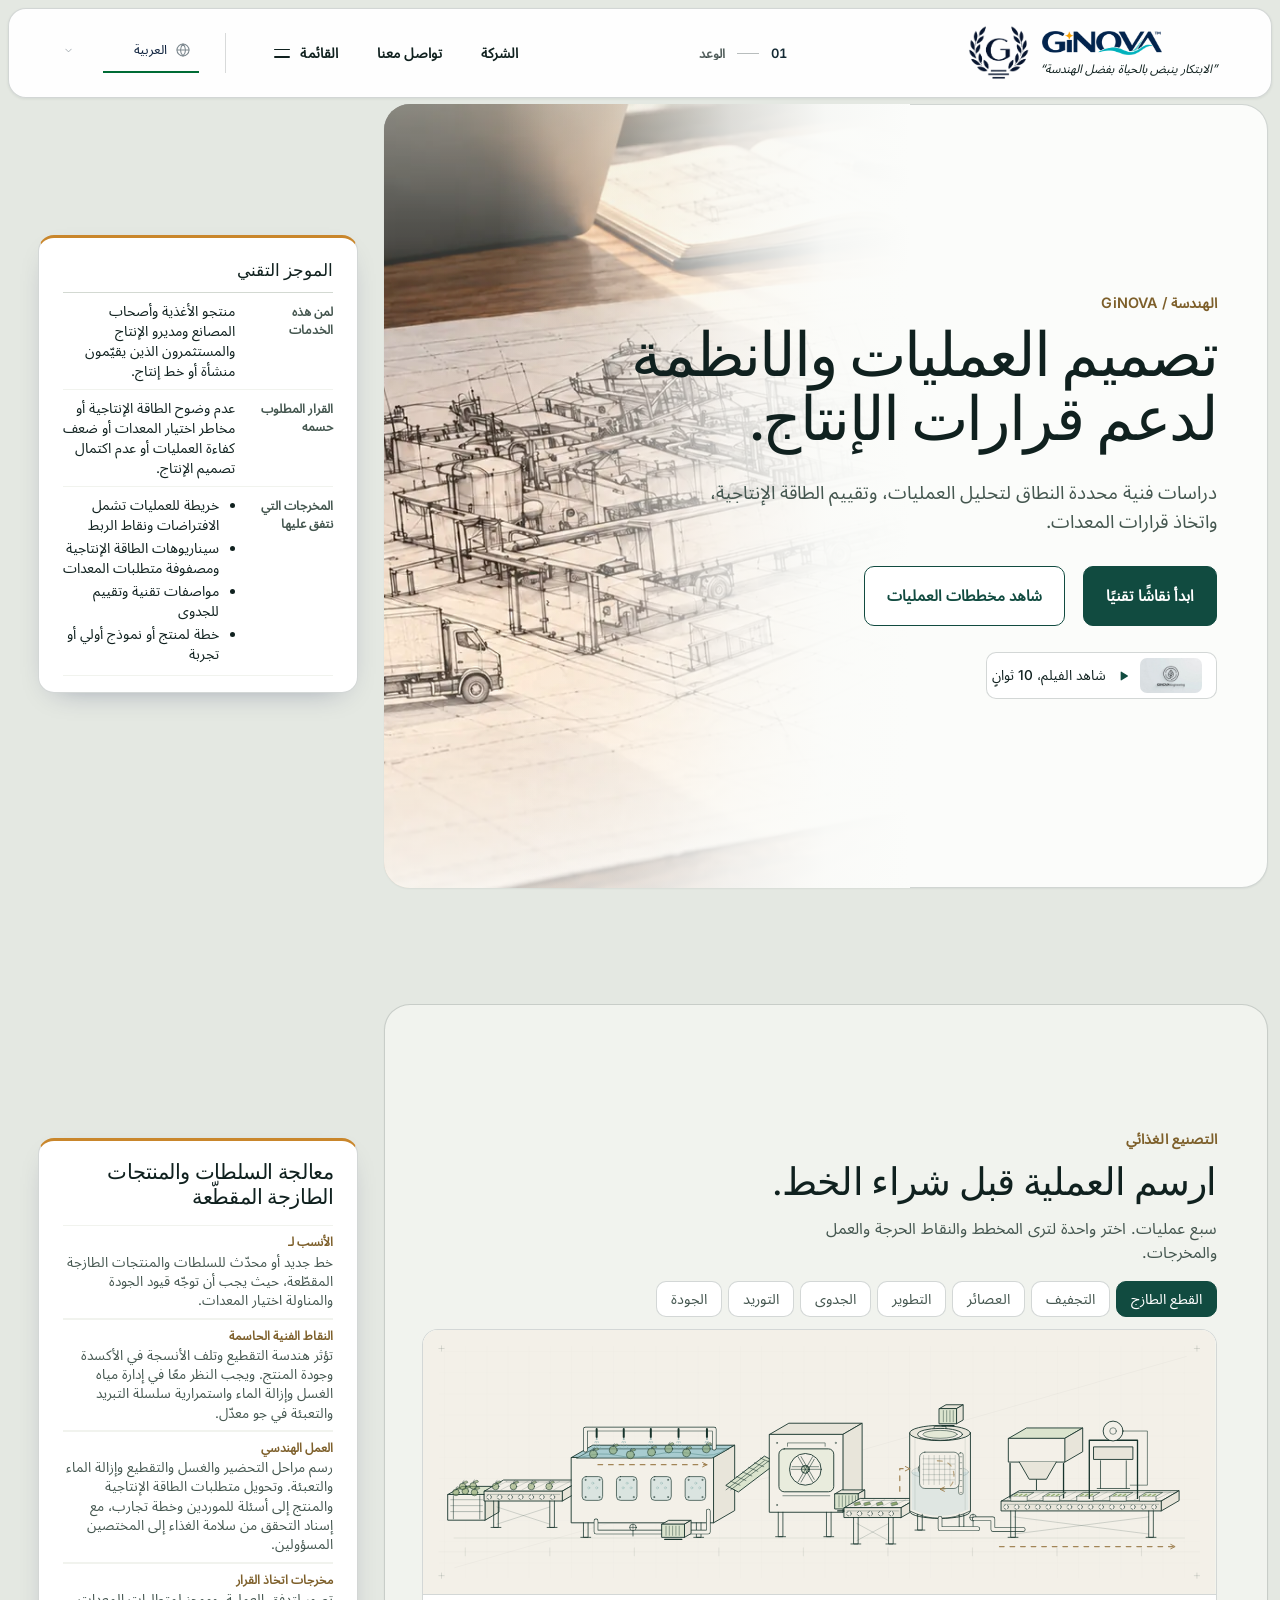
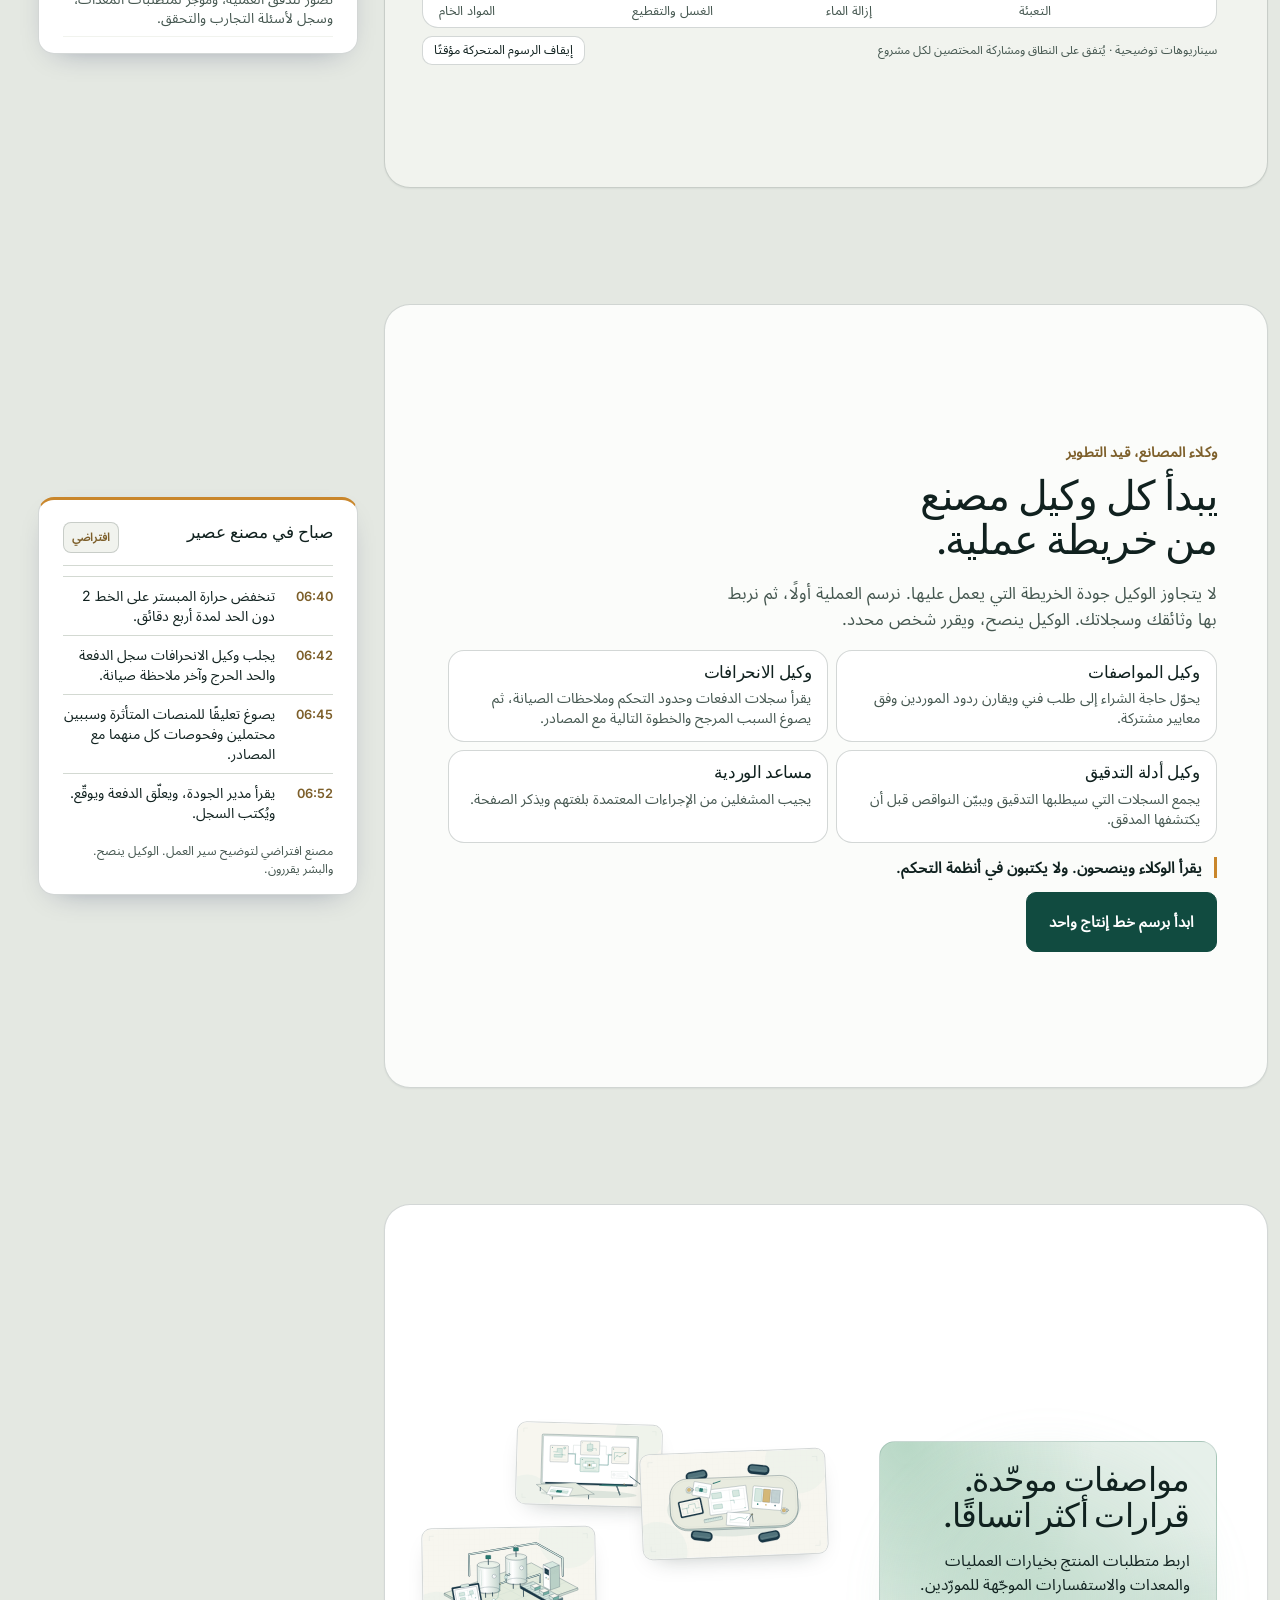
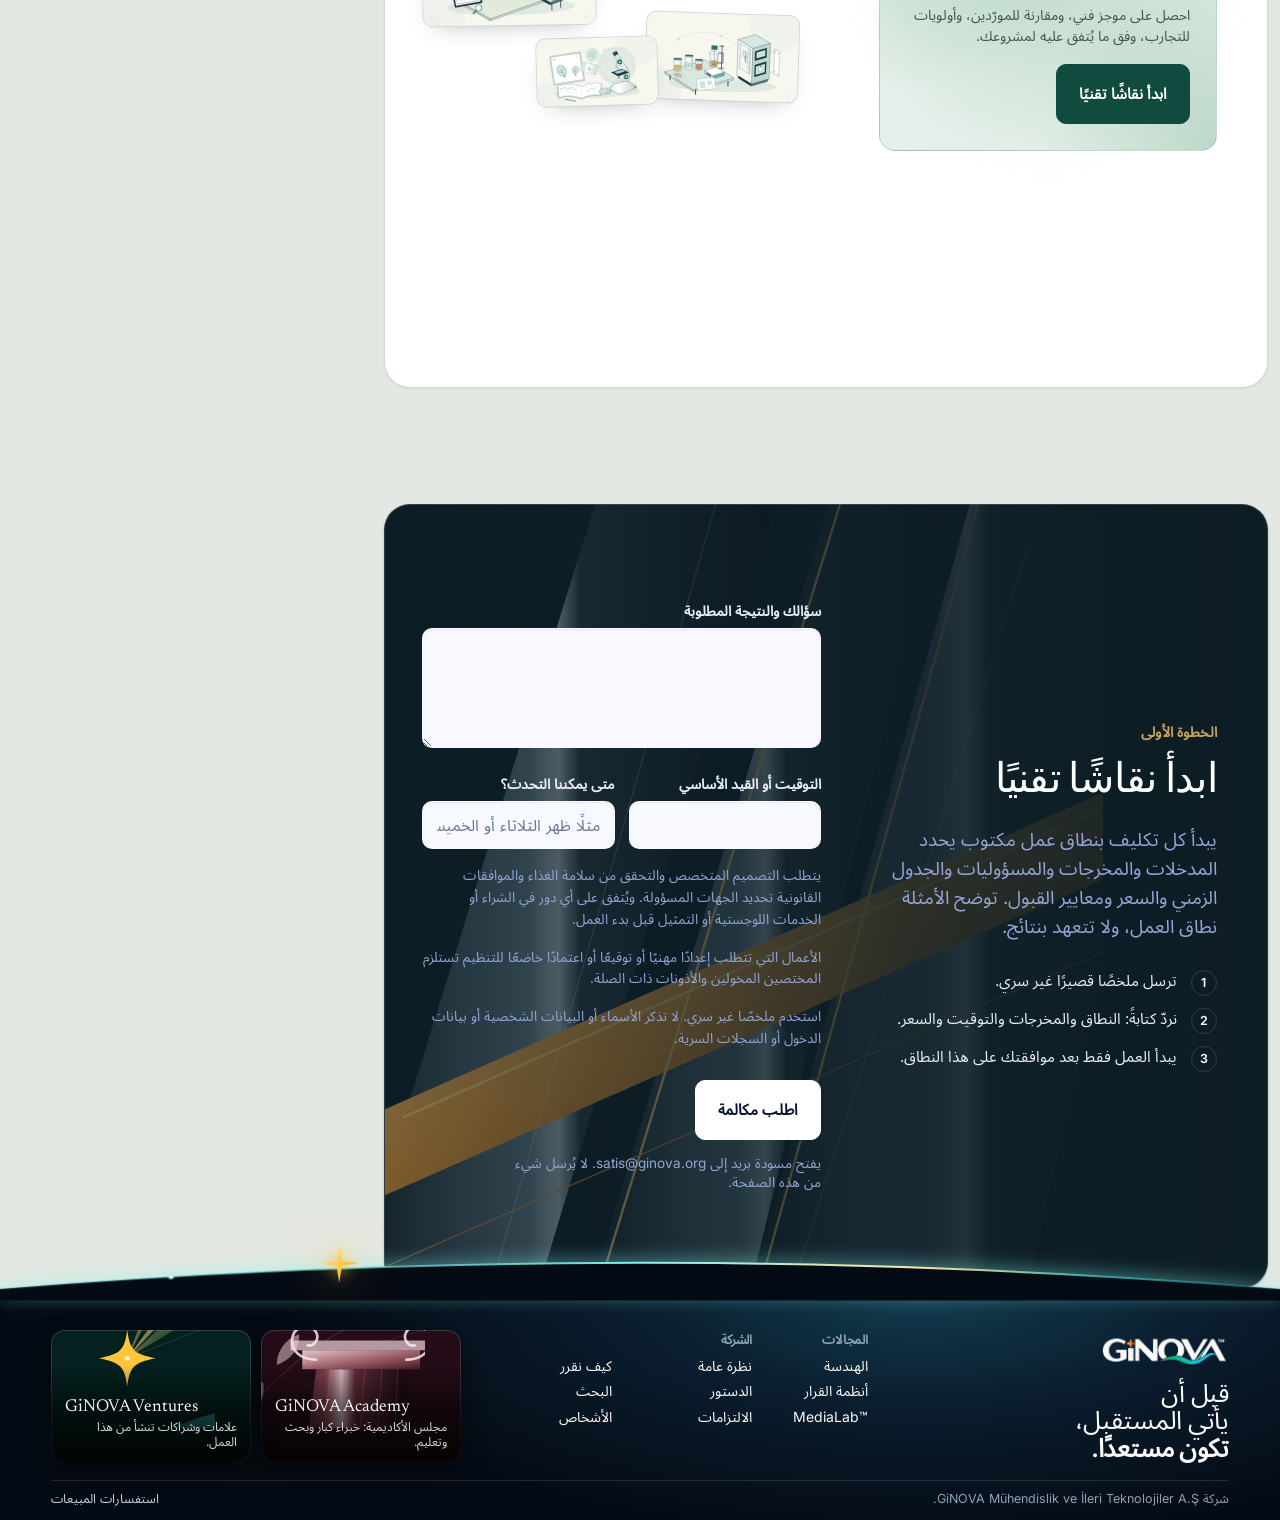
==== commit 56dad40c: "Processes: put Sourcing after Feasibility (Kunter Bey); Fresh-cut opens first Co-Authored-By: Claude" ====
--- a/ar/index.html
+++ b/ar/index.html
@@ -125,18 +125,15 @@
       <h2 id="h-proc" data-t="proc.h2">ارسم العملية قبل شراء الخط.</h2>
       <p class="lede" data-t="proc.lede">سبع عمليات. اختر واحدة لترى المخطط والنقاط الحرجة والعمل والمخرجات.</p>
       <div class="tablist proc-tabs" role="tablist" data-taria="proc.kicker" aria-label="التصنيع الغذائي">
-        <button role="tab" type="button" id="tp0" aria-controls="pc0 pp0" aria-selected="true"><span data-t="proc.0.s">التوريد</span></button>
-        <button role="tab" type="button" id="tp1" aria-controls="pc1 pp1" aria-selected="false"><span data-t="proc.1.s">القطع الطازج</span></button>
+        <button role="tab" type="button" id="tp1" aria-controls="pc1 pp1" aria-selected="true"><span data-t="proc.1.s">القطع الطازج</span></button>
         <button role="tab" type="button" id="tp2" aria-controls="pc2 pp2" aria-selected="false"><span data-t="proc.2.s">التجفيف</span></button>
         <button role="tab" type="button" id="tp3" aria-controls="pc3 pp3" aria-selected="false"><span data-t="proc.3.s">العصائر</span></button>
         <button role="tab" type="button" id="tp4" aria-controls="pc4 pp4" aria-selected="false"><span data-t="proc.4.s">التطوير</span></button>
         <button role="tab" type="button" id="tp5" aria-controls="pc5 pp5" aria-selected="false"><span data-t="proc.5.s">الجدوى</span></button>
+        <button role="tab" type="button" id="tp0" aria-controls="pc0 pp0" aria-selected="false"><span data-t="proc.0.s">التوريد</span></button>
         <button role="tab" type="button" id="tp6" aria-controls="pc6 pp6" aria-selected="false"><span data-t="proc.6.s">الجودة</span></button>
       </div>
-        <div class="chart" id="pc0" role="tabpanel" aria-labelledby="tp0" data-replay="sourcing">
-          <figure><div class="chart-scroll" tabindex="0" data-taria="alt.0" aria-label="مسار توريد توضيحي متعدد الموانئ: تُحمَّل الدفعات وتُفرَّغ حسب الوجهة، ثم تُجمع مع المدخلات المحلية. لا يُعرض جدول رحلات حقيقي."><svg role="img" focusable="false" data-taria="alt.0" aria-label="مسار توريد توضيحي متعدد الموانئ: تُحمَّل الدفعات وتُفرَّغ حسب الوجهة، ثم تُجمع مع المدخلات المحلية. لا يُعرض جدول رحلات حقيقي." viewBox="0 0 1200 400" class="process-wireframe"><rect width="1200" height="400" fill="#f3f6ef"/><defs><pattern id="r20grid" width="30" height="30" patternUnits="userSpaceOnUse"><path d="M30 0H0V30" stroke="#345448" opacity=".07" fill="none"/></pattern></defs><rect width="1200" height="400" fill="url(#r20grid)"/><g fill="#264b37" text-anchor="middle"><text x="680" y="27" font-size="15" font-weight="bold" data-t="ch.s.sourcingArchitecture">هيكل توضيحي للتوريد</text><text x="680" y="47" font-size="12" data-t="ch.s.productionScenario">سيناريو افتراضي للتوريد والإنتاج</text><path d="M85 53V76M250 53V76" stroke="#8c9e67" stroke-width="2"/><rect x="40" y="30" width="260" height="23" rx="5" fill="#e7dfc4"/><text x="170" y="46" font-size="11" data-t="ch.s.supplierInputs">مدخلات المورّدين</text><path d="M85 118H910" stroke="#628f8a" stroke-width="3" fill="none" stroke-dasharray="7 5"/><g><rect x="37" y="76" width="96" height="64" rx="9" fill="#e3eadb" stroke="#44634b"/><path d="M55 118v-20h17v20m10 0v-28h17v28m10 0v-16h17v16" fill="none" stroke="#67805e"/><text x="85" y="164" font-size="12" font-weight="bold">PORT OF SHANGHAI</text><text x="85" y="181" font-size="12">W2–4</text></g><g><rect x="202" y="76" width="96" height="64" rx="9" fill="#e3eadb" stroke="#44634b"/><path d="M220 118v-20h17v20m10 0v-28h17v28m10 0v-16h17v16" fill="none" stroke="#67805e"/><text x="250" y="164" font-size="12" font-weight="bold">TANJUNG PRIOK</text><text x="250" y="181" font-size="12">W5–6</text></g><g><rect x="367" y="76" width="96" height="64" rx="9" fill="#e3eadb" stroke="#44634b"/><path d="M385 118v-20h17v20m10 0v-28h17v28m10 0v-16h17v16" fill="none" stroke="#67805e"/><text x="415" y="164" font-size="12" font-weight="bold">PORT OF COLOMBO</text><text x="415" y="181" font-size="12">W7–9</text></g><g><rect x="532" y="76" width="96" height="64" rx="9" fill="#e3eadb" stroke="#44634b"/><path d="M550 118v-20h17v20m10 0v-28h17v28m10 0v-16h17v16" fill="none" stroke="#67805e"/><text x="580" y="164" font-size="13" font-weight="bold">RED SEA / SUEZ</text><text x="580" y="181" font-size="12">W7–9</text></g><g><rect x="697" y="76" width="96" height="64" rx="9" fill="#e3eadb" stroke="#44634b"/><path d="M715 118v-20h17v20m10 0v-28h17v28m10 0v-16h17v16" fill="none" stroke="#67805e"/><text x="745" y="164" font-size="12" font-weight="bold">MERSIN INT. PORT</text><text x="745" y="181" font-size="12">W10–12</text></g><g><path d="M880 118v-20h17v20m10 0v-28h17v28m10 0v-16h17v16" fill="none" stroke="#67805e"/><text x="910" y="164" font-size="12" font-weight="bold">PORT OF NAPOLI</text><text x="910" y="181" font-size="12">W13–14</text></g><path d="M745 140V192M620 218L720 192M765 218L745 192" stroke="#658755" stroke-width="2" fill="none"/><text x="696" y="206" font-size="11" data-t="ch.s.synchronizedInputs">مدخلات متزامنة</text><g class="eng-source-pulse"><rect x="550" y="219" width="135" height="30" rx="5" fill="#e7dfc4" stroke="#8c9e67"/><rect x="698" y="219" width="150" height="30" rx="5" fill="#e7dfc4" stroke="#8c9e67"/></g><text x="617" y="238" font-size="11" data-t="ch.s.localInputs">مدخلات محلية</text><text x="773" y="238" font-size="10.5" data-t="ch.s.documentGate">مراجعة المستندات / التخليص الجمركي</text><text x="185" y="219" font-size="13" data-t="ch.s.sourcingSteps">توريد → معالجة → تجميع → توزيع</text><g id="sourcing-ship-top-route" class="eng-source-ship-manifest" stroke="#345448" fill="#c6d9d0" transform="translate(85 62)"><path d="M-22 0H22L14 11H-14Z"/><path d="M-10 0V-12H8V0M-1-12V-14" fill="none"/><g id="sourcing-onboard-cargo"/><g id="sourcing-cargo-exchange"/></g><g stroke="#345448" stroke-width="1.7" fill="#d9e3cd"><g transform="translate(430 268)" id="sourcing-forklift-background"><g class="eng-source-forklift-unload"><path d="M0 12h26V-8h-10v20m10-7h17V-25m0 35h18" fill="none"/><circle cx="5" cy="15" r="5"/><circle cx="28" cy="15" r="5"/></g></g><g transform="translate(610 255)" id="sourcing-truck-foreground"><g class="eng-source-truck-reverse"><rect width="67" height="40" y="-13" fill="#d9e3cd"/><path d="M67 7h23l10 12v8H67Z"/><circle cx="18" cy="31" r="7" fill="#f3f6ef"/><circle cx="79" cy="31" r="7" fill="#f3f6ef"/></g></g><g id="sourcing-unloaded-pallet" class="eng-source-pallet-unload" stroke="#476544" fill="#b5c69b"><rect x="610" y="260" width="23" height="17"/><path d="M608 279H636M612 282H632" fill="none"/></g></g><text x="600" y="291" font-size="12" data-t="ch.s.sourceNote" dy="1.5em">مثال من 20 أسبوعًا · مسارات ومنشآت وبرنامج افتراضي · ليست مدة توريد متحققًا منها</text><g id="us-east-coast-ports"><path d="M1005 35L1018 80L1010 116L1023 161L1028 209L1038 263" fill="none" stroke="#9bac8b" stroke-width="2"/><path d="M1180 49V22l-4 6m4-6 4 6" fill="none" stroke="#47644c"/><text x="1180" y="17" font-size="11">N</text><g><rect x="1040" y="50" width="150" height="50" rx="8" fill="#e3eadb" stroke="#44634b"/><text x="1115" y="78" font-size="11" font-weight="bold">NEW YORK / NEW JERSEY</text><path d="M1022 75H1040" stroke="#628f8a" fill="none"/></g><g><rect x="1040" y="130" width="150" height="50" rx="8" fill="#e3eadb" stroke="#44634b"/><text x="1115" y="158" font-size="11" font-weight="bold">SAVANNAH</text><path d="M1022 155H1040" stroke="#628f8a" fill="none"/></g><g><rect x="1040" y="210" width="150" height="50" rx="8" fill="#e3eadb" stroke="#44634b"/><text x="1115" y="238" font-size="11" font-weight="bold">JACKSONVILLE</text><path d="M1022 235H1040" stroke="#628f8a" fill="none"/></g></g><g id="sourcing-manifest" fill="#38513c"><text x="185" y="247" id="sourcing-manifest-count" font-size="14">Σ 2</text><text x="185" y="267" id="sourcing-manifest-change" font-size="12">↑ A B</text><text x="185" y="282" id="sourcing-manifest-destinations" font-size="11">A → Mersin · B → Napoli</text></g></g></svg></div><figcaption><ol class="stages" dir="ltr"><li dir="auto"><span data-t="st.0.0">مصادر المنتجين</span></li><li dir="auto"><span data-t="st.0.1">المعالجة الوسيطة</span></li><li dir="auto"><span data-t="st.0.2">التخزين</span></li><li dir="auto"><span data-t="st.0.3">تنسيق التوريد</span></li></ol></figcaption></figure>
-        </div>
-        <div class="chart" id="pc1" role="tabpanel" aria-labelledby="tp1" hidden>
+        <div class="chart" id="pc1" role="tabpanel" aria-labelledby="tp1">
           <figure><div class="chart-scroll" tabindex="0" data-taria="alt.1" aria-label="منتجات طازجة تمر عبر معدات الغسل والتقطيع وإزالة الماء والتعبئة."><svg role="img" focusable="false" data-taria="alt.1" aria-label="منتجات طازجة تمر عبر معدات الغسل والتقطيع وإزالة الماء والتعبئة." viewBox="0 0 1200 400" fill="none" class="process-wireframe"><defs><pattern id="w1-fresh-cut-grid" width="32" height="32" patternunits="userSpaceOnUse"><path d="M32 0H0V32" fill="none" stroke="#17342c" stroke-opacity=".055" stroke-width=".7"></path></pattern><marker id="w1-fresh-cut-arrow" viewBox="0 0 8 8" refx="7" refy="4" markerwidth="5" markerheight="5" orient="auto-start-reverse"><path d="M1 1L7 4L1 7" fill="none" stroke="#9a7a47" stroke-width="1.15" stroke-linejoin="round"></path></marker></defs><g id="wire-scene-1"><rect width="1200" height="400" fill="#f3f0e8"></rect><rect x="24" y="24" width="1152" height="352" fill="url(#w1-fresh-cut-grid)"></rect><g stroke="#17342c" stroke-width="1.35" stroke-linecap="round" stroke-linejoin="round"><path d="M24 336H1176 M48 360L1156 40" stroke-opacity=".055" stroke-width=".8"></path><path d="M64 330v12" stroke-opacity=".18" stroke-width=".75"></path><path d="M192 330v12" stroke-opacity=".18" stroke-width=".75"></path><path d="M320 330v12" stroke-opacity=".18" stroke-width=".75"></path><path d="M448 330v12" stroke-opacity=".18" stroke-width=".75"></path><path d="M576 330v12" stroke-opacity=".18" stroke-width=".75"></path><path d="M704 330v12" stroke-opacity=".18" stroke-width=".75"></path><path d="M832 330v12" stroke-opacity=".18" stroke-width=".75"></path><path d="M960 330v12" stroke-opacity=".18" stroke-width=".75"></path><path d="M1088 330v12" stroke-opacity=".18" stroke-width=".75"></path><path d="M24 28h8M28 24v8" stroke-opacity=".25" stroke-width=".8"></path><path d="M1168 28h8M1172 24v8" stroke-opacity=".25" stroke-width=".8"></path><path d="M24 372h8M28 368v8" stroke-opacity=".25" stroke-width=".8"></path><path d="M1168 372h8M1172 368v8" stroke-opacity=".25" stroke-width=".8"></path><path d="M47 315H1153" stroke-opacity=".16" stroke-width=".8"></path><polygon points="38,249 59,236.82 115,236.82 94,249" fill="#dbe4ce"></polygon><polygon points="94,249 115,236.82 115,275.82 94,288" fill="#e4e2d5"></polygon><rect x="38" y="249" width="56" height="39" fill="#f3f0e8"></rect><path d="M42 257h48" stroke-width=".7" stroke-opacity=".65"></path><path d="M42 266h48" stroke-width=".7" stroke-opacity=".65"></path><path d="M42 275h48" stroke-width=".7" stroke-opacity=".65"></path><line x1="46" y1="251" x2="46" y2="286" stroke-width=".8"></line><line x1="86" y1="251" x2="86" y2="286" stroke-width=".8"></line><circle cx="50" cy="246" r="5" fill="#91aa70" fill-opacity=".58" stroke-width=".8"></circle><path d="M50 242q-1 -4 2 -5" stroke-width=".65"></path><path d="M51 240q6 -5 7 0q-4 3 -7 0" fill="#91aa70" fill-opacity=".65" stroke-width=".6"></path><circle cx="64" cy="244" r="5" fill="#91aa70" fill-opacity=".58" stroke-width=".8"></circle><path d="M64 240q-1 -4 2 -5" stroke-width=".65"></path><path d="M65 238q6 -5 7 0q-4 3 -7 0" fill="#91aa70" fill-opacity=".65" stroke-width=".6"></path><circle cx="78" cy="246" r="5" fill="#91aa70" fill-opacity=".58" stroke-width=".8"></circle><path d="M78 242q-1 -4 2 -5" stroke-width=".65"></path><path d="M79 240q6 -5 7 0q-4 3 -7 0" fill="#91aa70" fill-opacity=".65" stroke-width=".6"></path><circle cx="60" cy="237" r="5" fill="#91aa70" fill-opacity=".58" stroke-width=".8"></circle><path d="M60 233q-1 -4 2 -5" stroke-width=".65"></path><path d="M61 231q6 -5 7 0q-4 3 -7 0" fill="#91aa70" fill-opacity=".65" stroke-width=".6"></path><circle cx="76" cy="236" r="5" fill="#91aa70" fill-opacity=".58" stroke-width=".8"></circle><path d="M76 232q-1 -4 2 -5" stroke-width=".65"></path><path d="M77 230q6 -5 7 0q-4 3 -7 0" fill="#91aa70" fill-opacity=".65" stroke-width=".6"></path><polygon points="93,244 122,227.18 240,227.18 211,244" fill="#f3f0e8"></polygon><polygon points="211,244 240,227.18 240,242.18 211,259" fill="#e8e5da"></polygon><rect x="93" y="244" width="118" height="15" fill="#e8e5da"></rect><path d="M97 249h110M126 230.18h110" stroke-width=".7" stroke-opacity=".55"></path><g class="conveyor-rollers"><circle cx="100" cy="253" r="3.6" fill="#f3f0e8" stroke-width=".9"></circle><line x1="102" y1="242" x2="127" y2="229.18" stroke-width=".6" stroke-opacity=".4"></line><circle cx="116" cy="253" r="3.6" fill="#f3f0e8" stroke-width=".9"></circle><line x1="118" y1="242" x2="143" y2="229.18" stroke-width=".6" stroke-opacity=".4"></line><circle cx="132" cy="253" r="3.6" fill="#f3f0e8" stroke-width=".9"></circle><line x1="134" y1="242" x2="159" y2="229.18" stroke-width=".6" stroke-opacity=".4"></line><circle cx="148" cy="253" r="3.6" fill="#f3f0e8" stroke-width=".9"></circle><line x1="150" y1="242" x2="175" y2="229.18" stroke-width=".6" stroke-opacity=".4"></line><circle cx="164" cy="253" r="3.6" fill="#f3f0e8" stroke-width=".9"></circle><line x1="166" y1="242" x2="191" y2="229.18" stroke-width=".6" stroke-opacity=".4"></line><circle cx="180" cy="253" r="3.6" fill="#f3f0e8" stroke-width=".9"></circle><line x1="182" y1="242" x2="207" y2="229.18" stroke-width=".6" stroke-opacity=".4"></line><circle cx="196" cy="253" r="3.6" fill="#f3f0e8" stroke-width=".9"></circle><line x1="198" y1="242" x2="223" y2="229.18" stroke-width=".6" stroke-opacity=".4"></line></g><path d="M107 259v40h7v-40M103 299h15" stroke-width="1.15"></path><path d="M192 259v40h7v-40M188 299h15" stroke-width="1.15"></path><path d="M112 294L192 268M112 268L192 294" stroke-width=".65" stroke-opacity=".4"></path><circle cx="110" cy="237" r="5" fill="#91aa70" fill-opacity=".58" stroke-width=".8"></circle><path d="M110 233q-1 -4 2 -5" stroke-width=".65"></path><path d="M111 231q6 -5 7 0q-4 3 -7 0" fill="#91aa70" fill-opacity=".65" stroke-width=".6"></path><circle cx="137" cy="237" r="5" fill="#91aa70" fill-opacity=".58" stroke-width=".8"></circle><path d="M137 233q-1 -4 2 -5" stroke-width=".65"></path><path d="M138 231q6 -5 7 0q-4 3 -7 0" fill="#91aa70" fill-opacity=".65" stroke-width=".6"></path><circle cx="164" cy="237" r="5" fill="#91aa70" fill-opacity=".58" stroke-width=".8"></circle><path d="M164 233q-1 -4 2 -5" stroke-width=".65"></path><path d="M165 231q6 -5 7 0q-4 3 -7 0" fill="#91aa70" fill-opacity=".65" stroke-width=".6"></path><circle cx="191" cy="237" r="5" fill="#91aa70" fill-opacity=".58" stroke-width=".8"></circle><path d="M191 233q-1 -4 2 -5" stroke-width=".65"></path><path d="M192 231q6 -5 7 0q-4 3 -7 0" fill="#91aa70" fill-opacity=".65" stroke-width=".6"></path><polygon points="225,193 257,174.44 472,174.44 440,193" fill="#a8ccd0"></polygon><polygon points="440,193 472,174.44 472,273.44 440,292" fill="#e8e5da"></polygon><rect x="225" y="193" width="215" height="99" fill="#f3f0e8"></rect><polygon points="233,194 258,180 463,180 438,194" fill="#a8ccd0" fill-opacity=".7" stroke-width=".85"></polygon><path d="M238 193Q268 184 294 190T350 189T412 188T459 180" stroke="#6e9f9e" stroke-width="1.1"></path><circle cx="258" cy="188" r="6" fill="#91aa70" fill-opacity=".58" stroke-width=".8"></circle><path d="M258 183q-1 -4 2 -5" stroke-width=".65"></path><path d="M259 181q6 -5 7 0q-4 3 -7 0" fill="#91aa70" fill-opacity=".65" stroke-width=".6"></path><circle cx="288" cy="182" r="6" fill="#91aa70" fill-opacity=".58" stroke-width=".8"></circle><path d="M288 177q-1 -4 2 -5" stroke-width=".65"></path><path d="M289 175q6 -5 7 0q-4 3 -7 0" fill="#91aa70" fill-opacity=".65" stroke-width=".6"></path><circle cx="314" cy="189" r="6" fill="#91aa70" fill-opacity=".58" stroke-width=".8"></circle><path d="M314 184q-1 -4 2 -5" stroke-width=".65"></path><path d="M315 182q6 -5 7 0q-4 3 -7 0" fill="#91aa70" fill-opacity=".65" stroke-width=".6"></path><circle cx="346" cy="185" r="6" fill="#91aa70" fill-opacity=".58" stroke-width=".8"></circle><path d="M346 180q-1 -4 2 -5" stroke-width=".65"></path><path d="M347 178q6 -5 7 0q-4 3 -7 0" fill="#91aa70" fill-opacity=".65" stroke-width=".6"></path><circle cx="372" cy="180" r="6" fill="#91aa70" fill-opacity=".58" stroke-width=".8"></circle><path d="M372 175q-1 -4 2 -5" stroke-width=".65"></path><path d="M373 173q6 -5 7 0q-4 3 -7 0" fill="#91aa70" fill-opacity=".65" stroke-width=".6"></path><circle cx="399" cy="186" r="6" fill="#91aa70" fill-opacity=".58" stroke-width=".8"></circle><path d="M399 181q-1 -4 2 -5" stroke-width=".65"></path><path d="M400 179q6 -5 7 0q-4 3 -7 0" fill="#91aa70" fill-opacity=".65" stroke-width=".6"></path><circle cx="429" cy="180" r="6" fill="#91aa70" fill-opacity=".58" stroke-width=".8"></circle><path d="M429 175q-1 -4 2 -5" stroke-width=".65"></path><path d="M430 173q6 -5 7 0q-4 3 -7 0" fill="#91aa70" fill-opacity=".65" stroke-width=".6"></path><rect x="241" y="222" width="31" height="36" rx="6" fill="#a8ccd0" fill-opacity=".35" stroke-width="1"></rect><circle cx="246" cy="227" r="0.9" stroke-width=".75"></circle><circle cx="267" cy="227" r="0.9" stroke-width=".75"></circle><circle cx="246" cy="253" r="0.9" stroke-width=".75"></circle><circle cx="267" cy="253" r="0.9" stroke-width=".75"></circle><circle cx="251" cy="239" r="1.6" stroke="#6e9f9e" stroke-opacity=".7" stroke-width=".6"></circle><circle cx="257" cy="232" r="1.6" stroke="#6e9f9e" stroke-opacity=".7" stroke-width=".6"></circle><circle cx="263" cy="239" r="1.6" stroke="#6e9f9e" stroke-opacity=".7" stroke-width=".6"></circle><rect x="293" y="222" width="31" height="36" rx="6" fill="#a8ccd0" fill-opacity=".35" stroke-width="1"></rect><circle cx="298" cy="227" r="0.9" stroke-width=".75"></circle><circle cx="319" cy="227" r="0.9" stroke-width=".75"></circle><circle cx="298" cy="253" r="0.9" stroke-width=".75"></circle><circle cx="319" cy="253" r="0.9" stroke-width=".75"></circle><circle cx="303" cy="239" r="1.6" stroke="#6e9f9e" stroke-opacity=".7" stroke-width=".6"></circle><circle cx="309" cy="232" r="1.6" stroke="#6e9f9e" stroke-opacity=".7" stroke-width=".6"></circle><circle cx="315" cy="239" r="1.6" stroke="#6e9f9e" stroke-opacity=".7" stroke-width=".6"></circle><rect x="345" y="222" width="31" height="36" rx="6" fill="#a8ccd0" fill-opacity=".35" stroke-width="1"></rect><circle cx="350" cy="227" r="0.9" stroke-width=".75"></circle><circle cx="371" cy="227" r="0.9" stroke-width=".75"></circle><circle cx="350" cy="253" r="0.9" stroke-width=".75"></circle><circle cx="371" cy="253" r="0.9" stroke-width=".75"></circle><circle cx="355" cy="239" r="1.6" stroke="#6e9f9e" stroke-opacity=".7" stroke-width=".6"></circle><circle cx="361" cy="232" r="1.6" stroke="#6e9f9e" stroke-opacity=".7" stroke-width=".6"></circle><circle cx="367" cy="239" r="1.6" stroke="#6e9f9e" stroke-opacity=".7" stroke-width=".6"></circle><rect x="397" y="222" width="31" height="36" rx="6" fill="#a8ccd0" fill-opacity=".35" stroke-width="1"></rect><circle cx="402" cy="227" r="0.9" stroke-width=".75"></circle><circle cx="423" cy="227" r="0.9" stroke-width=".75"></circle><circle cx="402" cy="253" r="0.9" stroke-width=".75"></circle><circle cx="423" cy="253" r="0.9" stroke-width=".75"></circle><circle cx="407" cy="239" r="1.6" stroke="#6e9f9e" stroke-opacity=".7" stroke-width=".6"></circle><circle cx="413" cy="232" r="1.6" stroke="#6e9f9e" stroke-opacity=".7" stroke-width=".6"></circle><circle cx="419" cy="239" r="1.6" stroke="#6e9f9e" stroke-opacity=".7" stroke-width=".6"></circle><path d="M243 292v22h7v-22M239 314h15" stroke-width="1.15"></path><path d="M414 292v22h7v-22M410 314h15" stroke-width="1.15"></path><path d="M246 182V150H441V179" stroke="#17342c" stroke-width="6.8"></path><path d="M246 182V150H441V179" stroke="#f3f0e8" stroke-width="5"></path><path d="M263 150v12" stroke-width="3"></path><path d="M263 164l-7 17M263 164v18M263 164l7 17" stroke="#7fa5a5" stroke-dasharray="2 3" stroke-width=".8"></path><path d="M304 150v12" stroke-width="3"></path><path d="M304 164l-7 17M304 164v18M304 164l7 17" stroke="#7fa5a5" stroke-dasharray="2 3" stroke-width=".8"></path><path d="M345 150v12" stroke-width="3"></path><path d="M345 164l-7 17M345 164v18M345 164l7 17" stroke="#7fa5a5" stroke-dasharray="2 3" stroke-width=".8"></path><path d="M387 150v12" stroke-width="3"></path><path d="M387 164l-7 17M387 164v18M387 164l7 17" stroke="#7fa5a5" stroke-dasharray="2 3" stroke-width=".8"></path><path d="M430 150v12" stroke-width="3"></path><path d="M430 164l-7 17M430 164v18M430 164l7 17" stroke="#7fa5a5" stroke-dasharray="2 3" stroke-width=".8"></path><path d="M262 289V306H432V274" stroke="#17342c" stroke-width="6.8"></path><path d="M262 289V306H432V274" stroke="#f3f0e8" stroke-width="5"></path><polygon points="362,294 372,288.2 406,288.2 396,294" fill="#e8e5da"></polygon><polygon points="396,294 406,288.2 406,308.2 396,314" fill="#e8e5da"></polygon><rect x="362" y="294" width="34" height="20" fill="#dbe4ce"></rect><line x1="368" y1="297" x2="368" y2="311" stroke-width=".65"></line><line x1="373" y1="297" x2="373" y2="311" stroke-width=".65"></line><line x1="378" y1="297" x2="378" y2="311" stroke-width=".65"></line><line x1="383" y1="297" x2="383" y2="311" stroke-width=".65"></line><line x1="388" y1="297" x2="388" y2="311" stroke-width=".65"></line><path d="M366 317h26" stroke-width="2"></path><circle cx="318" cy="299" r="5" fill="#f3f0e8" stroke-width="1"></circle><path d="M313 299h10M318 294v10" stroke-width=".8"></path><line x1="318" y1="304" x2="318" y2="312" stroke-width="1"></line><path d="M265 204H430" class="flow-path" stroke="#9a7a47" stroke-width="1.9" stroke-dasharray="7 9" marker-end="url(#w1-fresh-cut-arrow)" stroke-opacity=".9"></path><path d="M459 235L517 191L536 201L478 245Z" fill="#dbe4ce"></path><path d="M459 242L517 198M466 242L524 198" stroke-width=".85"></path><path d="M466 229l14 6" stroke-width=".8"></path><path d="M475 222l14 6" stroke-width=".8"></path><path d="M484 215l14 6" stroke-width=".8"></path><path d="M493 208l14 6" stroke-width=".8"></path><path d="M502 201l14 6" stroke-width=".8"></path><path d="M511 194l14 6" stroke-width=".8"></path><polygon points="525,158 554,141.18 665,141.18 636,158" fill="#e8e5da"></polygon><polygon points="636,158 665,141.18 665,259.18 636,276" fill="#e8e5da"></polygon><rect x="525" y="158" width="111" height="118" fill="#f3f0e8"></rect><rect x="539" y="180" width="83" height="65" rx="8" fill="#dbe4ce" fill-opacity=".42"></rect><circle cx="579" cy="211" r="24" fill="#f3f0e8"></circle><circle cx="579" cy="211" r="6" fill="#dbe4ce"></circle><path d="M557 211H601M559 207H599" stroke-width=".8" transform="rotate(0 579 211)"></path><path d="M557 211H601M559 207H599" stroke-width=".8" transform="rotate(60 579 211)"></path><path d="M557 211H601M559 207H599" stroke-width=".8" transform="rotate(120 579 211)"></path><path d="M552 176V171H609V176M545 251H616" stroke-width=".8"></path><circle cx="536" cy="171" r="0.9" stroke-width=".75"></circle><circle cx="625" cy="171" r="0.9" stroke-width=".75"></circle><circle cx="536" cy="265" r="0.9" stroke-width=".75"></circle><circle cx="625" cy="265" r="0.9" stroke-width=".75"></circle><path d="M538 276v37h7v-37M534 313h15" stroke-width="1.15"></path><path d="M611 276v37h7v-37M607 313h15" stroke-width="1.15"></path><polygon points="624,248 634,242.2 669,242.2 659,248" fill="#e8e5da"></polygon><polygon points="659,248 669,242.2 669,265.2 659,271" fill="#e8e5da"></polygon><rect x="624" y="248" width="35" height="23" fill="#dbe4ce"></rect><line x1="630" y1="251" x2="630" y2="268" stroke-width=".65"></line><line x1="635" y1="251" x2="635" y2="268" stroke-width=".65"></line><line x1="640" y1="251" x2="640" y2="268" stroke-width=".65"></line><line x1="645" y1="251" x2="645" y2="268" stroke-width=".65"></line><line x1="650" y1="251" x2="650" y2="268" stroke-width=".65"></line><line x1="655" y1="251" x2="655" y2="268" stroke-width=".65"></line><path d="M628 274h27" stroke-width="2"></path><polygon points="638,269 662,255.08 748,255.08 724,269" fill="#f3f0e8"></polygon><polygon points="724,269 748,255.08 748,270.08 724,284" fill="#e8e5da"></polygon><rect x="638" y="269" width="86" height="15" fill="#e8e5da"></rect><path d="M642 274h78M666 258.08000000000004h78" stroke-width=".7" stroke-opacity=".55"></path><g class="conveyor-rollers"><circle cx="645" cy="278" r="3.6" fill="#f3f0e8" stroke-width=".9"></circle><line x1="647" y1="267" x2="667" y2="257.08000000000004" stroke-width=".6" stroke-opacity=".4"></line><circle cx="661" cy="278" r="3.6" fill="#f3f0e8" stroke-width=".9"></circle><line x1="663" y1="267" x2="683" y2="257.08000000000004" stroke-width=".6" stroke-opacity=".4"></line><circle cx="677" cy="278" r="3.6" fill="#f3f0e8" stroke-width=".9"></circle><line x1="679" y1="267" x2="699" y2="257.08000000000004" stroke-width=".6" stroke-opacity=".4"></line><circle cx="693" cy="278" r="3.6" fill="#f3f0e8" stroke-width=".9"></circle><line x1="695" y1="267" x2="715" y2="257.08000000000004" stroke-width=".6" stroke-opacity=".4"></line><circle cx="709" cy="278" r="3.6" fill="#f3f0e8" stroke-width=".9"></circle><line x1="711" y1="267" x2="731" y2="257.08000000000004" stroke-width=".6" stroke-opacity=".4"></line></g><path d="M652 284v40h7v-40M648 324h15" stroke-width="1.15"></path><path d="M705 284v40h7v-40M701 324h15" stroke-width="1.15"></path><path d="M657 319L705 293M657 293L705 319" stroke-width=".65" stroke-opacity=".4"></path><polygon points="654,266 663,264 661,260 653,262" fill="#91aa70" stroke-width=".6"></polygon><polygon points="669,266 678,264 676,260 668,262" fill="#91aa70" stroke-width=".6"></polygon><polygon points="688,266 697,264 695,260 687,262" fill="#91aa70" stroke-width=".6"></polygon><polygon points="710,266 719,264 717,260 709,262" fill="#91aa70" stroke-width=".6"></polygon><path d="M737 156v118C737 288.95 829 288.95 829 274V156" fill="#f3f0e8"></path><path d="M740 215.0v56.64Q783.0 291.25 826 271.64V215.0Z" fill="#a8ccd0" fill-opacity=".28" stroke="none"></path><ellipse cx="783.0" cy="215.0" rx="43.0" ry="10.5" fill="#a8ccd0" fill-opacity=".2" stroke-opacity=".25" stroke-width=".8"></ellipse><ellipse cx="783.0" cy="156" rx="46.0" ry="11.5" fill="#e8e5da"></ellipse><path d="M737 274Q783.0 297.0 829 274" stroke-width="1.1"></path><path d="M745 162v110M821 162v110" stroke-width=".6" stroke-opacity=".25"></path><ellipse cx="783.0" cy="154" rx="14" ry="4" fill="#f3f0e8" stroke-width="1"></ellipse><path d="M774.0 153v-7h18v7" stroke-width="1"></path><path d="M749 279v24h7v-24M745 303h15" stroke-width="1.15"></path><path d="M812 279v24h7v-24M808 303h15" stroke-width="1.15"></path><rect x="811" y="186" width="7" height="63" rx="3" fill="#f3f0e8" stroke-width=".75"></rect><line x1="813" y1="192" x2="816" y2="192" stroke-width=".55"></line><line x1="813" y1="201" x2="816" y2="201" stroke-width=".55"></line><line x1="813" y1="210" x2="816" y2="210" stroke-width=".55"></line><line x1="813" y1="219" x2="816" y2="219" stroke-width=".55"></line><line x1="813" y1="228" x2="816" y2="228" stroke-width=".55"></line><line x1="813" y1="237" x2="816" y2="237" stroke-width=".55"></line><line x1="813" y1="246" x2="816" y2="246" stroke-width=".55"></line><circle cx="758" cy="210.28" r="8" fill="#f3f0e8" stroke-width="1"></circle><circle cx="758" cy="210.28" r="6" stroke-width=".5" stroke-opacity=".5"></circle><path d="M758 210.28l3 -4" stroke-width=".8"></path><circle cx="758" cy="210.28" r="1" fill="#17342c"></circle><path d="M783.0 285v16h57.0" stroke="#17342c" stroke-width="6.8"></path><path d="M783.0 285v16h57.0" stroke="#f3f0e8" stroke-width="5"></path><circle cx="833" cy="284" r="5" fill="#f3f0e8" stroke-width="1"></circle><path d="M828 284h10M833 279v10" stroke-width=".8"></path><line x1="833" y1="289" x2="833" y2="297" stroke-width="1"></line><ellipse cx="783" cy="158" rx="34" ry="9" fill="#f3f0e8"></ellipse><ellipse cx="783" cy="158" rx="26" ry="6" fill="#dbe4ce" fill-opacity=".6" stroke-width=".8"></ellipse><rect x="752" y="185" width="60" height="55" rx="8" fill="#f3f0e8" stroke-width=".9"></rect><path d="M758 190v44" stroke-width=".55" stroke-opacity=".5"></path><path d="M766 190v44" stroke-width=".55" stroke-opacity=".5"></path><path d="M774 190v44" stroke-width=".55" stroke-opacity=".5"></path><path d="M782 190v44" stroke-width=".55" stroke-opacity=".5"></path><path d="M790 190v44" stroke-width=".55" stroke-opacity=".5"></path><path d="M798 190v44" stroke-width=".55" stroke-opacity=".5"></path><path d="M806 190v44" stroke-width=".55" stroke-opacity=".5"></path><path d="M757 195h48" stroke-width=".55" stroke-opacity=".5"></path><path d="M757 203h48" stroke-width=".55" stroke-opacity=".5"></path><path d="M757 211h48" stroke-width=".55" stroke-opacity=".5"></path><path d="M757 219h48" stroke-width=".55" stroke-opacity=".5"></path><path d="M757 227h48" stroke-width=".55" stroke-opacity=".5"></path><polygon points="782,119 792,113.2 818,113.2 808,119" fill="#e8e5da"></polygon><polygon points="808,119 818,113.2 818,136.2 808,142" fill="#e8e5da"></polygon><rect x="782" y="119" width="26" height="23" fill="#dbe4ce"></rect><line x1="788" y1="122" x2="788" y2="139" stroke-width=".65"></line><line x1="793" y1="122" x2="793" y2="139" stroke-width=".65"></line><line x1="798" y1="122" x2="798" y2="139" stroke-width=".65"></line><line x1="803" y1="122" x2="803" y2="139" stroke-width=".65"></line><path d="M786 145h18" stroke-width="2"></path><path d="M835 286H863V302H909" stroke="#17342c" stroke-width="6.8"></path><path d="M835 286H863V302H909" stroke="#f3f0e8" stroke-width="5"></path><path d="M722 244V210H737" class="flow-path" stroke="#9a7a47" stroke-width="1.9" stroke-dasharray="7 9" marker-end="url(#w1-fresh-cut-arrow)" stroke-opacity=".9"></path><path d="M779 198q25 0 25 23q0 20 -21 20" class="flow-path" stroke="#9a7a47" stroke-width="1.9" stroke-dasharray="7 9" marker-end="url(#w1-fresh-cut-arrow)" stroke-opacity=".6"></path><polygon points="876,259 903,243.34 1145,243.34 1118,259" fill="#f3f0e8"></polygon><polygon points="1118,259 1145,243.34 1145,258.34 1118,274" fill="#e8e5da"></polygon><rect x="876" y="259" width="242" height="15" fill="#e8e5da"></rect><path d="M880 264h234M907 246.34h234" stroke-width=".7" stroke-opacity=".55"></path><g class="conveyor-rollers"><circle cx="883" cy="268" r="3.6" fill="#f3f0e8" stroke-width=".9"></circle><line x1="885" y1="257" x2="908" y2="245.34" stroke-width=".6" stroke-opacity=".4"></line><circle cx="899" cy="268" r="3.6" fill="#f3f0e8" stroke-width=".9"></circle><line x1="901" y1="257" x2="924" y2="245.34" stroke-width=".6" stroke-opacity=".4"></line><circle cx="915" cy="268" r="3.6" fill="#f3f0e8" stroke-width=".9"></circle><line x1="917" y1="257" x2="940" y2="245.34" stroke-width=".6" stroke-opacity=".4"></line><circle cx="931" cy="268" r="3.6" fill="#f3f0e8" stroke-width=".9"></circle><line x1="933" y1="257" x2="956" y2="245.34" stroke-width=".6" stroke-opacity=".4"></line><circle cx="947" cy="268" r="3.6" fill="#f3f0e8" stroke-width=".9"></circle><line x1="949" y1="257" x2="972" y2="245.34" stroke-width=".6" stroke-opacity=".4"></line><circle cx="963" cy="268" r="3.6" fill="#f3f0e8" stroke-width=".9"></circle><line x1="965" y1="257" x2="988" y2="245.34" stroke-width=".6" stroke-opacity=".4"></line><circle cx="979" cy="268" r="3.6" fill="#f3f0e8" stroke-width=".9"></circle><line x1="981" y1="257" x2="1004" y2="245.34" stroke-width=".6" stroke-opacity=".4"></line><circle cx="995" cy="268" r="3.6" fill="#f3f0e8" stroke-width=".9"></circle><line x1="997" y1="257" x2="1020" y2="245.34" stroke-width=".6" stroke-opacity=".4"></line><circle cx="1011" cy="268" r="3.6" fill="#f3f0e8" stroke-width=".9"></circle><line x1="1013" y1="257" x2="1036" y2="245.34" stroke-width=".6" stroke-opacity=".4"></line><circle cx="1027" cy="268" r="3.6" fill="#f3f0e8" stroke-width=".9"></circle><line x1="1029" y1="257" x2="1052" y2="245.34" stroke-width=".6" stroke-opacity=".4"></line><circle cx="1043" cy="268" r="3.6" fill="#f3f0e8" stroke-width=".9"></circle><line x1="1045" y1="257" x2="1068" y2="245.34" stroke-width=".6" stroke-opacity=".4"></line><circle cx="1059" cy="268" r="3.6" fill="#f3f0e8" stroke-width=".9"></circle><line x1="1061" y1="257" x2="1084" y2="245.34" stroke-width=".6" stroke-opacity=".4"></line><circle cx="1075" cy="268" r="3.6" fill="#f3f0e8" stroke-width=".9"></circle><line x1="1077" y1="257" x2="1100" y2="245.34" stroke-width=".6" stroke-opacity=".4"></line><circle cx="1091" cy="268" r="3.6" fill="#f3f0e8" stroke-width=".9"></circle><line x1="1093" y1="257" x2="1116" y2="245.34" stroke-width=".6" stroke-opacity=".4"></line><circle cx="1107" cy="268" r="3.6" fill="#f3f0e8" stroke-width=".9"></circle><line x1="1109" y1="257" x2="1132" y2="245.34" stroke-width=".6" stroke-opacity=".4"></line></g><path d="M890 274v40h7v-40M886 314h15" stroke-width="1.15"></path><path d="M1099 274v40h7v-40M1095 314h15" stroke-width="1.15"></path><path d="M895 309L1099 283M895 283L1099 309" stroke-width=".65" stroke-opacity=".4"></path><polygon points="887,164 914,148.34 999,148.34 972,164" fill="#dbe4ce"></polygon><polygon points="972,164 999,148.34 999,184.34 972,200" fill="#e8e5da"></polygon><rect x="887" y="164" width="85" height="36" fill="#f3f0e8"></rect><path d="M903 200L918 226H944L959 200 M929 227V242" fill="#e8e5da"></path><path d="M889 202V254M970 202V254" stroke-width="2"></path><polygon points="890,252 900,246 925,246 915,252" fill="#dbe4ce" fill-opacity=".7" stroke-width=".8"></polygon><path d="M890 252v7h25v-7" fill="#f3f0e8" stroke-width=".8"></path><path d="M896 251l4 -2" stroke="#91aa70" stroke-width="2"></path><path d="M903 251l4 -2" stroke="#91aa70" stroke-width="2"></path><path d="M910 251l4 -2" stroke="#91aa70" stroke-width="2"></path><polygon points="939,252 949,246 974,246 964,252" fill="#dbe4ce" fill-opacity=".7" stroke-width=".8"></polygon><path d="M939 252v7h25v-7" fill="#f3f0e8" stroke-width=".8"></path><path d="M945 251l4 -2" stroke="#91aa70" stroke-width="2"></path><path d="M952 251l4 -2" stroke="#91aa70" stroke-width="2"></path><path d="M959 251l4 -2" stroke="#91aa70" stroke-width="2"></path><polygon points="990,252 1000,246 1025,246 1015,252" fill="#dbe4ce" fill-opacity=".7" stroke-width=".8"></polygon><path d="M990 252v7h25v-7" fill="#f3f0e8" stroke-width=".8"></path><path d="M996 251l4 -2" stroke="#91aa70" stroke-width="2"></path><path d="M1003 251l4 -2" stroke="#91aa70" stroke-width="2"></path><path d="M1010 251l4 -2" stroke="#91aa70" stroke-width="2"></path><polygon points="1040,252 1050,246 1075,246 1065,252" fill="#dbe4ce" fill-opacity=".7" stroke-width=".8"></polygon><path d="M1040 252v7h25v-7" fill="#f3f0e8" stroke-width=".8"></path><path d="M1046 251l4 -2" stroke="#91aa70" stroke-width="2"></path><path d="M1053 251l4 -2" stroke="#91aa70" stroke-width="2"></path><path d="M1060 251l4 -2" stroke="#91aa70" stroke-width="2"></path><polygon points="1085,252 1095,246 1120,246 1110,252" fill="#dbe4ce" fill-opacity=".7" stroke-width=".8"></polygon><path d="M1085 252v7h25v-7" fill="#f3f0e8" stroke-width=".8"></path><path d="M1091 251l4 -2" stroke="#91aa70" stroke-width="2"></path><path d="M1098 251l4 -2" stroke="#91aa70" stroke-width="2"></path><path d="M1105 251l4 -2" stroke="#91aa70" stroke-width="2"></path><path d="M1009 255V167H1082V255" stroke-width="2"></path><rect x="1016" y="177" width="59" height="19" fill="#e8e5da"></rect><path d="M1026 198V240M1065 198V240M1021 240H1070" stroke-width="1.1"></path><circle cx="1045" cy="153" r="15" fill="#f3f0e8"></circle><circle cx="1045" cy="153" r="5" stroke-width=".8"></circle><path d="M1060 153H1097V235H1071" stroke-width=".85"></path><path d="M873 328H1139" class="flow-path" stroke="#9a7a47" stroke-width="1.9" stroke-dasharray="7 9" marker-end="url(#w1-fresh-cut-arrow)" stroke-opacity=".9"></path></g></g></svg></div><figcaption><ol class="stages" dir="ltr"><li dir="auto"><span data-t="st.1.0">المواد الخام</span></li><li dir="auto"><span data-t="st.1.1">الغسل والتقطيع</span></li><li dir="auto"><span data-t="st.1.2">إزالة الماء</span></li><li dir="auto"><span data-t="st.1.3">التعبئة</span></li></ol></figcaption></figure>
         </div>
         <div class="chart" id="pc2" role="tabpanel" aria-labelledby="tp2" hidden>
@@ -150,6 +147,9 @@
         </div>
         <div class="chart" id="pc5" role="tabpanel" aria-labelledby="tp5" hidden>
           <figure><div class="chart-scroll" tabindex="0" data-taria="alt.5" aria-label="حدود موقع مع بدائل للمعدات وواجهات للمرافق وتسلسل للتنفيذ."><svg role="img" focusable="false" data-taria="alt.5" aria-label="حدود موقع مع بدائل للمعدات وواجهات للمرافق وتسلسل للتنفيذ." viewBox="0 0 1200 400" fill="none" class="process-wireframe"><defs><pattern id="w5-feasibility-grid" width="32" height="32" patternunits="userSpaceOnUse"><path d="M32 0H0V32" fill="none" stroke="#17342c" stroke-opacity=".055" stroke-width=".7"></path></pattern><marker id="w5-feasibility-arrow" viewBox="0 0 8 8" refx="7" refy="4" markerwidth="5" markerheight="5" orient="auto-start-reverse"><path d="M1 1L7 4L1 7" fill="none" stroke="#9a7a47" stroke-width="1.15" stroke-linejoin="round"></path></marker></defs><g id="wire-scene-5"><rect width="1200" height="400" fill="#f3f0e8"></rect><rect x="24" y="24" width="1152" height="352" fill="url(#w5-feasibility-grid)"></rect><g stroke="#17342c" stroke-width="1.35" stroke-linecap="round" stroke-linejoin="round"><path d="M24 336H1176 M48 360L1156 40" stroke-opacity=".055" stroke-width=".8"></path><path d="M64 330v12" stroke-opacity=".18" stroke-width=".75"></path><path d="M192 330v12" stroke-opacity=".18" stroke-width=".75"></path><path d="M320 330v12" stroke-opacity=".18" stroke-width=".75"></path><path d="M448 330v12" stroke-opacity=".18" stroke-width=".75"></path><path d="M576 330v12" stroke-opacity=".18" stroke-width=".75"></path><path d="M704 330v12" stroke-opacity=".18" stroke-width=".75"></path><path d="M832 330v12" stroke-opacity=".18" stroke-width=".75"></path><path d="M960 330v12" stroke-opacity=".18" stroke-width=".75"></path><path d="M1088 330v12" stroke-opacity=".18" stroke-width=".75"></path><path d="M24 28h8M28 24v8" stroke-opacity=".25" stroke-width=".8"></path><path d="M1168 28h8M1172 24v8" stroke-opacity=".25" stroke-width=".8"></path><path d="M24 372h8M28 368v8" stroke-opacity=".25" stroke-width=".8"></path><path d="M1168 372h8M1172 368v8" stroke-opacity=".25" stroke-width=".8"></path><g stroke-opacity=".47" stroke-width="1"><polygon points="46,272 170,93 1029,93 1154,272 1054,329 146,329" fill="#e8e5da" fill-opacity=".14"></polygon><path d="M46 272V153L170 48H1029L1154 153V272M46 153H1154M170 48V93M1029 48V93 M146 329V208M1054 329V208"></path><path d="M272 153V282M272 153L316 94" stroke-width=".7" stroke-opacity=".5"></path><path d="M487 153V282M487 153L531 94" stroke-width=".7" stroke-opacity=".5"></path><path d="M703 153V282M703 153L747 94" stroke-width=".7" stroke-opacity=".5"></path><path d="M917 153V282M917 153L961 94" stroke-width=".7" stroke-opacity=".5"></path><path d="M104 285H1099 M132 246H1068 M159 207H1041" stroke-width=".55" stroke-opacity=".35"></path></g><g stroke-opacity=".3" stroke-dasharray="5 6" stroke-width="1"><polygon points="174,161 201,145.34 340,145.34 313,161" fill="none"></polygon><polygon points="313,161 340,145.34 340,198.34 313,214" fill="none"></polygon><rect x="174" y="161" width="139" height="53" fill="none"></rect><polygon points="361,161 388,145.34 542,145.34 515,161" fill="none"></polygon><polygon points="515,161 542,145.34 542,198.34 515,214" fill="none"></polygon><rect x="361" y="161" width="154" height="53" fill="none"></rect><polygon points="565,160 592,144.34 743,144.34 716,160" fill="none"></polygon><polygon points="716,160 743,144.34 743,198.34 716,214" fill="none"></polygon><rect x="565" y="160" width="151" height="54" fill="none"></rect><path d="M319 195H348M521 195H551M720 195H763"></path><ellipse cx="825" cy="156" rx="41" ry="11"></ellipse><path d="M784 156V214Q825 235 866 214V156"></path></g><polygon points="169,264 192,250.66 329,250.66 306,264" fill="#f3f0e8"></polygon><polygon points="306,264 329,250.66 329,265.66 306,279" fill="#e8e5da"></polygon><rect x="169" y="264" width="137" height="15" fill="#e8e5da"></rect><path d="M173 269h129M196 253.66h129" stroke-width=".7" stroke-opacity=".55"></path><g class="conveyor-rollers"><circle cx="176" cy="273" r="3.6" fill="#f3f0e8" stroke-width=".9"></circle><line x1="178" y1="262" x2="197" y2="252.66" stroke-width=".6" stroke-opacity=".4"></line><circle cx="192" cy="273" r="3.6" fill="#f3f0e8" stroke-width=".9"></circle><line x1="194" y1="262" x2="213" y2="252.66" stroke-width=".6" stroke-opacity=".4"></line><circle cx="208" cy="273" r="3.6" fill="#f3f0e8" stroke-width=".9"></circle><line x1="210" y1="262" x2="229" y2="252.66" stroke-width=".6" stroke-opacity=".4"></line><circle cx="224" cy="273" r="3.6" fill="#f3f0e8" stroke-width=".9"></circle><line x1="226" y1="262" x2="245" y2="252.66" stroke-width=".6" stroke-opacity=".4"></line><circle cx="240" cy="273" r="3.6" fill="#f3f0e8" stroke-width=".9"></circle><line x1="242" y1="262" x2="261" y2="252.66" stroke-width=".6" stroke-opacity=".4"></line><circle cx="256" cy="273" r="3.6" fill="#f3f0e8" stroke-width=".9"></circle><line x1="258" y1="262" x2="277" y2="252.66" stroke-width=".6" stroke-opacity=".4"></line><circle cx="272" cy="273" r="3.6" fill="#f3f0e8" stroke-width=".9"></circle><line x1="274" y1="262" x2="293" y2="252.66" stroke-width=".6" stroke-opacity=".4"></line><circle cx="288" cy="273" r="3.6" fill="#f3f0e8" stroke-width=".9"></circle><line x1="290" y1="262" x2="309" y2="252.66" stroke-width=".6" stroke-opacity=".4"></line></g><circle cx="186" cy="257" r="5" fill="#91aa70" fill-opacity=".58" stroke-width=".8"></circle><path d="M186 253q-1 -4 2 -5" stroke-width=".65"></path><path d="M187 251q6 -5 7 0q-4 3 -7 0" fill="#91aa70" fill-opacity=".65" stroke-width=".6"></path><circle cx="213" cy="257" r="5" fill="#91aa70" fill-opacity=".58" stroke-width=".8"></circle><path d="M213 253q-1 -4 2 -5" stroke-width=".65"></path><path d="M214 251q6 -5 7 0q-4 3 -7 0" fill="#91aa70" fill-opacity=".65" stroke-width=".6"></path><circle cx="240" cy="257" r="5" fill="#91aa70" fill-opacity=".58" stroke-width=".8"></circle><path d="M240 253q-1 -4 2 -5" stroke-width=".65"></path><path d="M241 251q6 -5 7 0q-4 3 -7 0" fill="#91aa70" fill-opacity=".65" stroke-width=".6"></path><circle cx="267" cy="257" r="5" fill="#91aa70" fill-opacity=".58" stroke-width=".8"></circle><path d="M267 253q-1 -4 2 -5" stroke-width=".65"></path><path d="M268 251q6 -5 7 0q-4 3 -7 0" fill="#91aa70" fill-opacity=".65" stroke-width=".6"></path><circle cx="294" cy="257" r="5" fill="#91aa70" fill-opacity=".58" stroke-width=".8"></circle><path d="M294 253q-1 -4 2 -5" stroke-width=".65"></path><path d="M295 251q6 -5 7 0q-4 3 -7 0" fill="#91aa70" fill-opacity=".65" stroke-width=".6"></path><polygon points="209,225 227,214.56 285,214.56 267,225" fill="#dbe4ce"></polygon><polygon points="209,225 267,225 248.44,254 227.56,254" fill="#f3f0e8"></polygon><polygon points="267,225 285,214.56 255.64,249.86 248.44,254" fill="#e8e5da"></polygon><path d="M215 230L229.88 249M261 230L246.12 249" stroke-width=".6" stroke-opacity=".3"></path><rect x="227.56" y="254" width="20.88" height="12" fill="#e8e5da"></rect><polygon points="335,218 362,202.34 478,202.34 451,218" fill="#dbe4ce"></polygon><polygon points="451,218 478,202.34 478,271.34 451,287" fill="#e8e5da"></polygon><rect x="335" y="218" width="116" height="69" fill="#f3f0e8"></rect><rect x="348" y="231" width="86" height="39" rx="3" fill="#a8ccd0" fill-opacity=".25" stroke-width=".8"></rect><path d="M350 280H437M361 232v36M380 232v36M400 232v36M419 232v36" stroke-width=".6" stroke-opacity=".5"></path><polygon points="444,264 454,258.2 479,258.2 469,264" fill="#e8e5da"></polygon><polygon points="469,264 479,258.2 479,278.2 469,284" fill="#e8e5da"></polygon><rect x="444" y="264" width="25" height="20" fill="#dbe4ce"></rect><line x1="450" y1="267" x2="450" y2="281" stroke-width=".65"></line><line x1="455" y1="267" x2="455" y2="281" stroke-width=".65"></line><line x1="460" y1="267" x2="460" y2="281" stroke-width=".65"></line><line x1="465" y1="267" x2="465" y2="281" stroke-width=".65"></line><path d="M448 287h17" stroke-width="2"></path><polygon points="465,268 487,255.24 577,255.24 555,268" fill="#f3f0e8"></polygon><polygon points="555,268 577,255.24 577,270.24 555,283" fill="#e8e5da"></polygon><rect x="465" y="268" width="90" height="15" fill="#e8e5da"></rect><path d="M469 273h82M491 258.24h82" stroke-width=".7" stroke-opacity=".55"></path><g class="conveyor-rollers"><circle cx="472" cy="277" r="3.6" fill="#f3f0e8" stroke-width=".9"></circle><line x1="474" y1="266" x2="492" y2="257.24" stroke-width=".6" stroke-opacity=".4"></line><circle cx="488" cy="277" r="3.6" fill="#f3f0e8" stroke-width=".9"></circle><line x1="490" y1="266" x2="508" y2="257.24" stroke-width=".6" stroke-opacity=".4"></line><circle cx="504" cy="277" r="3.6" fill="#f3f0e8" stroke-width=".9"></circle><line x1="506" y1="266" x2="524" y2="257.24" stroke-width=".6" stroke-opacity=".4"></line><circle cx="520" cy="277" r="3.6" fill="#f3f0e8" stroke-width=".9"></circle><line x1="522" y1="266" x2="540" y2="257.24" stroke-width=".6" stroke-opacity=".4"></line><circle cx="536" cy="277" r="3.6" fill="#f3f0e8" stroke-width=".9"></circle><line x1="538" y1="266" x2="556" y2="257.24" stroke-width=".6" stroke-opacity=".4"></line></g><circle cx="482" cy="261" r="5" fill="#dfbd59" fill-opacity=".58" stroke-width=".8"></circle><path d="M482 257q-1 -4 2 -5" stroke-width=".65"></path><path d="M483 255q6 -5 7 0q-4 3 -7 0" fill="#91aa70" fill-opacity=".65" stroke-width=".6"></path><circle cx="509" cy="261" r="5" fill="#dfbd59" fill-opacity=".58" stroke-width=".8"></circle><path d="M509 257q-1 -4 2 -5" stroke-width=".65"></path><path d="M510 255q6 -5 7 0q-4 3 -7 0" fill="#91aa70" fill-opacity=".65" stroke-width=".6"></path><circle cx="536" cy="261" r="5" fill="#dfbd59" fill-opacity=".58" stroke-width=".8"></circle><path d="M536 257q-1 -4 2 -5" stroke-width=".65"></path><path d="M537 255q6 -5 7 0q-4 3 -7 0" fill="#91aa70" fill-opacity=".65" stroke-width=".6"></path><polygon points="574,209 605,191.02 768,191.02 737,209" fill="#dbe4ce"></polygon><polygon points="737,209 768,191.02 768,275.02 737,293" fill="#e8e5da"></polygon><rect x="574" y="209" width="163" height="84" fill="#f3f0e8"></rect><rect x="587" y="222" width="60" height="57" fill="#e8e5da"></rect><rect x="655" y="222" width="65" height="57" fill="#f3f0e8"></rect><path d="M640 243v16M662 243v16M590 238H642M590 253H642M590 269H642" stroke-width=".8"></path><circle cx="583" cy="218" r="0.9" stroke-width=".75"></circle><circle cx="728" cy="218" r="0.9" stroke-width=".75"></circle><circle cx="583" cy="282" r="0.9" stroke-width=".75"></circle><circle cx="728" cy="282" r="0.9" stroke-width=".75"></circle><path d="M791 204v80C791 295.8625 864 295.8625 864 284V204" fill="#f3f0e8"></path><path d="M794 244.0v38.4Q827.5 297.6875 861 282.4V244.0Z" fill="#a8ccd0" fill-opacity=".28" stroke="none"></path><ellipse cx="827.5" cy="244.0" rx="33.5" ry="8.125" fill="#a8ccd0" fill-opacity=".2" stroke-opacity=".25" stroke-width=".8"></ellipse><ellipse cx="827.5" cy="204" rx="36.5" ry="9.125" fill="#e8e5da"></ellipse><path d="M791 284Q827.5 302.25 864 284" stroke-width="1.1"></path><path d="M799 210v72M856 210v72" stroke-width=".6" stroke-opacity=".25"></path><ellipse cx="827.5" cy="202" rx="14" ry="4" fill="#f3f0e8" stroke-width="1"></ellipse><path d="M818.5 201v-7h18v7" stroke-width="1"></path><path d="M803 289v24h7v-24M799 313h15" stroke-width="1.15"></path><path d="M847 289v24h7v-24M843 313h15" stroke-width="1.15"></path><rect x="846" y="234" width="7" height="25" rx="3" fill="#f3f0e8" stroke-width=".75"></rect><line x1="848" y1="240" x2="851" y2="240" stroke-width=".55"></line><line x1="848" y1="249" x2="851" y2="249" stroke-width=".55"></line><line x1="848" y1="258" x2="851" y2="258" stroke-width=".55"></line><circle cx="812" cy="240.8" r="8" fill="#f3f0e8" stroke-width="1"></circle><circle cx="812" cy="240.8" r="6" stroke-width=".5" stroke-opacity=".5"></circle><path d="M812 240.8l3 -4" stroke-width=".8"></path><circle cx="812" cy="240.8" r="1" fill="#17342c"></circle><path d="M827.5 295v16h47.5" stroke="#17342c" stroke-width="6.8"></path><path d="M827.5 295v16h47.5" stroke="#f3f0e8" stroke-width="5"></path><circle cx="868" cy="294" r="5" fill="#f3f0e8" stroke-width="1"></circle><path d="M863 294h10M868 289v10" stroke-width=".8"></path><line x1="868" y1="299" x2="868" y2="307" stroke-width="1"></line><polygon points="911,274 935,260.08 1082,260.08 1058,274" fill="#f3f0e8"></polygon><polygon points="1058,274 1082,260.08 1082,275.08 1058,289" fill="#e8e5da"></polygon><rect x="911" y="274" width="147" height="15" fill="#e8e5da"></rect><path d="M915 279h139M939 263.08h139" stroke-width=".7" stroke-opacity=".55"></path><g class="conveyor-rollers"><circle cx="918" cy="283" r="3.6" fill="#f3f0e8" stroke-width=".9"></circle><line x1="920" y1="272" x2="940" y2="262.08" stroke-width=".6" stroke-opacity=".4"></line><circle cx="934" cy="283" r="3.6" fill="#f3f0e8" stroke-width=".9"></circle><line x1="936" y1="272" x2="956" y2="262.08" stroke-width=".6" stroke-opacity=".4"></line><circle cx="950" cy="283" r="3.6" fill="#f3f0e8" stroke-width=".9"></circle><line x1="952" y1="272" x2="972" y2="262.08" stroke-width=".6" stroke-opacity=".4"></line><circle cx="966" cy="283" r="3.6" fill="#f3f0e8" stroke-width=".9"></circle><line x1="968" y1="272" x2="988" y2="262.08" stroke-width=".6" stroke-opacity=".4"></line><circle cx="982" cy="283" r="3.6" fill="#f3f0e8" stroke-width=".9"></circle><line x1="984" y1="272" x2="1004" y2="262.08" stroke-width=".6" stroke-opacity=".4"></line><circle cx="998" cy="283" r="3.6" fill="#f3f0e8" stroke-width=".9"></circle><line x1="1000" y1="272" x2="1020" y2="262.08" stroke-width=".6" stroke-opacity=".4"></line><circle cx="1014" cy="283" r="3.6" fill="#f3f0e8" stroke-width=".9"></circle><line x1="1016" y1="272" x2="1036" y2="262.08" stroke-width=".6" stroke-opacity=".4"></line><circle cx="1030" cy="283" r="3.6" fill="#f3f0e8" stroke-width=".9"></circle><line x1="1032" y1="272" x2="1052" y2="262.08" stroke-width=".6" stroke-opacity=".4"></line><circle cx="1046" cy="283" r="3.6" fill="#f3f0e8" stroke-width=".9"></circle><line x1="1048" y1="272" x2="1068" y2="262.08" stroke-width=".6" stroke-opacity=".4"></line></g><rect x="923" y="251" width="12" height="20" rx="2" fill="#f3f0e8" stroke-width=".85"></rect><rect x="925" y="259.0" width="8" height="10.4" fill="#dfbd59" fill-opacity=".55" stroke="none"></rect><ellipse cx="929" cy="251" rx="6" ry="2.5" fill="#e8e5da" stroke-width=".8"></ellipse><ellipse cx="929" cy="271" rx="5" ry="2" stroke-width=".55"></ellipse><path d="M922 249h14" stroke-width="1"></path><rect x="957" y="251" width="12" height="20" rx="2" fill="#f3f0e8" stroke-width=".85"></rect><rect x="959" y="259.0" width="8" height="10.4" fill="#dfbd59" fill-opacity=".55" stroke="none"></rect><ellipse cx="963" cy="251" rx="6" ry="2.5" fill="#e8e5da" stroke-width=".8"></ellipse><ellipse cx="963" cy="271" rx="5" ry="2" stroke-width=".55"></ellipse><path d="M956 249h14" stroke-width="1"></path><rect x="991" y="251" width="12" height="20" rx="2" fill="#f3f0e8" stroke-width=".85"></rect><rect x="993" y="259.0" width="8" height="10.4" fill="#dfbd59" fill-opacity=".55" stroke="none"></rect><ellipse cx="997" cy="251" rx="6" ry="2.5" fill="#e8e5da" stroke-width=".8"></ellipse><ellipse cx="997" cy="271" rx="5" ry="2" stroke-width=".55"></ellipse><path d="M990 249h14" stroke-width="1"></path><rect x="1025" y="251" width="12" height="20" rx="2" fill="#f3f0e8" stroke-width=".85"></rect><rect x="1027" y="259.0" width="8" height="10.4" fill="#dfbd59" fill-opacity=".55" stroke="none"></rect><ellipse cx="1031" cy="251" rx="6" ry="2.5" fill="#e8e5da" stroke-width=".8"></ellipse><ellipse cx="1031" cy="271" rx="5" ry="2" stroke-width=".55"></ellipse><path d="M1024 249h14" stroke-width="1"></path><path d="M204 101H976V226" stroke="#17342c" stroke-width="6.8"></path><path d="M204 101H976V226" stroke="#f3f0e8" stroke-width="5"></path><path d="M379 104V208" stroke="#17342c" stroke-width="5.8"></path><path d="M379 104V208" stroke="#f3f0e8" stroke-width="4"></path><circle cx="379" cy="123" r="5" fill="#f3f0e8" stroke-width="1"></circle><path d="M374 123h10M379 118v10" stroke-width=".8"></path><line x1="379" y1="128" x2="379" y2="136" stroke-width="1"></line><circle cx="379" cy="212" r="5" fill="#f3f0e8" stroke="#9a7a47" stroke-width="1.3"></circle><path d="M661 104V197" stroke="#17342c" stroke-width="5.8"></path><path d="M661 104V197" stroke="#f3f0e8" stroke-width="4"></path><circle cx="661" cy="123" r="5" fill="#f3f0e8" stroke-width="1"></circle><path d="M656 123h10M661 118v10" stroke-width=".8"></path><line x1="661" y1="128" x2="661" y2="136" stroke-width="1"></line><circle cx="661" cy="201" r="5" fill="#f3f0e8" stroke="#9a7a47" stroke-width="1.3"></circle><path d="M824 104V187" stroke="#17342c" stroke-width="5.8"></path><path d="M824 104V187" stroke="#f3f0e8" stroke-width="4"></path><circle cx="824" cy="123" r="5" fill="#f3f0e8" stroke-width="1"></circle><path d="M819 123h10M824 118v10" stroke-width=".8"></path><line x1="824" y1="128" x2="824" y2="136" stroke-width="1"></line><circle cx="824" cy="191" r="5" fill="#f3f0e8" stroke="#9a7a47" stroke-width="1.3"></circle><path d="M183 82H973V212" stroke="#9a7a47" stroke-width="1.15" stroke-dasharray="3 5" stroke-opacity=".6"></path><path d="M152 310H1089M152 316H1089" stroke-width=".7" stroke-opacity=".6"></path><path d="M160 311l4 4" stroke-width=".6" stroke-opacity=".4"></path><path d="M178 311l4 4" stroke-width=".6" stroke-opacity=".4"></path><path d="M196 311l4 4" stroke-width=".6" stroke-opacity=".4"></path><path d="M214 311l4 4" stroke-width=".6" stroke-opacity=".4"></path><path d="M232 311l4 4" stroke-width=".6" stroke-opacity=".4"></path><path d="M250 311l4 4" stroke-width=".6" stroke-opacity=".4"></path><path d="M268 311l4 4" stroke-width=".6" stroke-opacity=".4"></path><path d="M286 311l4 4" stroke-width=".6" stroke-opacity=".4"></path><path d="M304 311l4 4" stroke-width=".6" stroke-opacity=".4"></path><path d="M322 311l4 4" stroke-width=".6" stroke-opacity=".4"></path><path d="M340 311l4 4" stroke-width=".6" stroke-opacity=".4"></path><path d="M358 311l4 4" stroke-width=".6" stroke-opacity=".4"></path><path d="M376 311l4 4" stroke-width=".6" stroke-opacity=".4"></path><path d="M394 311l4 4" stroke-width=".6" stroke-opacity=".4"></path><path d="M412 311l4 4" stroke-width=".6" stroke-opacity=".4"></path><path d="M430 311l4 4" stroke-width=".6" stroke-opacity=".4"></path><path d="M448 311l4 4" stroke-width=".6" stroke-opacity=".4"></path><path d="M466 311l4 4" stroke-width=".6" stroke-opacity=".4"></path><path d="M484 311l4 4" stroke-width=".6" stroke-opacity=".4"></path><path d="M502 311l4 4" stroke-width=".6" stroke-opacity=".4"></path><path d="M520 311l4 4" stroke-width=".6" stroke-opacity=".4"></path><path d="M538 311l4 4" stroke-width=".6" stroke-opacity=".4"></path><path d="M556 311l4 4" stroke-width=".6" stroke-opacity=".4"></path><path d="M574 311l4 4" stroke-width=".6" stroke-opacity=".4"></path><path d="M592 311l4 4" stroke-width=".6" stroke-opacity=".4"></path><path d="M610 311l4 4" stroke-width=".6" stroke-opacity=".4"></path><path d="M628 311l4 4" stroke-width=".6" stroke-opacity=".4"></path><path d="M646 311l4 4" stroke-width=".6" stroke-opacity=".4"></path><path d="M664 311l4 4" stroke-width=".6" stroke-opacity=".4"></path><path d="M682 311l4 4" stroke-width=".6" stroke-opacity=".4"></path><path d="M700 311l4 4" stroke-width=".6" stroke-opacity=".4"></path><path d="M718 311l4 4" stroke-width=".6" stroke-opacity=".4"></path><path d="M736 311l4 4" stroke-width=".6" stroke-opacity=".4"></path><path d="M754 311l4 4" stroke-width=".6" stroke-opacity=".4"></path><path d="M772 311l4 4" stroke-width=".6" stroke-opacity=".4"></path><path d="M790 311l4 4" stroke-width=".6" stroke-opacity=".4"></path><path d="M808 311l4 4" stroke-width=".6" stroke-opacity=".4"></path><path d="M826 311l4 4" stroke-width=".6" stroke-opacity=".4"></path><path d="M844 311l4 4" stroke-width=".6" stroke-opacity=".4"></path><path d="M862 311l4 4" stroke-width=".6" stroke-opacity=".4"></path><path d="M880 311l4 4" stroke-width=".6" stroke-opacity=".4"></path><path d="M898 311l4 4" stroke-width=".6" stroke-opacity=".4"></path><path d="M916 311l4 4" stroke-width=".6" stroke-opacity=".4"></path><path d="M934 311l4 4" stroke-width=".6" stroke-opacity=".4"></path><path d="M952 311l4 4" stroke-width=".6" stroke-opacity=".4"></path><path d="M970 311l4 4" stroke-width=".6" stroke-opacity=".4"></path><path d="M988 311l4 4" stroke-width=".6" stroke-opacity=".4"></path><path d="M1006 311l4 4" stroke-width=".6" stroke-opacity=".4"></path><path d="M1024 311l4 4" stroke-width=".6" stroke-opacity=".4"></path><path d="M1042 311l4 4" stroke-width=".6" stroke-opacity=".4"></path><path d="M1060 311l4 4" stroke-width=".6" stroke-opacity=".4"></path><path d="M1078 311l4 4" stroke-width=".6" stroke-opacity=".4"></path><path d="M167 342H455Q474 342 487 331H755Q768 331 781 342H1075" class="flow-path" stroke="#9a7a47" stroke-width="1.9" stroke-dasharray="7 9" marker-end="url(#w5-feasibility-arrow)" stroke-opacity=".9"></path><path d="M307 252H327" class="flow-path" stroke="#9a7a47" stroke-width="1.9" stroke-dasharray="7 9" marker-end="url(#w5-feasibility-arrow)" stroke-opacity=".9"></path><path d="M743 260H781" class="flow-path" stroke="#9a7a47" stroke-width="1.9" stroke-dasharray="7 9" marker-end="url(#w5-feasibility-arrow)" stroke-opacity=".9"></path><path d="M869 268H902" class="flow-path" stroke="#9a7a47" stroke-width="1.9" stroke-dasharray="7 9" marker-end="url(#w5-feasibility-arrow)" stroke-opacity=".9"></path><path d="M913 185L968 164H1102L1050 187Z" fill="#f3f0e8" stroke-width=".85"></path><rect x="931" y="157" width="25" height="18" fill="#e8e5da" stroke-width=".75"></rect><path d="M935 163h17M935 168h10" stroke-width=".6" stroke-opacity=".5"></path><rect x="969" y="157" width="25" height="18" fill="#e8e5da" stroke-width=".75"></rect><path d="M973 163h17M973 168h10" stroke-width=".6" stroke-opacity=".5"></path><rect x="1007" y="157" width="25" height="18" fill="#e8e5da" stroke-width=".75"></rect><path d="M1011 163h17M1011 168h10" stroke-width=".6" stroke-opacity=".5"></path><rect x="1045" y="157" width="25" height="18" fill="#e8e5da" stroke-width=".75"></rect><path d="M1049 163h17M1049 168h10" stroke-width=".6" stroke-opacity=".5"></path><path d="M957 166h10M995 166h10M1033 166h10" stroke="#9a7a47" stroke-width="1"></path></g></g></svg></div><figcaption><ol class="stages" dir="ltr"><li dir="auto"><span data-t="st.5.0">الموقع والمتطلبات</span></li><li dir="auto"><span data-t="st.5.1">خيارات المعدات</span></li><li dir="auto"><span data-t="st.5.2">الواجهات</span></li><li dir="auto"><span data-t="st.5.3">التنفيذ</span></li></ol></figcaption></figure>
+        </div>
+        <div class="chart" id="pc0" role="tabpanel" aria-labelledby="tp0" data-replay="sourcing" hidden>
+          <figure><div class="chart-scroll" tabindex="0" data-taria="alt.0" aria-label="مسار توريد توضيحي متعدد الموانئ: تُحمَّل الدفعات وتُفرَّغ حسب الوجهة، ثم تُجمع مع المدخلات المحلية. لا يُعرض جدول رحلات حقيقي."><svg role="img" focusable="false" data-taria="alt.0" aria-label="مسار توريد توضيحي متعدد الموانئ: تُحمَّل الدفعات وتُفرَّغ حسب الوجهة، ثم تُجمع مع المدخلات المحلية. لا يُعرض جدول رحلات حقيقي." viewBox="0 0 1200 400" class="process-wireframe"><rect width="1200" height="400" fill="#f3f6ef"/><defs><pattern id="r20grid" width="30" height="30" patternUnits="userSpaceOnUse"><path d="M30 0H0V30" stroke="#345448" opacity=".07" fill="none"/></pattern></defs><rect width="1200" height="400" fill="url(#r20grid)"/><g fill="#264b37" text-anchor="middle"><text x="680" y="27" font-size="15" font-weight="bold" data-t="ch.s.sourcingArchitecture">هيكل توضيحي للتوريد</text><text x="680" y="47" font-size="12" data-t="ch.s.productionScenario">سيناريو افتراضي للتوريد والإنتاج</text><path d="M85 53V76M250 53V76" stroke="#8c9e67" stroke-width="2"/><rect x="40" y="30" width="260" height="23" rx="5" fill="#e7dfc4"/><text x="170" y="46" font-size="11" data-t="ch.s.supplierInputs">مدخلات المورّدين</text><path d="M85 118H910" stroke="#628f8a" stroke-width="3" fill="none" stroke-dasharray="7 5"/><g><rect x="37" y="76" width="96" height="64" rx="9" fill="#e3eadb" stroke="#44634b"/><path d="M55 118v-20h17v20m10 0v-28h17v28m10 0v-16h17v16" fill="none" stroke="#67805e"/><text x="85" y="164" font-size="12" font-weight="bold">PORT OF SHANGHAI</text><text x="85" y="181" font-size="12">W2–4</text></g><g><rect x="202" y="76" width="96" height="64" rx="9" fill="#e3eadb" stroke="#44634b"/><path d="M220 118v-20h17v20m10 0v-28h17v28m10 0v-16h17v16" fill="none" stroke="#67805e"/><text x="250" y="164" font-size="12" font-weight="bold">TANJUNG PRIOK</text><text x="250" y="181" font-size="12">W5–6</text></g><g><rect x="367" y="76" width="96" height="64" rx="9" fill="#e3eadb" stroke="#44634b"/><path d="M385 118v-20h17v20m10 0v-28h17v28m10 0v-16h17v16" fill="none" stroke="#67805e"/><text x="415" y="164" font-size="12" font-weight="bold">PORT OF COLOMBO</text><text x="415" y="181" font-size="12">W7–9</text></g><g><rect x="532" y="76" width="96" height="64" rx="9" fill="#e3eadb" stroke="#44634b"/><path d="M550 118v-20h17v20m10 0v-28h17v28m10 0v-16h17v16" fill="none" stroke="#67805e"/><text x="580" y="164" font-size="13" font-weight="bold">RED SEA / SUEZ</text><text x="580" y="181" font-size="12">W7–9</text></g><g><rect x="697" y="76" width="96" height="64" rx="9" fill="#e3eadb" stroke="#44634b"/><path d="M715 118v-20h17v20m10 0v-28h17v28m10 0v-16h17v16" fill="none" stroke="#67805e"/><text x="745" y="164" font-size="12" font-weight="bold">MERSIN INT. PORT</text><text x="745" y="181" font-size="12">W10–12</text></g><g><path d="M880 118v-20h17v20m10 0v-28h17v28m10 0v-16h17v16" fill="none" stroke="#67805e"/><text x="910" y="164" font-size="12" font-weight="bold">PORT OF NAPOLI</text><text x="910" y="181" font-size="12">W13–14</text></g><path d="M745 140V192M620 218L720 192M765 218L745 192" stroke="#658755" stroke-width="2" fill="none"/><text x="696" y="206" font-size="11" data-t="ch.s.synchronizedInputs">مدخلات متزامنة</text><g class="eng-source-pulse"><rect x="550" y="219" width="135" height="30" rx="5" fill="#e7dfc4" stroke="#8c9e67"/><rect x="698" y="219" width="150" height="30" rx="5" fill="#e7dfc4" stroke="#8c9e67"/></g><text x="617" y="238" font-size="11" data-t="ch.s.localInputs">مدخلات محلية</text><text x="773" y="238" font-size="10.5" data-t="ch.s.documentGate">مراجعة المستندات / التخليص الجمركي</text><text x="185" y="219" font-size="13" data-t="ch.s.sourcingSteps">توريد → معالجة → تجميع → توزيع</text><g id="sourcing-ship-top-route" class="eng-source-ship-manifest" stroke="#345448" fill="#c6d9d0" transform="translate(85 62)"><path d="M-22 0H22L14 11H-14Z"/><path d="M-10 0V-12H8V0M-1-12V-14" fill="none"/><g id="sourcing-onboard-cargo"/><g id="sourcing-cargo-exchange"/></g><g stroke="#345448" stroke-width="1.7" fill="#d9e3cd"><g transform="translate(430 268)" id="sourcing-forklift-background"><g class="eng-source-forklift-unload"><path d="M0 12h26V-8h-10v20m10-7h17V-25m0 35h18" fill="none"/><circle cx="5" cy="15" r="5"/><circle cx="28" cy="15" r="5"/></g></g><g transform="translate(610 255)" id="sourcing-truck-foreground"><g class="eng-source-truck-reverse"><rect width="67" height="40" y="-13" fill="#d9e3cd"/><path d="M67 7h23l10 12v8H67Z"/><circle cx="18" cy="31" r="7" fill="#f3f6ef"/><circle cx="79" cy="31" r="7" fill="#f3f6ef"/></g></g><g id="sourcing-unloaded-pallet" class="eng-source-pallet-unload" stroke="#476544" fill="#b5c69b"><rect x="610" y="260" width="23" height="17"/><path d="M608 279H636M612 282H632" fill="none"/></g></g><text x="600" y="291" font-size="12" data-t="ch.s.sourceNote" dy="1.5em">مثال من 20 أسبوعًا · مسارات ومنشآت وبرنامج افتراضي · ليست مدة توريد متحققًا منها</text><g id="us-east-coast-ports"><path d="M1005 35L1018 80L1010 116L1023 161L1028 209L1038 263" fill="none" stroke="#9bac8b" stroke-width="2"/><path d="M1180 49V22l-4 6m4-6 4 6" fill="none" stroke="#47644c"/><text x="1180" y="17" font-size="11">N</text><g><rect x="1040" y="50" width="150" height="50" rx="8" fill="#e3eadb" stroke="#44634b"/><text x="1115" y="78" font-size="11" font-weight="bold">NEW YORK / NEW JERSEY</text><path d="M1022 75H1040" stroke="#628f8a" fill="none"/></g><g><rect x="1040" y="130" width="150" height="50" rx="8" fill="#e3eadb" stroke="#44634b"/><text x="1115" y="158" font-size="11" font-weight="bold">SAVANNAH</text><path d="M1022 155H1040" stroke="#628f8a" fill="none"/></g><g><rect x="1040" y="210" width="150" height="50" rx="8" fill="#e3eadb" stroke="#44634b"/><text x="1115" y="238" font-size="11" font-weight="bold">JACKSONVILLE</text><path d="M1022 235H1040" stroke="#628f8a" fill="none"/></g></g><g id="sourcing-manifest" fill="#38513c"><text x="185" y="247" id="sourcing-manifest-count" font-size="14">Σ 2</text><text x="185" y="267" id="sourcing-manifest-change" font-size="12">↑ A B</text><text x="185" y="282" id="sourcing-manifest-destinations" font-size="11">A → Mersin · B → Napoli</text></g></g></svg></div><figcaption><ol class="stages" dir="ltr"><li dir="auto"><span data-t="st.0.0">مصادر المنتجين</span></li><li dir="auto"><span data-t="st.0.1">المعالجة الوسيطة</span></li><li dir="auto"><span data-t="st.0.2">التخزين</span></li><li dir="auto"><span data-t="st.0.3">تنسيق التوريد</span></li></ol></figcaption></figure>
         </div>
         <div class="chart chart-dark" id="pc6" role="tabpanel" aria-labelledby="tp6" data-replay="quality" hidden>
           <figure><div class="chart-scroll" tabindex="0" data-taria="alt.6" aria-label="نظام توضيحي لإدارة الجودة الشاملة مع دفعة معلقة ومراجعة مخولة وتغذية راجعة للتحسين."><svg role="img" focusable="false" data-taria="alt.6" aria-label="نظام توضيحي لإدارة الجودة الشاملة مع دفعة معلقة ومراجعة مخولة وتغذية راجعة للتحسين." viewBox="0 0 1200 500" class="process-wireframe quality-system-svg"><rect width="1200" height="500" fill="#112128"/><defs><pattern id="quality-grid" width="30" height="30" patternUnits="userSpaceOnUse"><path d="M30 0H0V30" fill="none" stroke="#c6dad9" opacity=".07"/></pattern></defs><rect width="1200" height="500" fill="url(#quality-grid)"/><text x="800" y="50" fill="#d6e7e4" font-size="18" text-anchor="middle" data-t="ch.q.standards">HACCP · ISO 22000 · BRCGS Food Safety</text><path d="M100 135H880V290H100V135" fill="none" stroke="#50777d" stroke-width="2"/><path class="quality-feedback" d="M880 305H100V150" fill="none" stroke="#b39cda" stroke-width="3" stroke-dasharray="8 7"/><g class="quality-node" transform="translate(100,135)"><rect x="-83" y="-43" width="166" height="86" rx="12" fill="#18313a" stroke="#739da0" stroke-width="1.3"/><text x="-64" y="-21" fill="#7de1d3" font-size="13">01</text><path d="M-30-4h60m-60 10h40m-40 10h52" fill="none" stroke="#b7cfca" opacity=".7"/><text x="0" y="62" text-anchor="middle" fill="#e6efed" font-size="14" data-t="ch.q.n.0">النظافة والمورّدون</text></g><g class="quality-node" transform="translate(360,135)"><rect x="-83" y="-43" width="166" height="86" rx="12" fill="#18313a" stroke="#739da0" stroke-width="1.3"/><text x="-64" y="-21" fill="#7de1d3" font-size="13">02</text><path d="M-30-4h60m-60 10h40m-40 10h52" fill="none" stroke="#b7cfca" opacity=".7"/><text x="0" y="62" text-anchor="middle" fill="#e6efed" font-size="14" data-t="ch.q.n.1">تحليل المخاطر</text></g><g class="quality-node" transform="translate(620,135)"><rect x="-83" y="-43" width="166" height="86" rx="12" fill="#18313a" stroke="#739da0" stroke-width="1.3"/><text x="-64" y="-21" fill="#7de1d3" font-size="13">03</text><path d="M-30-4h60m-60 10h40m-40 10h52" fill="none" stroke="#b7cfca" opacity=".7"/><text x="0" y="62" text-anchor="middle" fill="#e6efed" font-size="14" data-t="ch.q.n.2">خطة التحكم</text></g><g class="quality-node" transform="translate(880,135)"><rect x="-83" y="-43" width="166" height="86" rx="12" fill="#18313a" stroke="#739da0" stroke-width="1.3"/><text x="-64" y="-21" fill="#7de1d3" font-size="13">04</text><path d="M-30-4h60m-60 10h40m-40 10h52" fill="none" stroke="#b7cfca" opacity=".7"/><text x="0" y="62" text-anchor="middle" fill="#e6efed" font-size="14" data-t="ch.q.n.3">المراقبة والتسجيل</text></g><g class="quality-node" transform="translate(880,290)"><rect x="-83" y="-43" width="166" height="86" rx="12" fill="#18313a" stroke="#739da0" stroke-width="1.3"/><text x="-64" y="-21" fill="#7de1d3" font-size="13">05</text><path d="M-30-4h60m-60 10h40m-40 10h52" fill="none" stroke="#b7cfca" opacity=".7"/><text x="0" y="62" text-anchor="middle" fill="#e6efed" font-size="14" data-t="ch.q.n.4">التتبع والحجز</text></g><g class="quality-node" transform="translate(620,290)"><rect x="-83" y="-43" width="166" height="86" rx="12" fill="#18313a" stroke="#739da0" stroke-width="1.3"/><text x="-64" y="-21" fill="#7de1d3" font-size="13">06</text><path d="M-30-4h60m-60 10h40m-40 10h52" fill="none" stroke="#b7cfca" opacity=".7"/><text x="0" y="62" text-anchor="middle" fill="#e6efed" font-size="14" data-t="ch.q.n.5">المراجعة والتصرف</text></g><g class="quality-node" transform="translate(360,290)"><rect x="-83" y="-43" width="166" height="86" rx="12" fill="#18313a" stroke="#739da0" stroke-width="1.3"/><text x="-64" y="-21" fill="#7de1d3" font-size="13">07</text><path d="M-30-4h60m-60 10h40m-40 10h52" fill="none" stroke="#b7cfca" opacity=".7"/><text x="0" y="62" text-anchor="middle" fill="#e6efed" font-size="14" data-t="ch.q.n.6">التصحيح والتحقق</text></g><g class="quality-node" transform="translate(100,290)"><rect x="-83" y="-43" width="166" height="86" rx="12" fill="#18313a" stroke="#739da0" stroke-width="1.3"/><text x="-64" y="-21" fill="#7de1d3" font-size="13">08</text><path d="M-30-4h60m-60 10h40m-40 10h52" fill="none" stroke="#b7cfca" opacity=".7"/><text x="0" y="62" text-anchor="middle" fill="#e6efed" font-size="14" data-t="ch.q.n.7">التحسين والصيانة</text></g><g class="quality-hold-sign"><rect x="987" y="248" width="197" height="57" rx="9" fill="#674a22" stroke="#f3c775"/><text x="1085" y="282" text-anchor="middle" fill="#ffe4b5" font-size="13" data-t="ch.q.hold">حجز · مراجعة من جهة مخوّلة</text></g><circle class="quality-batch" r="7" fill="#8ce5d9"/><text x="600" y="385" text-anchor="middle" fill="#bcd0cd" font-size="14" data-t="ch.q.illustrative">سيناريو توضيحي للعملية</text></svg></div><figcaption><p class="chart-sub"><span data-t="proc.6.sub">من أسس HACCP إلى الإنتاج المنضبط والتحسين المستمر.</span></p></figcaption></figure>
@@ -163,11 +163,7 @@
       </div>
     </div>
     <div class="tabside">
-      <div class="sheet tabpanel" id="pp0" role="tabpanel" aria-labelledby="tp0">
-        <h3 data-t="proc.0.n">التوريد وتنسيق تدفق الإمدادات</h3>
-        <dl><div><dt data-t="proc.dt0">الأنسب لـ</dt><dd data-t="proc.0.a">احتياج دولي لمكوّن أو منتج وسيط مع عدة خيارات للمنتجين أو المعالجة.</dd></div><div><dt data-t="proc.dt1">النقاط الفنية الحاسمة</dt><dd data-t="proc.0.b">يجب أن تتوافق الدرجة والتركيب وتفاوتات الجودة وسلوك المعالجة مع العملية المستقبِلة. وقد تغيّر الموسمية وإمكانية تتبع الدفعات والمعالجة الوسيطة واللوجستيات قرار التوريد.</dd></div><div><dt data-t="proc.dt2">العمل الهندسي</dt><dd data-t="proc.0.c">تحويل احتياج الشراء إلى استفسار فني؛ ومقارنة ردود المنتجين وفق معايير مشتركة؛ وتنسيق العينات وتسجيل المسؤوليات عند كل تسليم.</dd></div><div><dt data-t="proc.dt3">مخرجات اتخاذ القرار</dt><dd data-t="proc.0.d">مواصفات ومقارنة بين المنتجين، وسجل اعتماد العينات، وخريطة مسؤوليات التوريد.</dd></div></dl>
-      </div>
-      <div class="sheet tabpanel" id="pp1" role="tabpanel" aria-labelledby="tp1" hidden>
+      <div class="sheet tabpanel" id="pp1" role="tabpanel" aria-labelledby="tp1">
         <h3 data-t="proc.1.n">معالجة السلطات والمنتجات الطازجة المقطّعة</h3>
         <dl><div><dt data-t="proc.dt0">الأنسب لـ</dt><dd data-t="proc.1.a">خط جديد أو محدّث للسلطات والمنتجات الطازجة المقطّعة، حيث يجب أن توجّه قيود الجودة والمناولة اختيار المعدات.</dd></div><div><dt data-t="proc.dt1">النقاط الفنية الحاسمة</dt><dd data-t="proc.1.b">تؤثر هندسة التقطيع وتلف الأنسجة في الأكسدة وجودة المنتج. ويجب النظر معًا في إدارة مياه الغسل وإزالة الماء واستمرارية سلسلة التبريد والتعبئة في جو معدّل.</dd></div><div><dt data-t="proc.dt2">العمل الهندسي</dt><dd data-t="proc.1.c">رسم مراحل التحضير والغسل والتقطيع وإزالة الماء والتعبئة. وتحويل متطلبات الطاقة الإنتاجية والمنتج إلى أسئلة للموردين وخطة تجارب، مع إسناد التحقق من سلامة الغذاء إلى المختصين المسؤولين.</dd></div><div><dt data-t="proc.dt3">مخرجات اتخاذ القرار</dt><dd data-t="proc.1.d">تصور لتدفق العملية، وموجز لمتطلبات المعدات، وسجل لأسئلة التجارب والتحقق.</dd></div></dl>
       </div>
@@ -186,6 +182,10 @@
       <div class="sheet tabpanel" id="pp5" role="tabpanel" aria-labelledby="tp5" hidden>
         <h3 data-t="proc.5.n">الجدوى ودعم التنفيذ</h3>
         <dl><div><dt data-t="proc.dt0">الأنسب لـ</dt><dd data-t="proc.5.a">قرار استثماري أو تنفيذي يتضمّن نطاقات متنافسة للموردين وواجهات غير محسومة في الموقع.</dd></div><div><dt data-t="proc.dt1">النقاط الفنية الحاسمة</dt><dd data-t="proc.5.b">يجب أن يتوافق توازن الطاقة الإنتاجية واحتياجات المرافق وافتراضات العمالة والتخطيط والواجهات الصحية مع النموذج الاستثماري. ولا يجوز أن تظل حدود الأتمتة وقبول التشغيل التجريبي ضمنية.</dd></div><div><dt data-t="proc.dt2">العمل الهندسي</dt><dd data-t="proc.5.c">مقارنة السيناريوهات الفنية ونطاقات الموردين؛ وتحديد بيانات الموقع الناقصة والواجهات وأسئلة القبول؛ وتنسيق أنشطة المشروع أو الموقع المتفق عليها ضمن تفويض مكتوب.</dd></div><div><dt data-t="proc.dt3">مخرجات اتخاذ القرار</dt><dd data-t="proc.5.d">مذكرة جدوى فنية، وسجل للواجهات والمسؤوليات، وقائمة إجراءات تنفيذ مرحلية.</dd></div></dl>
+      </div>
+      <div class="sheet tabpanel" id="pp0" role="tabpanel" aria-labelledby="tp0" hidden>
+        <h3 data-t="proc.0.n">التوريد وتنسيق تدفق الإمدادات</h3>
+        <dl><div><dt data-t="proc.dt0">الأنسب لـ</dt><dd data-t="proc.0.a">احتياج دولي لمكوّن أو منتج وسيط مع عدة خيارات للمنتجين أو المعالجة.</dd></div><div><dt data-t="proc.dt1">النقاط الفنية الحاسمة</dt><dd data-t="proc.0.b">يجب أن تتوافق الدرجة والتركيب وتفاوتات الجودة وسلوك المعالجة مع العملية المستقبِلة. وقد تغيّر الموسمية وإمكانية تتبع الدفعات والمعالجة الوسيطة واللوجستيات قرار التوريد.</dd></div><div><dt data-t="proc.dt2">العمل الهندسي</dt><dd data-t="proc.0.c">تحويل احتياج الشراء إلى استفسار فني؛ ومقارنة ردود المنتجين وفق معايير مشتركة؛ وتنسيق العينات وتسجيل المسؤوليات عند كل تسليم.</dd></div><div><dt data-t="proc.dt3">مخرجات اتخاذ القرار</dt><dd data-t="proc.0.d">مواصفات ومقارنة بين المنتجين، وسجل اعتماد العينات، وخريطة مسؤوليات التوريد.</dd></div></dl>
       </div>
       <div class="sheet tabpanel" id="pp6" role="tabpanel" aria-labelledby="tp6" hidden>
         <h3 data-t="proc.6.n">إدارة الجودة الشاملة</h3>
